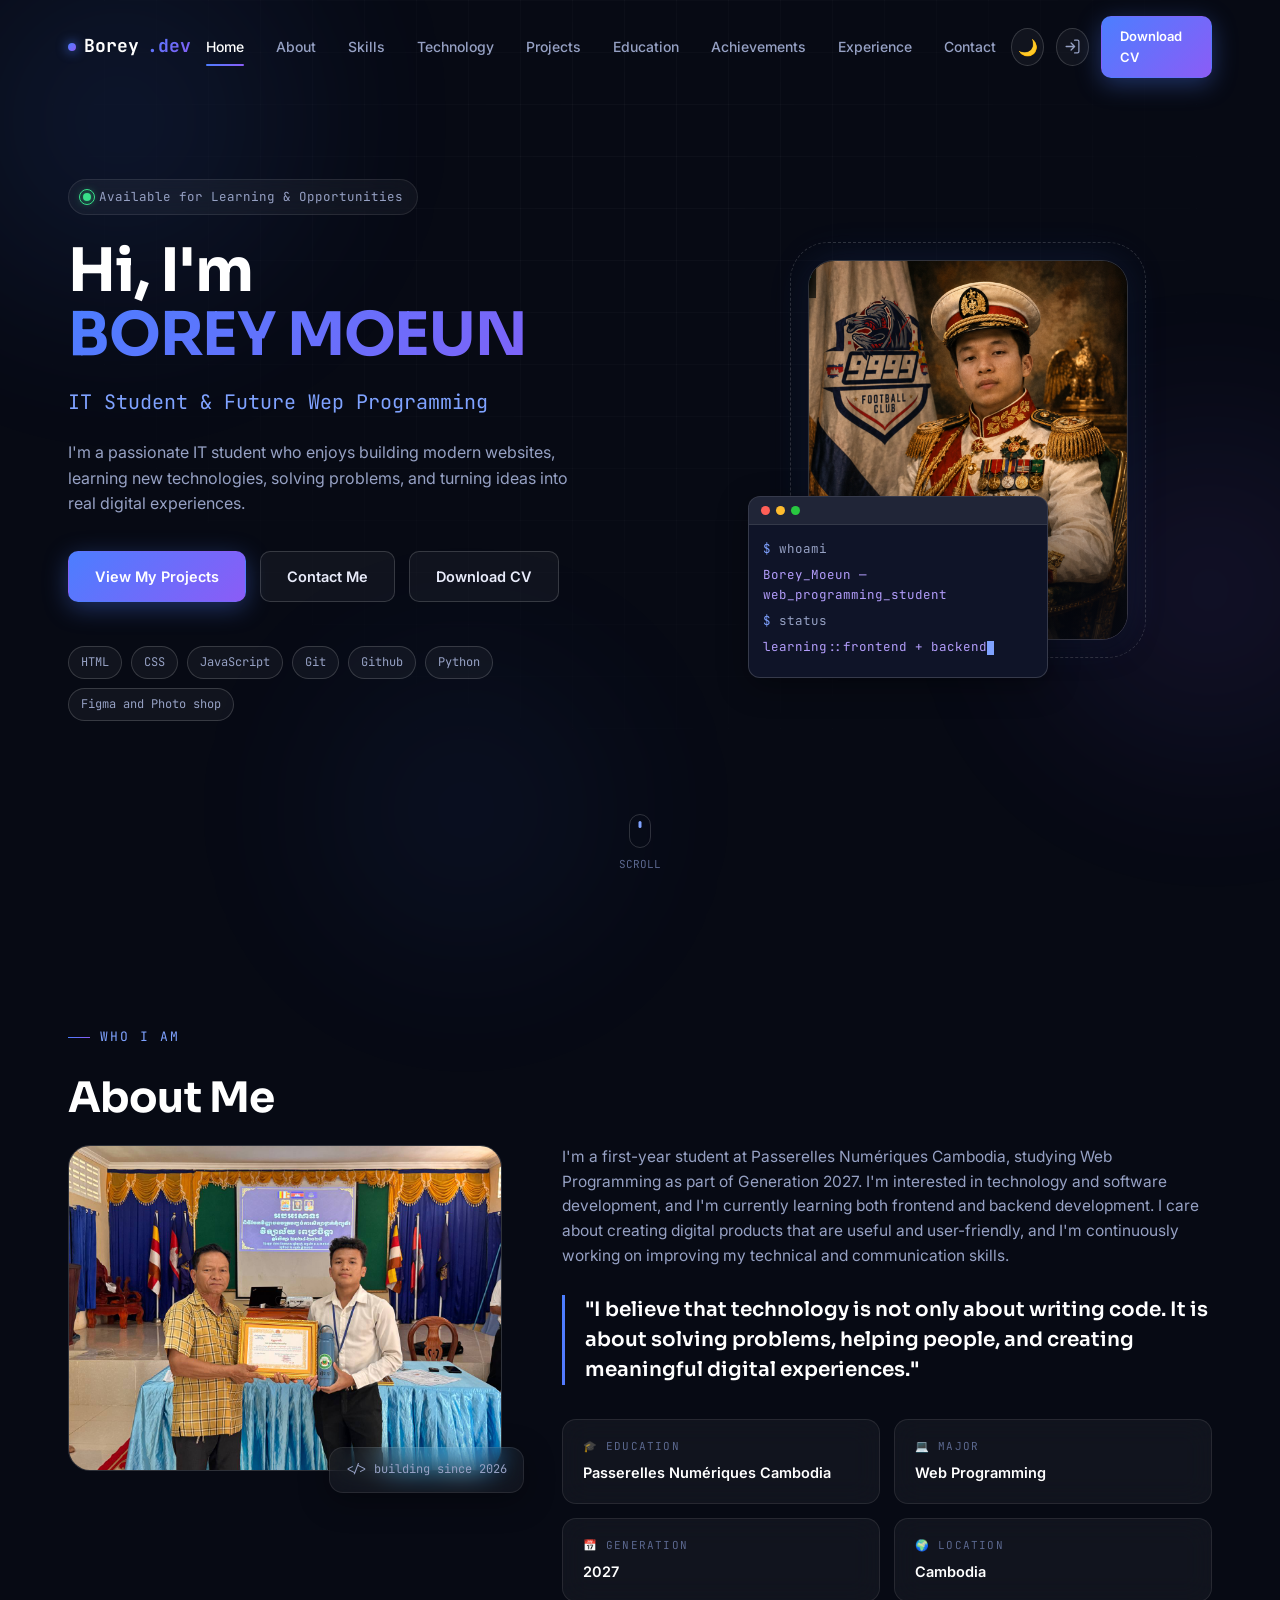
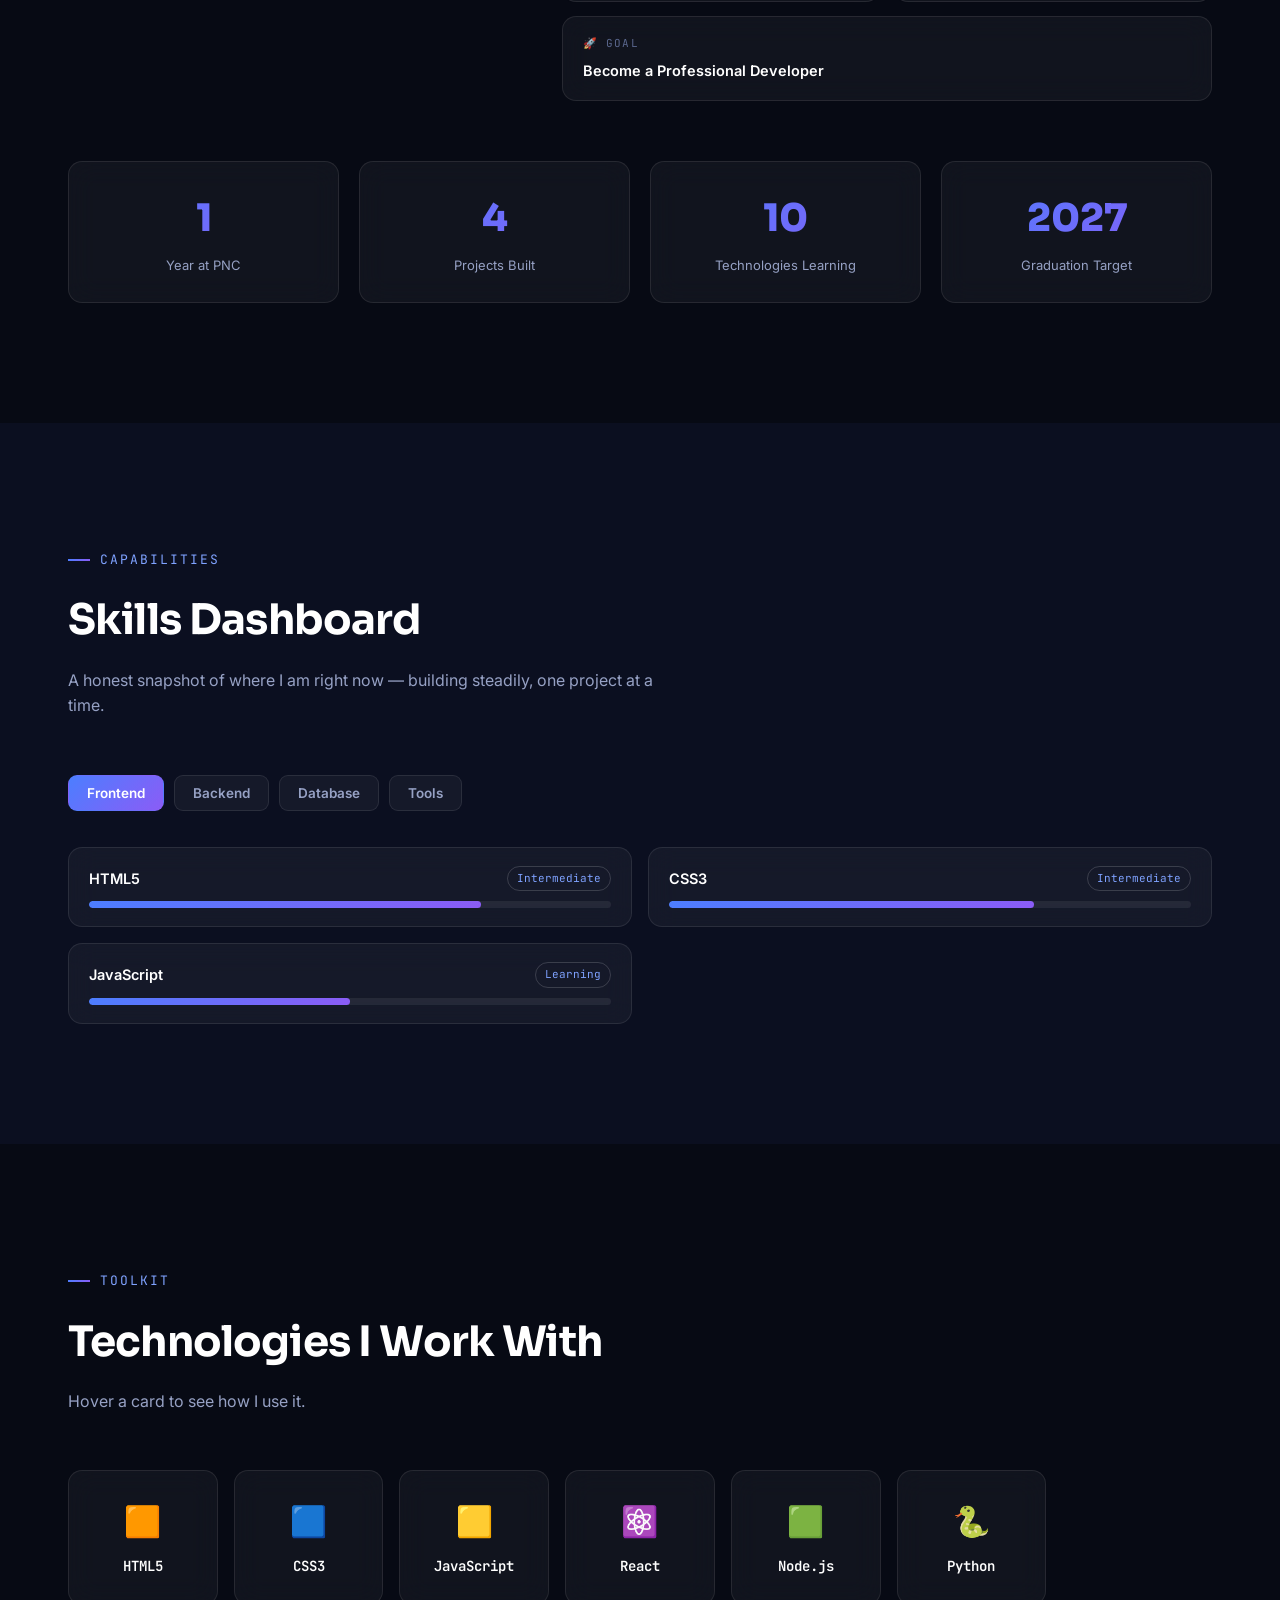
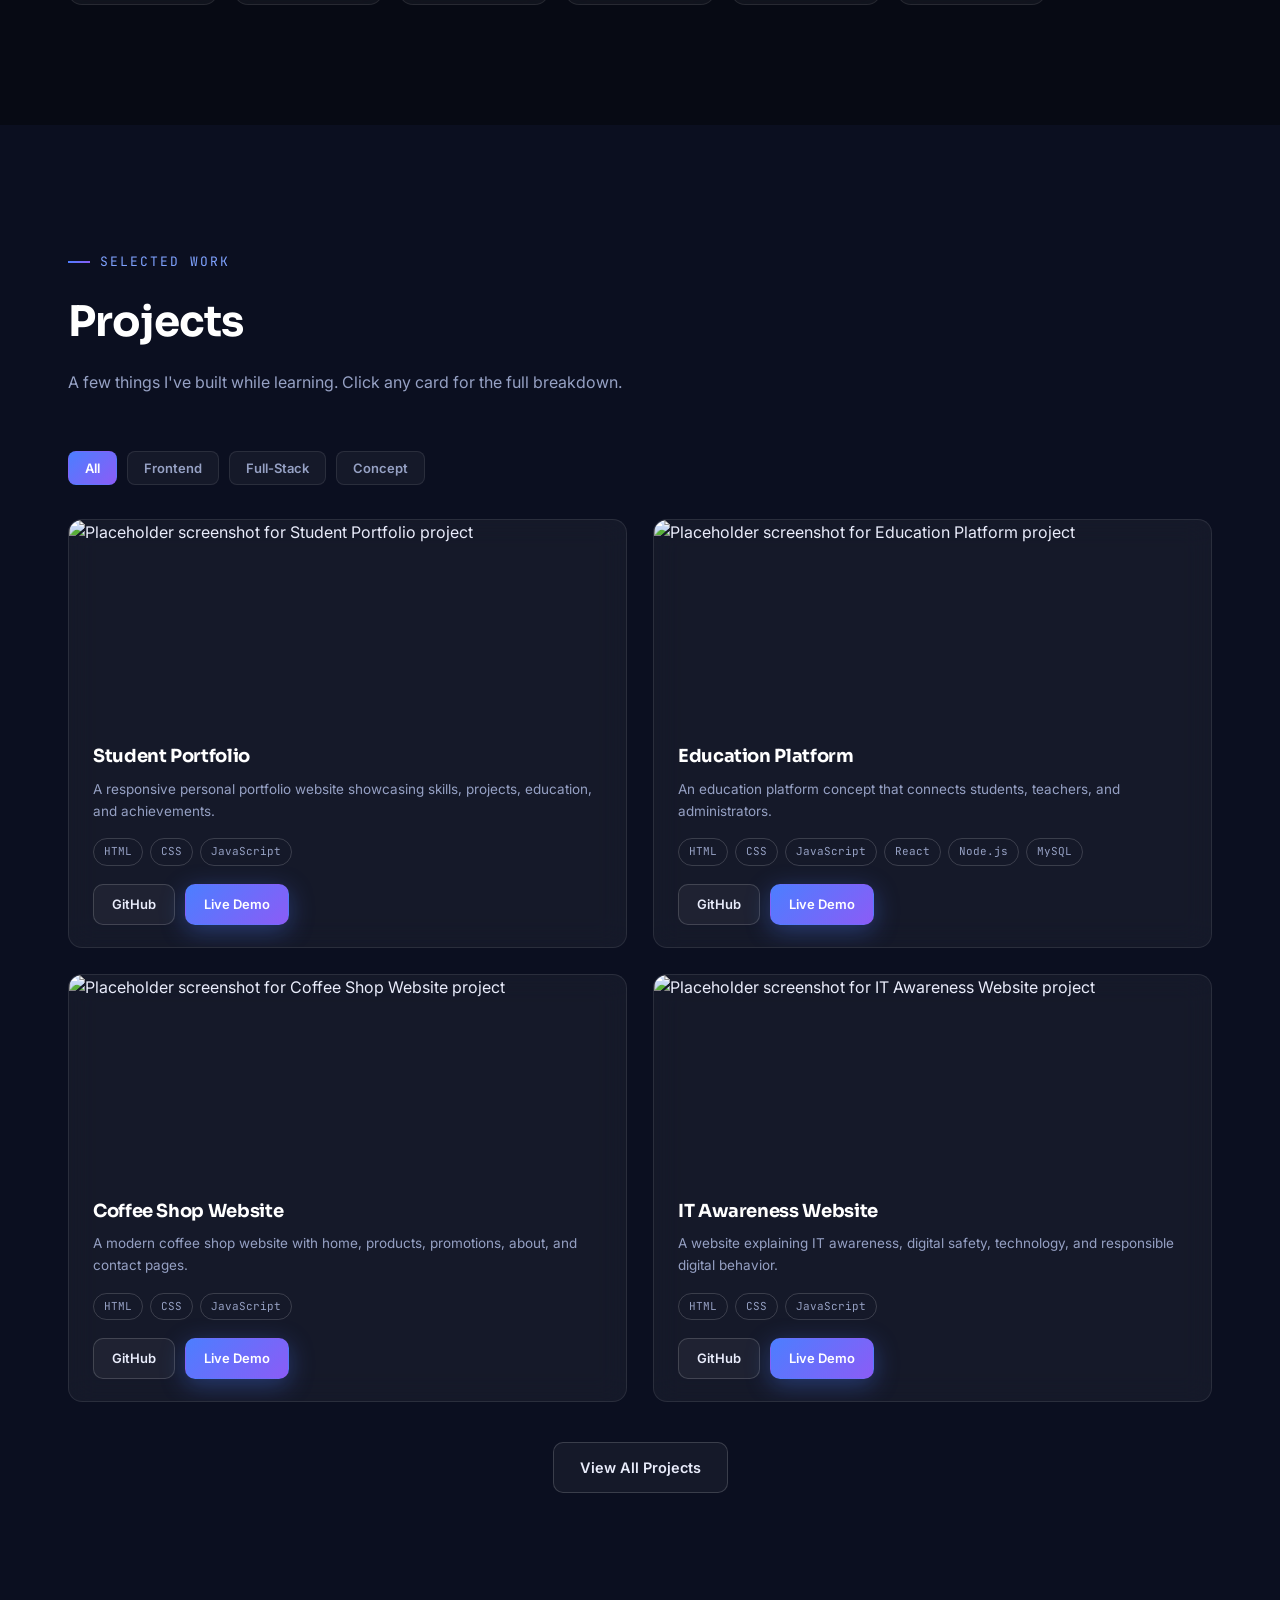
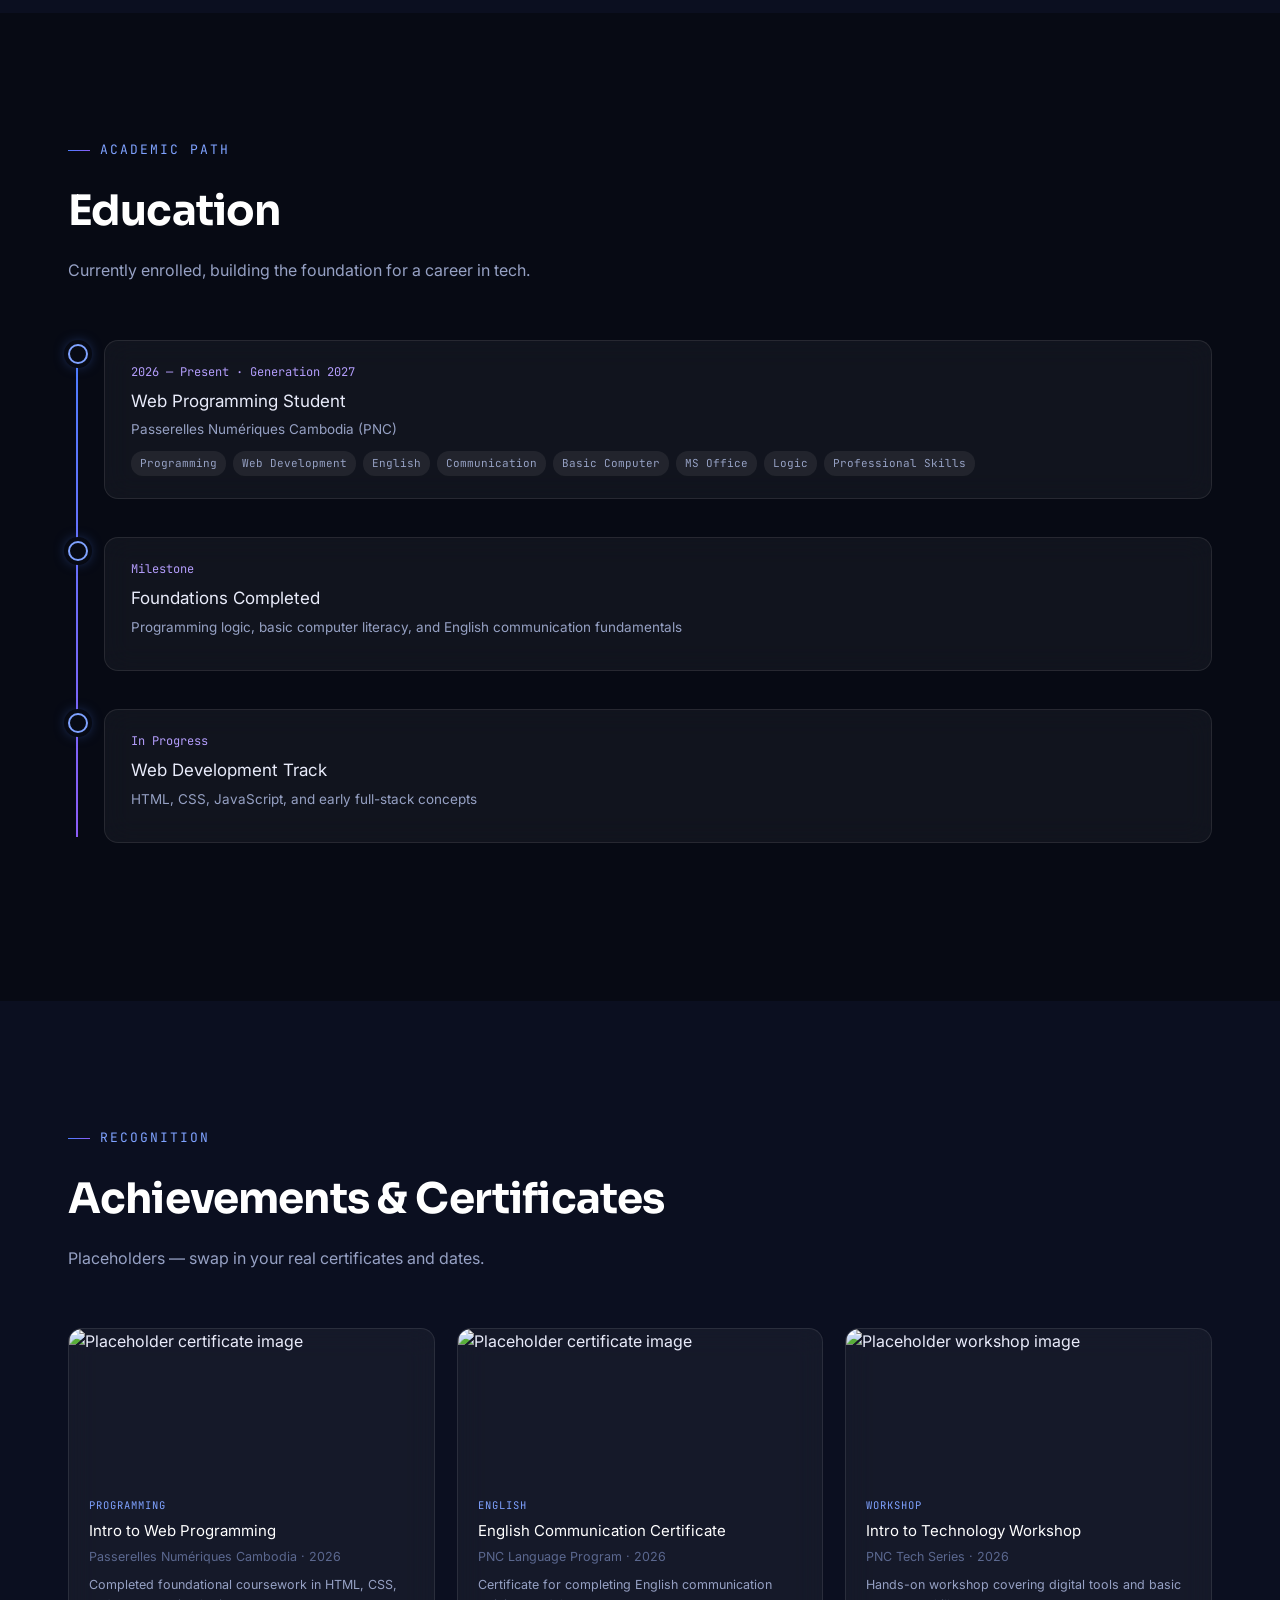
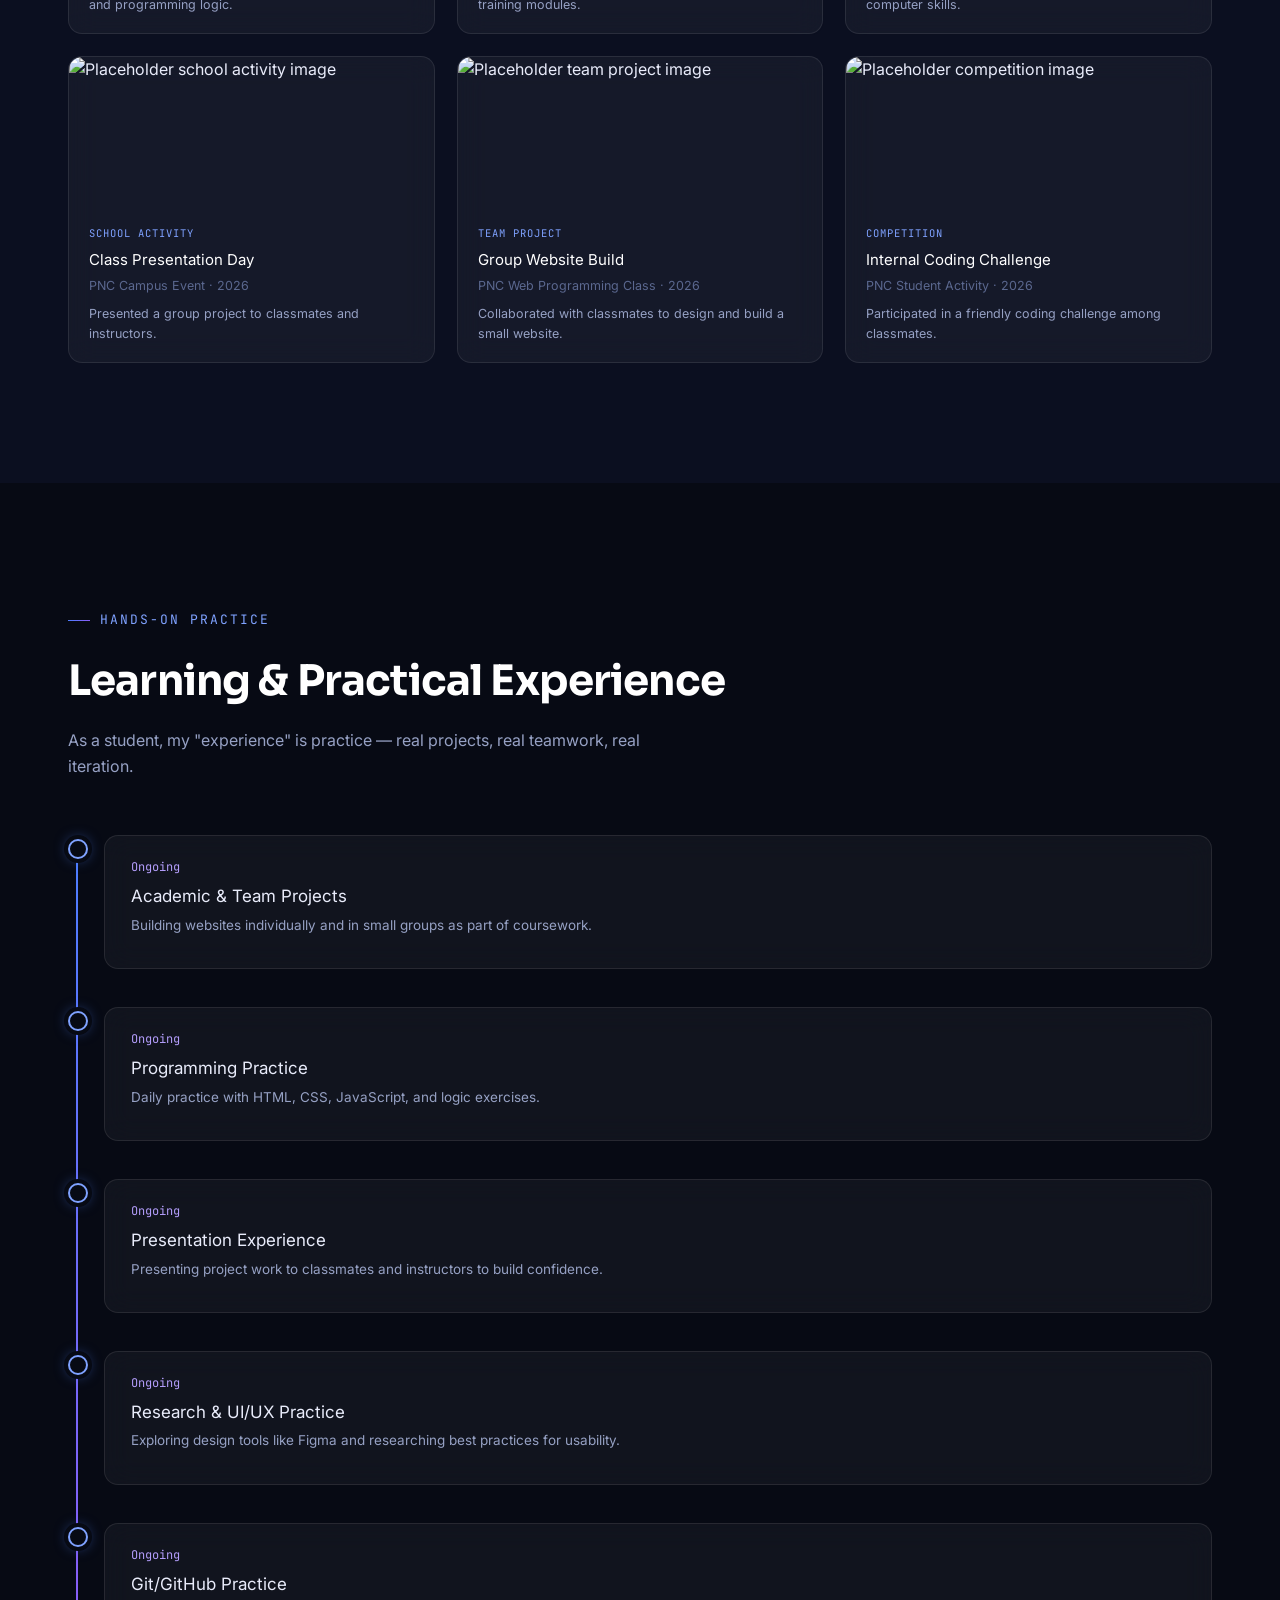
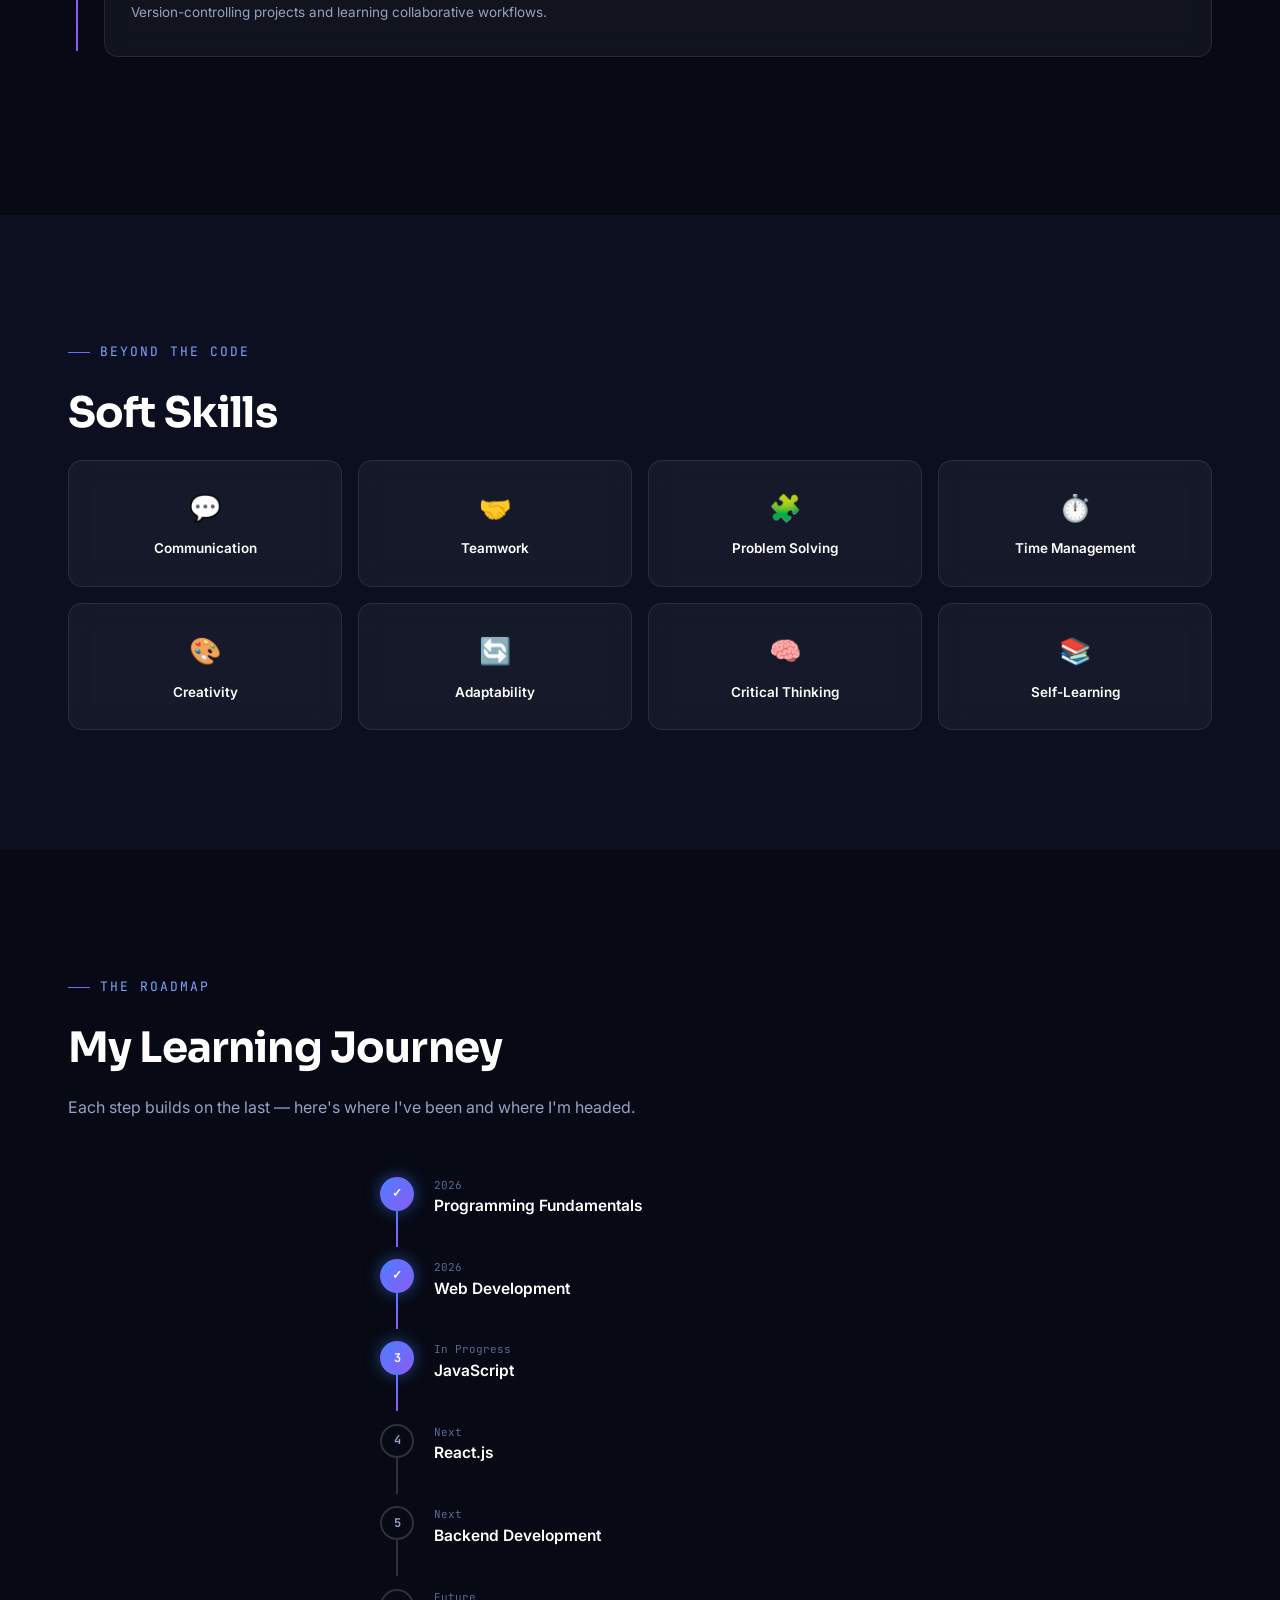
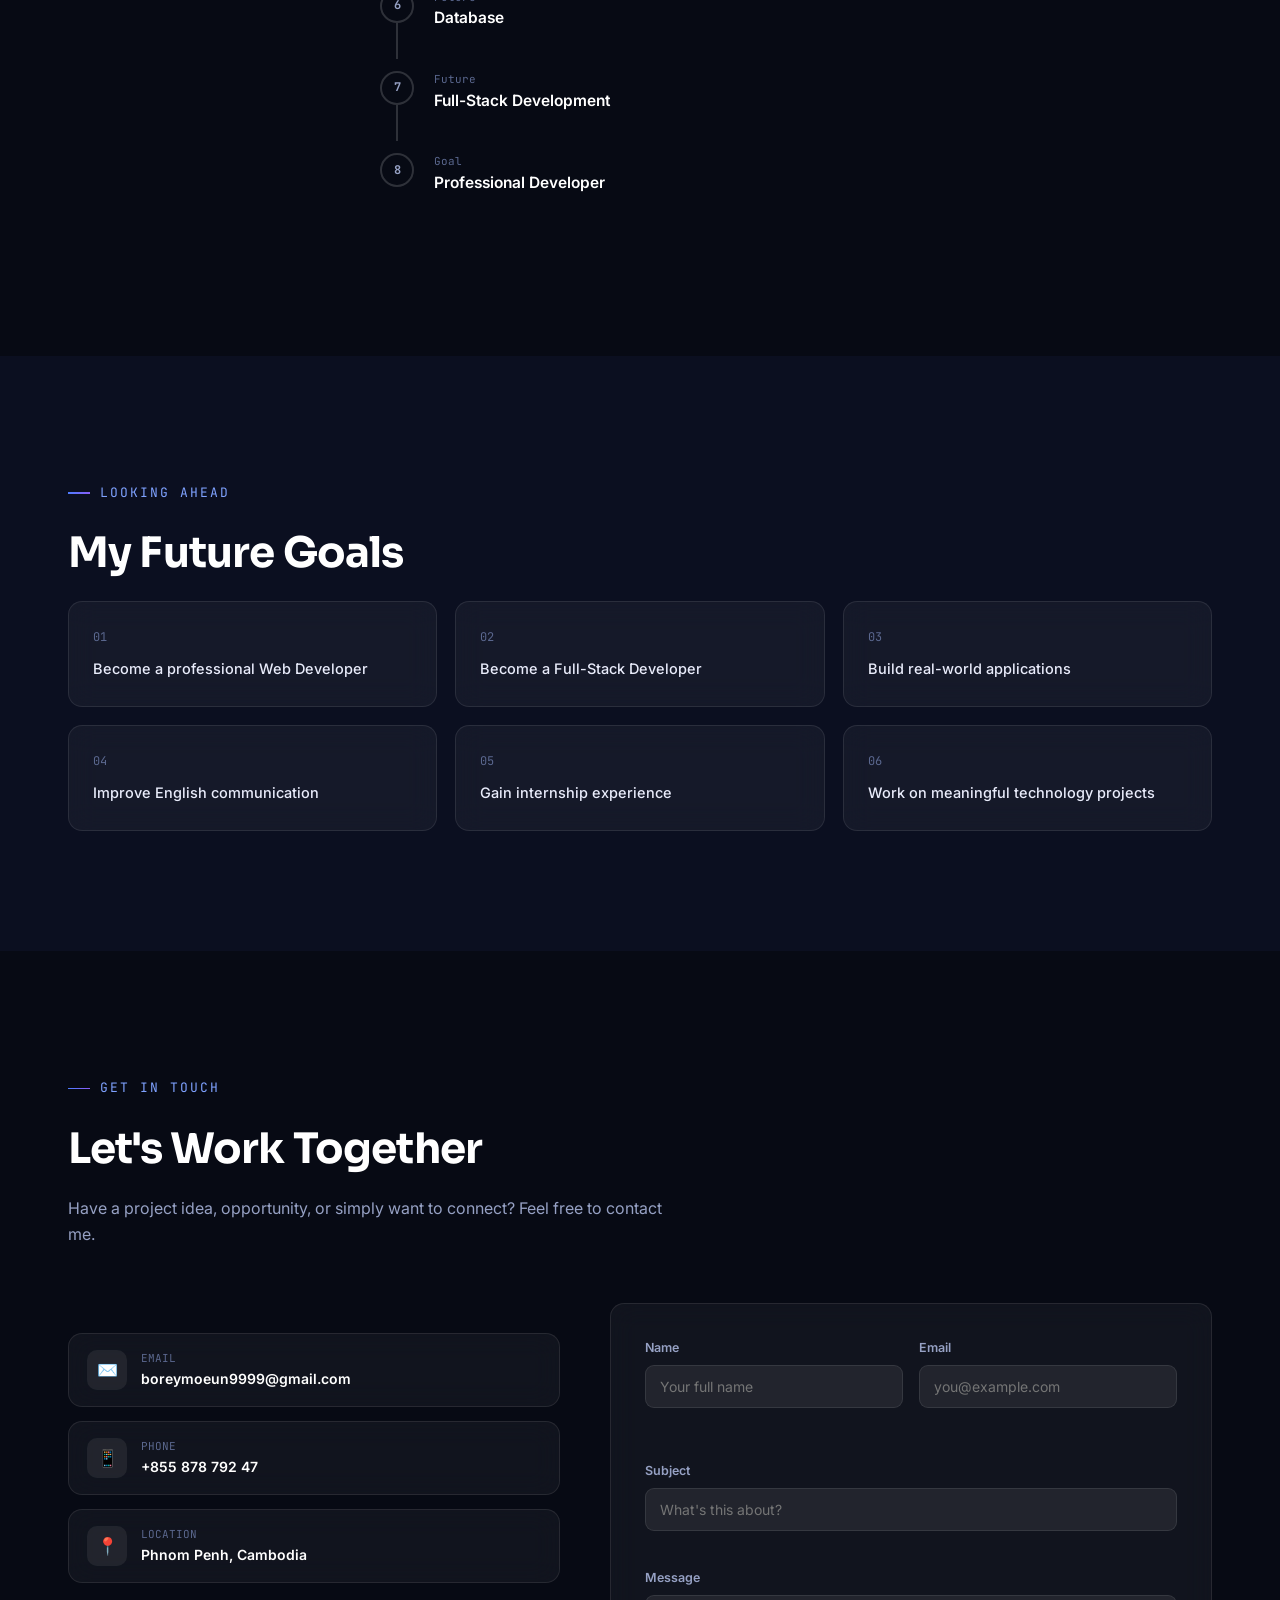
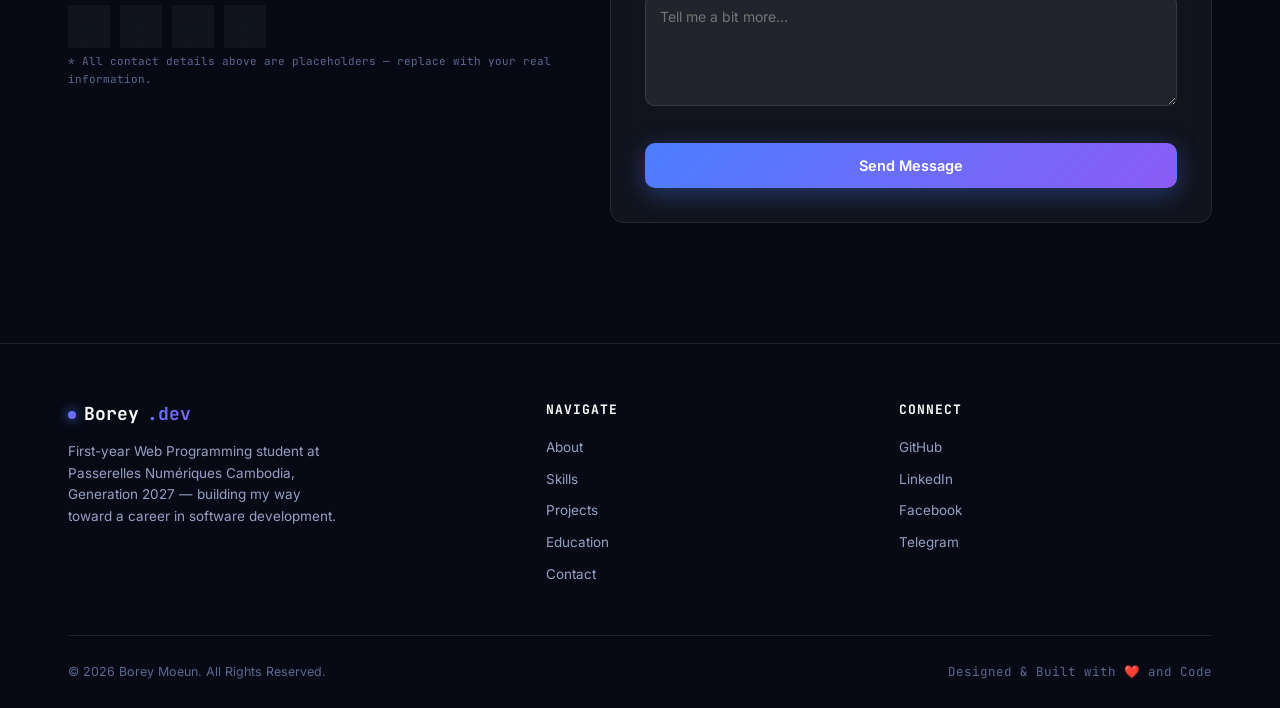
==== index.html @ 9480b225 "Update my portfolio" ====
<!DOCTYPE html>
<html lang="en" data-theme="dark">
<head>
<meta charset="UTF-8">
<meta name="viewport" content="width=device-width, initial-scale=1.0">
<title>Borey Moeun | IT Student, Web Developer and Digital Creator </title>
<meta name="description" content="Portfolio of Sokha Chan, a first-year Web Programming student at Passerelles Numériques Cambodia (Generation 2027), showcasing projects, skills, and learning journey in web development.">
<meta name="keywords" content="IT student portfolio, web developer, Passerelles Numériques Cambodia, PNC, web programming, Cambodia">
<meta property="og:title" content="Sokha Chan — IT Student & Future Web Developer">
<meta property="og:description" content="First-year Web Programming student at Passerelles Numériques Cambodia, Generation 2027. Building modern websites and learning full-stack development.">
<meta property="og:type" content="website">
<link rel="preconnect" href="https://fonts.googleapis.com">
<link rel="preconnect" href="https://fonts.gstatic.com" crossorigin>
<link href="https://fonts.googleapis.com/css2?family=Sora:wght@400;500;600;700;800&family=Inter:wght@400;500;600;700&family=JetBrains+Mono:wght@400;500;600;700&display=swap" rel="stylesheet">
<link rel="stylesheet" href="/css/style.css">
<style>
</style>
</head>
<body>

<div id="loader"><div class="loader-mark">$ initializing_portfolio...</div><div class="loader-bar"></div></div>

<div class="grid-bg" aria-hidden="true"></div>
<div class="glow-orb glow-1" aria-hidden="true"></div>
<div class="glow-orb glow-2" aria-hidden="true"></div>
<div class="glow-orb glow-3" aria-hidden="true"></div>

<!-- ============ HEADER / NAV ============ -->
<header id="siteHeader">
  <div class="container">
    <nav>
      <a href="#home" class="logo"><span class="dot"></span>Borey<span class="grad-text">.dev</span></a>
      <div class="nav-links" id="navLinks">
        <a href="#home">Home</a>
        <a href="#about">About</a>
        <a href="#skills">Skills</a>
        <a href="#technology">Technology</a>
        <a href="#projects">Projects</a>
        <a href="#education">Education</a>
        <a href="#achievements">Achievements</a>
        <a href="#experience">Experience</a>
        <a href="#contact">Contact</a>
      </div>
      <div class="nav-actions">
        <button class="theme-toggle" id="themeToggle" aria-label="Toggle dark and light mode">🌙</button>
        <a href="/admin/" class="login-icon" aria-label="Open admin login" title="Admin login">
          <svg viewBox="0 0 24 24" aria-hidden="true"><path d="M15 3h4a2 2 0 0 1 2 2v14a2 2 0 0 1-2 2h-4M10 17l5-5-5-5M15 12H3" fill="none" stroke="currentColor" stroke-linecap="round" stroke-linejoin="round" stroke-width="1.8"/></svg>
        </a>
        <a href="#" class="btn btn-primary btn-sm" id="downloadCvBtn">Download CV</a>
        <button class="hamburger" id="hamburgerBtn" aria-label="Open menu"><span></span><span></span><span></span></button>
      </div>
    </nav>
  </div>
</header>

<div class="menu-overlay" id="menuOverlay"></div>
<div class="mobile-menu" id="mobileMenu">
  <button class="close-menu" id="closeMenuBtn" aria-label="Close menu">✕</button>
  <a href="#home">Home</a>
  <a href="#about">About</a>
  <a href="#skills">Skills</a>
  <a href="#technology">Technology</a>
  <a href="#projects">Projects</a>
  <a href="#education">Education</a>
  <a href="#achievements">Achievements</a>
  <a href="#experience">Experience</a>
  <a href="#contact">Contact</a>
  <a href="admin/">Admin login</a>
</div>

<!-- ============ HERO ============ -->
<section class="hero" id="home">
  <div class="container">
    <div class="hero-grid">
      <div>
        <div class="status-badge glass"><span class="pulse"></span> <span data-profile="status">Available for Learning &amp; Opportunities</span></div>
        <h1 class="hero-title">Hi, I'm <span class="name grad-text" data-profile="name">BOREY MOEUN</span></h1>
        <div class="hero-role" data-profile="role">IT Student &amp; Future Wep Programming<span class="cursor"></span></div>
        <p class="hero-desc" data-profile="heroDescription">I'm a passionate IT student who enjoys building modern websites, learning new technologies, solving problems, and turning ideas into real digital experiences.</p>
        <div class="hero-btns">
          <a href="#projects" class="btn btn-primary">View My Projects</a>
          <a href="#contact" class="btn btn-outline">Contact Me</a>
          <a href="#" class="btn btn-outline" id="downloadCvBtn2">Download CV</a>
        </div>
        <div class="tech-pills">
          <span class="tech-pill">HTML</span><span class="tech-pill">CSS</span><span class="tech-pill">JavaScript</span>
          <span class="tech-pill">Git</span><span class="tech-pill">Github</span><span class="tech-pill">Python</span><span class="tech-pill">Figma and Photo shop</span>
        </div>
      </div>
      <div class="hero-visual">
        <div style="position:relative;">
          <div class="avatar-ring" aria-hidden="true"></div>
          <div class="avatar-frame">
            <img src="/img/1.png" alt="Professional profile photo" data-profile-image="image">
          </div>
          <div class="terminal glass">
            <div class="terminal-bar"><span></span><span></span><span></span></div>
            <div class="terminal-body">
              <div class="line"><span class="prompt">$</span> whoami</div>
              <div class="line out">Borey_Moeun — web_programming_student</div>
              <div class="line"><span class="prompt">$</span> status</div>
              <div class="line out">learning::frontend + backend<span class="tcursor"></span></div>
            </div>
          </div>
        </div>
      </div>
    </div>
  </div>
  <div class="scroll-cue"><div class="mouse"></div>SCROLL</div>
</section>

<!-- ============ ABOUT ============ -->
<section id="about">
  <div class="container">
    <div class="eyebrow reveal">Who I Am</div>
    <h2 class="section-title reveal">About Me</h2>
    <div class="about-grid">
      <div class="about-img-wrap reveal">
        <img src="/img/2.jpg" alt="Placeholder photo of a programming workspace with laptop and code">
        <div class="code-chip glass">&lt;/&gt; building since 2026</div>
      </div>
      <div class="reveal">
        <p style="color:var(--text-dim); font-size:15.5px;" data-profile="aboutText">I'm a first-year student at Passerelles Numériques Cambodia, studying Web Programming as part of Generation 2027. I'm interested in technology and software development, and I'm currently learning both frontend and backend development. I care about creating digital products that are useful and user-friendly, and I'm continuously working on improving my technical and communication skills.</p>
        <div class="about-statement" data-profile="statement">"I believe that technology is not only about writing code. It is about solving problems, helping people, and creating meaningful digital experiences."</div>
        <div class="info-cards">
          <div class="info-card glass"><div class="ic-label">🎓 Education</div><div class="ic-value" data-profile="education">Passerelles Numériques Cambodia</div></div>
          <div class="info-card glass"><div class="ic-label">💻 Major</div><div class="ic-value" data-profile="major">Web Programming</div></div>
          <div class="info-card glass"><div class="ic-label">📅 Generation</div><div class="ic-value" data-profile="generation">2027</div></div>
          <div class="info-card glass"><div class="ic-label">🌍 Location</div><div class="ic-value" data-profile="location">Cambodia</div></div>
          <div class="info-card glass" style="grid-column:1 / -1;"><div class="ic-label">🚀 Goal</div><div class="ic-value" data-profile="goal">Become a Professional Developer</div></div>
        </div>
      </div>
    </div>

    <div class="counters reveal-stagger">
      <div class="counter-item glass" style="padding:26px 10px;"><div class="counter-num" data-count="1">0</div><div class="counter-label">Year at PNC</div></div>
      <div class="counter-item glass" style="padding:26px 10px;"><div class="counter-num" data-count="4">0</div><div class="counter-label">Projects Built</div></div>
      <div class="counter-item glass" style="padding:26px 10px;"><div class="counter-num" data-count="10">0</div><div class="counter-label">Technologies Learning</div></div>
      <div class="counter-item glass" style="padding:26px 10px;"><div class="counter-num" data-count="2027">0</div><div class="counter-label">Graduation Target</div></div>
    </div>
  </div>
</section>

<!-- ============ SKILLS ============ -->
<section id="skills" style="background:var(--bg-alt);">
  <div class="container">
    <div class="eyebrow reveal">Capabilities</div>
    <h2 class="section-title reveal">Skills Dashboard</h2>
    <p class="section-sub reveal">A honest snapshot of where I am right now — building steadily, one project at a time.</p>

    <div class="skills-tabs reveal">
      <button class="skill-tab active" data-tab="frontend">Frontend</button>
      <button class="skill-tab" data-tab="backend">Backend</button>
      <button class="skill-tab" data-tab="database">Database</button>
      <button class="skill-tab" data-tab="tools">Tools</button>
    </div>

    <div class="skill-panel active" id="panel-frontend" data-skill-category="frontend">
      <div class="skill-row glass"><div class="skill-row-top"><span class="skill-name">HTML5</span><span class="skill-level">Intermediate</span></div><div class="bar-track"><div class="bar-fill" data-w="75"></div></div></div>
      <div class="skill-row glass"><div class="skill-row-top"><span class="skill-name">CSS3</span><span class="skill-level">Intermediate</span></div><div class="bar-track"><div class="bar-fill" data-w="70"></div></div></div>
      <div class="skill-row glass"><div class="skill-row-top"><span class="skill-name">JavaScript</span><span class="skill-level">Learning</span></div><div class="bar-track"><div class="bar-fill" data-w="50"></div></div></div>
      <div class="skill-row glass"><div class="skill-row-top"><span class="skill-name">Responsive Design</span><span class="skill-level">Intermediate</span></div><div class="bar-track"><div class="bar-fill" data-w="65"></div></div></div>
      <div class="skill-row glass"><div class="skill-row-top"><span class="skill-name">React.js</span><span class="skill-level">Beginner</span></div><div class="bar-track"><div class="bar-fill" data-w="30"></div></div></div>
    </div>
    <div class="skill-panel" id="panel-backend" data-skill-category="backend">
      <div class="skill-row glass"><div class="skill-row-top"><span class="skill-name">Node.js</span><span class="skill-level">Beginner</span></div><div class="bar-track"><div class="bar-fill" data-w="30"></div></div></div>
      <div class="skill-row glass"><div class="skill-row-top"><span class="skill-name">Python</span><span class="skill-level">Learning</span></div><div class="bar-track"><div class="bar-fill" data-w="45"></div></div></div>
      <div class="skill-row glass"><div class="skill-row-top"><span class="skill-name">Flask</span><span class="skill-level">Beginner</span></div><div class="bar-track"><div class="bar-fill" data-w="25"></div></div></div>
      <div class="skill-row glass"><div class="skill-row-top"><span class="skill-name">REST API</span><span class="skill-level">Beginner</span></div><div class="bar-track"><div class="bar-fill" data-w="30"></div></div></div>
    </div>
    <div class="skill-panel" id="panel-database" data-skill-category="database">
      <div class="skill-row glass"><div class="skill-row-top"><span class="skill-name">MySQL</span><span class="skill-level">Learning</span></div><div class="bar-track"><div class="bar-fill" data-w="40"></div></div></div>
      <div class="skill-row glass"><div class="skill-row-top"><span class="skill-name">SQLite</span><span class="skill-level">Beginner</span></div><div class="bar-track"><div class="bar-fill" data-w="30"></div></div></div>
      <div class="skill-row glass"><div class="skill-row-top"><span class="skill-name">MongoDB</span><span class="skill-level">Beginner</span></div><div class="bar-track"><div class="bar-fill" data-w="20"></div></div></div>
    </div>
    <div class="skill-panel" id="panel-tools" data-skill-category="tools">
      <div class="skill-row glass"><div class="skill-row-top"><span class="skill-name">Git</span><span class="skill-level">Intermediate</span></div><div class="bar-track"><div class="bar-fill" data-w="60"></div></div></div>
      <div class="skill-row glass"><div class="skill-row-top"><span class="skill-name">GitHub</span><span class="skill-level">Intermediate</span></div><div class="bar-track"><div class="bar-fill" data-w="60"></div></div></div>
      <div class="skill-row glass"><div class="skill-row-top"><span class="skill-name">VS Code</span><span class="skill-level">Intermediate</span></div><div class="bar-track"><div class="bar-fill" data-w="70"></div></div></div>
      <div class="skill-row glass"><div class="skill-row-top"><span class="skill-name">Figma</span><span class="skill-level">Beginner</span></div><div class="bar-track"><div class="bar-fill" data-w="30"></div></div></div>
      <div class="skill-row glass"><div class="skill-row-top"><span class="skill-name">Microsoft Office</span><span class="skill-level">Intermediate</span></div><div class="bar-track"><div class="bar-fill" data-w="75"></div></div></div>
    </div>
  </div>
</section>

<!-- ============ TECHNOLOGY ============ -->
<section id="technology">
  <div class="container">
    <div class="eyebrow reveal">Toolkit</div>
    <h2 class="section-title reveal">Technologies I Work With</h2>
    <p class="section-sub reveal">Hover a card to see how I use it.</p>
    <div class="tech-grid reveal-stagger" id="technologyGrid">
      <div class="tech-card glass" tabindex="0" role="button" aria-pressed="false"><div class="tc-icon">🟧</div><div class="tc-name">HTML5</div><div class="tc-desc glass">Semantic structure for accessible, SEO-friendly pages.</div></div>
      <div class="tech-card glass" tabindex="0" role="button" aria-pressed="false"><div class="tc-icon">🟦</div><div class="tc-name">CSS3</div><div class="tc-desc glass">Layouts, animations, and responsive styling.</div></div>
      <div class="tech-card glass" tabindex="0" role="button" aria-pressed="false"><div class="tc-icon">🟨</div><div class="tc-name">JavaScript</div><div class="tc-desc glass">Interactivity, DOM logic, and dynamic behavior.</div></div>
      <div class="tech-card glass" tabindex="0" role="button" aria-pressed="false"><div class="tc-icon">⚛️</div><div class="tc-name">React</div><div class="tc-desc glass">Building reusable, component-based interfaces.</div></div>
      <div class="tech-card glass" tabindex="0" role="button" aria-pressed="false"><div class="tc-icon">🟩</div><div class="tc-name">Node.js</div><div class="tc-desc glass">Server-side JavaScript for backend logic.</div></div>
      <div class="tech-card glass" tabindex="0" role="button" aria-pressed="false"><div class="tc-icon">🐍</div><div class="tc-name">Python</div><div class="tc-desc glass">Scripting, logic practice, and backend basics.</div></div>
      <div class="tech-card glass" tabindex="0" role="button" aria-pressed="false"><div class="tc-icon">🧪</div><div class="tc-name">Flask</div><div class="tc-desc glass">Lightweight Python framework for small APIs.</div></div>
      <div class="tech-card glass" tabindex="0" role="button" aria-pressed="false"><div class="tc-icon">🐬</div><div class="tc-name">MySQL</div><div class="tc-desc glass">Relational databases and structured queries.</div></div>
      <div class="tech-card glass" tabindex="0" role="button" aria-pressed="false"><div class="tc-icon">🍃</div><div class="tc-name">MongoDB</div><div class="tc-desc glass">Document-based storage for flexible data.</div></div>
      <div class="tech-card glass" tabindex="0" role="button" aria-pressed="false"><div class="tc-icon">🔀</div><div class="tc-name">Git</div><div class="tc-desc glass">Version control for tracking every change.</div></div>
      <div class="tech-card glass" tabindex="0" role="button" aria-pressed="false"><div class="tc-icon">🐙</div><div class="tc-name">GitHub</div><div class="tc-desc glass">Hosting repositories and collaborating on code.</div></div>
      <div class="tech-card glass" tabindex="0" role="button" aria-pressed="false"><div class="tc-icon">🎨</div><div class="tc-name">Figma</div><div class="tc-desc glass">Designing wireframes and UI mockups.</div></div>
    </div>
  </div>
</section>
<!-- ============ PROJECTS ============ -->
<section id="projects" style="background:var(--bg-alt);">
  <div class="container">
    <div class="eyebrow reveal">Selected Work</div>
    <h2 class="section-title reveal">Projects</h2>
    <p class="section-sub reveal">A few things I've built while learning. Click any card for the full breakdown.</p>

    <div class="filter-bar reveal">
      <button class="filter-btn active" data-filter="all">All</button>
      <button class="filter-btn" data-filter="frontend">Frontend</button>
      <button class="filter-btn" data-filter="fullstack">Full-Stack</button>
      <button class="filter-btn" data-filter="concept">Concept</button>
    </div>

    <div class="projects-grid reveal-stagger" id="projectsGrid">
      <!-- injected by JS -->
    </div>

    <div class="center-btn reveal"><a href="#projects" class="btn btn-outline">View All Projects</a></div>
  </div>
</section>

<div class="modal-overlay" id="projectModal">
  <div class="modal-box" style="position:relative;">
    <button class="modal-close" id="modalClose" aria-label="Close project details">✕</button>
    <div id="modalContent"></div>
  </div>
</div>

<!-- ============ EDUCATION ============ -->
<section id="education">
  <div class="container">
    <div class="eyebrow reveal">Academic Path</div>
    <h2 class="section-title reveal">Education</h2>
    <p class="section-sub reveal">Currently enrolled, building the foundation for a career in tech.</p>
    <div class="timeline reveal">
      <div class="tl-item">
        <div class="tl-card glass">
          <div class="tl-date">2026 — Present · Generation 2027</div>
          <div class="tl-title">Web Programming Student</div>
          <div class="tl-org">Passerelles Numériques Cambodia (PNC)</div>
          <div class="tl-tags">
            <span>Programming</span><span>Web Development</span><span>English</span><span>Communication</span>
            <span>Basic Computer</span><span>MS Office</span><span>Logic</span><span>Professional Skills</span>
          </div>
        </div>
      </div>
      <div class="tl-item">
        <div class="tl-card glass">
          <div class="tl-date">Milestone</div>
          <div class="tl-title">Foundations Completed</div>
          <div class="tl-org">Programming logic, basic computer literacy, and English communication fundamentals</div>
        </div>
      </div>
      <div class="tl-item">
        <div class="tl-card glass">
          <div class="tl-date">In Progress</div>
          <div class="tl-title">Web Development Track</div>
          <div class="tl-org">HTML, CSS, JavaScript, and early full-stack concepts</div>
        </div>
      </div>
    </div>
  </div>
</section>

<!-- ============ ACHIEVEMENTS ============ -->
<section id="achievements" style="background:var(--bg-alt);">
  <div class="container">
    <div class="eyebrow reveal">Recognition</div>
    <h2 class="section-title reveal">Achievements &amp; Certificates</h2>
    <p class="section-sub reveal">Placeholders — swap in your real certificates and dates.</p>
    <div class="cert-grid reveal-stagger">
      <div class="cert-card glass">
        <div class="cert-img"><img src="https://images.unsplash.com/photo-1454165804606-c3d57bc86b40?w=400&q=80" alt="Placeholder certificate image"></div>
        <div class="cert-body">
          <div class="cert-cat">Programming</div>
          <div class="cert-title">Intro to Web Programming</div>
          <div class="cert-org">Passerelles Numériques Cambodia · 2026</div>
          <div class="cert-desc">Completed foundational coursework in HTML, CSS, and programming logic.</div>
        </div>
      </div>
      <div class="cert-card glass">
        <div class="cert-img"><img src="https://images.unsplash.com/photo-1523240795612-9a054b0db644?w=400&q=80" alt="Placeholder certificate image"></div>
        <div class="cert-body">
          <div class="cert-cat">English</div>
          <div class="cert-title">English Communication Certificate</div>
          <div class="cert-org">PNC Language Program · 2026</div>
          <div class="cert-desc">Certificate for completing English communication training modules.</div>
        </div>
      </div>
      <div class="cert-card glass">
        <div class="cert-img"><img src="https://images.unsplash.com/photo-1517048676732-d65bc937f952?w=400&q=80" alt="Placeholder workshop image"></div>
        <div class="cert-body">
          <div class="cert-cat">Workshop</div>
          <div class="cert-title">Intro to Technology Workshop</div>
          <div class="cert-org">PNC Tech Series · 2026</div>
          <div class="cert-desc">Hands-on workshop covering digital tools and basic computer skills.</div>
        </div>
      </div>
      <div class="cert-card glass">
        <div class="cert-img"><img src="https://images.unsplash.com/photo-1522202176988-66273c2fd55f?w=400&q=80" alt="Placeholder school activity image"></div>
        <div class="cert-body">
          <div class="cert-cat">School Activity</div>
          <div class="cert-title">Class Presentation Day</div>
          <div class="cert-org">PNC Campus Event · 2026</div>
          <div class="cert-desc">Presented a group project to classmates and instructors.</div>
        </div>
      </div>
      <div class="cert-card glass">
        <div class="cert-img"><img src="https://images.unsplash.com/photo-1522071820081-009f0129c71c?w=400&q=80" alt="Placeholder team project image"></div>
        <div class="cert-body">
          <div class="cert-cat">Team Project</div>
          <div class="cert-title">Group Website Build</div>
          <div class="cert-org">PNC Web Programming Class · 2026</div>
          <div class="cert-desc">Collaborated with classmates to design and build a small website.</div>
        </div>
      </div>
      <div class="cert-card glass">
        <div class="cert-img"><img src="https://images.unsplash.com/photo-1519389950473-47ba0277781c?w=400&q=80" alt="Placeholder competition image"></div>
        <div class="cert-body">
          <div class="cert-cat">Competition</div>
          <div class="cert-title">Internal Coding Challenge</div>
          <div class="cert-org">PNC Student Activity · 2026</div>
          <div class="cert-desc">Participated in a friendly coding challenge among classmates.</div>
        </div>
      </div>
    </div>
  </div>
</section>

<!-- ============ EXPERIENCE ============ -->
<section id="experience">
  <div class="container">
    <div class="eyebrow reveal">Hands-On Practice</div>
    <h2 class="section-title reveal">Learning &amp; Practical Experience</h2>
    <p class="section-sub reveal">As a student, my "experience" is practice — real projects, real teamwork, real iteration.</p>
    <div class="timeline reveal">
      <div class="tl-item"><div class="tl-card glass"><div class="tl-date">Ongoing</div><div class="tl-title">Academic &amp; Team Projects</div><div class="tl-org">Building websites individually and in small groups as part of coursework.</div></div></div>
      <div class="tl-item"><div class="tl-card glass"><div class="tl-date">Ongoing</div><div class="tl-title">Programming Practice</div><div class="tl-org">Daily practice with HTML, CSS, JavaScript, and logic exercises.</div></div></div>
      <div class="tl-item"><div class="tl-card glass"><div class="tl-date">Ongoing</div><div class="tl-title">Presentation Experience</div><div class="tl-org">Presenting project work to classmates and instructors to build confidence.</div></div></div>
      <div class="tl-item"><div class="tl-card glass"><div class="tl-date">Ongoing</div><div class="tl-title">Research &amp; UI/UX Practice</div><div class="tl-org">Exploring design tools like Figma and researching best practices for usability.</div></div></div>
      <div class="tl-item"><div class="tl-card glass"><div class="tl-date">Ongoing</div><div class="tl-title">Git/GitHub Practice</div><div class="tl-org">Version-controlling projects and learning collaborative workflows.</div></div></div>
    </div>
  </div>
</section>

<!-- ============ SOFT SKILLS ============ -->
<section style="background:var(--bg-alt);">
  <div class="container">
    <div class="eyebrow reveal">Beyond the Code</div>
    <h2 class="section-title reveal">Soft Skills</h2>
    <div class="soft-grid reveal-stagger">
      <div class="soft-card glass"><div class="soft-icon">💬</div><div class="soft-name">Communication</div></div>
      <div class="soft-card glass"><div class="soft-icon">🤝</div><div class="soft-name">Teamwork</div></div>
      <div class="soft-card glass"><div class="soft-icon">🧩</div><div class="soft-name">Problem Solving</div></div>
      <div class="soft-card glass"><div class="soft-icon">⏱️</div><div class="soft-name">Time Management</div></div>
      <div class="soft-card glass"><div class="soft-icon">🎨</div><div class="soft-name">Creativity</div></div>
      <div class="soft-card glass"><div class="soft-icon">🔄</div><div class="soft-name">Adaptability</div></div>
      <div class="soft-card glass"><div class="soft-icon">🧠</div><div class="soft-name">Critical Thinking</div></div>
      <div class="soft-card glass"><div class="soft-icon">📚</div><div class="soft-name">Self-Learning</div></div>
    </div>
  </div>
</section>

<!-- ============ LEARNING JOURNEY ============ -->
<section id="journey">
  <div class="container">
    <div class="eyebrow reveal">The Roadmap</div>
    <h2 class="section-title reveal">My Learning Journey</h2>
    <p class="section-sub reveal">Each step builds on the last — here's where I've been and where I'm headed.</p>
    <div class="roadmap reveal">
      <div class="rm-step done"><div class="rm-marker"><div class="rm-dot">✓</div><div class="rm-line"></div></div><div class="rm-content"><div class="rm-year">2026</div><div class="rm-label">Programming Fundamentals</div></div></div>
      <div class="rm-step done"><div class="rm-marker"><div class="rm-dot">✓</div><div class="rm-line"></div></div><div class="rm-content"><div class="rm-year">2026</div><div class="rm-label">Web Development</div></div></div>
      <div class="rm-step done"><div class="rm-marker"><div class="rm-dot">3</div><div class="rm-line"></div></div><div class="rm-content"><div class="rm-year">In Progress</div><div class="rm-label">JavaScript</div></div></div>
      <div class="rm-step"><div class="rm-marker"><div class="rm-dot">4</div><div class="rm-line"></div></div><div class="rm-content"><div class="rm-year">Next</div><div class="rm-label">React.js</div></div></div>
      <div class="rm-step"><div class="rm-marker"><div class="rm-dot">5</div><div class="rm-line"></div></div><div class="rm-content"><div class="rm-year">Next</div><div class="rm-label">Backend Development</div></div></div>
      <div class="rm-step"><div class="rm-marker"><div class="rm-dot">6</div><div class="rm-line"></div></div><div class="rm-content"><div class="rm-year">Future</div><div class="rm-label">Database</div></div></div>
      <div class="rm-step"><div class="rm-marker"><div class="rm-dot">7</div><div class="rm-line"></div></div><div class="rm-content"><div class="rm-year">Future</div><div class="rm-label">Full-Stack Development</div></div></div>
      <div class="rm-step"><div class="rm-marker"><div class="rm-dot">8</div></div><div class="rm-content"><div class="rm-year">Goal</div><div class="rm-label">Professional Developer</div></div></div>
    </div>
  </div>
</section>

<!-- ============ FUTURE GOALS ============ -->
<section style="background:var(--bg-alt);">
  <div class="container">
    <div class="eyebrow reveal">Looking Ahead</div>
    <h2 class="section-title reveal">My Future Goals</h2>
    <div class="goals-grid reveal-stagger">
      <div class="goal-card glass"><div class="goal-num">01</div><div class="goal-text">Become a professional Web Developer</div></div>
      <div class="goal-card glass"><div class="goal-num">02</div><div class="goal-text">Become a Full-Stack Developer</div></div>
      <div class="goal-card glass"><div class="goal-num">03</div><div class="goal-text">Build real-world applications</div></div>
      <div class="goal-card glass"><div class="goal-num">04</div><div class="goal-text">Improve English communication</div></div>
      <div class="goal-card glass"><div class="goal-num">05</div><div class="goal-text">Gain internship experience</div></div>
      <div class="goal-card glass"><div class="goal-num">06</div><div class="goal-text">Work on meaningful technology projects</div></div>
    </div>
  </div>
</section>

<!-- ============ CONTACT ============ -->
<section id="contact">
  <div class="container">
    <div class="eyebrow reveal">Get In Touch</div>
    <h2 class="section-title reveal">Let's Work Together</h2>
    <p class="section-sub reveal">Have a project idea, opportunity, or simply want to connect? Feel free to contact me.</p>
    <div class="contact-grid">
      <div class="reveal">
        <div class="contact-info-list">
          <div class="contact-info-item glass"><div class="cii-icon">✉️</div><div><div class="cii-label">Email</div><div class="cii-value" data-profile="email">boreymoeun9999@gmail.com</div></div></div>
          <div class="contact-info-item glass"><div class="cii-icon">📱</div><div><div class="cii-label">Phone</div><div class="cii-value" data-profile="phone">+855 878 792 47</div></div></div>
          <div class="contact-info-item glass"><div class="cii-icon">📍</div><div><div class="cii-label">Location</div><div class="cii-value" data-profile="contactLocation">Phnom Penh, Cambodia</div></div></div>
        </div>
        <div class="social-row">
          <a href="#" class="social-btn glass" aria-label="GitHub" data-profile-link="github">🐙</a>
          <a href="#" class="social-btn glass" aria-label="LinkedIn" data-profile-link="linkedin">💼</a>
          <a href="#" class="social-btn glass" aria-label="Facebook" data-profile-link="facebook">📘</a>
          <a href="#" class="social-btn glass" aria-label="Telegram" data-profile-link="telegram">✈️</a>
        </div>
        <p class="placeholder-note">* All contact details above are placeholders — replace with your real information.</p>
      </div>
      <div class="reveal">
        <form class="form-box glass" id="contactForm" novalidate>
          <div class="form-row">
            <div class="field" id="field-name"><label for="cf-name">Name</label><input type="text" id="cf-name" name="name" placeholder="Your full name"><span class="err"></span></div>
            <div class="field" id="field-email"><label for="cf-email">Email</label><input type="email" id="cf-email" name="email" placeholder="you@example.com"><span class="err"></span></div>
          </div>
          <div class="field" id="field-subject"><label for="cf-subject">Subject</label><input type="text" id="cf-subject" name="subject" placeholder="What's this about?"><span class="err"></span></div>
          <div class="field" id="field-message"><label for="cf-message">Message</label><textarea id="cf-message" name="message" rows="5" placeholder="Tell me a bit more..."></textarea><span class="err"></span></div>
          <button type="submit" class="btn btn-primary" style="width:100%; justify-content:center;">Send Message</button>
          <div class="form-msg success" id="formMsg">✓ Message sent! (Demo only — connect a backend or form service to receive real messages.)</div>
        </form>
      </div>
    </div>
  </div>
</section>

<!-- ============ FOOTER ============ -->
<footer>
  <div class="container">
    <div class="footer-grid">
      <div>
        <a href="#home" class="logo"><span class="dot"></span>Borey<span class="grad-text">.dev</span></a>
        <p class="footer-desc">First-year Web Programming student at Passerelles Numériques Cambodia, Generation 2027 — building my way toward a career in software development.</p>
      </div>
      <div class="footer-col">
        <h5>Navigate</h5>
        <a href="#about">About</a><a href="#skills">Skills</a><a href="#projects">Projects</a><a href="#education">Education</a><a href="#contact">Contact</a>
      </div>
      <div class="footer-col">
        <h5>Connect</h5>
        <a href="#">GitHub</a><a href="#">LinkedIn</a><a href="#">Facebook</a><a href="#">Telegram</a>
      </div>
    </div>
    <div class="footer-bottom">
      <p>© 2026 Borey Moeun. All Rights Reserved.</p>
      <p class="made-with">Designed &amp; Built with ❤️ and Code</p>
    </div>
  </div>
</footer>

<button class="back-top" id="backTop" aria-label="Back to top">↑</button>

<script>

/* ===== Theme toggle ===== */
const themeToggle = document.getElementById('themeToggle');
const htmlEl = document.documentElement;
function applyTheme(t){ htmlEl.setAttribute('data-theme', t); themeToggle.textContent = t === 'dark' ? '🌙' : '☀️'; }
themeToggle.addEventListener('click', ()=>{
  const next = htmlEl.getAttribute('data-theme') === 'dark' ? 'light' : 'dark';
  applyTheme(next);
});

const defaultProfile = {
  name: 'BOREY MOEUN', role: 'IT Student & Future Wep Programming', status: 'Available for Learning & Opportunities',
  heroDescription: "I'm a passionate IT student who enjoys building modern websites, learning new technologies, solving problems, and turning ideas into real digital experiences.",
  image: '/img/1.png', aboutText: "I'm a first-year student at Passerelles Numériques Cambodia, studying Web Programming as part of Generation 2027. I'm interested in technology and software development, and I'm currently learning both frontend and backend development. I care about creating digital products that are useful and user-friendly, and I'm continuously working on improving my technical and communication skills.",
  statement: '"I believe that technology is not only about writing code. It is about solving problems, helping people, and creating meaningful digital experiences."',
  skillsText: 'frontend | HTML5 | Intermediate | 75\nfrontend | CSS3 | Intermediate | 70\nfrontend | JavaScript | Learning | 50\nbackend | Node.js | Beginner | 30\nbackend | Python | Learning | 45\ndatabase | MySQL | Learning | 40\ntools | Git | Intermediate | 60\ntools | GitHub | Intermediate | 60',
  technologyText: '🟧 | HTML5 | Semantic structure for accessible, SEO-friendly pages.\n🟦 | CSS3 | Layouts, animations, and responsive styling.\n🟨 | JavaScript | Interactivity, DOM logic, and dynamic behavior.\n⚛️ | React | Building reusable, component-based interfaces.\n🟩 | Node.js | Server-side JavaScript for backend logic.\n🐍 | Python | Scripting, logic practice, and backend basics.',
  education: 'Passerelles Numériques Cambodia', major: 'Web Programming', generation: '2027', location: 'Cambodia', goal: 'Become a Professional Developer',
  email: 'boreymoeun9999@gmail.com', phone: '+855 878 792 47', contactLocation: 'Phnom Penh, Cambodia', cvUrl: '',
  github: '', linkedin: '', facebook: '', telegram: ''
};
const profile = {...defaultProfile, ...JSON.parse(localStorage.getItem('portfolioProfile') || '{}')};
const parseLines = (value, expectedParts) => value.split('\n').map(line => line.split('|').map(part => part.trim())).filter(parts => parts.length >= expectedParts && parts.every(Boolean));
document.querySelectorAll('[data-skill-category]').forEach(panel => {
  const skills = parseLines(profile.skillsText, 4).filter(parts => parts[0] === panel.dataset.skillCategory);
  if (skills.length) panel.innerHTML = skills.map(([, name, level, percent]) => `<div class="skill-row glass"><div class="skill-row-top"><span class="skill-name">${name}</span><span class="skill-level">${level}</span></div><div class="bar-track"><div class="bar-fill" data-w="${Math.min(100, Math.max(0, Number(percent) || 0))}"></div></div></div>`).join('');
});
const technologyGrid = document.getElementById('technologyGrid');
const technologies = parseLines(profile.technologyText, 3);
if (technologyGrid && technologies.length) technologyGrid.innerHTML = technologies.map(([icon, name, description]) => `<div class="tech-card glass" tabindex="0" role="button" aria-pressed="false"><div class="tc-icon">${icon}</div><div class="tc-name">${name}</div><div class="tc-desc glass">${description}</div></div>`).join('');
document.querySelectorAll('[data-profile]').forEach(element => {
  element.textContent = profile[element.dataset.profile] || '';
});
document.querySelectorAll('[data-profile-image]').forEach(image => {
  image.src = profile[image.dataset.profileImage] || defaultProfile.image;
});
document.querySelectorAll('[data-profile-link]').forEach(link => {
  const url = profile[link.dataset.profileLink];
  if (url) link.href = url;
  else link.setAttribute('aria-disabled', 'true');
});

/* ===== Download CV (demo placeholder) ===== */
[document.getElementById('downloadCvBtn'), document.getElementById('downloadCvBtn2')].forEach(btn=>{
  btn.addEventListener('click', (e)=>{
    e.preventDefault();
    if(profile.cvUrl){ window.open(profile.cvUrl, '_blank', 'noopener'); return; }
    alert('Add your CV file link or PDF here — this button is a placeholder ready to connect to your résumé.');
  });
});

/* ===== Active nav indicator ===== */
const navAnchors = document.querySelectorAll('.nav-links a');
const sections = ['home','about','skills','technology','projects','education','achievements','experience','contact'].map(id=>document.getElementById(id)).filter(Boolean);
function updateActiveNav(){
  let current = sections[0]?.id;
  const y = window.scrollY + 140;
  sections.forEach(sec=>{ if(sec.offsetTop <= y) current = sec.id; });
  navAnchors.forEach(a=> a.classList.toggle('active', a.getAttribute('href') === '#'+current));
}
updateActiveNav();

/* ===== Scroll reveal ===== */
const revealEls = document.querySelectorAll('.reveal, .reveal-stagger');
const io = new IntersectionObserver((entries)=>{
  entries.forEach(entry=>{
    if(entry.isIntersecting){
      entry.target.classList.add('in');
      if(entry.target.querySelectorAll('.bar-fill').length){
        entry.target.querySelectorAll('.bar-fill').forEach(b=> b.style.width = b.dataset.w + '%');
      }
      io.unobserve(entry.target);
    }
  });
}, {threshold:0.15});
revealEls.forEach(el=> io.observe(el));

/* ===== Loader ===== */
window.addEventListener('load', ()=>{ setTimeout(()=>document.getElementById('loader').classList.add('hide'), 500); });

/* ===== Header scroll state ===== */
const header = document.getElementById('siteHeader');
const backTop = document.getElementById('backTop');
window.addEventListener('scroll', ()=>{
  header.classList.toggle('scrolled', window.scrollY > 40);
  backTop.classList.toggle('show', window.scrollY > 600);
  updateActiveNav();
});
backTop.addEventListener('click', ()=> window.scrollTo({top:0, behavior:'smooth'}));

/* ===== Mobile menu ===== */
const hamburgerBtn = document.getElementById('hamburgerBtn');
const mobileMenu = document.getElementById('mobileMenu');
const menuOverlay = document.getElementById('menuOverlay');
const closeMenuBtn = document.getElementById('closeMenuBtn');
function openMenu(){ mobileMenu.classList.add('open'); menuOverlay.classList.add('open'); }
function closeMenu(){ mobileMenu.classList.remove('open'); menuOverlay.classList.remove('open'); }
hamburgerBtn.addEventListener('click', openMenu);
closeMenuBtn.addEventListener('click', closeMenu);
menuOverlay.addEventListener('click', closeMenu);
document.querySelectorAll('.mobile-menu a').forEach(a=>a.addEventListener('click', closeMenu));
/* trigger initial visible skill bars (active panel on load) */
window.addEventListener('load', ()=>{
  document.querySelectorAll('#panel-frontend .bar-fill').forEach(b=> b.style.width = b.dataset.w + '%');
});

/* ===== Animated counters ===== */
const counters = document.querySelectorAll('.counter-num');
const counterIO = new IntersectionObserver((entries)=>{
  entries.forEach(entry=>{
    if(entry.isIntersecting){
      const el = entry.target; const target = parseInt(el.dataset.count,10); let cur = 0;
      const step = Math.max(1, Math.ceil(target/60));
      const timer = setInterval(()=>{ cur += step; if(cur>=target){cur=target; clearInterval(timer);} el.textContent = cur; }, 25);
      counterIO.unobserve(el);
    }
  });
}, {threshold:0.4});
counters.forEach(c=> counterIO.observe(c));

/* ===== Technology card interactions ===== */
document.querySelectorAll('.tech-card').forEach(card=>{
  const activate = ()=>{
    document.querySelectorAll('.tech-card').forEach(item=>{
      item.classList.remove('active');
      item.setAttribute('aria-pressed', 'false');
    });
    card.classList.add('active');
    card.setAttribute('aria-pressed', 'true');
  };
  card.addEventListener('click', activate);
  card.addEventListener('keydown', event=>{
    if(event.key === 'Enter' || event.key === ' '){
      event.preventDefault();
      activate();
    }
  });
});

/* ===== Skills tabs ===== */
document.querySelectorAll('.skill-tab').forEach(tab=>{
  tab.addEventListener('click', ()=>{
    document.querySelectorAll('.skill-tab').forEach(t=>t.classList.remove('active'));
    document.querySelectorAll('.skill-panel').forEach(p=>p.classList.remove('active'));
    tab.classList.add('active');
    const panel = document.getElementById('panel-'+tab.dataset.tab);
    panel.classList.add('active');
    panel.querySelectorAll('.bar-fill').forEach(b=>{ b.style.width='0%'; requestAnimationFrame(()=> setTimeout(()=> b.style.width = b.dataset.w + '%', 30)); });
  });
});

/* ===== Projects data + render + filter + modal ===== */
const defaultProjects = [
  {
    id:'p1', title:'Student Portfolio', category:'frontend',
    img:'https://images.unsplash.com/photo-1467232004584-a241de8bcf5d?w=600&q=80',
    desc:'A responsive personal portfolio website showcasing skills, projects, education, and achievements.',
    tech:['HTML','CSS','JavaScript'],
    overview:'A single-page personal portfolio built to practice responsive layout and DOM interactivity.',
    problem:'I needed one place to present my skills and projects to teachers and future employers.',
    solution:'Designed and coded a responsive multi-section site with smooth navigation and interactive elements.',
    features:['Responsive layout','Smooth scroll navigation','Project showcase cards','Contact form with validation'],
    challenges:'Getting the layout to work cleanly across mobile, tablet, and desktop without breaking.',
    learned:'Deeper understanding of Flexbox/Grid, media queries, and writing clean, reusable CSS.'
  },
  {
    id:'p2', title:'Education Platform', category:'fullstack',
    img:'https://images.unsplash.com/photo-1503676260728-1c00da094a0b?w=600&q=80',
    desc:'An education platform concept that connects students, teachers, and administrators.',
    tech:['HTML','CSS','JavaScript','React','Node.js','MySQL'],
    overview:'A concept full-stack platform exploring how students, teachers, and admins could interact online.',
    problem:'Small schools often lack an affordable way to manage courses, assignments, and progress digitally.',
    solution:'Sketched and partially built a platform architecture with authentication and course management.',
    features:['Student authentication','Course management','Assignments & quizzes','Progress tracking','Notifications','Certificates'],
    challenges:'Planning a database schema that could handle multiple user roles cleanly.',
    learned:'How to think through full-stack architecture before writing a single line of code.'
  },
  {
    id:'p3', title:'Coffee Shop Website', category:'frontend',
    img:'https://images.unsplash.com/photo-1495474472287-4d71bcdd2085?w=600&q=80',
    desc:'A modern coffee shop website with home, products, promotions, about, and contact pages.',
    tech:['HTML','CSS','JavaScript'],
    overview:'A visual, content-driven site to practice UI design and multi-page structure.',
    problem:'Practice building a business-style website beyond a typical portfolio template.',
    solution:'Built distinct pages for products, promotions, and contact with a warm, cohesive design.',
    features:['Product listing','Promotions section','Responsive image gallery','Contact page'],
    challenges:'Keeping the visual style consistent across every page.',
    learned:'How to plan a small design system (colors, spacing, type) before coding.'
  },
  {
    id:'p4', title:'IT Awareness Website', category:'concept',
    img:'https://images.unsplash.com/photo-1550751827-4bd374c3f58b?w=600&q=80',
    desc:'A website explaining IT awareness, digital safety, technology, and responsible digital behavior.',
    tech:['HTML','CSS','JavaScript'],
    overview:'An informational site built to raise awareness about digital safety among young people.',
    problem:'Many students are online daily but are not always taught safe, responsible digital habits.',
    solution:'Structured clear, simple content sections explaining key digital safety concepts.',
    features:['Digital safety tips','Responsible use guidelines','Simple quiz-style content','Readable, accessible layout'],
    challenges:'Explaining technical ideas in plain language for a general audience.',
    learned:'How to write clearly and structure information for readers who are not tech experts.'
  }
];
const savedProjects = JSON.parse(localStorage.getItem('portfolioProjects') || '[]');
const projects = [...defaultProjects, ...savedProjects];

const grid = document.getElementById('projectsGrid');
function renderProjects(filter){
  grid.innerHTML = '';
  projects.filter(p=> filter==='all' || p.category===filter).forEach(p=>{
    const card = document.createElement('div');
    card.className = 'project-card glass';
    card.innerHTML = `
      <div class="pc-img"><img src="${p.img}" alt="Placeholder screenshot for ${p.title} project"></div>
      <div class="pc-body">
        <h3 class="pc-title">${p.title}</h3>
        <p class="pc-desc">${p.desc}</p>
        <div class="pc-tags">${p.tech.map(t=>`<span class="pc-tag">${t}</span>`).join('')}</div>
        <div class="pc-actions">
          <a href="#" class="btn btn-outline btn-sm" onclick="event.stopPropagation(); alert('Replace with your real GitHub repo link.')">GitHub</a>
          <a href="#" class="btn btn-primary btn-sm" onclick="event.stopPropagation(); alert('Replace with your real live demo link.')">Live Demo</a>
        </div>
      </div>`;
    card.addEventListener('click', ()=> openModal(p.id));
    grid.appendChild(card);
  });
}
renderProjects('all');
document.querySelectorAll('.filter-btn').forEach(btn=>{
  btn.addEventListener('click', ()=>{
    document.querySelectorAll('.filter-btn').forEach(b=>b.classList.remove('active'));
    btn.classList.add('active');
    renderProjects(btn.dataset.filter);
  });
});

const modal = document.getElementById('projectModal');
const modalContent = document.getElementById('modalContent');
function openModal(id){
  const p = projects.find(x=>x.id===id);
  modalContent.innerHTML = `
    <h3>${p.title}</h3>
    <div class="modal-sub">${p.tech.join(' · ')}</div>
    <img src="${p.img}" alt="Placeholder screenshot for ${p.title}" style="width:100%; height:220px; object-fit:cover;">
    <h4>Overview</h4><p>${p.overview}</p>
    <h4>Problem</h4><p>${p.problem}</p>
    <h4>Solution</h4><p>${p.solution}</p>
    <h4>Features</h4><ul>${p.features.map(f=>`<li>${f}</li>`).join('')}</ul>
    <h4>Challenges</h4><p>${p.challenges}</p>
    <h4>What I Learned</h4><p>${p.learned}</p>
    <div class="pc-actions" style="margin-top:20px;">
      <a href="#" class="btn btn-outline btn-sm" onclick="event.preventDefault(); alert('Replace with your real GitHub repo link.')">GitHub</a>
      <a href="#" class="btn btn-primary btn-sm" onclick="event.preventDefault(); alert('Replace with your real live demo link.')">Live Demo</a>
    </div>`;
  modal.classList.add('open');
  document.body.style.overflow = 'hidden';
}
function closeModal(){ modal.classList.remove('open'); document.body.style.overflow=''; }
document.getElementById('modalClose').addEventListener('click', closeModal);
modal.addEventListener('click', (e)=>{ if(e.target === modal) closeModal(); });
document.addEventListener('keydown', (e)=>{ if(e.key==='Escape') closeModal(); });

/* ===== Contact form validation ===== */
const form = document.getElementById('contactForm');
const formMsg = document.getElementById('formMsg');
function setError(fieldId, msg){
  const field = document.getElementById(fieldId);
  field.classList.toggle('invalid', !!msg);
  field.querySelector('.err').textContent = msg || '';
}
form.addEventListener('submit', (e)=>{
  e.preventDefault();
  let valid = true;
  const name = document.getElementById('cf-name').value.trim();
  const email = document.getElementById('cf-email').value.trim();
  const subject = document.getElementById('cf-subject').value.trim();
  const message = document.getElementById('cf-message').value.trim();

  if(!name){ setError('field-name','Please enter your name.'); valid=false; } else setError('field-name','');
  if(!email){ setError('field-email','Please enter your email.'); valid=false; }
  else if(!/^[^\s@]+@[^\s@]+\.[^\s@]+$/.test(email)){ setError('field-email','Please enter a valid email address.'); valid=false; }
  else setError('field-email','');
  if(!subject){ setError('field-subject','Please enter a subject.'); valid=false; } else setError('field-subject','');
  if(!message || message.length < 10){ setError('field-message','Message should be at least 10 characters.'); valid=false; } else setError('field-message','');

  if(valid){
    formMsg.classList.add('show');
    form.reset();
    setTimeout(()=> formMsg.classList.remove('show'), 6000);
  }
});
</script>
</body>
</html>
---- css/style.css ----
/* ============ TOKENS ============ */
:root {
    --bg: #070a14;
    --bg-alt: #0b0f20;
    --bg-elev: #0f1428;
    --surface: rgba(255, 255, 255, 0.045);
    --surface-strong: rgba(255, 255, 255, 0.07);
    --border: rgba(255, 255, 255, 0.09);
    --border-strong: rgba(255, 255, 255, 0.16);
    --blue: #4c7eff;
    --blue-soft: #7fa2ff;
    --purple: #8b5cf6;
    --purple-soft: #b39dfb;
    --text: #e9ecfb;
    --text-dim: #96a1c4;
    --text-faint: #5b688f;
    --white: #ffffff;
    --grad-primary: linear-gradient(135deg, #4c7eff 0%, #8b5cf6 100%);
    --grad-glow: radial-gradient(circle, rgba(76, 126, 255, 0.35), transparent 70%);
    --font-display: 'Sora', sans-serif;
    --font-body: 'Inter', sans-serif;
    --font-mono: 'JetBrains Mono', monospace;
    --radius: 14px;
    --radius-sm: 8px;
    --radius-lg: 22px;
    --shadow-1: 0 8px 30px rgba(0, 0, 0, 0.35);
    --shadow-glow: 0 0 40px rgba(76, 126, 255, 0.15);
    --maxw: 1200px;
}

html[data-theme="light"] {
    --bg: #f6f7fb;
    --bg-alt: #eef0f8;
    --bg-elev: #ffffff;
    --surface: rgba(20, 25, 50, 0.035);
    --surface-strong: rgba(20, 25, 50, 0.06);
    --border: rgba(20, 25, 50, 0.09);
    --border-strong: rgba(20, 25, 50, 0.16);
    --text: #131730;
    --text-dim: #4b5372;
    --text-faint: #8891ac;
    --white: #0b0f20;
    --shadow-1: 0 8px 30px rgba(20, 25, 50, 0.10);
    --shadow-glow: 0 0 40px rgba(76, 126, 255, 0.10);
}

* {
    margin: 0;
    padding: 0;
    box-sizing: border-box;
}

html {
    scroll-behavior: smooth;
}

@media (prefers-reduced-motion: reduce) {
    html {
        scroll-behavior: auto;
    }

    * {
        animation-duration: 0.01ms !important;
        transition-duration: 0.01ms !important;
    }
}

body {
    background: var(--bg);
    color: var(--text);
    font-family: var(--font-body);
    line-height: 1.6;
    overflow-x: hidden;
    transition: background .4s ease, color .4s ease;
}

img {
    max-width: 100%;
    display: block;
}

a {
    color: inherit;
    text-decoration: none;
}

ul {
    list-style: none;
}

button {
    font-family: inherit;
    cursor: pointer;
}

.container {
    max-width: var(--maxw);
    margin: 0 auto;
    padding: 0 28px;
}

section {
    position: relative;
    padding: 120px 0;
}

.eyebrow {
    font-family: var(--font-mono);
    font-size: 13px;
    letter-spacing: 2px;
    text-transform: uppercase;
    color: var(--blue-soft);
    display: inline-flex;
    align-items: center;
    gap: 10px;
    margin-bottom: 16px;
}

.eyebrow::before {
    content: '';
    width: 22px;
    height: 1.5px;
    background: var(--grad-primary);
    display: inline-block;
}

h1,
h2,
h3,
h4 {
    font-family: var(--font-display);
    font-weight: 700;
    letter-spacing: -0.02em;
    color: var(--white);
}

.section-title {
    font-size: clamp(28px, 4vw, 42px);
    margin-bottom: 14px;
}

.section-sub {
    color: var(--text-dim);
    max-width: 620px;
    font-size: 16px;
    margin-bottom: 56px;
}

.grad-text {
    background: var(--grad-primary);
    -webkit-background-clip: text;
    background-clip: text;
    color: transparent;
}

.glass {
    background: var(--surface);
    border: 1px solid var(--border);
    border-radius: var(--radius);
    backdrop-filter: blur(14px);
    -webkit-backdrop-filter: blur(14px);
}

.btn {
    display: inline-flex;
    align-items: center;
    gap: 8px;
    padding: 13px 26px;
    border-radius: 10px;
    font-weight: 600;
    font-size: 14.5px;
    border: 1px solid transparent;
    transition: transform .25s ease, box-shadow .25s ease, background .25s ease, border-color .25s ease;
    font-family: var(--font-body);
}

.btn-primary {
    background: var(--grad-primary);
    color: #fff;
    box-shadow: 0 6px 24px rgba(76, 126, 255, 0.35);
}

.btn-primary:hover {
    transform: translateY(-2px);
    box-shadow: 0 10px 32px rgba(76, 126, 255, 0.5);
}

.btn-outline {
    border-color: var(--border-strong);
    color: var(--text);
    background: var(--surface);
}

.btn-outline:hover {
    border-color: var(--blue-soft);
    transform: translateY(-2px);
    background: var(--surface-strong);
}

.btn-sm {
    padding: 9px 18px;
    font-size: 13px;
}

::selection {
    background: var(--purple);
    color: #fff;
}

/* scrollbar */
::-webkit-scrollbar {
    width: 9px;
}

::-webkit-scrollbar-track {
    background: var(--bg);
}

::-webkit-scrollbar-thumb {
    background: linear-gradient(var(--blue), var(--purple));
    border-radius: 10px;
}

/* ============ BACKGROUND FX ============ */
.grid-bg {
    position: fixed;
    inset: 0;
    z-index: -2;
    pointer-events: none;
    background-image:
        linear-gradient(var(--border) 1px, transparent 1px),
        linear-gradient(90deg, var(--border) 1px, transparent 1px);
    background-size: 52px 52px;
    opacity: .35;
    mask-image: radial-gradient(circle at 50% 20%, black, transparent 75%);
}

.glow-orb {
    position: fixed;
    z-index: -1;
    border-radius: 50%;
    filter: blur(90px);
    pointer-events: none;
    opacity: .45;
}

.glow-1 {
    width: 520px;
    height: 520px;
    background: var(--grad-glow);
    top: -140px;
    left: -140px;
}

.glow-2 {
    width: 460px;
    height: 460px;
    background: radial-gradient(circle, rgba(139, 92, 246, 0.32), transparent 70%);
    top: 40%;
    right: -160px;
}

.glow-3 {
    width: 420px;
    height: 420px;
    background: radial-gradient(circle, rgba(76, 126, 255, 0.22), transparent 70%);
    bottom: -120px;
    left: 20%;
}

/* ============ NAV ============ */
header {
    position: fixed;
    top: 0;
    left: 0;
    right: 0;
    z-index: 1000;
    padding: 16px 0;
    transition: background .35s ease, border-color .35s ease, padding .35s ease;
    border-bottom: 1px solid transparent;
}

header.scrolled {
    background: color-mix(in srgb, var(--bg) 82%, transparent);
    backdrop-filter: blur(16px);
    border-bottom-color: var(--border);
    padding: 12px 0;
}

nav {
    display: flex;
    align-items: center;
    justify-content: space-between;
}

.logo {
    font-family: var(--font-mono);
    font-weight: 700;
    font-size: 18px;
    color: var(--white);
    display: flex;
    align-items: center;
    gap: 8px;
}

.logo .dot {
    width: 8px;
    height: 8px;
    border-radius: 50%;
    background: var(--grad-primary);
    box-shadow: 0 0 12px var(--blue);
}

.nav-links {
    display: flex;
    gap: 2px;
    align-items: center;
}

.nav-links a {
    padding: 9px 15px;
    font-size: 14px;
    color: var(--text-dim);
    font-weight: 500;
    border-radius: 8px;
    position: relative;
    transition: color .25s ease;
}

.nav-links a:hover {
    color: var(--text);
}

.nav-links a.active {
    color: var(--white);
}

.nav-links a.active::after {
    content: '';
    position: absolute;
    bottom: 1px;
    left: 15px;
    right: 15px;
    height: 2px;
    background: var(--grad-primary);
    border-radius: 2px;
}

.nav-actions {
    display: flex;
    align-items: center;
    gap: 12px;
}

.theme-toggle {
    width: 38px;
    height: 38px;
    border-radius: 50%;
    border: 1px solid var(--border-strong);
    background: var(--surface);
    display: flex;
    align-items: center;
    justify-content: center;
    font-size: 16px;
    transition: transform .3s ease, background .3s ease;
}

.theme-toggle:hover {
    transform: rotate(20deg);
    background: var(--surface-strong);
}

.login-icon {
    width: 38px;
    height: 38px;
    display: grid;
    place-items: center;
    border: 1px solid var(--border-strong);
    border-radius: 50%;
    color: var(--text-dim);
    background: var(--surface);
    transition: color .25s ease, border-color .25s ease, transform .25s ease, background .25s ease;
}

.login-icon svg {
    width: 17px;
    height: 17px;
}

.login-icon:hover {
    color: var(--blue-soft);
    border-color: var(--blue-soft);
    background: var(--surface-strong);
    transform: translateY(-2px);
}

.hamburger {
    display: none;
    flex-direction: column;
    gap: 5px;
    width: 26px;
    background: none;
    border: none;
}

.hamburger span {
    height: 2px;
    width: 100%;
    background: var(--text);
    border-radius: 2px;
    transition: .3s;
}

.mobile-menu {
    position: fixed;
    top: 0;
    right: -100%;
    width: 78%;
    max-width: 340px;
    height: 100vh;
    z-index: 1100;
    background: var(--bg-elev);
    border-left: 1px solid var(--border);
    padding: 90px 30px 30px;
    transition: right .4s cubic-bezier(.6, 0, .2, 1);
    display: flex;
    flex-direction: column;
    gap: 6px;
}

.mobile-menu.open {
    right: 0;
}

.mobile-menu a {
    padding: 14px 6px;
    font-size: 17px;
    border-bottom: 1px solid var(--border);
    color: var(--text-dim);
}

.mobile-menu a:hover {
    color: var(--blue-soft);
}

.menu-overlay {
    position: fixed;
    inset: 0;
    background: rgba(0, 0, 0, 0.55);
    z-index: 1050;
    opacity: 0;
    pointer-events: none;
    transition: opacity .35s ease;
}

.menu-overlay.open {
    opacity: 1;
    pointer-events: auto;
}

.close-menu {
    position: absolute;
    top: 26px;
    right: 26px;
    background: none;
    border: none;
    color: var(--text);
    font-size: 26px;
}

/* ============ HERO ============ */
.hero {
    min-height: 100vh;
    display: flex;
    align-items: center;
    padding-top: 120px;
    position: relative;
}

.hero-grid {
    display: grid;
    grid-template-columns: 1.1fr 0.9fr;
    gap: 60px;
    align-items: center;
}

.status-badge {
    display: inline-flex;
    align-items: center;
    gap: 8px;
    padding: 7px 14px;
    border-radius: 30px;
    font-family: var(--font-mono);
    font-size: 12.5px;
    color: var(--text-dim);
    margin-bottom: 24px;
}

.status-badge .pulse {
    width: 8px;
    height: 8px;
    border-radius: 50%;
    background: #38e08a;
    box-shadow: 0 0 10px #38e08a;
    position: relative;
}

.status-badge .pulse::after {
    content: '';
    position: absolute;
    inset: -4px;
    border-radius: 50%;
    border: 1.5px solid #38e08a;
    animation: pulseRing 2s ease-out infinite;
}

@keyframes pulseRing {
    0% {
        transform: scale(.6);
        opacity: 1;
    }

    100% {
        transform: scale(1.8);
        opacity: 0;
    }
}

.hero-title {
    font-size: clamp(36px, 5.4vw, 60px);
    line-height: 1.08;
    margin-bottom: 18px;
}

.hero-title span.name {
    display: block;
}

.hero-role {
    font-family: var(--font-mono);
    color: var(--blue-soft);
    font-size: clamp(16px, 2vw, 20px);
    margin-bottom: 22px;
    min-height: 28px;
}

.hero-role .cursor {
    display: inline-block;
    width: 2px;
    height: 1em;
    background: var(--blue-soft);
    vertical-align: middle;
    margin-left: 2px;
    animation: blink 1s step-end infinite;
}

@keyframes blink {
    50% {
        opacity: 0;
    }
}

.hero-desc {
    color: var(--text-dim);
    max-width: 520px;
    margin-bottom: 34px;
    font-size: 16px;
}

.hero-btns {
    display: flex;
    gap: 14px;
    flex-wrap: wrap;
    margin-bottom: 44px;
}

.tech-pills {
    display: flex;
    flex-wrap: wrap;
    gap: 9px;
}

.tech-pill {
    font-family: var(--font-mono);
    font-size: 12px;
    padding: 6px 12px;
    border-radius: 20px;
    border: 1px solid var(--border-strong);
    color: var(--text-dim);
    background: var(--surface);
    transition: .25s ease;
}

.tech-pill:hover {
    color: var(--blue-soft);
    border-color: var(--blue);
    transform: translateY(-2px);
}

.hero-visual {
    position: relative;
    display: flex;
    justify-content: center;
}

.avatar-frame {
    position: relative;
    width: 320px;
    height: 380px;
    border-radius: 26px;
    overflow: hidden;
    border: 1px solid var(--border-strong);
    box-shadow: var(--shadow-1), var(--shadow-glow);
}

.avatar-frame img {
    width: 100%;
    height: 100%;
    object-fit: cover;
}

.avatar-frame::after {
    content: '';
    position: absolute;
    inset: 0;
    background: linear-gradient(180deg, transparent 55%, rgba(7, 10, 20, 0.75) 100%);
}

.avatar-ring {
    position: absolute;
    inset: -18px;
    border: 1px dashed var(--border-strong);
    border-radius: 38px;
    animation: spin 40s linear infinite;
}

@keyframes spin {
    to {
        transform: rotate(360deg);
    }
}

.terminal {
    position: absolute;
    bottom: -38px;
    left: -60px;
    width: 300px;
    z-index: 5;
    border-radius: 12px;
    overflow: hidden;
    box-shadow: var(--shadow-1);
    font-family: var(--font-mono);
    font-size: 12.5px;
    background: var(--bg-elev);
    border: 1px solid var(--border-strong);
}

.terminal-bar {
    display: flex;
    gap: 6px;
    padding: 9px 12px;
    background: var(--surface-strong);
    border-bottom: 1px solid var(--border);
}

.terminal-bar span {
    width: 9px;
    height: 9px;
    border-radius: 50%;
}

.terminal-bar span:nth-child(1) {
    background: #ff5f57;
}

.terminal-bar span:nth-child(2) {
    background: #febc2e;
}

.terminal-bar span:nth-child(3) {
    background: #28c840;
}

.terminal-body {
    padding: 14px;
    color: var(--text-dim);
    min-height: 100px;
}

.terminal-body .line {
    margin-bottom: 6px;
}

.terminal-body .prompt {
    color: var(--blue-soft);
}

.terminal-body .out {
    color: var(--purple-soft);
}

.terminal-body .tcursor {
    display: inline-block;
    width: 7px;
    height: 14px;
    background: var(--blue-soft);
    vertical-align: middle;
    animation: blink 1s step-end infinite;
}

.scroll-cue {
    position: absolute;
    bottom: 26px;
    left: 50%;
    transform: translateX(-50%);
    display: flex;
    flex-direction: column;
    align-items: center;
    gap: 8px;
    color: var(--text-faint);
    font-family: var(--font-mono);
    font-size: 11px;
}

.scroll-cue .mouse {
    width: 22px;
    height: 34px;
    border: 1.5px solid var(--border-strong);
    border-radius: 12px;
    position: relative;
}

.scroll-cue .mouse::after {
    content: '';
    position: absolute;
    top: 6px;
    left: 50%;
    transform: translateX(-50%);
    width: 3px;
    height: 7px;
    background: var(--blue-soft);
    border-radius: 2px;
    animation: scrollDown 1.6s ease infinite;
}

@keyframes scrollDown {
    0% {
        opacity: 1;
        top: 6px;
    }

    80% {
        opacity: 0;
        top: 18px;
    }

    100% {
        opacity: 0;
        top: 6px;
    }
}

/* ============ REVEAL ============ */
.reveal {
    opacity: 0;
    transform: translateY(28px);
    transition: opacity .7s ease, transform .7s ease;
}

.reveal.in {
    opacity: 1;
    transform: translateY(0);
}

.reveal-stagger>* {
    opacity: 0;
    transform: translateY(24px);
    transition: opacity .6s ease, transform .6s ease;
}

.reveal-stagger.in>* {
    opacity: 1;
    transform: translateY(0);
}

.reveal-stagger.in>*:nth-child(1) {
    transition-delay: .05s;
}

.reveal-stagger.in>*:nth-child(2) {
    transition-delay: .12s;
}

.reveal-stagger.in>*:nth-child(3) {
    transition-delay: .19s;
}

.reveal-stagger.in>*:nth-child(4) {
    transition-delay: .26s;
}

.reveal-stagger.in>*:nth-child(5) {
    transition-delay: .33s;
}

.reveal-stagger.in>*:nth-child(6) {
    transition-delay: .40s;
}

/* ============ ABOUT ============ */
.about-grid {
    display: grid;
    grid-template-columns: 0.8fr 1.2fr;
    gap: 60px;
    align-items: start;
}

.about-img-wrap {
    position: relative;
}

.about-img-wrap img {
    border-radius: var(--radius-lg);
    border: 1px solid var(--border-strong);
}

.code-chip {
    position: absolute;
    bottom: -22px;
    right: -22px;
    padding: 12px 16px;
    font-family: var(--font-mono);
    font-size: 12px;
    color: var(--text-dim);
    box-shadow: var(--shadow-1);
}

.about-statement {
    font-family: var(--font-display);
    font-size: 20px;
    color: var(--white);
    font-weight: 600;
    line-height: 1.5;
    border-left: 3px solid;
    border-image: var(--grad-primary) 1;
    padding-left: 20px;
    margin: 26px 0 34px;
}

.info-cards {
    display: grid;
    grid-template-columns: 1fr 1fr;
    gap: 14px;
}

.info-card {
    padding: 18px 20px;
}

.info-card .ic-label {
    font-size: 11px;
    text-transform: uppercase;
    letter-spacing: 1.2px;
    color: var(--text-faint);
    font-family: var(--font-mono);
    margin-bottom: 6px;
}

.info-card .ic-value {
    font-weight: 600;
    color: var(--white);
    font-size: 14.5px;
}

/* ============ SKILLS ============ */
.dashboard-grid {
    display: grid;
    grid-template-columns: 1fr 1.15fr;
    gap: 18px;
    margin-bottom: 34px;
}

.dashboard-panel {
    min-height: 230px;
    padding: 26px;
}

.dashboard-panel-head {
    display: flex;
    align-items: flex-start;
    justify-content: space-between;
    gap: 18px;
}

.dashboard-kicker {
    color: var(--blue-soft);
    font-family: var(--font-mono);
    font-size: 11px;
    letter-spacing: 1.4px;
    text-transform: uppercase;
    margin-bottom: 8px;
}

.dashboard-panel h3 {
    font-size: 20px;
}

.live-status {
    display: inline-flex;
    align-items: center;
    gap: 7px;
    color: #56e39a;
    font-family: var(--font-mono);
    font-size: 11px;
    white-space: nowrap;
}

.live-status span {
    width: 7px;
    height: 7px;
    border-radius: 50%;
    background: #56e39a;
    box-shadow: 0 0 12px #56e39a;
    animation: pulseRing 2s ease-out infinite;
}

.dashboard-copy {
    color: var(--text-dim);
    font-size: 13.5px;
    max-width: 400px;
    margin: 20px 0 24px;
}

.dashboard-stats {
    display: grid;
    grid-template-columns: repeat(3, 1fr);
    gap: 10px;
}

.dashboard-stat {
    border-left: 2px solid var(--blue);
    padding-left: 12px;
}

.dashboard-stat strong {
    display: block;
    color: var(--white);
    font-family: var(--font-display);
    font-size: 23px;
}

.dashboard-stat span {
    color: var(--text-faint);
    font-family: var(--font-mono);
    font-size: 10px;
}

.dashboard-percent {
    color: var(--purple-soft);
    font-family: var(--font-mono);
    font-size: 18px;
    font-weight: 700;
}

.progress-item {
    margin-top: 20px;
}

.progress-item > div:first-child {
    display: flex;
    justify-content: space-between;
    gap: 16px;
    color: var(--text-dim);
    font-size: 12px;
    margin-bottom: 8px;
}

.progress-item strong {
    color: var(--white);
    font-family: var(--font-mono);
    font-size: 11px;
}

.dashboard-bar {
    height: 7px;
    background: var(--surface-strong);
    border-radius: 10px;
    overflow: hidden;
}

.dashboard-bar span {
    display: block;
    height: 100%;
    border-radius: inherit;
    background: var(--grad-primary);
    transform-origin: left;
    animation: dashboardFill 1.2s cubic-bezier(.2, .7, .2, 1) both;
}

@keyframes dashboardFill {
    from { transform: scaleX(0); }
    to { transform: scaleX(1); }
}

.admin-heading {
    display: flex;
    align-items: flex-start;
    justify-content: space-between;
    gap: 24px;
}

.admin-login {
    max-width: 460px;
    margin: 0 auto;
    padding: 34px;
    text-align: center;
}

.admin-login-mark {
    display: grid;
    place-items: center;
    width: 52px;
    height: 52px;
    margin: 0 auto 18px;
    border: 1px solid var(--border-strong);
    border-radius: 15px;
    background: var(--surface-strong);
    color: var(--blue-soft);
    font-family: var(--font-mono);
    font-size: 24px;
}

.admin-login h2 {
    font-size: 25px;
    margin-bottom: 8px;
}

.admin-login p {
    color: var(--text-dim);
    font-size: 13px;
    margin-bottom: 24px;
}

.admin-login form {
    display: grid;
    gap: 9px;
    text-align: left;
}

.admin-login label {
    color: var(--text-dim);
    font-family: var(--font-mono);
    font-size: 11px;
    margin-top: 5px;
}

.admin-login input {
    width: 100%;
    padding: 12px 13px;
    border: 1px solid var(--border-strong);
    border-radius: 9px;
    background: var(--surface-strong);
    color: var(--text);
    font: inherit;
    outline: none;
}

.admin-login input:focus {
    border-color: var(--blue-soft);
    box-shadow: 0 0 0 3px rgba(127, 162, 255, .12);
}

.admin-login button {
    justify-content: center;
    margin-top: 10px;
}

.admin-login-message {
    min-height: 18px;
    color: #f17b7b;
    font-size: 12px;
    text-align: center;
}

.admin-demo-note {
    display: block;
    color: var(--text-faint);
    font-family: var(--font-mono);
    font-size: 10px;
    margin-top: 12px;
}

.admin-content[hidden] {
    display: none;
}

.admin-heading .section-sub {
    margin-bottom: 34px;
}

.admin-mode {
    display: inline-flex;
    align-items: center;
    gap: 8px;
    border: 1px solid var(--border-strong);
    border-radius: 20px;
    color: var(--text-dim);
    font-family: var(--font-mono);
    font-size: 11px;
    padding: 7px 12px;
    white-space: nowrap;
}

.admin-mode span,
.admin-live-dot {
    width: 7px;
    height: 7px;
    border-radius: 50%;
    background: #56e39a;
    box-shadow: 0 0 11px #56e39a;
}

.admin-stats {
    display: grid;
    grid-template-columns: repeat(4, 1fr);
    gap: 14px;
    margin-bottom: 18px;
}

.admin-stat-card {
    display: grid;
    grid-template-columns: auto 1fr;
    align-items: center;
    column-gap: 12px;
    row-gap: 8px;
    padding: 18px;
}

.admin-stat-icon {
    grid-row: span 2;
    display: grid;
    place-items: center;
    width: 38px;
    height: 38px;
    border-radius: 10px;
    background: var(--surface-strong);
    color: var(--blue-soft);
    font-size: 19px;
}

.admin-stat-card strong,
.admin-stat-card div span {
    display: block;
}

.admin-stat-card strong {
    color: var(--white);
    font-family: var(--font-display);
    font-size: 25px;
    line-height: 1;
}

.admin-stat-card div span,
.admin-stat-card em {
    color: var(--text-faint);
    font-size: 11px;
    font-style: normal;
}

.admin-stat-card em {
    grid-column: 2;
    color: #56e39a;
    font-family: var(--font-mono);
}

.admin-stat-card em.warning {
    color: #f5b95b;
}

.admin-layout {
    display: grid;
    grid-template-columns: 1.05fr .95fr;
    gap: 18px;
}

.admin-panel {
    padding: 24px;
}

.admin-panel-head {
    display: flex;
    align-items: flex-start;
    justify-content: space-between;
    gap: 16px;
    margin-bottom: 22px;
}

.admin-panel h3 {
    font-size: 18px;
}

.admin-updated,
.admin-live-dot {
    color: var(--text-faint);
    font-family: var(--font-mono);
    font-size: 10px;
    white-space: nowrap;
}

.admin-list,
.activity-list {
    display: grid;
    gap: 10px;
}

.admin-list-row,
.activity-item {
    display: flex;
    align-items: center;
    gap: 11px;
    padding: 11px 0;
    border-top: 1px solid var(--border);
}

.admin-list-row > div,
.activity-item > div {
    min-width: 0;
    flex: 1;
}

.admin-list-mark {
    display: grid;
    place-items: center;
    width: 25px;
    height: 25px;
    border-radius: 7px;
    font-family: var(--font-mono);
    font-size: 12px;
    flex-shrink: 0;
}

.admin-list-mark.complete {
    color: #56e39a;
    background: rgba(86, 227, 154, .12);
}

.admin-list-mark.pending {
    color: #f5b95b;
    background: rgba(245, 185, 91, .12);
}

.admin-list-row strong,
.activity-item strong {
    display: block;
    color: var(--text);
    font-size: 12px;
}

.admin-list-row small,
.activity-item small {
    display: block;
    color: var(--text-faint);
    font-size: 10.5px;
    margin-top: 2px;
    overflow: hidden;
    text-overflow: ellipsis;
    white-space: nowrap;
}

.admin-list-status {
    color: #56e39a;
    font-family: var(--font-mono);
    font-size: 10px;
    white-space: nowrap;
}

.admin-list-status.pending-text {
    color: #f5b95b;
}

.activity-icon {
    display: grid;
    place-items: center;
    width: 30px;
    height: 30px;
    border-radius: 8px;
    font-size: 13px;
    flex-shrink: 0;
}

.activity-icon.blue { color: var(--blue-soft); background: rgba(76, 126, 255, .13); }
.activity-icon.purple { color: var(--purple-soft); background: rgba(139, 92, 246, .13); }
.activity-icon.green { color: #56e39a; background: rgba(86, 227, 154, .13); }

.admin-actions {
    display: flex;
    gap: 10px;
    flex-wrap: wrap;
    margin-top: 20px;
}

.skills-tabs {
    display: flex;
    gap: 10px;
    margin-bottom: 36px;
    flex-wrap: wrap;
}

.skill-tab {
    padding: 9px 18px;
    border-radius: 9px;
    border: 1px solid var(--border);
    background: var(--surface);
    font-size: 13.5px;
    color: var(--text-dim);
    font-weight: 600;
    transition: .25s;
}

.skill-tab.active {
    background: var(--grad-primary);
    color: #fff;
    border-color: transparent;
}

.skill-panel {
    display: none;
}

.skill-panel.active {
    display: grid;
    grid-template-columns: 1fr 1fr;
    gap: 16px;
}

.skill-row {
    padding: 18px 20px;
}

.skill-row-top {
    display: flex;
    justify-content: space-between;
    align-items: center;
    margin-bottom: 10px;
}

.skill-name {
    font-weight: 600;
    color: var(--white);
    font-size: 14.5px;
}

.skill-level {
    font-family: var(--font-mono);
    font-size: 11px;
    color: var(--blue-soft);
    padding: 3px 9px;
    border: 1px solid var(--border-strong);
    border-radius: 20px;
}

.bar-track {
    height: 7px;
    border-radius: 6px;
    background: var(--surface-strong);
    overflow: hidden;
}

.bar-fill {
    height: 100%;
    border-radius: 6px;
    background: var(--grad-primary);
    width: 0;
    transition: width 1.4s cubic-bezier(.2, .7, .2, 1);
}

/* ============ TECHNOLOGY ============ */
.tech-grid {
    display: grid;
    grid-template-columns: repeat(auto-fill, minmax(140px, 1fr));
    gap: 16px;
}

.tech-card {
    padding: 26px 16px;
    text-align: center;
    position: relative;
    overflow: hidden;
    transition: transform .3s ease, border-color .3s ease, box-shadow .3s ease, background .3s ease;
}

.tech-card:hover {
    transform: translateY(-6px);
    border-color: var(--blue);
}

.tech-card:focus-visible {
    outline: 2px solid var(--blue-soft);
    outline-offset: 4px;
}

.tech-card.active {
    transform: translateY(-6px) scale(1.03);
    border-color: var(--blue-soft);
    background: var(--surface-strong);
    box-shadow: 0 12px 34px rgba(76, 126, 255, .22), inset 0 0 0 1px rgba(127, 162, 255, .18);
}

.tech-card .tc-icon {
    font-size: 30px;
    margin-bottom: 10px;
}

.tech-card .tc-name {
    font-weight: 600;
    font-size: 14px;
    color: var(--white);
    font-family: var(--font-mono);
}

.tech-card .tc-desc {
    position: absolute;
    inset: 0;
    background: var(--bg-elev);
    display: flex;
    align-items: center;
    justify-content: center;
    padding: 14px;
    font-size: 12px;
    color: var(--text-dim);
    opacity: 0;
    transform: translateY(8px);
    transition: .3s ease;
    text-align: center;
}

.tech-card:hover .tc-desc {
    opacity: 1;
    transform: translateY(0);
}

.tech-card.active .tc-desc {
    opacity: 1;
    transform: translateY(0);
}

/* ============ PROJECTS ============ */
.filter-bar {
    display: flex;
    gap: 10px;
    margin-bottom: 34px;
    flex-wrap: wrap;
}

.filter-btn {
    padding: 8px 16px;
    border-radius: 8px;
    border: 1px solid var(--border);
    background: var(--surface);
    font-size: 13px;
    color: var(--text-dim);
    font-weight: 600;
}

.filter-btn.active {
    background: var(--grad-primary);
    color: #fff;
    border-color: transparent;
}

.projects-grid {
    display: grid;
    grid-template-columns: repeat(2, 1fr);
    gap: 26px;
}

.project-card {
    overflow: hidden;
    cursor: pointer;
    transition: transform .35s ease, border-color .35s ease;
}

.project-card:hover {
    transform: translateY(-6px);
    border-color: var(--blue-soft);
}

.project-card .pc-img {
    height: 200px;
    overflow: hidden;
    position: relative;
}

.project-card .pc-img img {
    width: 100%;
    height: 100%;
    object-fit: cover;
    transition: transform .5s ease;
}

.project-card:hover .pc-img img {
    transform: scale(1.08);
}

.pc-body {
    padding: 22px 24px;
}

.pc-title {
    font-size: 18px;
    margin-bottom: 8px;
    color: var(--white);
}

.pc-desc {
    font-size: 13.5px;
    color: var(--text-dim);
    margin-bottom: 16px;
}

.pc-tags {
    display: flex;
    flex-wrap: wrap;
    gap: 7px;
    margin-bottom: 18px;
}

.pc-tag {
    font-family: var(--font-mono);
    font-size: 11px;
    padding: 4px 10px;
    border-radius: 14px;
    border: 1px solid var(--border-strong);
    color: var(--text-dim);
}

.pc-actions {
    display: flex;
    gap: 10px;
}

.center-btn {
    display: flex;
    justify-content: center;
    margin-top: 40px;
}

/* Modal */
.modal-overlay {
    position: fixed;
    inset: 0;
    background: rgba(4, 6, 14, 0.75);
    backdrop-filter: blur(6px);
    z-index: 2000;
    display: flex;
    align-items: center;
    justify-content: center;
    opacity: 0;
    pointer-events: none;
    transition: opacity .3s ease;
    padding: 24px;
}

.modal-overlay.open {
    opacity: 1;
    pointer-events: auto;
}

.modal-box {
    width: 100%;
    max-width: 680px;
    max-height: 86vh;
    overflow-y: auto;
    background: var(--bg-elev);
    border: 1px solid var(--border-strong);
    border-radius: var(--radius-lg);
    padding: 36px;
    transform: translateY(30px) scale(.97);
    transition: transform .35s ease;
}

.modal-overlay.open .modal-box {
    transform: translateY(0) scale(1);
}

.modal-close {
    position: absolute;
    top: 20px;
    right: 24px;
    background: none;
    border: none;
    color: var(--text-dim);
    font-size: 22px;
}

.modal-box h3 {
    font-size: 24px;
    margin-bottom: 4px;
}

.modal-sub {
    color: var(--text-faint);
    font-family: var(--font-mono);
    font-size: 12px;
    margin-bottom: 22px;
}

.modal-box h4 {
    font-size: 14px;
    color: var(--blue-soft);
    margin: 22px 0 8px;
    font-family: var(--font-mono);
    text-transform: uppercase;
    letter-spacing: 1px;
}

.modal-box p,
.modal-box li {
    color: var(--text-dim);
    font-size: 14.5px;
}

.modal-box ul {
    padding-left: 18px;
    list-style: disc;
}

.modal-box img {
    border-radius: 10px;
    margin: 14px 0;
    border: 1px solid var(--border);
}

/* ============ TIMELINE (education/experience) ============ */
.timeline {
    position: relative;
    padding-left: 36px;
}

.timeline::before {
    content: '';
    position: absolute;
    left: 8px;
    top: 6px;
    bottom: 6px;
    width: 2px;
    background: linear-gradient(var(--blue), var(--purple));
}

.tl-item {
    position: relative;
    margin-bottom: 38px;
}

.tl-item::before {
    content: '';
    position: absolute;
    left: -36px;
    top: 4px;
    width: 16px;
    height: 16px;
    border-radius: 50%;
    background: var(--bg);
    border: 2px solid var(--blue-soft);
    box-shadow: 0 0 0 4px var(--bg), 0 0 14px rgba(76, 126, 255, 0.6);
}

.tl-card {
    padding: 22px 26px;
}

.tl-date {
    font-family: var(--font-mono);
    font-size: 12px;
    color: var(--purple-soft);
    margin-bottom: 6px;
}

.tl-title {
    font-size: 17px;
    margin-bottom: 4px;
}

.tl-org {
    color: var(--text-dim);
    font-size: 13.5px;
    margin-bottom: 10px;
}

.tl-tags {
    display: flex;
    flex-wrap: wrap;
    gap: 7px;
}

.tl-tags span {
    font-family: var(--font-mono);
    font-size: 11px;
    padding: 4px 9px;
    border-radius: 12px;
    background: var(--surface-strong);
    color: var(--text-dim);
}

/* ============ ACHIEVEMENTS ============ */
.cert-grid {
    display: grid;
    grid-template-columns: repeat(3, 1fr);
    gap: 22px;
}

.cert-card {
    overflow: hidden;
}

.cert-img {
    height: 150px;
    overflow: hidden;
}

.cert-img img {
    width: 100%;
    height: 100%;
    object-fit: cover;
}

.cert-body {
    padding: 18px 20px;
}

.cert-cat {
    font-family: var(--font-mono);
    font-size: 10.5px;
    color: var(--blue-soft);
    text-transform: uppercase;
    letter-spacing: 1px;
    margin-bottom: 6px;
}

.cert-title {
    font-size: 15px;
    margin-bottom: 4px;
    color: var(--white);
}

.cert-org {
    font-size: 12.5px;
    color: var(--text-faint);
    margin-bottom: 8px;
}

.cert-desc {
    font-size: 12.5px;
    color: var(--text-dim);
}

/* ============ SOFT SKILLS ============ */
.soft-grid {
    display: grid;
    grid-template-columns: repeat(4, 1fr);
    gap: 16px;
}

.soft-card {
    padding: 26px 18px;
    text-align: center;
    transition: transform .3s ease;
}

.soft-card:hover {
    transform: translateY(-5px);
}

.soft-icon {
    font-size: 26px;
    margin-bottom: 10px;
}

.soft-name {
    font-size: 13.5px;
    font-weight: 600;
    color: var(--white);
}

/* ============ JOURNEY / ROADMAP ============ */
.roadmap {
    display: flex;
    flex-direction: column;
    gap: 0;
    max-width: 520px;
    margin: 0 auto;
}

.rm-step {
    display: flex;
    gap: 20px;
    align-items: flex-start;
    padding-bottom: 6px;
}

.rm-marker {
    display: flex;
    flex-direction: column;
    align-items: center;
}

.rm-dot {
    width: 34px;
    height: 34px;
    border-radius: 50%;
    display: flex;
    align-items: center;
    justify-content: center;
    font-family: var(--font-mono);
    font-size: 12px;
    font-weight: 700;
    border: 2px solid var(--border-strong);
    color: var(--text-dim);
    flex-shrink: 0;
    transition: .3s;
}

.rm-step.done .rm-dot {
    background: var(--grad-primary);
    border-color: transparent;
    color: #fff;
    box-shadow: 0 0 16px rgba(76, 126, 255, 0.5);
}

.rm-line {
    width: 2px;
    flex: 1;
    min-height: 36px;
    background: var(--border-strong);
}

.rm-step.done .rm-line {
    background: linear-gradient(var(--blue), var(--purple));
}

.rm-content {
    padding-bottom: 34px;
}

.rm-year {
    font-family: var(--font-mono);
    font-size: 11px;
    color: var(--text-faint);
}

.rm-label {
    font-size: 15.5px;
    font-weight: 600;
    color: var(--white);
}

/* ============ GOALS ============ */
.goals-grid {
    display: grid;
    grid-template-columns: repeat(3, 1fr);
    gap: 18px;
}

.goal-card {
    padding: 26px 24px;
    position: relative;
}

.goal-num {
    font-family: var(--font-mono);
    font-size: 12px;
    color: var(--text-faint);
    margin-bottom: 10px;
}

.goal-text {
    font-size: 14.5px;
    color: var(--text);
    font-weight: 500;
}

/* ============ COUNTERS ============ */
.counters {
    display: grid;
    grid-template-columns: repeat(4, 1fr);
    gap: 20px;
    margin-top: 60px;
}

.counter-item {
    text-align: center;
}

.counter-num {
    font-family: var(--font-display);
    font-size: 38px;
    font-weight: 800;
    background: var(--grad-primary);
    -webkit-background-clip: text;
    background-clip: text;
    color: transparent;
}

.counter-label {
    color: var(--text-dim);
    font-size: 13px;
    margin-top: 6px;
}

/* ============ CONTACT ============ */
.contact-grid {
    display: grid;
    grid-template-columns: 0.9fr 1.1fr;
    gap: 50px;
}

.contact-info-list {
    display: flex;
    flex-direction: column;
    gap: 14px;
    margin-top: 30px;
}

.contact-info-item {
    display: flex;
    align-items: center;
    gap: 14px;
    padding: 16px 18px;
}

.cii-icon {
    width: 40px;
    height: 40px;
    border-radius: 10px;
    background: var(--surface-strong);
    display: flex;
    align-items: center;
    justify-content: center;
    font-size: 17px;
    flex-shrink: 0;
}

.cii-label {
    font-size: 11px;
    color: var(--text-faint);
    font-family: var(--font-mono);
    text-transform: uppercase;
}

.cii-value {
    font-size: 14px;
    color: var(--white);
    font-weight: 600;
}

.social-row {
    display: flex;
    gap: 10px;
    margin-top: 22px;
}

.social-btn {
    width: 42px;
    height: 42px;
    border-radius: 10px;
    border: 1px solid var(--border-strong);
    display: flex;
    align-items: center;
    justify-content: center;
    font-size: 16px;
    transition: .25s;
}

.social-btn:hover {
    border-color: var(--blue);
    transform: translateY(-3px);
    color: var(--blue-soft);
}

.form-box {
    padding: 34px;
}

.form-row {
    display: grid;
    grid-template-columns: 1fr 1fr;
    gap: 16px;
    margin-bottom: 16px;
}

.field {
    display: flex;
    flex-direction: column;
    gap: 7px;
    margin-bottom: 16px;
}

.field label {
    font-size: 12.5px;
    color: var(--text-dim);
    font-weight: 600;
}

.field input,
.field textarea {
    background: var(--surface-strong);
    border: 1px solid var(--border);
    border-radius: 9px;
    padding: 12px 14px;
    color: var(--text);
    font-family: var(--font-body);
    font-size: 14px;
    transition: border-color .25s ease;
}

.field input:focus,
.field textarea:focus {
    outline: none;
    border-color: var(--blue);
}

.field .err {
    color: #ff7a86;
    font-size: 11.5px;
    min-height: 14px;
}

.field.invalid input,
.field.invalid textarea {
    border-color: #ff5f6d;
}

.form-msg {
    margin-top: 14px;
    font-size: 13.5px;
    padding: 12px 14px;
    border-radius: 9px;
    display: none;
}

.form-msg.show {
    display: block;
}

.form-msg.success {
    background: rgba(56, 224, 138, 0.12);
    color: #5fe3a3;
    border: 1px solid rgba(56, 224, 138, 0.3);
}

/* ============ FOOTER ============ */
footer {
    border-top: 1px solid var(--border);
    padding: 56px 0 26px;
}

.footer-grid {
    display: grid;
    grid-template-columns: 1.4fr 1fr 1fr;
    gap: 40px;
    margin-bottom: 40px;
}

.footer-desc {
    color: var(--text-dim);
    font-size: 13.5px;
    margin-top: 12px;
    max-width: 280px;
}

.footer-col h5 {
    font-size: 13px;
    color: var(--white);
    margin-bottom: 16px;
    font-family: var(--font-mono);
    text-transform: uppercase;
    letter-spacing: 1px;
}

.footer-col a {
    display: block;
    color: var(--text-dim);
    font-size: 13.5px;
    margin-bottom: 10px;
    transition: color .2s;
}

.footer-col a:hover {
    color: var(--blue-soft);
}

.footer-bottom {
    display: flex;
    justify-content: space-between;
    align-items: center;
    padding-top: 26px;
    border-top: 1px solid var(--border);
    flex-wrap: wrap;
    gap: 10px;
}

.footer-bottom p {
    font-size: 12.5px;
    color: var(--text-faint);
}

.made-with {
    font-family: var(--font-mono);
    font-size: 12px;
    color: var(--text-faint);
}

/* Back to top */
.back-top {
    position: fixed;
    bottom: 26px;
    right: 26px;
    width: 46px;
    height: 46px;
    border-radius: 50%;
    z-index: 900;
    background: var(--grad-primary);
    color: #fff;
    display: flex;
    align-items: center;
    justify-content: center;
    box-shadow: 0 8px 24px rgba(76, 126, 255, 0.4);
    opacity: 0;
    pointer-events: none;
    transform: translateY(10px);
    transition: opacity .3s ease, transform .3s ease;
    border: none;
    font-size: 18px;
}

.back-top.show {
    opacity: 1;
    pointer-events: auto;
    transform: translateY(0);
}

/* loading */
#loader {
    position: fixed;
    inset: 0;
    background: var(--bg);
    z-index: 5000;
    display: flex;
    align-items: center;
    justify-content: center;
    flex-direction: column;
    gap: 16px;
    transition: opacity .5s ease, visibility .5s ease;
}

#loader.hide {
    opacity: 0;
    visibility: hidden;
}

.loader-mark {
    font-family: var(--font-mono);
    font-size: 14px;
    color: var(--blue-soft);
}

.loader-bar {
    width: 180px;
    height: 3px;
    background: var(--surface-strong);
    border-radius: 3px;
    overflow: hidden;
}

.loader-bar::after {
    content: '';
    display: block;
    width: 40%;
    height: 100%;
    background: var(--grad-primary);
    animation: loadmove 1s ease-in-out infinite;
}

@keyframes loadmove {
    0% {
        transform: translateX(-100%);
    }

    100% {
        transform: translateX(350%);
    }
}

/* Focus visibility for accessibility */
a:focus-visible,
button:focus-visible,
input:focus-visible,
textarea:focus-visible {
    outline: 2px solid var(--blue-soft);
    outline-offset: 2px;
}

/* placeholder note */
.placeholder-note {
    font-size: 11px;
    color: var(--text-faint);
    font-family: var(--font-mono);
    margin-top: 6px;
}

/* ============ RESPONSIVE ============ */
@media (max-width:1000px) {

    .hero-grid,
    .about-grid,
    .contact-grid {
        grid-template-columns: 1fr;
    }

    .projects-grid {
        grid-template-columns: 1fr;
    }

    .cert-grid {
        grid-template-columns: repeat(2, 1fr);
    }

    .soft-grid {
        grid-template-columns: repeat(2, 1fr);
    }

    .goals-grid {
        grid-template-columns: 1fr 1fr;
    }

    .counters {
        grid-template-columns: 1fr 1fr;
    }

    .dashboard-grid {
        grid-template-columns: 1fr;
    }

    .admin-stats,
    .admin-layout {
        grid-template-columns: 1fr 1fr;
    }

    .nav-links {
        display: none;
    }

    .hamburger {
        display: flex;
    }

    .terminal {
        position: relative;
        left: 0;
        bottom: 0;
        margin-top: 24px;
        width: 100%;
    }

    .hero-visual {
        flex-direction: column;
    }

    .footer-grid {
        grid-template-columns: 1fr;
    }
}

@media (max-width:640px) {
    section {
        padding: 80px 0;
    }

    .info-cards {
        grid-template-columns: 1fr;
    }

    .skill-panel.active {
        grid-template-columns: 1fr;
    }

    .cert-grid,
    .goals-grid,
    .counters,
    .form-row {
        grid-template-columns: 1fr;
    }

    .dashboard-stats {
        gap: 8px;
    }

    .dashboard-panel {
        padding: 22px 18px;
    }

    .admin-heading {
        display: block;
    }

    .admin-mode {
        margin-top: -18px;
        margin-bottom: 28px;
    }

    .admin-stats,
    .admin-layout {
        grid-template-columns: 1fr;
    }

    .admin-panel {
        padding: 20px 18px;
    }

    .admin-login {
        padding: 26px 18px;
    }

    .tech-grid {
        grid-template-columns: repeat(2, 1fr);
    }

    .container {
        padding: 0 20px;
    }
}

.role-divider {
    color: var(--text-faint);
    margin: 0 7px;
}

.ai-signal {
    position: absolute;
    right: -54px;
    top: 46px;
    width: 214px;
    padding: 15px;
    z-index: 6;
    background: color-mix(in srgb, var(--bg-elev) 88%, transparent);
    box-shadow: var(--shadow-1), 0 0 28px rgba(56, 224, 138, .08);
    animation: signalFloat 5s ease-in-out infinite;
}

.ai-signal-top {
    display: flex;
    align-items: center;
    gap: 6px;
    color: var(--text-faint);
    font: 10px var(--font-mono);
    letter-spacing: .5px;
    white-space: nowrap;
}

.signal-dot {
    width: 6px;
    height: 6px;
    border-radius: 50%;
    background: #38e08a;
    box-shadow: 0 0 8px #38e08a;
}

.signal-live {
    margin-left: auto;
    color: #38e08a;
}

.signal-title {
    margin: 14px 0 13px;
    color: var(--text);
    font: 600 14px/1.35 var(--font-display);
}

.signal-bars {
    display: flex;
    align-items: end;
    gap: 3px;
    height: 22px;
}

.signal-bars i {
    width: 7px;
    height: 35%;
    border-radius: 2px;
    background: var(--blue-soft);
    animation: signalPulse 1.4s ease-in-out infinite alternate;
}

.signal-bars i:nth-child(2) { height: 70%; animation-delay: .1s; }
.signal-bars i:nth-child(3) { height: 48%; animation-delay: .2s; }
.signal-bars i:nth-child(4) { height: 90%; animation-delay: .3s; }
.signal-bars i:nth-child(5) { height: 58%; animation-delay: .4s; }
.signal-bars i:nth-child(6) { height: 76%; animation-delay: .5s; }
.signal-bars i:nth-child(7) { height: 43%; animation-delay: .6s; }
.signal-bars i:nth-child(8) { height: 65%; animation-delay: .7s; }

@keyframes signalFloat {
    0%, 100% { transform: translateY(0); }
    50% { transform: translateY(-8px); }
}

@keyframes signalPulse {
    to { opacity: .45; transform: scaleY(.6); }
}
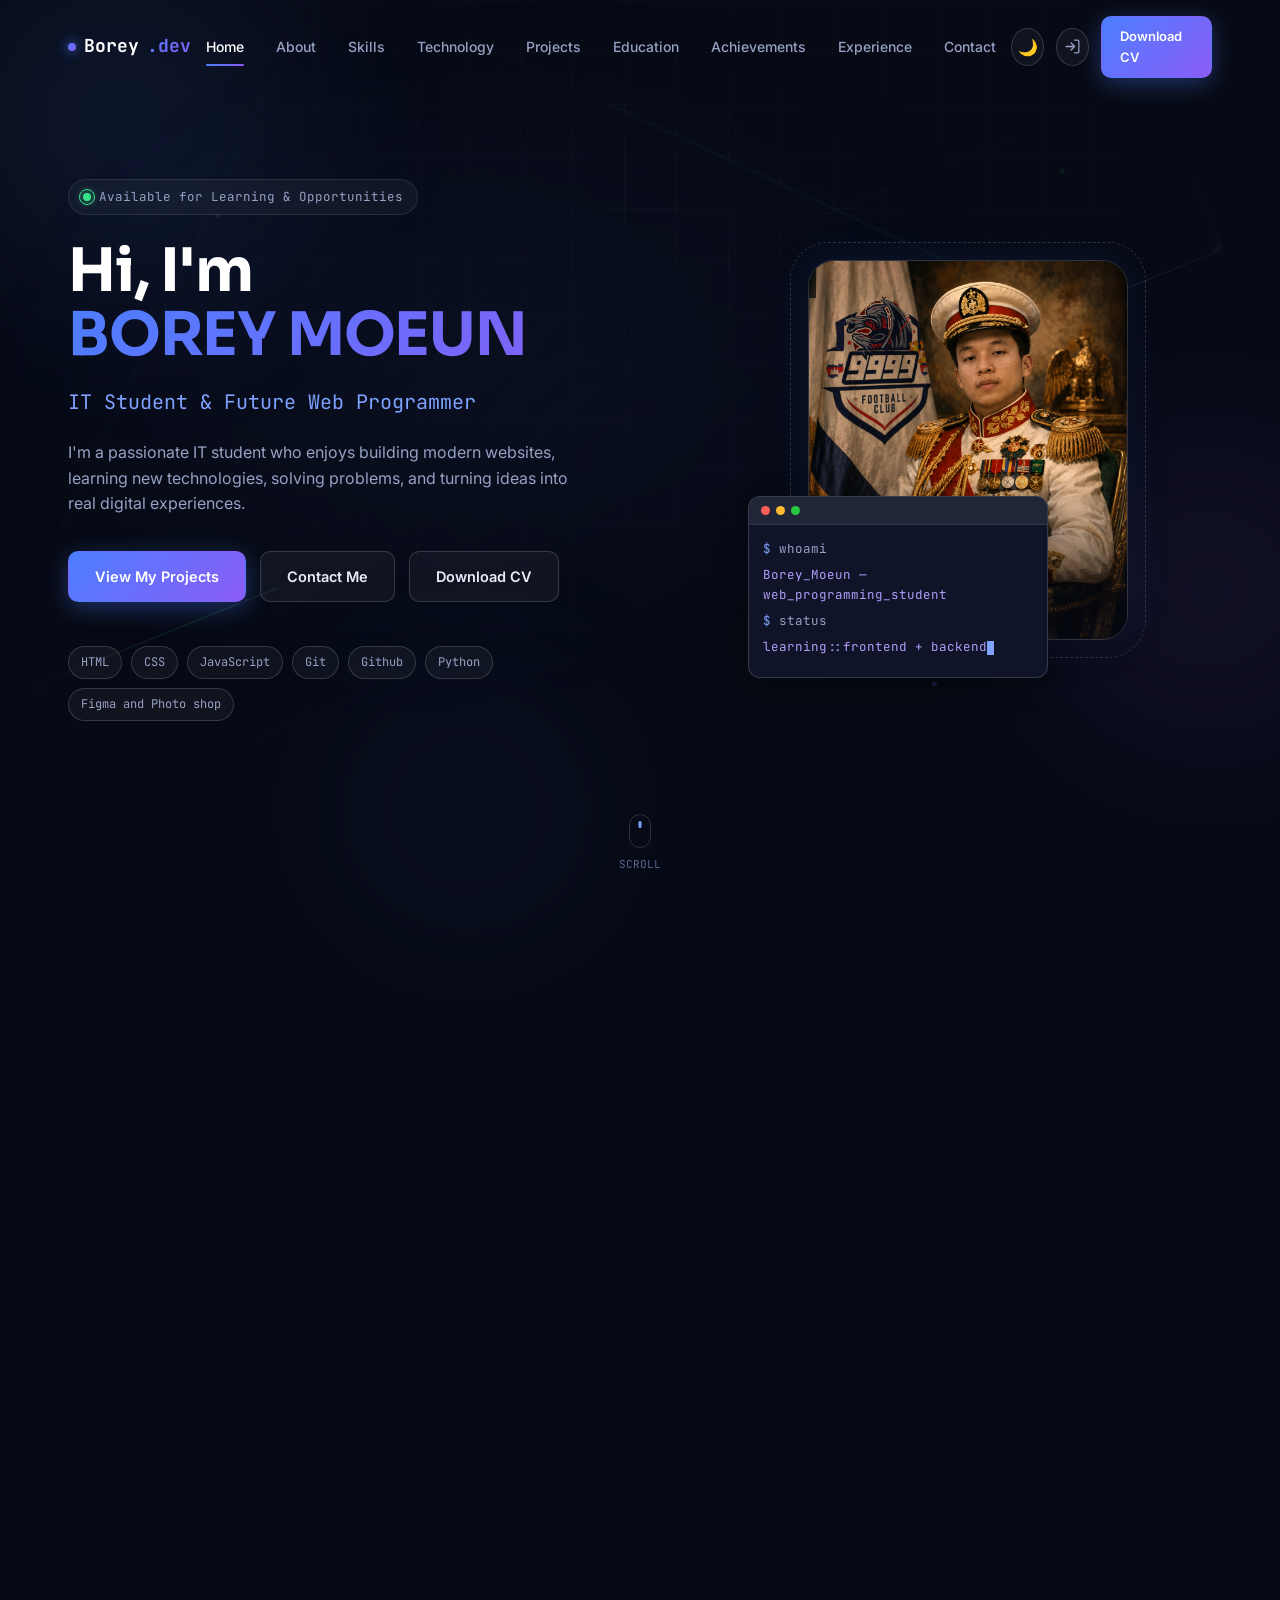
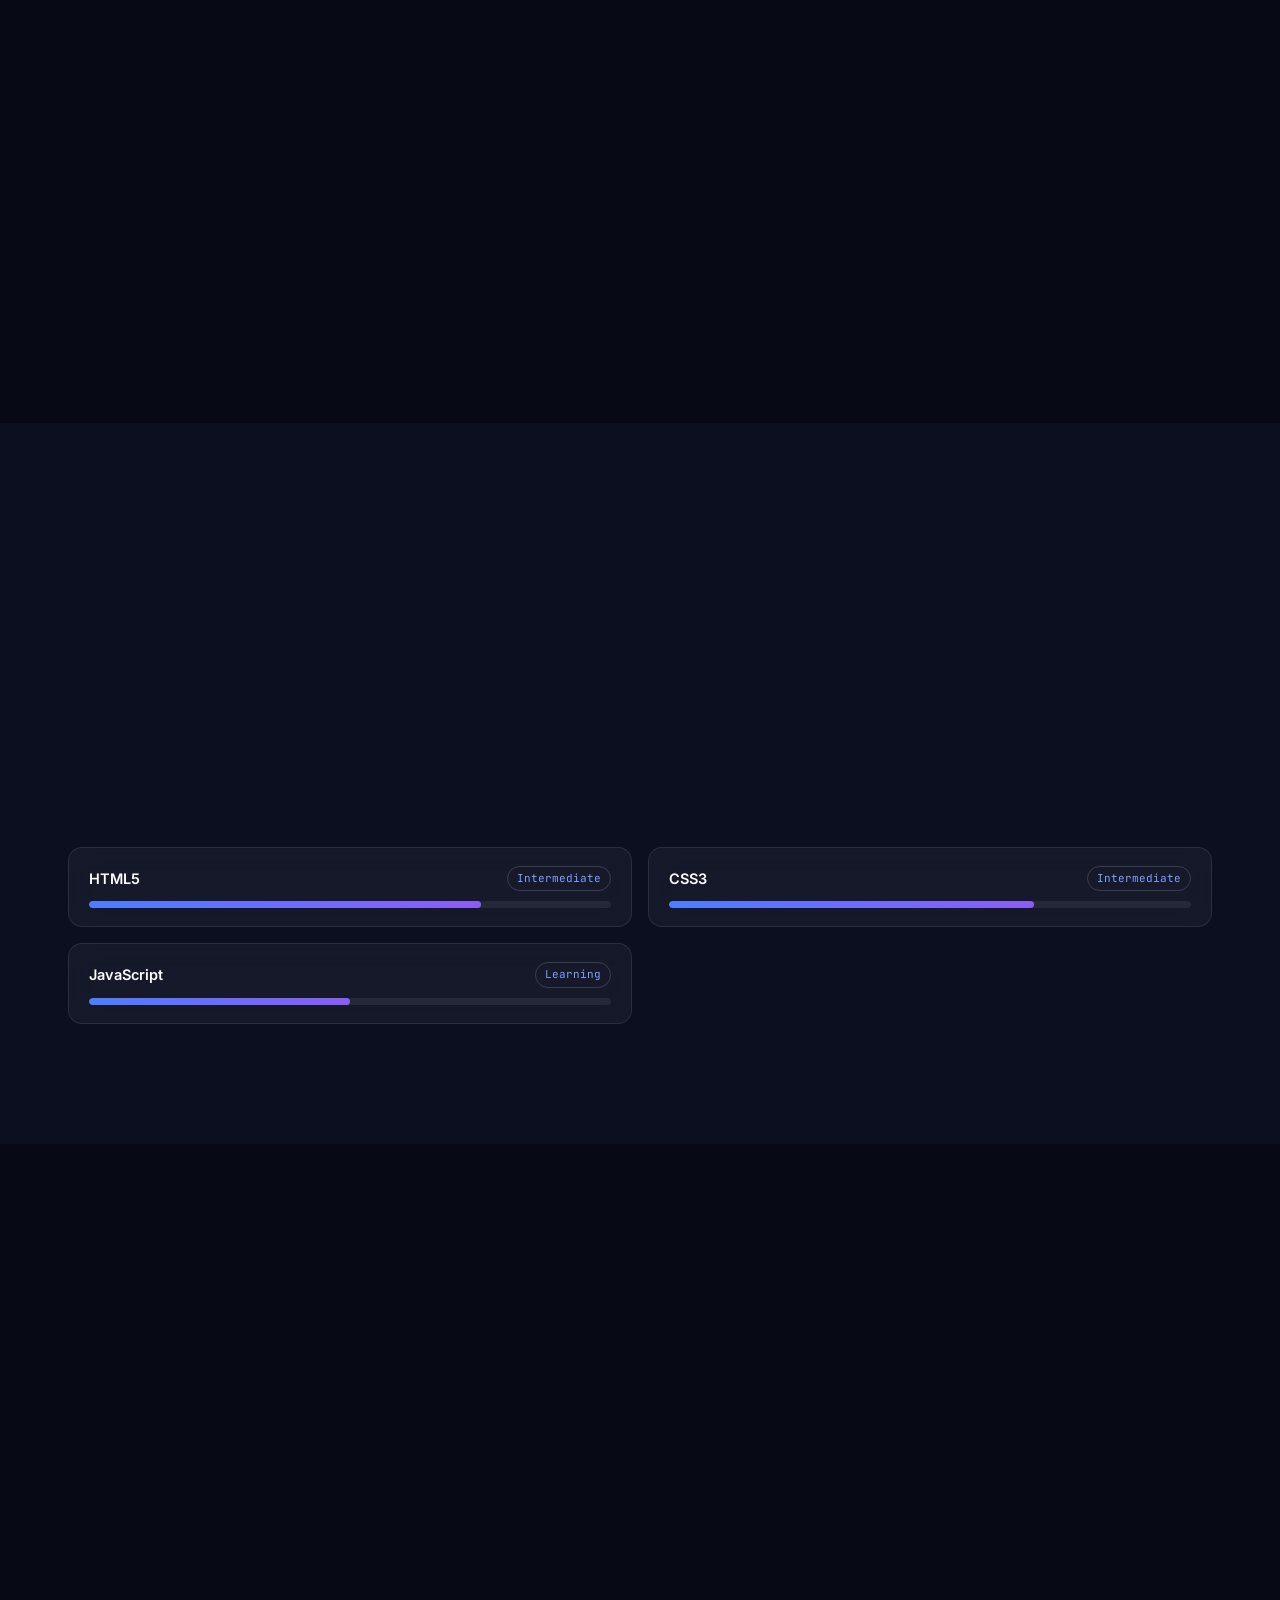
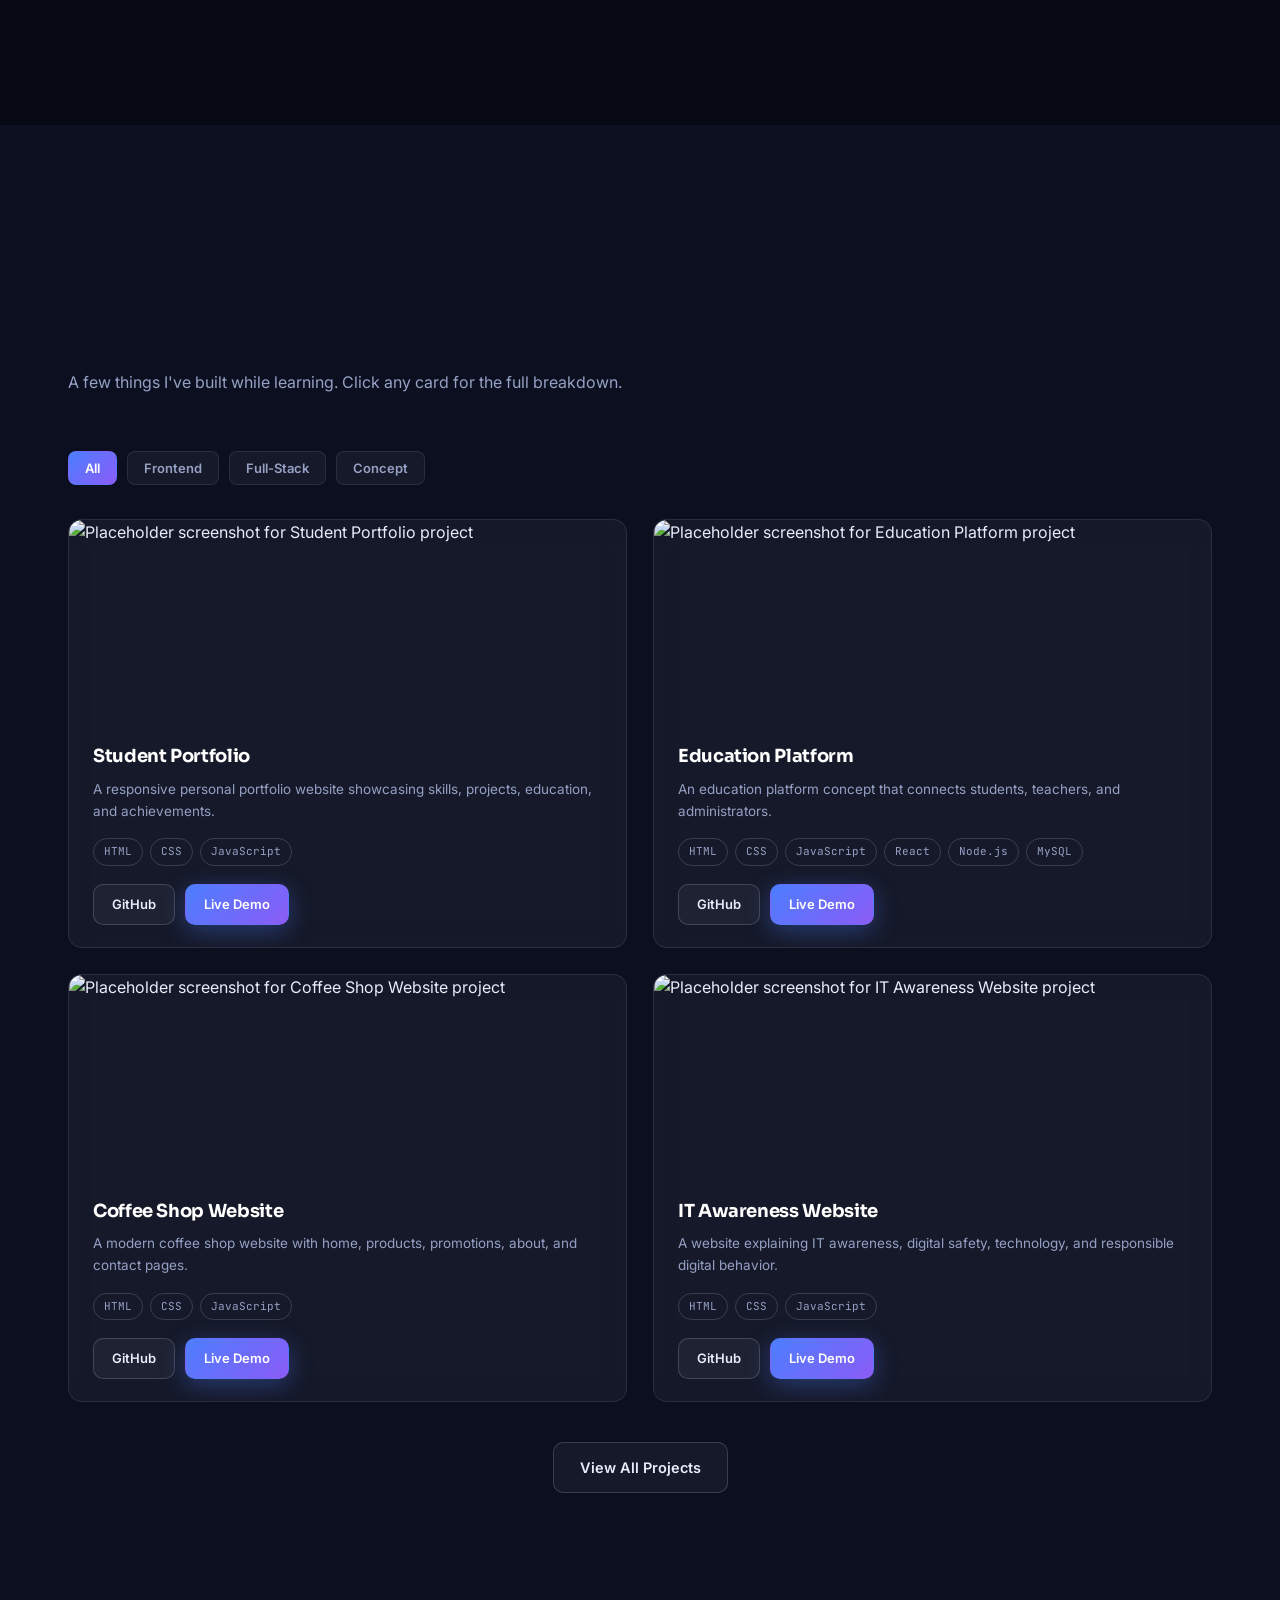
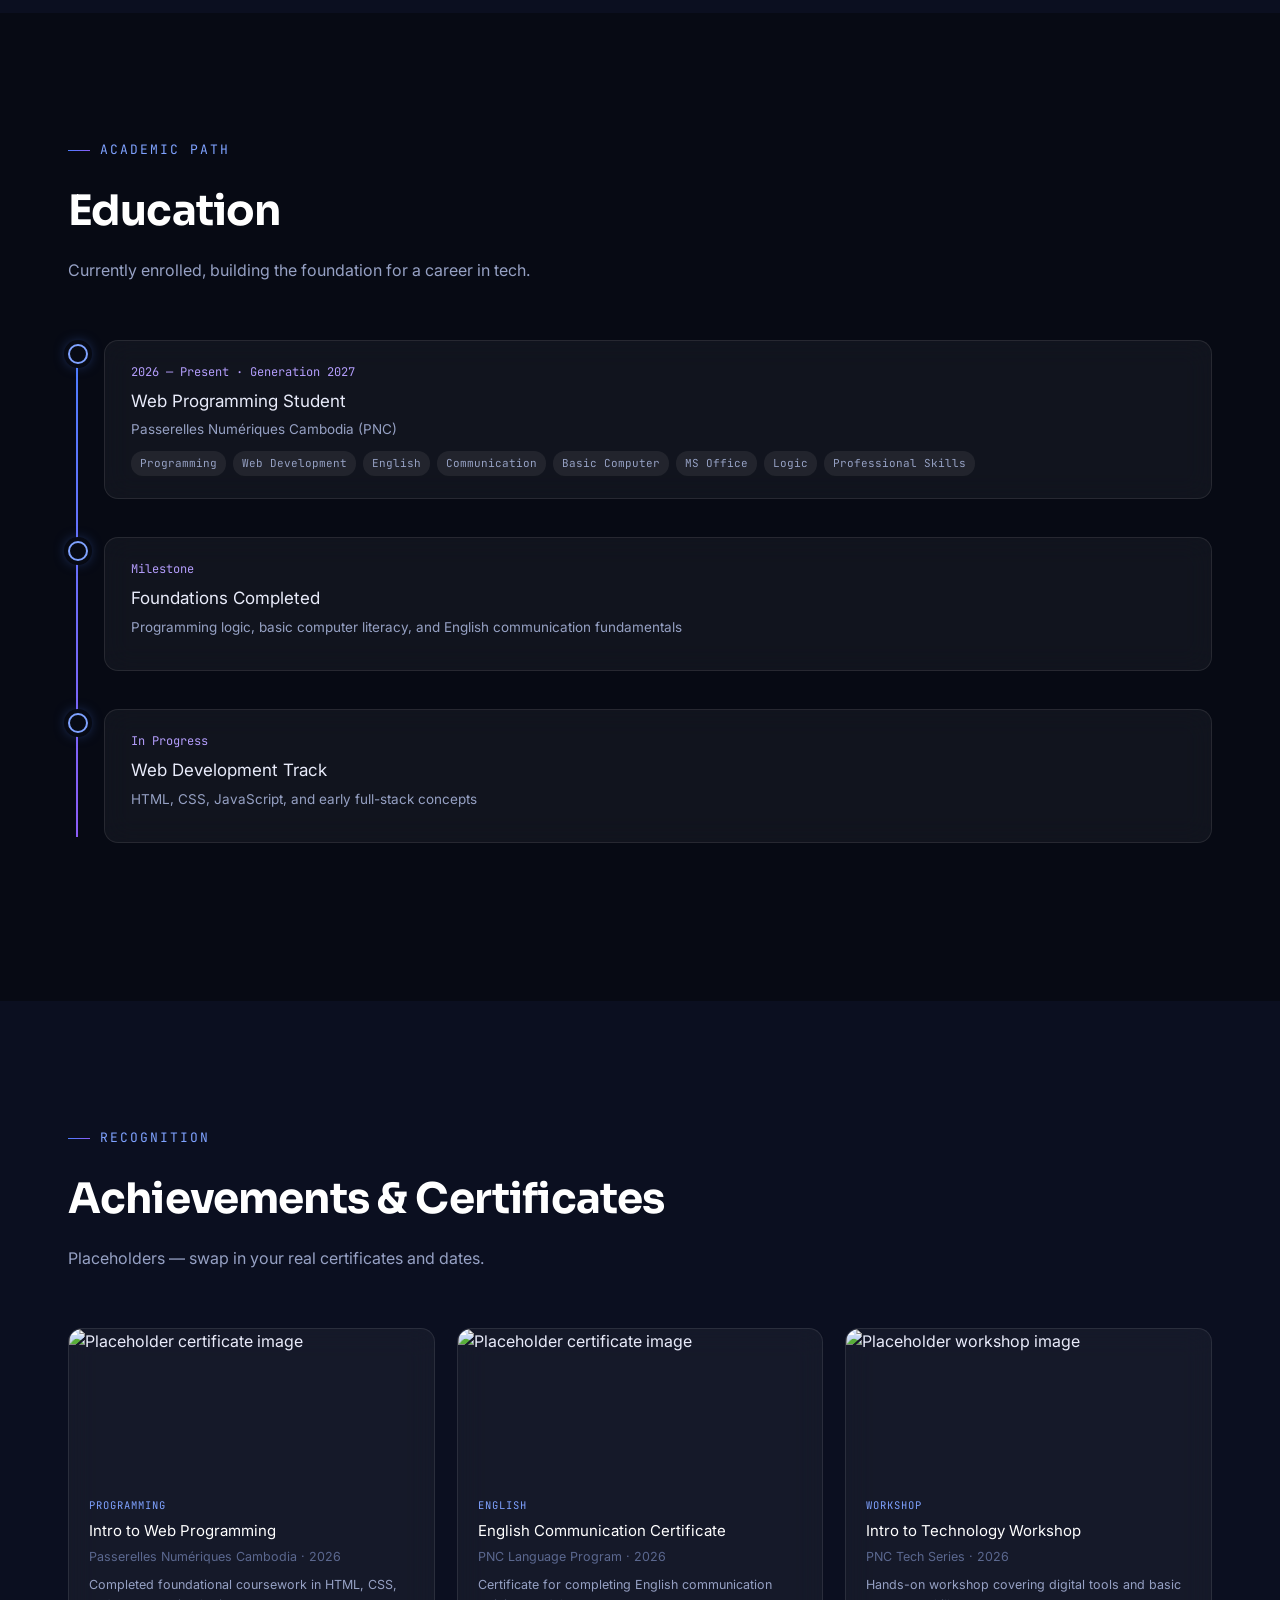
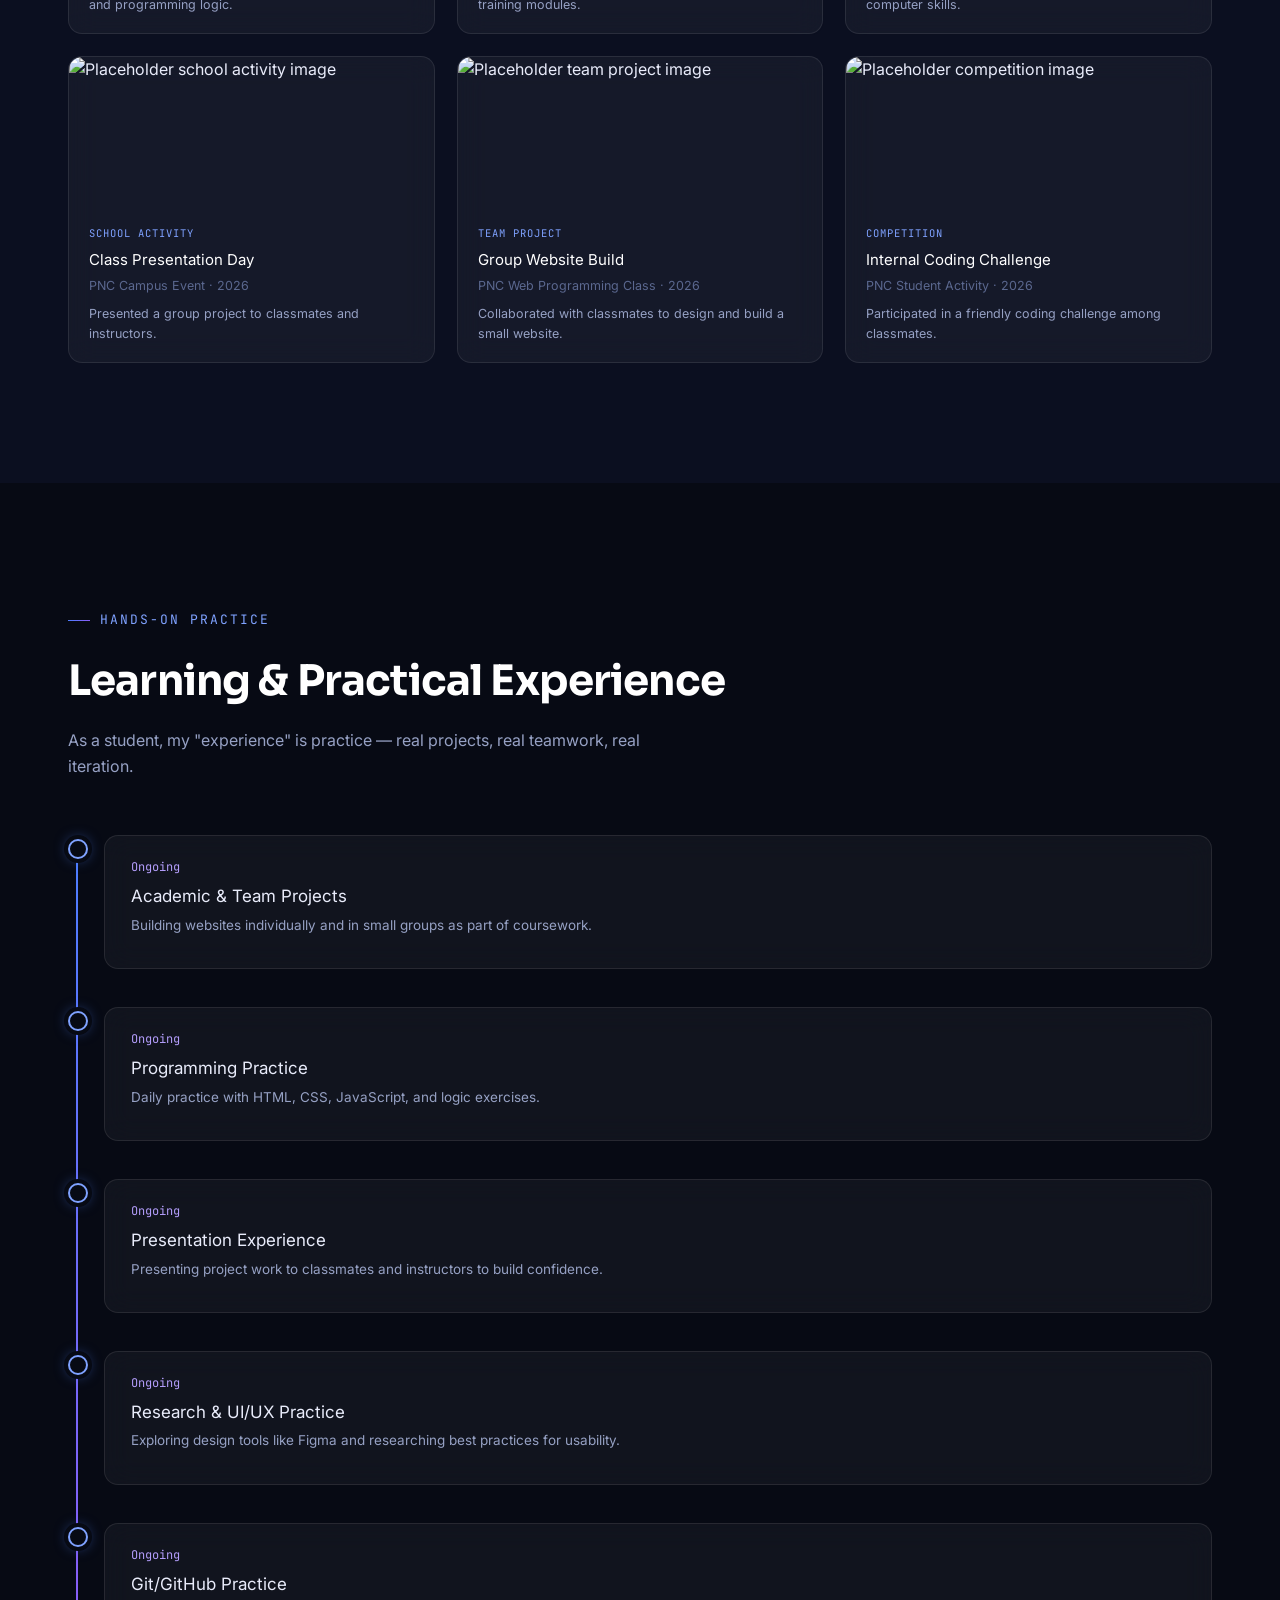
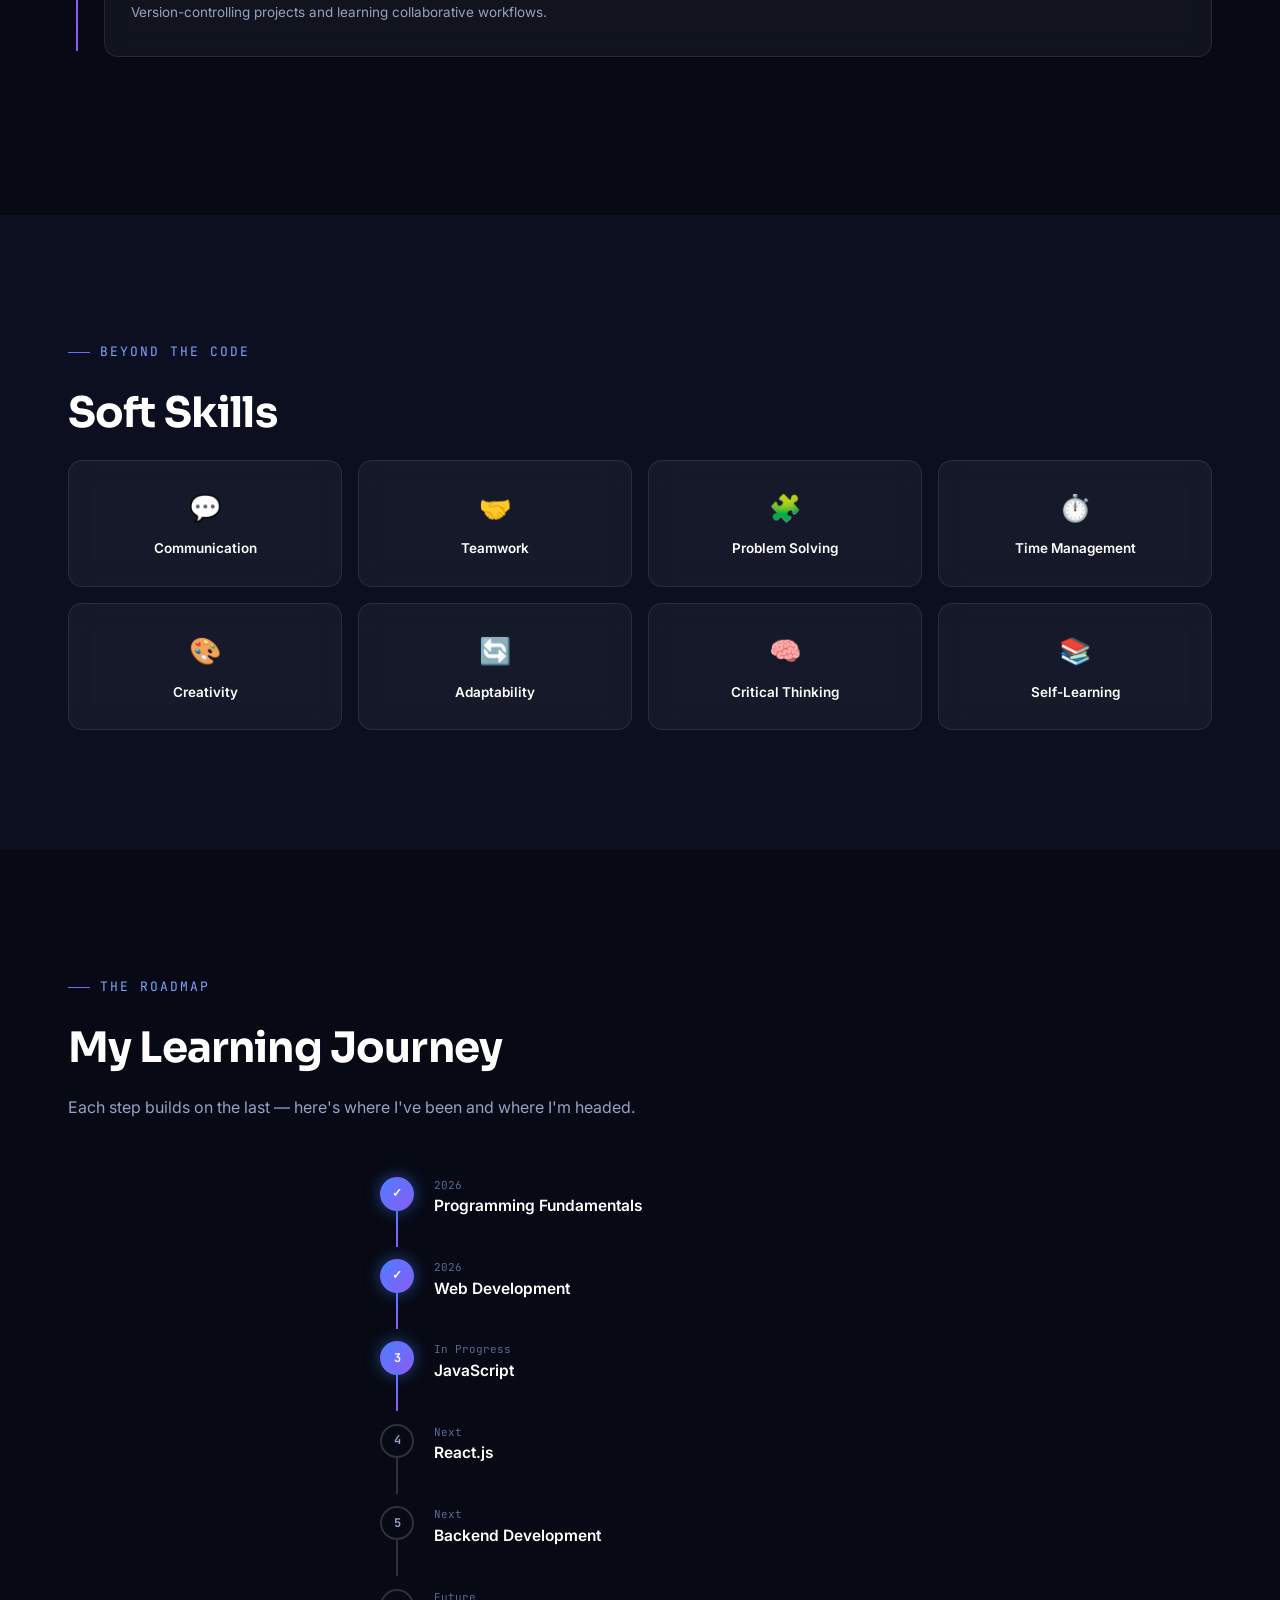
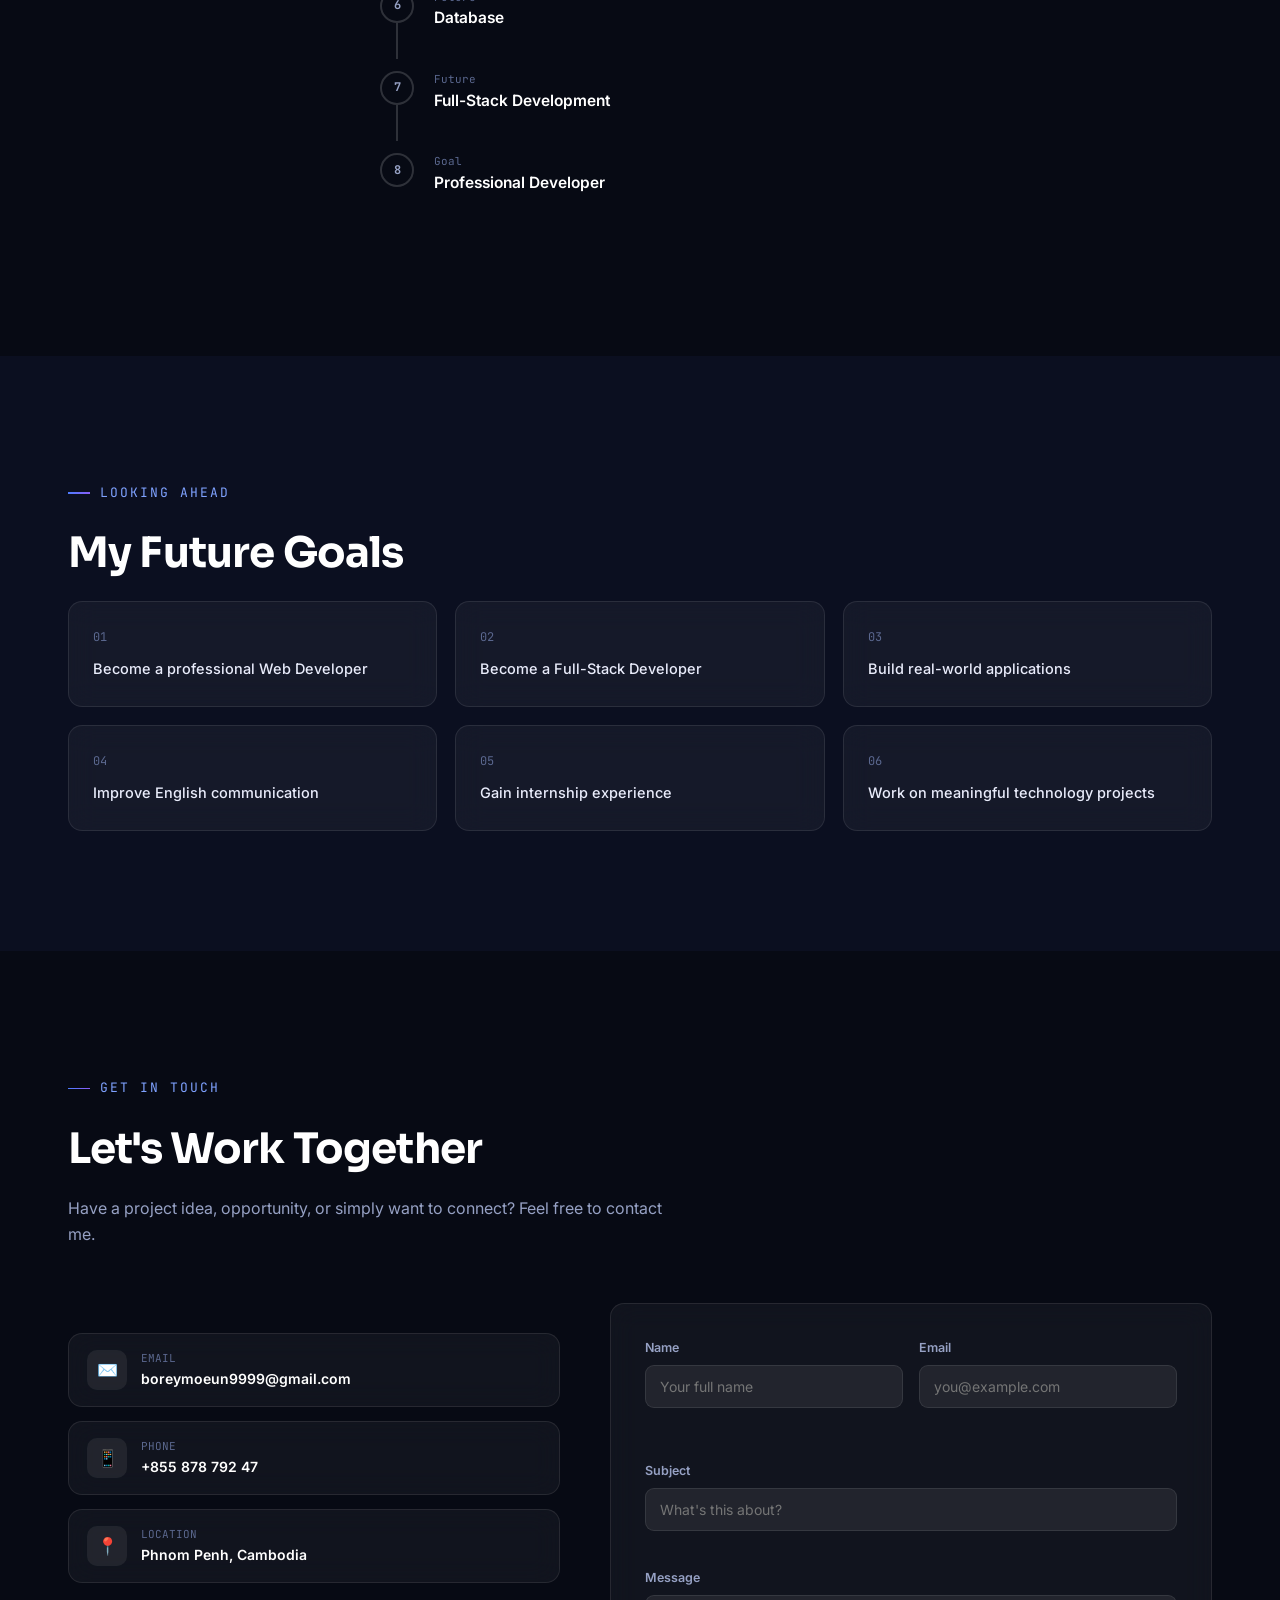
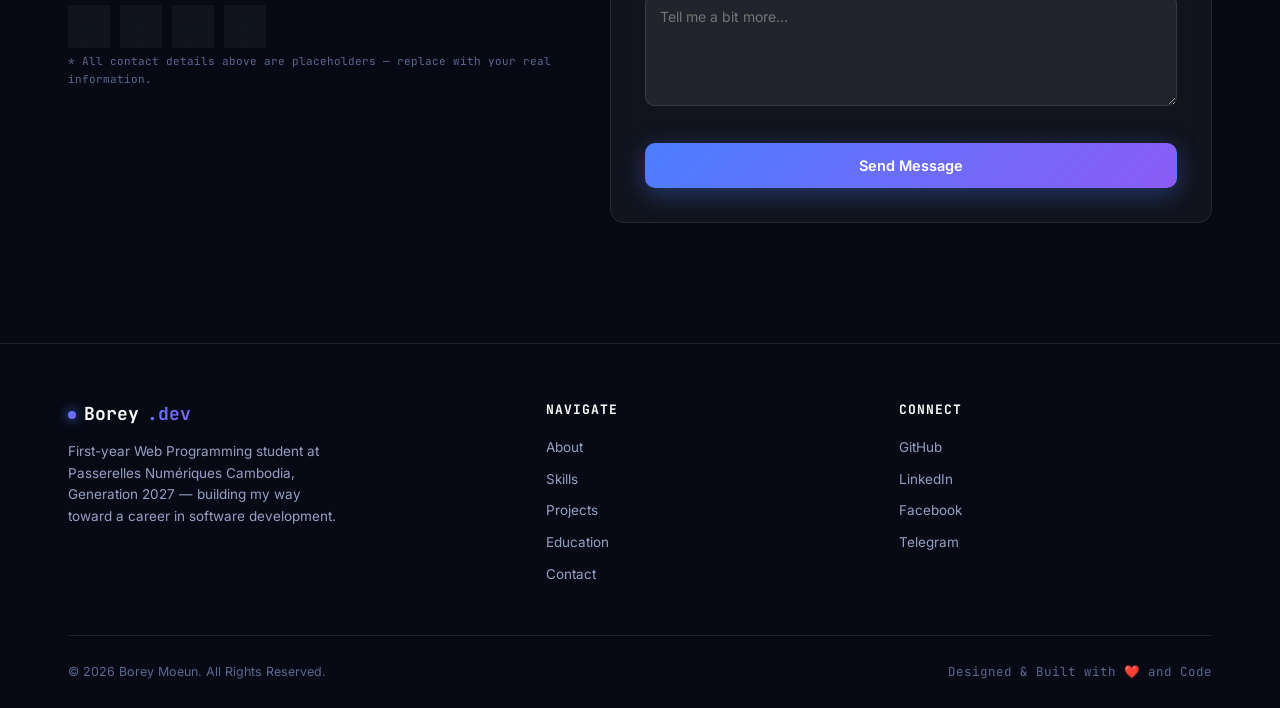
==== commit 57486e59: "Update admin page" ====
--- a/index.html
+++ b/index.html
@@ -4,10 +4,10 @@
 <meta charset="UTF-8">
 <meta name="viewport" content="width=device-width, initial-scale=1.0">
 <title>Borey Moeun | IT Student, Web Developer and Digital Creator </title>
-<meta name="description" content="Portfolio of Sokha Chan, a first-year Web Programming student at Passerelles Numériques Cambodia (Generation 2027), showcasing projects, skills, and learning journey in web development.">
+<meta name="description" content="Portfolio of Borey Moeun, an IT student and future web programmer building thoughtful digital experiences with modern technology.">
 <meta name="keywords" content="IT student portfolio, web developer, Passerelles Numériques Cambodia, PNC, web programming, Cambodia">
-<meta property="og:title" content="Sokha Chan — IT Student & Future Web Developer">
-<meta property="og:description" content="First-year Web Programming student at Passerelles Numériques Cambodia, Generation 2027. Building modern websites and learning full-stack development.">
+<meta property="og:title" content="Borey Moeun — IT Student & Future Web Developer">
+<meta property="og:description" content="IT student and future web programmer building modern websites and learning full-stack development.">
 <meta property="og:type" content="website">
 <link rel="preconnect" href="https://fonts.googleapis.com">
 <link rel="preconnect" href="https://fonts.gstatic.com" crossorigin>
@@ -21,6 +21,7 @@
 <div id="loader"><div class="loader-mark">$ initializing_portfolio...</div><div class="loader-bar"></div></div>
 
 <div class="grid-bg" aria-hidden="true"></div>
+<div class="digital-network" aria-hidden="true"></div>
 <div class="glow-orb glow-1" aria-hidden="true"></div>
 <div class="glow-orb glow-2" aria-hidden="true"></div>
 <div class="glow-orb glow-3" aria-hidden="true"></div>
@@ -75,7 +76,7 @@
       <div>
         <div class="status-badge glass"><span class="pulse"></span> <span data-profile="status">Available for Learning &amp; Opportunities</span></div>
         <h1 class="hero-title">Hi, I'm <span class="name grad-text" data-profile="name">BOREY MOEUN</span></h1>
-        <div class="hero-role" data-profile="role">IT Student &amp; Future Wep Programming<span class="cursor"></span></div>
+        <div class="hero-role" data-profile="role">IT Student &amp; Future Web Programmer<span class="cursor"></span></div>
         <p class="hero-desc" data-profile="heroDescription">I'm a passionate IT student who enjoys building modern websites, learning new technologies, solving problems, and turning ideas into real digital experiences.</p>
         <div class="hero-btns">
           <a href="#projects" class="btn btn-primary">View My Projects</a>
@@ -479,7 +480,7 @@
 });
 
 const defaultProfile = {
-  name: 'BOREY MOEUN', role: 'IT Student & Future Wep Programming', status: 'Available for Learning & Opportunities',
+  name: 'BOREY MOEUN', role: 'IT Student & Future Web Programmer', status: 'Available for Learning & Opportunities',
   heroDescription: "I'm a passionate IT student who enjoys building modern websites, learning new technologies, solving problems, and turning ideas into real digital experiences.",
   image: '/img/1.png', aboutText: "I'm a first-year student at Passerelles Numériques Cambodia, studying Web Programming as part of Generation 2027. I'm interested in technology and software development, and I'm currently learning both frontend and backend development. I care about creating digital products that are useful and user-friendly, and I'm continuously working on improving my technical and communication skills.",
   statement: '"I believe that technology is not only about writing code. It is about solving problems, helping people, and creating meaningful digital experiences."',
--- a/css/style.css
+++ b/css/style.css
@@ -231,8 +231,78 @@
         linear-gradient(var(--border) 1px, transparent 1px),
         linear-gradient(90deg, var(--border) 1px, transparent 1px);
     background-size: 52px 52px;
-    opacity: .35;
+    opacity: .28;
     mask-image: radial-gradient(circle at 50% 20%, black, transparent 75%);
+    animation: gridDrift 24s linear infinite;
+}
+
+.digital-network {
+    position: fixed;
+    inset: 0;
+    z-index: -1;
+    pointer-events: none;
+    opacity: .7;
+    background:
+        radial-gradient(ellipse at 12% 18%, rgba(76, 126, 255, .16), transparent 38%),
+        radial-gradient(ellipse at 88% 82%, rgba(56, 224, 138, .1), transparent 34%),
+        radial-gradient(circle at 17% 24%, rgba(127, 162, 255, .7) 0 2px, transparent 3px),
+        radial-gradient(circle at 83% 19%, rgba(56, 224, 138, .65) 0 2px, transparent 3px),
+        radial-gradient(circle at 73% 76%, rgba(139, 92, 246, .7) 0 2px, transparent 3px),
+        linear-gradient(115deg, transparent 0 18%, rgba(76, 126, 255, .13) 18.1% 18.2%, transparent 18.3% 100%),
+        linear-gradient(25deg, transparent 0 72%, rgba(56, 224, 138, .1) 72.1% 72.2%, transparent 72.3% 100%);
+    background-size: 140% 140%, 140% 140%, 100% 100%, 100% 100%, 100% 100%, 100% 100%, 100% 100%;
+    mask-image: radial-gradient(ellipse at center, black 0%, transparent 78%);
+    animation: networkFlow 16s ease-in-out infinite alternate;
+}
+
+.digital-network::before,
+.digital-network::after {
+    content: '';
+    position: absolute;
+    border: 1px solid rgba(127, 162, 255, .16);
+    transform: rotate(-22deg);
+}
+
+.digital-network::before {
+    width: 420px;
+    height: 180px;
+    top: 17%;
+    right: 6%;
+    border-left-color: transparent;
+    border-radius: 16px;
+    box-shadow: 26px 26px 0 -25px rgba(127, 162, 255, .55), 52px 52px 0 -51px rgba(127, 162, 255, .55);
+    animation: circuitPulse 5s ease-in-out infinite;
+}
+
+.digital-network::after {
+    width: 300px;
+    height: 130px;
+    bottom: 16%;
+    left: 4%;
+    border-right-color: transparent;
+    border-radius: 12px;
+    box-shadow: -22px -22px 0 -21px rgba(56, 224, 138, .45), -44px -44px 0 -43px rgba(56, 224, 138, .45);
+    animation: circuitPulse 7s ease-in-out infinite reverse;
+}
+
+@keyframes networkFlow {
+    0% {
+        background-position: 0% 0%, 100% 100%, 0 0, 0 0, 0 0, 0 0, 0 0;
+    }
+
+    100% {
+        background-position: 18% 12%, 82% 88%, 0 0, 0 0, 0 0, 52px 52px, -34px 34px;
+    }
+}
+
+@keyframes circuitPulse {
+    0%, 100% { opacity: .35; }
+    50% { opacity: 1; }
+}
+
+@keyframes gridDrift {
+    from { background-position: 0 0, 0 0; }
+    to { background-position: 52px 52px, 52px 52px; }
 }
 
 .glow-orb {
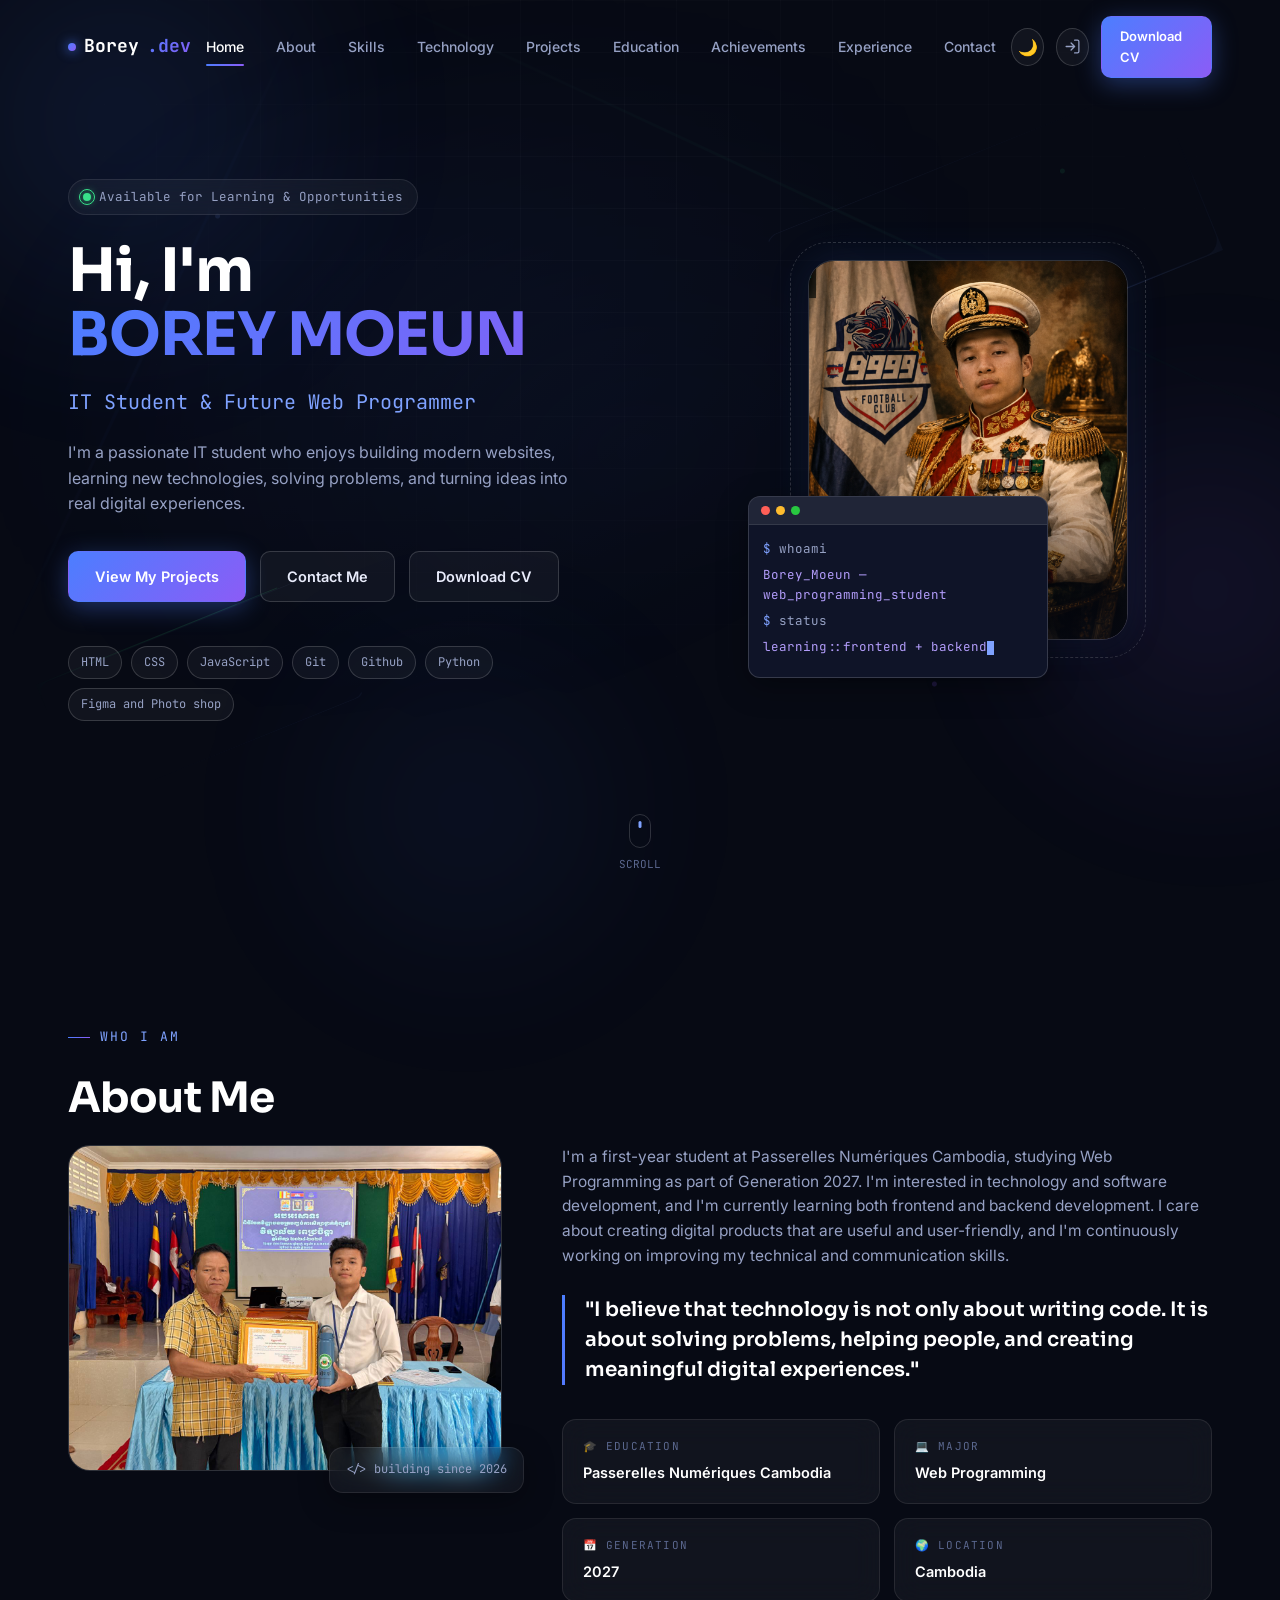
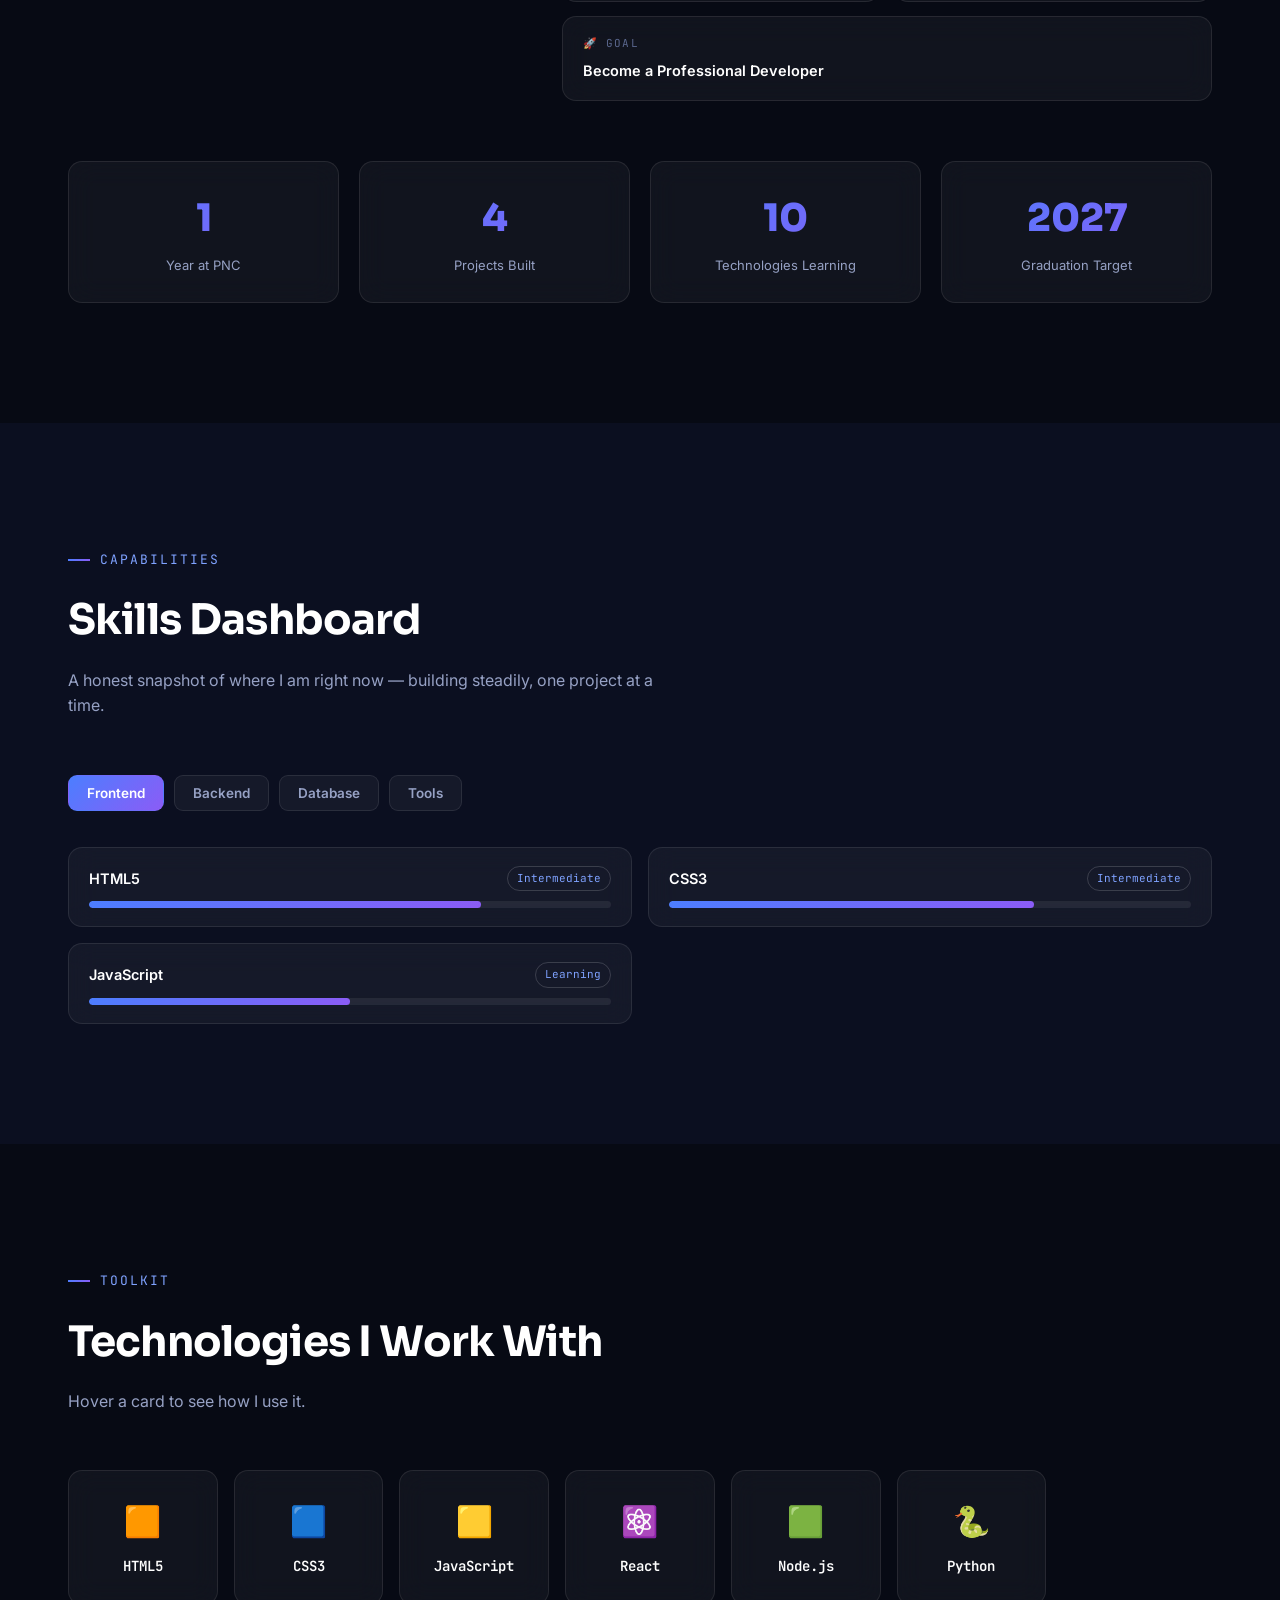
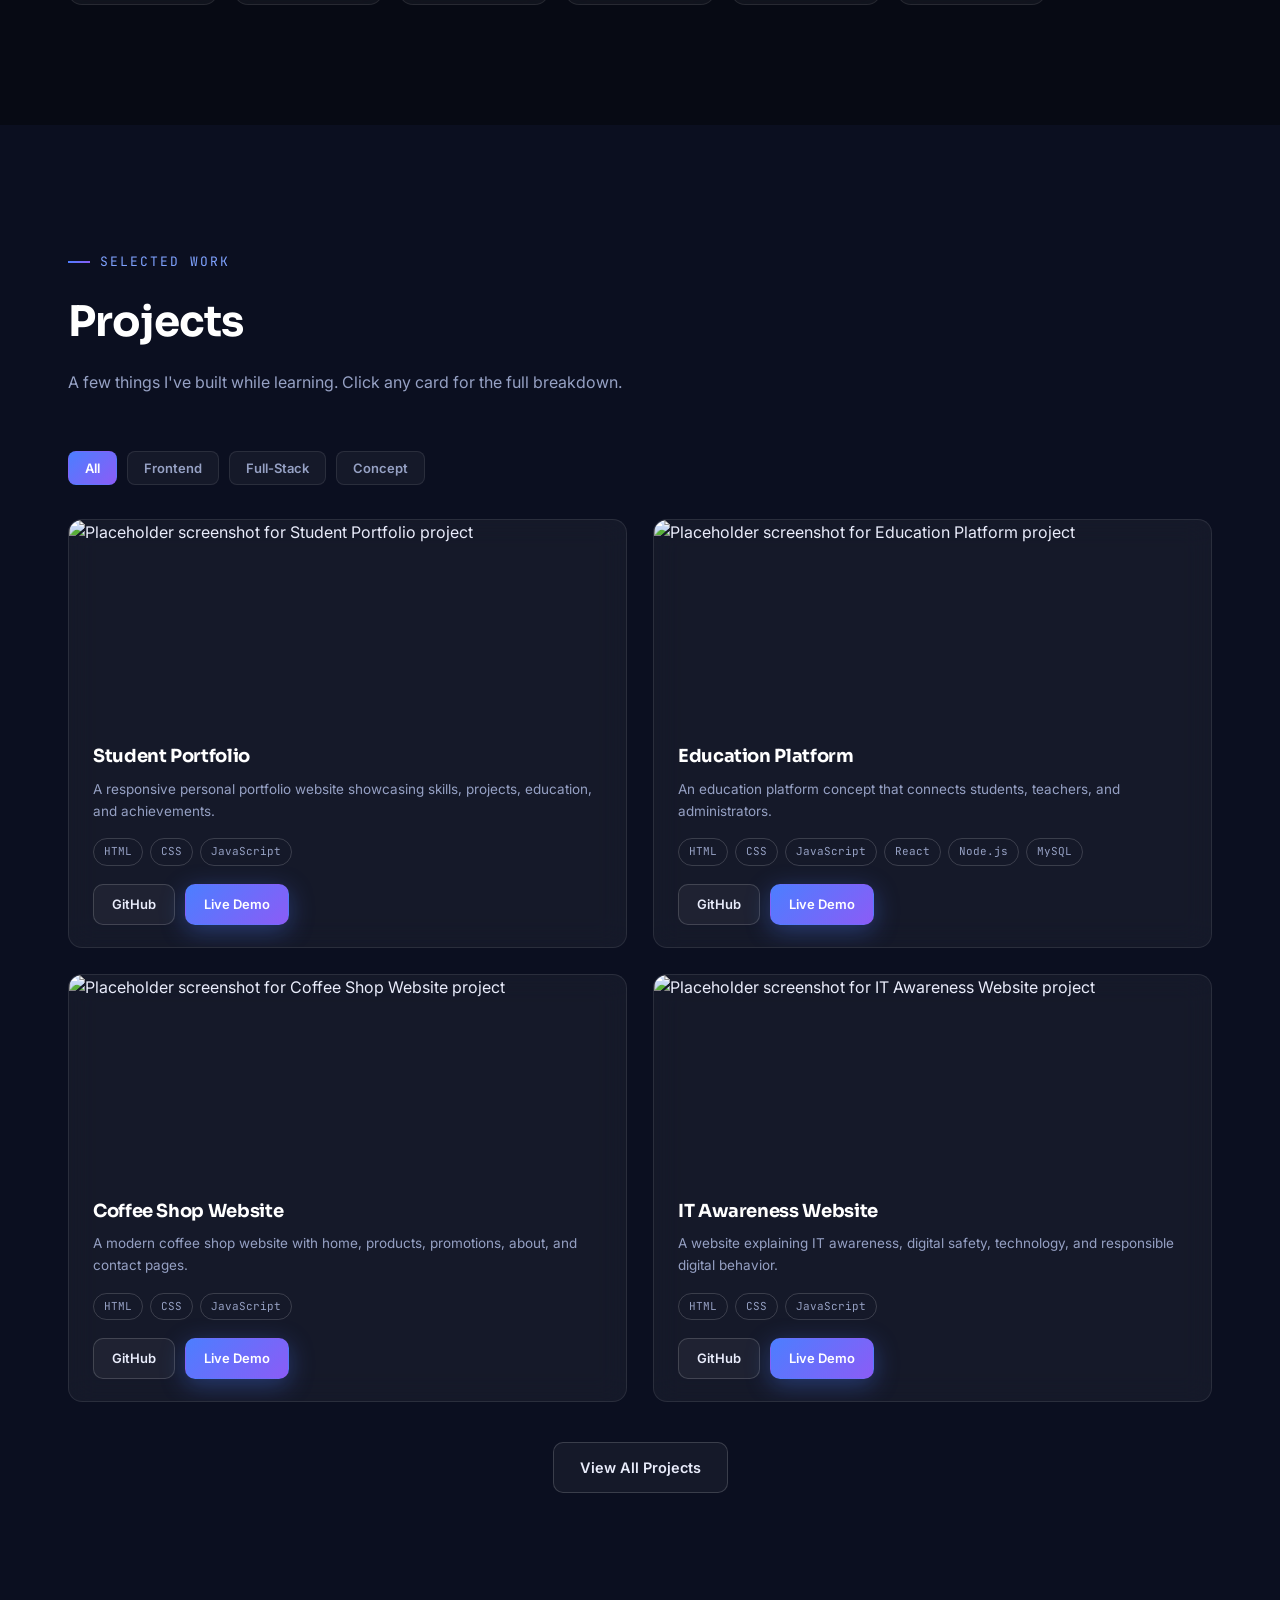
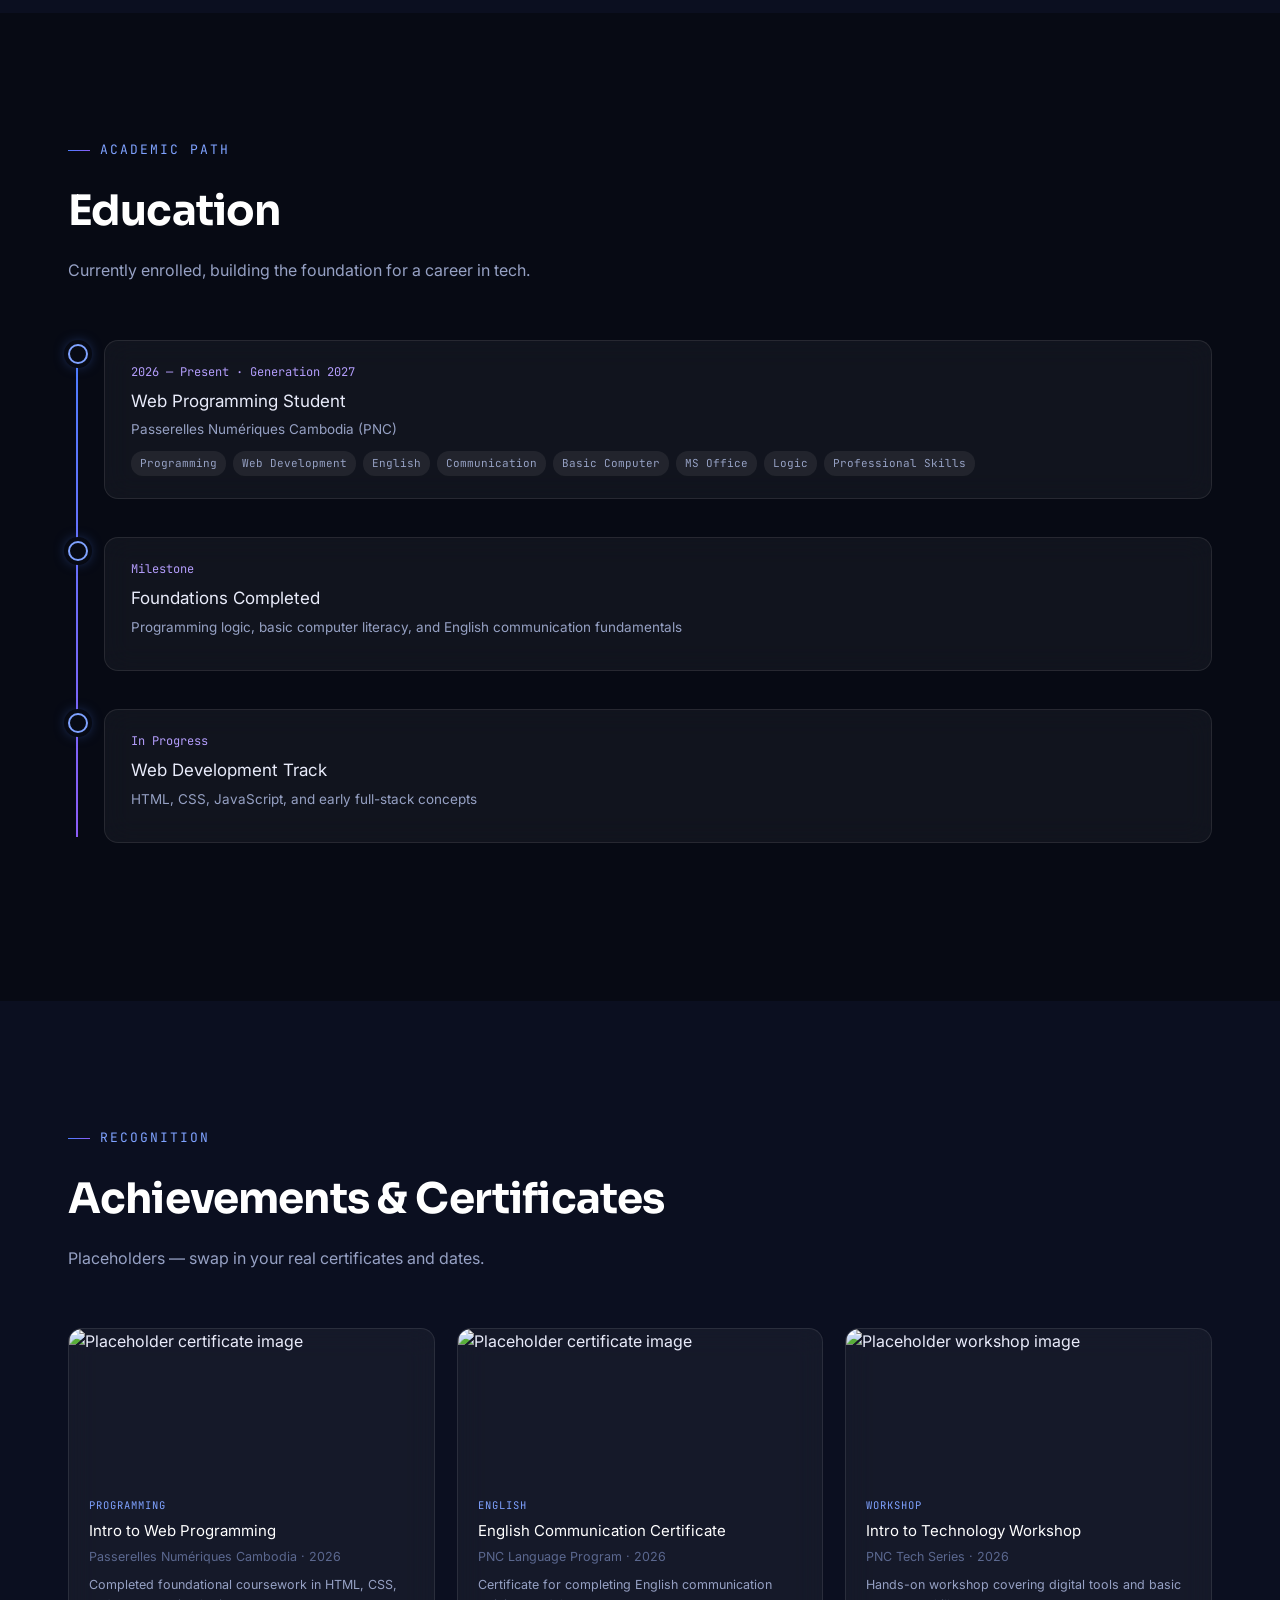
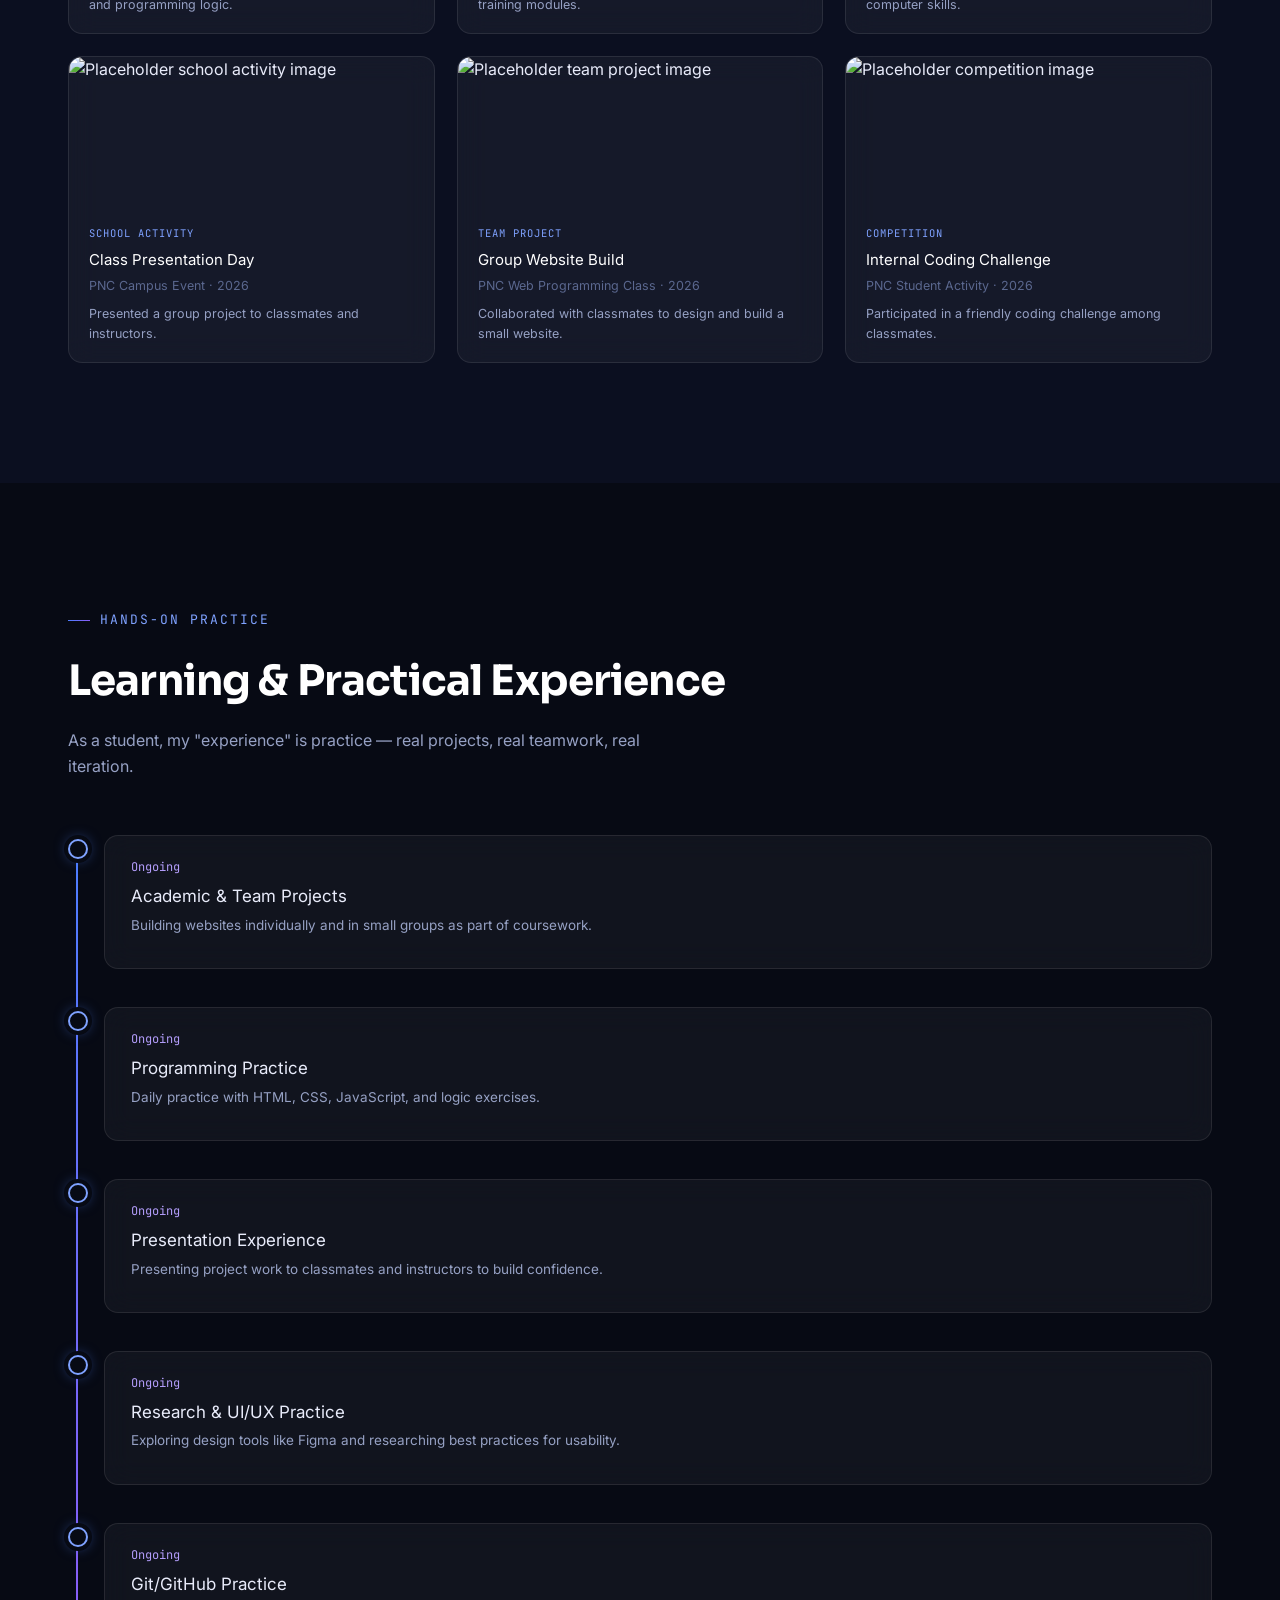
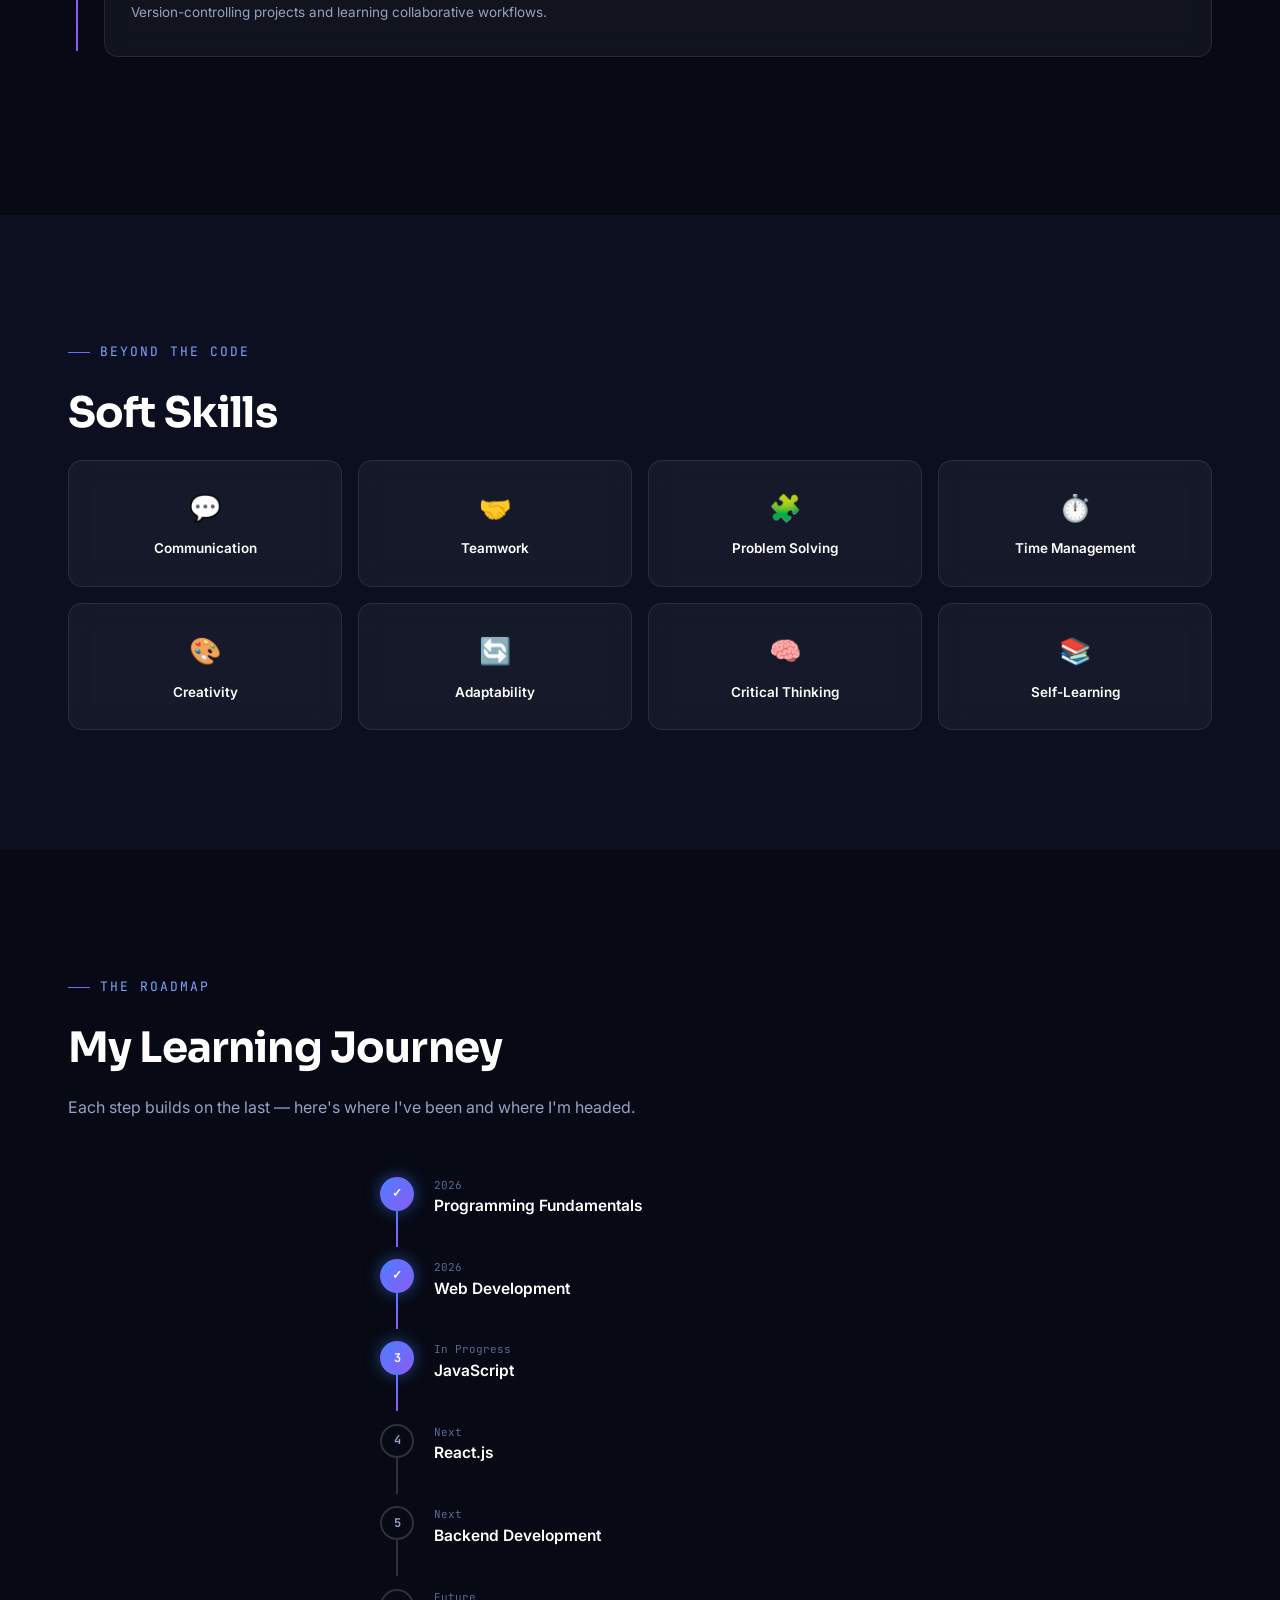
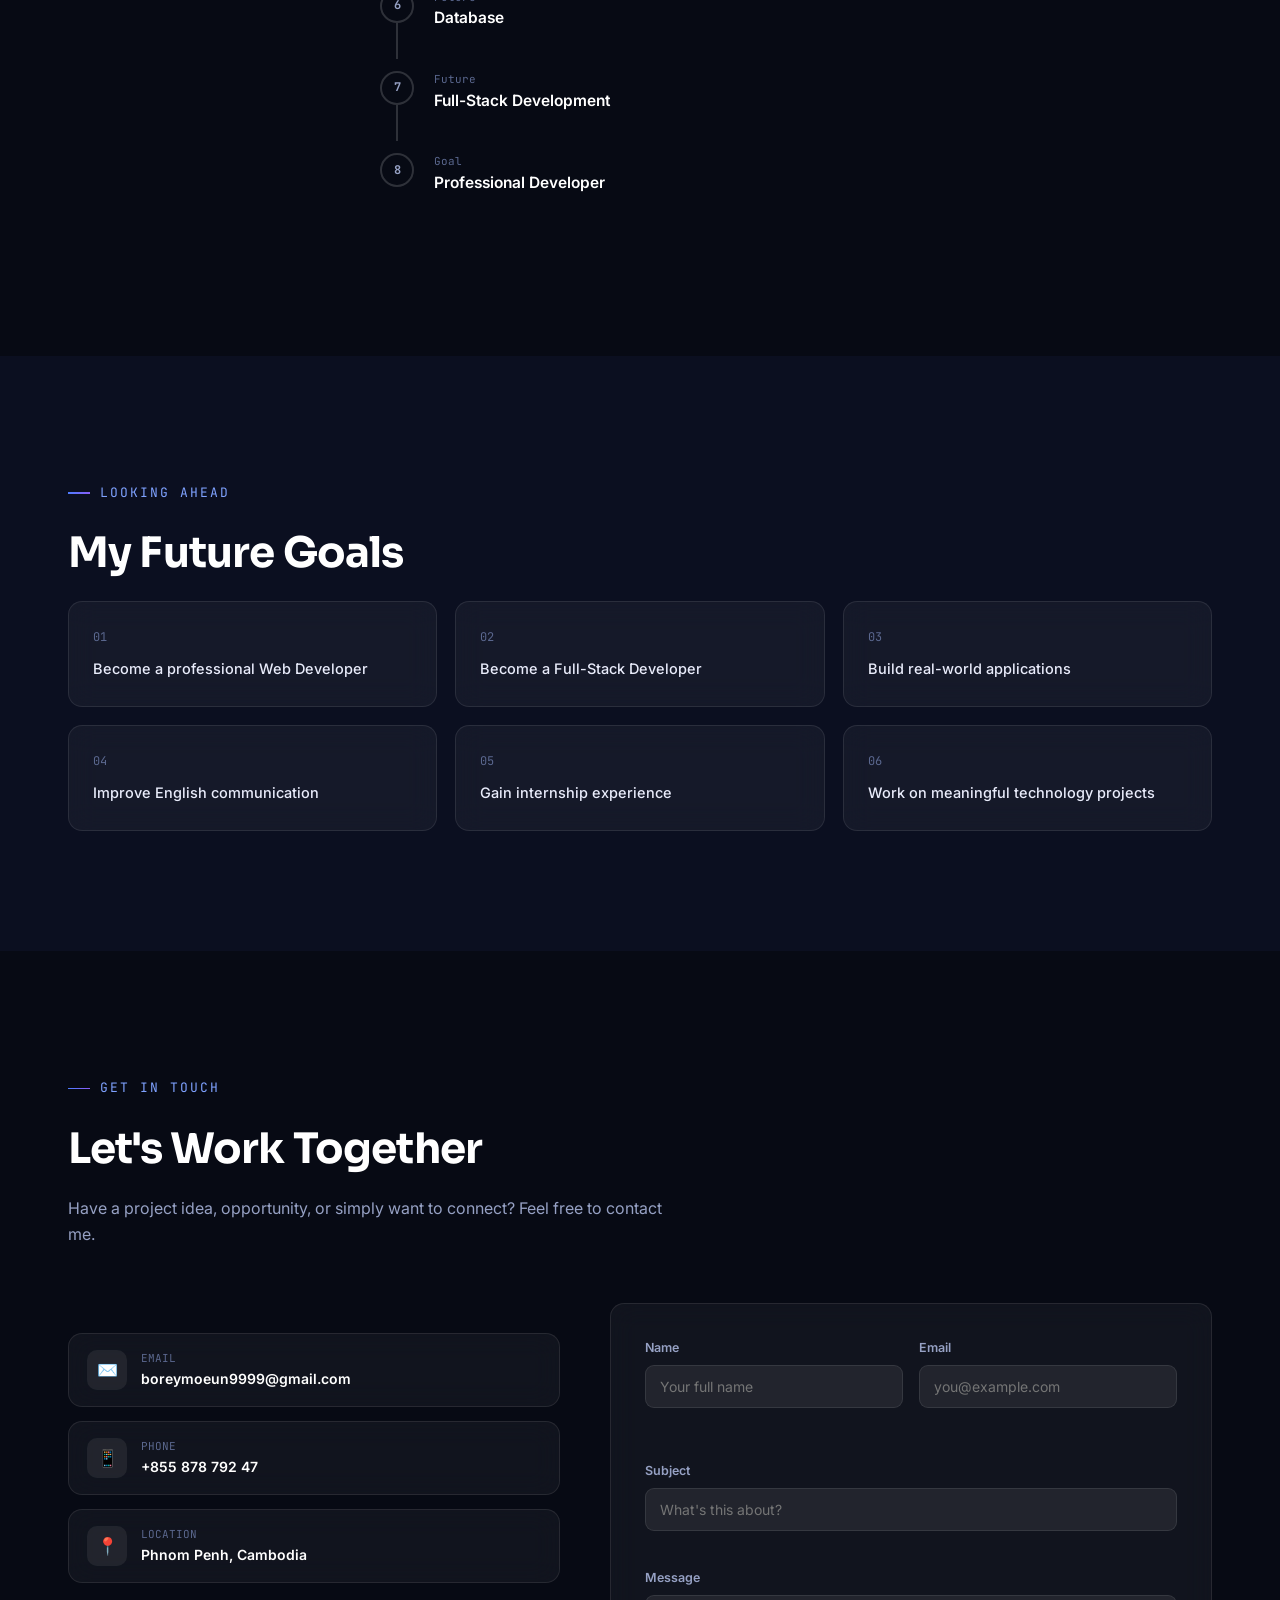
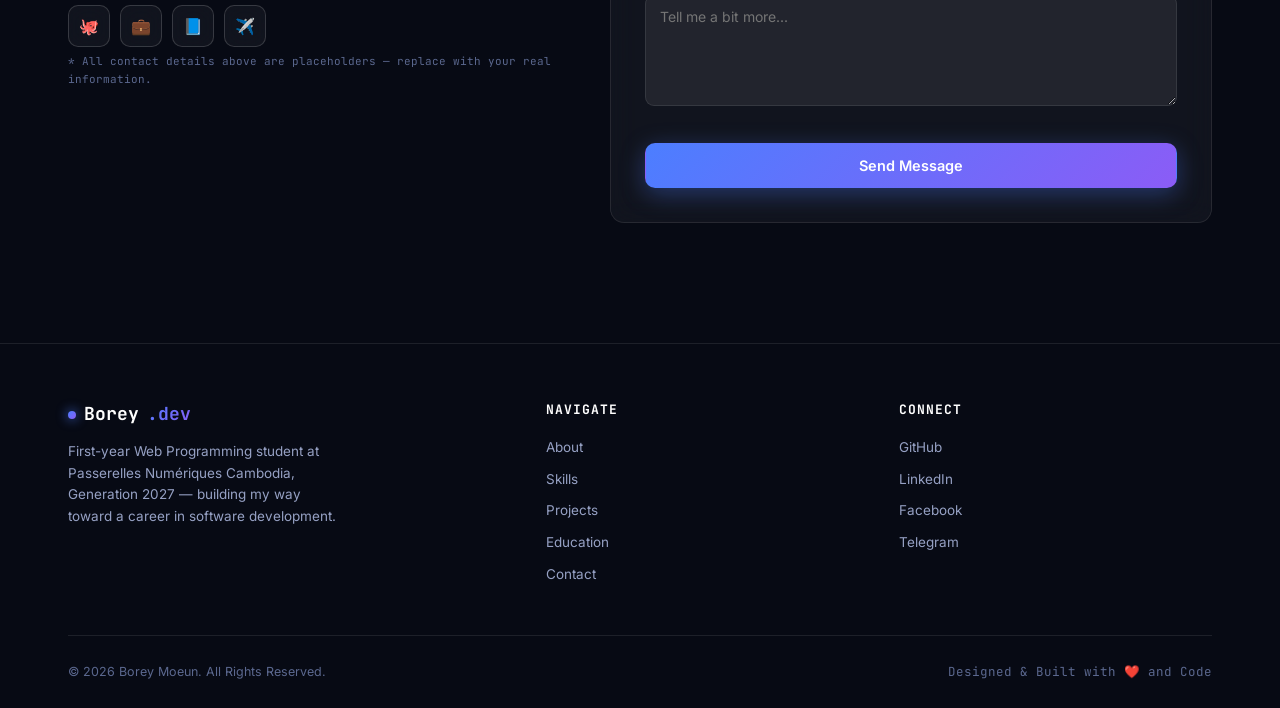
==== commit 4032fc8a: "Update html" ====
--- a/index.html
+++ b/index.html
@@ -13,11 +13,9 @@
 <link rel="preconnect" href="https://fonts.gstatic.com" crossorigin>
 <link href="https://fonts.googleapis.com/css2?family=Sora:wght@400;500;600;700;800&family=Inter:wght@400;500;600;700&family=JetBrains+Mono:wght@400;500;600;700&display=swap" rel="stylesheet">
 <link rel="stylesheet" href="/css/style.css">
-<style>
-</style>
+<meta name="google-site-verification" content="លេខកូដសម្ងាត់របស់ខ្លូនឯង" />
 </head>
 <body>
-
 <div id="loader"><div class="loader-mark">$ initializing_portfolio...</div><div class="loader-bar"></div></div>
 
 <div class="grid-bg" aria-hidden="true"></div>
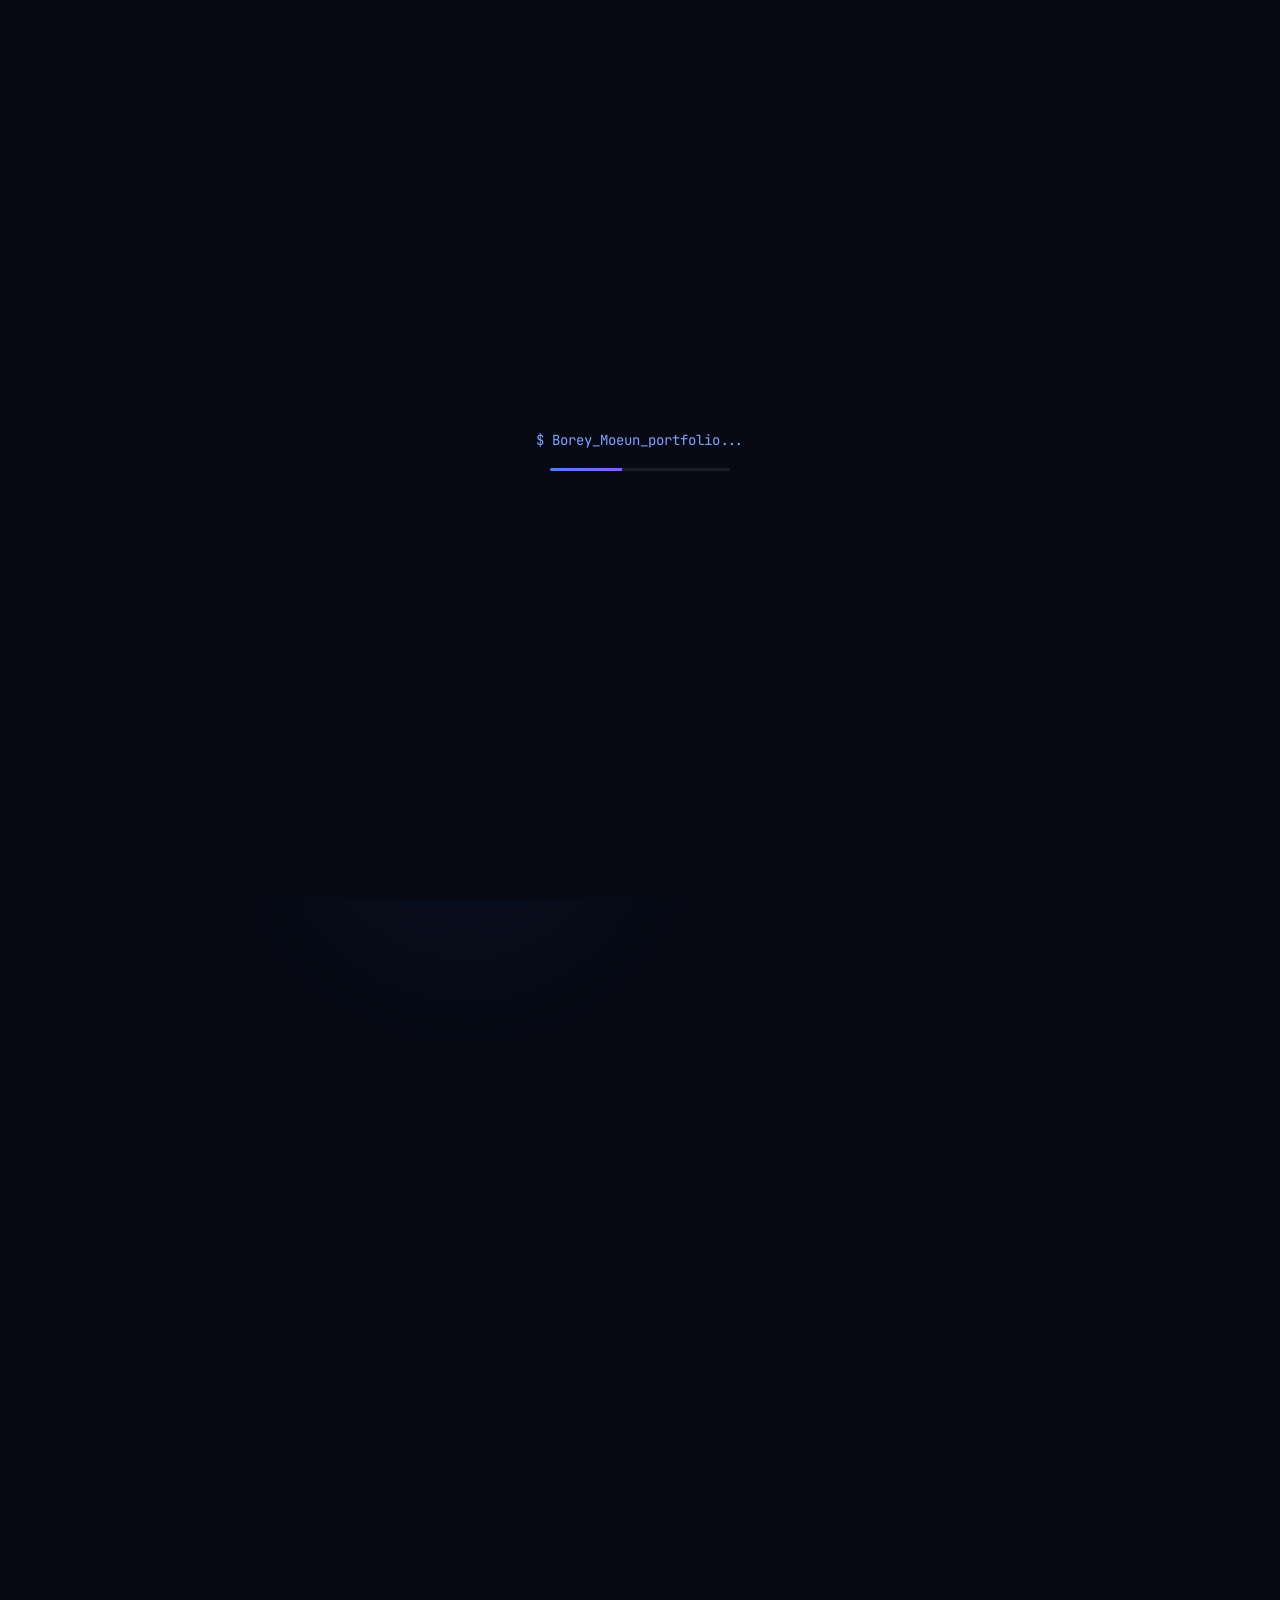
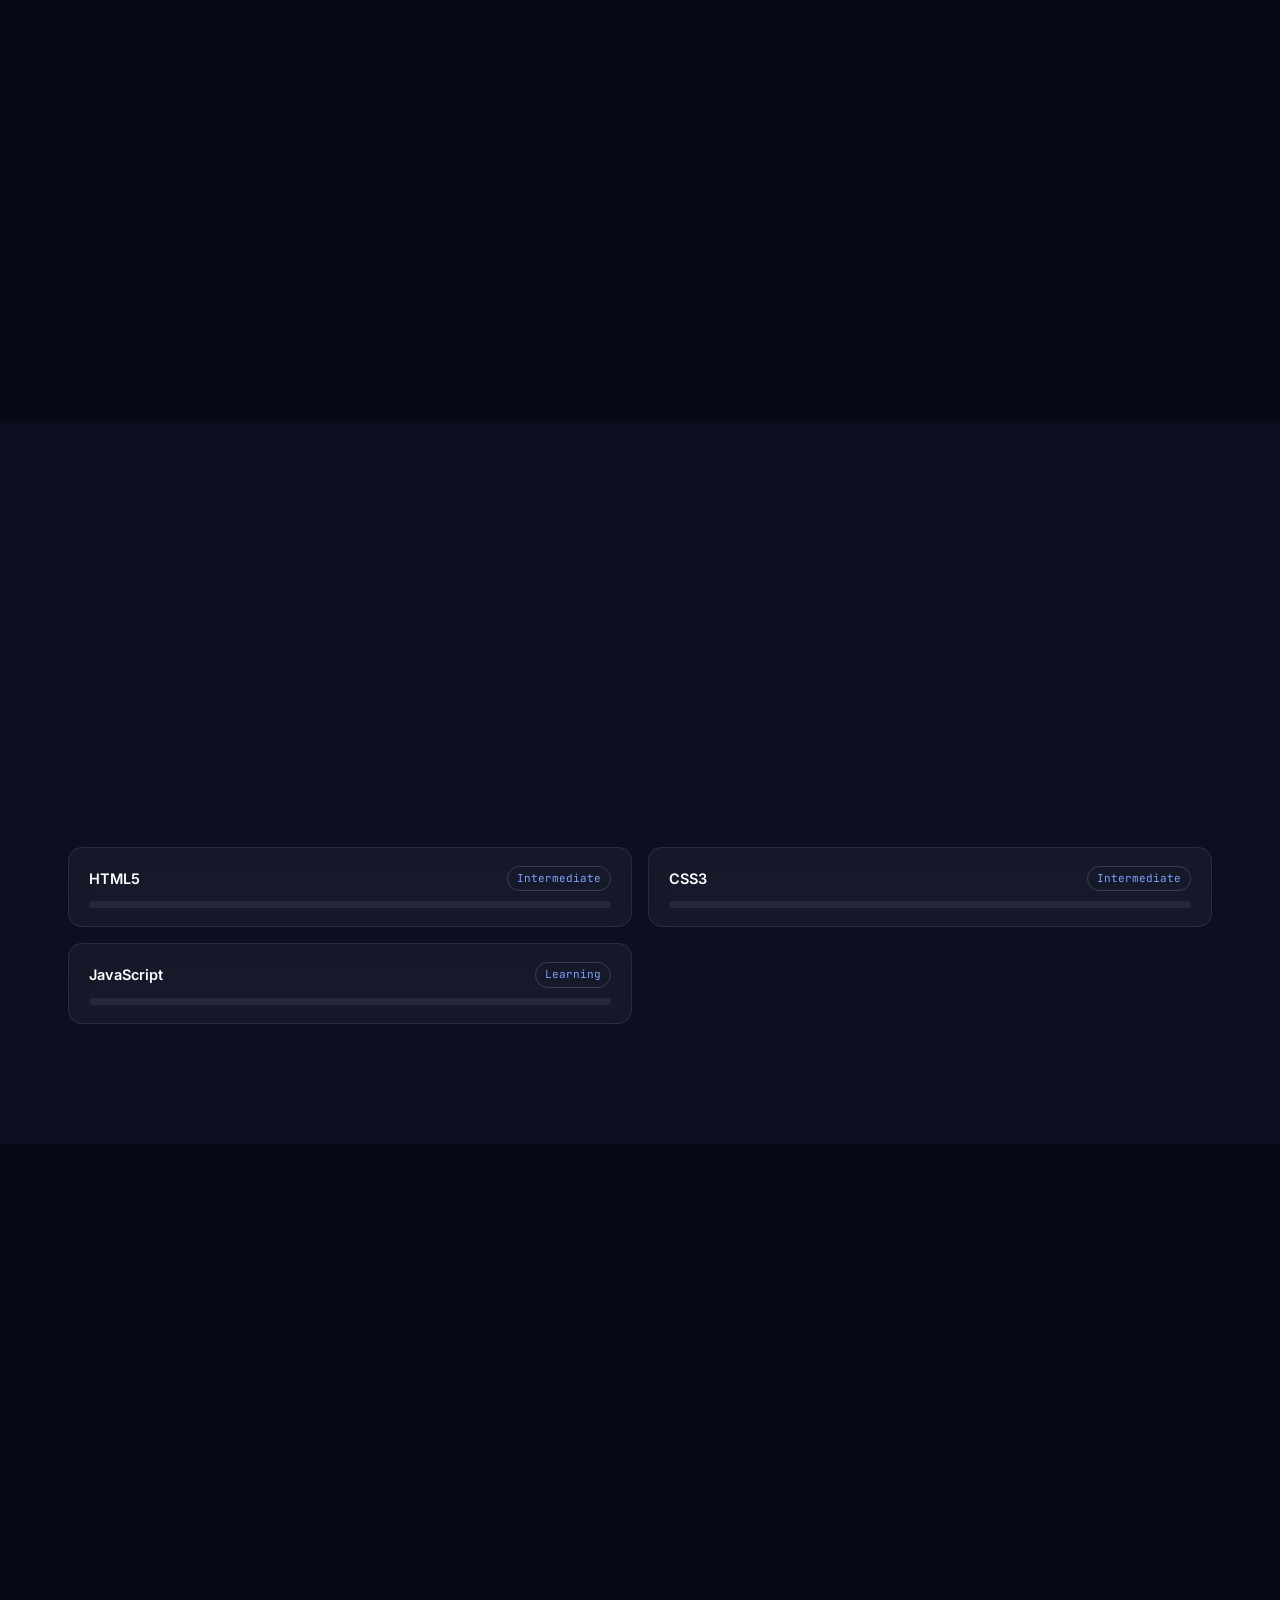
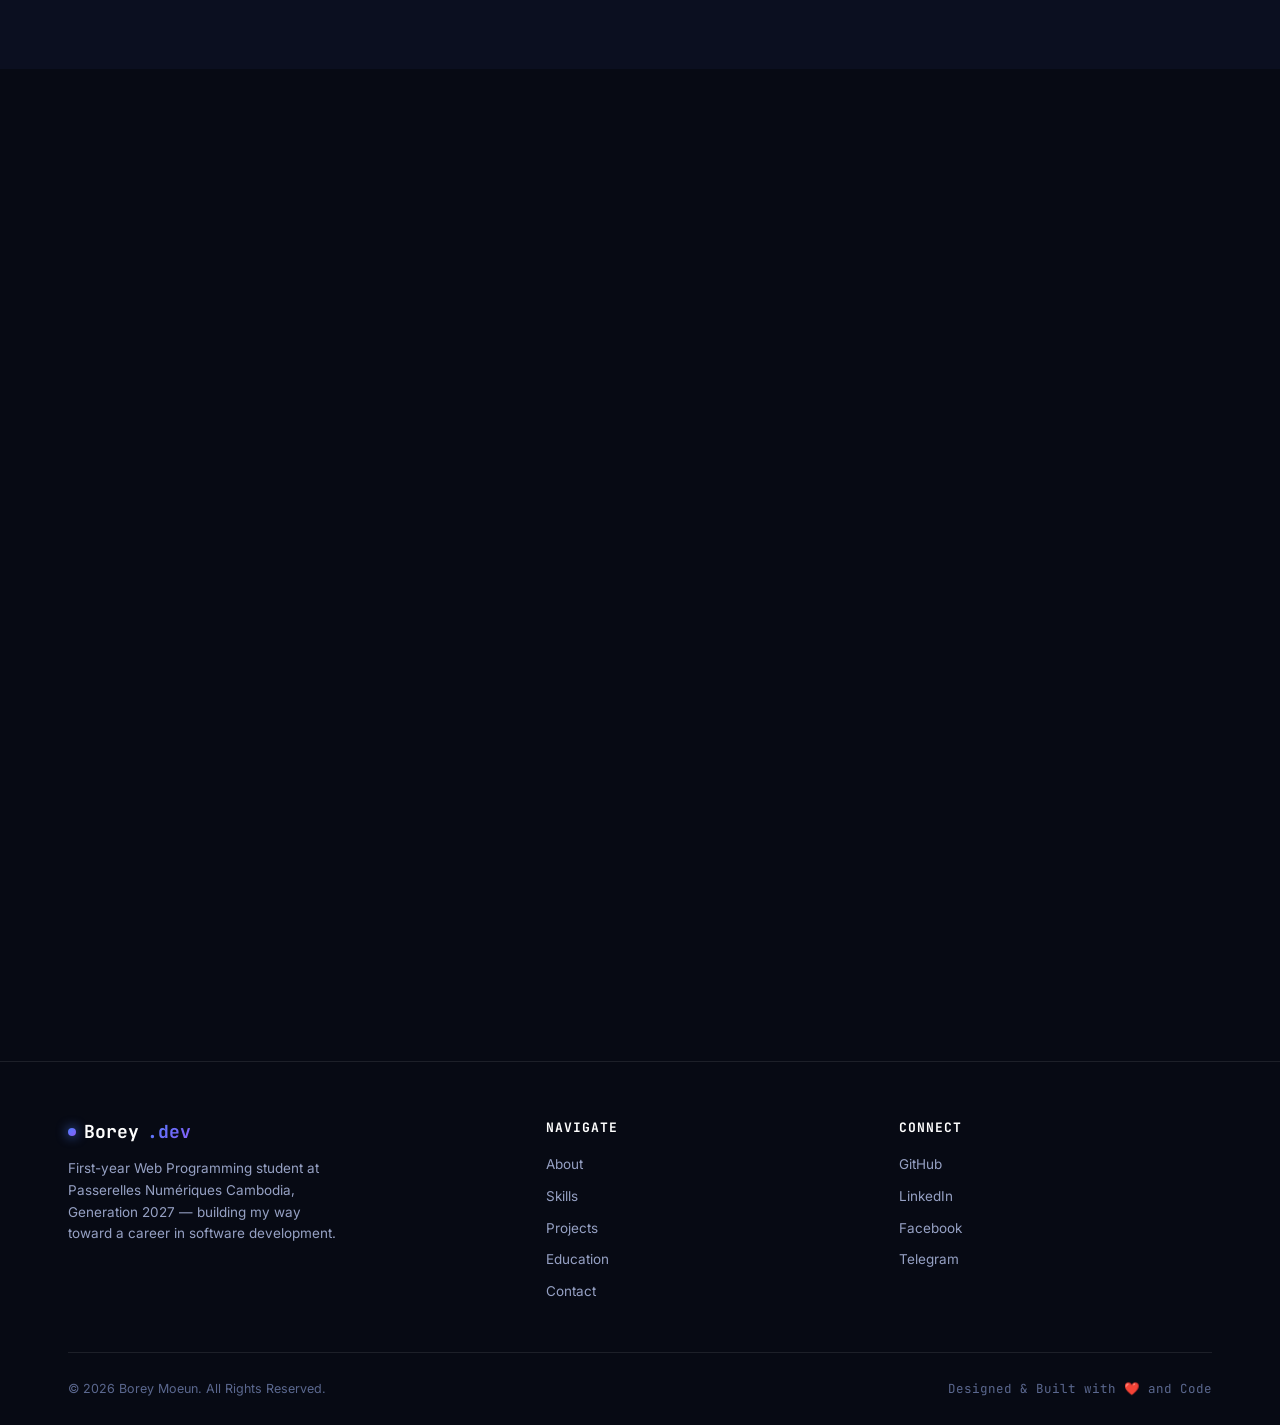
==== commit a108a7c4: "add logo" ====
--- a/index.html
+++ b/index.html
@@ -1,762 +1,1162 @@
 <!DOCTYPE html>
 <html lang="en" data-theme="dark">
+
 <head>
-<meta charset="UTF-8">
-<meta name="viewport" content="width=device-width, initial-scale=1.0">
-<title>Borey Moeun | IT Student, Web Developer and Digital Creator </title>
-<meta name="description" content="Portfolio of Borey Moeun, an IT student and future web programmer building thoughtful digital experiences with modern technology.">
-<meta name="keywords" content="IT student portfolio, web developer, Passerelles Numériques Cambodia, PNC, web programming, Cambodia">
-<meta property="og:title" content="Borey Moeun — IT Student & Future Web Developer">
-<meta property="og:description" content="IT student and future web programmer building modern websites and learning full-stack development.">
-<meta property="og:type" content="website">
-<link rel="preconnect" href="https://fonts.googleapis.com">
-<link rel="preconnect" href="https://fonts.gstatic.com" crossorigin>
-<link href="https://fonts.googleapis.com/css2?family=Sora:wght@400;500;600;700;800&family=Inter:wght@400;500;600;700&family=JetBrains+Mono:wght@400;500;600;700&display=swap" rel="stylesheet">
-<link rel="stylesheet" href="/css/style.css">
-<meta name="google-site-verification" content="លេខកូដសម្ងាត់របស់ខ្លូនឯង" />
+  <meta charset="UTF-8">
+  <meta name="viewport" content="width=device-width, initial-scale=1.0">
+  <title>Borey Moeun | IT Student, Web Developer and Digital Creator </title>
+  <meta name="description"
+    content="Portfolio of Borey Moeun, an IT student and future web programmer building thoughtful digital experiences with modern technology.">
+  <meta name="keywords"
+    content="IT student portfolio, web developer, Passerelles Numériques Cambodia, PNC, web programming, Cambodia">
+  <meta property="og:title" content="Borey Moeun — IT Student & Future Web Developer">
+  <meta property="og:description"
+    content="IT student and future web programmer building modern websites and learning full-stack development.">
+  <meta property="og:type" content="website">
+  <link rel="preconnect" href="https://fonts.googleapis.com">
+  <link rel="preconnect" href="https://fonts.gstatic.com" crossorigin>
+  <link
+    href="https://fonts.googleapis.com/css2?family=Sora:wght@400;500;600;700;800&family=Inter:wght@400;500;600;700&family=JetBrains+Mono:wght@400;500;600;700&display=swap"
+    rel="stylesheet">
+  <link rel="stylesheet" href="/css/style.css">
+  <meta name="google-site-verification" content="លេខកូដសម្ងាត់របស់ខ្លូនឯង" />
+  <link rel="icon" type="image/png" href="./img/borey dev.png">
+  <link rel="icon" type="image/png" sizes="32x32" href="./img/borey dev.png">
+  <link rel="icon" type="image/png" sizes="192x192" href="./img/borey dev.png">
+  <link rel="apple-touch-icon" href="./img/borey dev.png">
 </head>
+
 <body>
-<div id="loader"><div class="loader-mark">$ initializing_portfolio...</div><div class="loader-bar"></div></div>
-
-<div class="grid-bg" aria-hidden="true"></div>
-<div class="digital-network" aria-hidden="true"></div>
-<div class="glow-orb glow-1" aria-hidden="true"></div>
-<div class="glow-orb glow-2" aria-hidden="true"></div>
-<div class="glow-orb glow-3" aria-hidden="true"></div>
-
-<!-- ============ HEADER / NAV ============ -->
-<header id="siteHeader">
-  <div class="container">
-    <nav>
-      <a href="#home" class="logo"><span class="dot"></span>Borey<span class="grad-text">.dev</span></a>
-      <div class="nav-links" id="navLinks">
-        <a href="#home">Home</a>
-        <a href="#about">About</a>
-        <a href="#skills">Skills</a>
-        <a href="#technology">Technology</a>
-        <a href="#projects">Projects</a>
-        <a href="#education">Education</a>
-        <a href="#achievements">Achievements</a>
-        <a href="#experience">Experience</a>
-        <a href="#contact">Contact</a>
-      </div>
-      <div class="nav-actions">
-        <button class="theme-toggle" id="themeToggle" aria-label="Toggle dark and light mode">🌙</button>
-        <a href="/admin/" class="login-icon" aria-label="Open admin login" title="Admin login">
-          <svg viewBox="0 0 24 24" aria-hidden="true"><path d="M15 3h4a2 2 0 0 1 2 2v14a2 2 0 0 1-2 2h-4M10 17l5-5-5-5M15 12H3" fill="none" stroke="currentColor" stroke-linecap="round" stroke-linejoin="round" stroke-width="1.8"/></svg>
-        </a>
-        <a href="#" class="btn btn-primary btn-sm" id="downloadCvBtn">Download CV</a>
-        <button class="hamburger" id="hamburgerBtn" aria-label="Open menu"><span></span><span></span><span></span></button>
-      </div>
-    </nav>
+  <div id="loader">
+    <div class="loader-mark">$ Borey_Moeun_portfolio...</div>
+    <div class="loader-bar"></div>
   </div>
-</header>
-
-<div class="menu-overlay" id="menuOverlay"></div>
-<div class="mobile-menu" id="mobileMenu">
-  <button class="close-menu" id="closeMenuBtn" aria-label="Close menu">✕</button>
-  <a href="#home">Home</a>
-  <a href="#about">About</a>
-  <a href="#skills">Skills</a>
-  <a href="#technology">Technology</a>
-  <a href="#projects">Projects</a>
-  <a href="#education">Education</a>
-  <a href="#achievements">Achievements</a>
-  <a href="#experience">Experience</a>
-  <a href="#contact">Contact</a>
-  <a href="admin/">Admin login</a>
-</div>
-
-<!-- ============ HERO ============ -->
-<section class="hero" id="home">
-  <div class="container">
-    <div class="hero-grid">
-      <div>
-        <div class="status-badge glass"><span class="pulse"></span> <span data-profile="status">Available for Learning &amp; Opportunities</span></div>
-        <h1 class="hero-title">Hi, I'm <span class="name grad-text" data-profile="name">BOREY MOEUN</span></h1>
-        <div class="hero-role" data-profile="role">IT Student &amp; Future Web Programmer<span class="cursor"></span></div>
-        <p class="hero-desc" data-profile="heroDescription">I'm a passionate IT student who enjoys building modern websites, learning new technologies, solving problems, and turning ideas into real digital experiences.</p>
-        <div class="hero-btns">
-          <a href="#projects" class="btn btn-primary">View My Projects</a>
-          <a href="#contact" class="btn btn-outline">Contact Me</a>
-          <a href="#" class="btn btn-outline" id="downloadCvBtn2">Download CV</a>
-        </div>
-        <div class="tech-pills">
-          <span class="tech-pill">HTML</span><span class="tech-pill">CSS</span><span class="tech-pill">JavaScript</span>
-          <span class="tech-pill">Git</span><span class="tech-pill">Github</span><span class="tech-pill">Python</span><span class="tech-pill">Figma and Photo shop</span>
-        </div>
-      </div>
-      <div class="hero-visual">
-        <div style="position:relative;">
-          <div class="avatar-ring" aria-hidden="true"></div>
-          <div class="avatar-frame">
-            <img src="/img/1.png" alt="Professional profile photo" data-profile-image="image">
-          </div>
-          <div class="terminal glass">
-            <div class="terminal-bar"><span></span><span></span><span></span></div>
-            <div class="terminal-body">
-              <div class="line"><span class="prompt">$</span> whoami</div>
-              <div class="line out">Borey_Moeun — web_programming_student</div>
-              <div class="line"><span class="prompt">$</span> status</div>
-              <div class="line out">learning::frontend + backend<span class="tcursor"></span></div>
+
+  <div class="grid-bg" aria-hidden="true"></div>
+  <div class="digital-network" aria-hidden="true"></div>
+  <div class="glow-orb glow-1" aria-hidden="true"></div>
+  <div class="glow-orb glow-2" aria-hidden="true"></div>
+  <div class="glow-orb glow-3" aria-hidden="true"></div>
+
+  <!-- ============ HEADER / NAV ============ -->
+  <header id="siteHeader">
+    <div class="container">
+      <nav>
+        <a href="#home" class="logo"><span class="dot"></span>Borey<span class="grad-text">.dev</span></a>
+          <a href="#home">Home</a>
+          <a href="#about">About</a>
+          <a href="#skills">Skills</a>
+          <a href="#technology">Technology</a>
+          <a href="#projects">Projects</a>
+          <a href="#education">Education</a>
+          <a href="#achievements">Achievements</a>
+          <a href="#experience">Experience</a>
+          <a href="#contact">Contact</a>
+        </div>
+        <div class="nav-actions">
+          <button class="theme-toggle" id="themeToggle" aria-label="Toggle dark and light mode">🌙</button>
+          <a href="/admin/" class="login-icon" aria-label="Open admin login" title="Admin login">
+            <svg viewBox="0 0 24 24" aria-hidden="true">
+              <path d="M15 3h4a2 2 0 0 1 2 2v14a2 2 0 0 1-2 2h-4M10 17l5-5-5-5M15 12H3" fill="none"
+                stroke="currentColor" stroke-linecap="round" stroke-linejoin="round" stroke-width="1.8" />
+            </svg>
+          </a>
+          <!-- <a href="#" class="btn btn-primary btn-sm" id="downloadCvBtn">Download CV</a> -->
+          <button class="hamburger" id="hamburgerBtn"
+            aria-label="Open menu"><span></span><span></span><span></span></button>
+        </div>
+      </nav>
+    </div>
+  </header>
+
+  <div class="menu-overlay" id="menuOverlay"></div>
+  <div class="mobile-menu" id="mobileMenu">
+    <button class="close-menu" id="closeMenuBtn" aria-label="Close menu">✕</button>
+    <a href="#home">Home</a>
+    <a href="#about">About</a>
+    <a href="#skills">Skills</a>
+    <a href="#technology">Technology</a>
+    <a href="#projects">Projects</a>
+    <a href="#education">Education</a>
+    <a href="#achievements">Achievements</a>
+    <a href="#experience">Experience</a>
+    <a href="#contact">Contact</a>
+    <a href="admin/">Admin login</a>
+  </div>
+
+  <!-- ============ HERO ============ -->
+  <section class="hero" id="home">
+    <div class="container">
+      <div class="hero-grid">
+        <div>
+          <div class="status-badge glass"><span class="pulse"></span> <span data-profile="status">Available for Learning
+              &amp; Opportunities</span></div>
+          <h1 class="hero-title">Hi, I'm <span class="name grad-text" data-profile="name">BOREY MOEUN</span></h1>
+          <div class="hero-role" data-profile="role">IT Student &amp; Future Web Programmer<span class="cursor"></span>
+          </div>
+          <p class="hero-desc" data-profile="heroDescription">I'm a passionate IT student who enjoys building modern
+            websites, learning new technologies, solving problems, and turning ideas into real digital experiences.</p>
+          <div class="hero-btns">
+            <a href="#projects" class="btn btn-primary">View My Projects</a>
+            <a href="#contact" class="btn btn-outline">Contact Me</a>
+            <a href="#" class="btn btn-outline" id="downloadCvBtn2">Download CV</a>
+          </div>
+          <div class="tech-pills">
+            <span class="tech-pill">HTML</span><span class="tech-pill">CSS</span><span
+              class="tech-pill">JavaScript</span>
+            <span class="tech-pill">Git</span><span class="tech-pill">Github</span><span
+              class="tech-pill">Python</span><span class="tech-pill">Figma and Photo shop</span>
+          </div>
+        </div>
+        <div class="hero-visual">
+          <div style="position:relative;">
+            <div class="avatar-ring" aria-hidden="true"></div>
+            <div class="avatar-frame">
+              <img src="/img/1.png" alt="Professional profile photo" data-profile-image="image">
             </div>
-          </div>
-        </div>
-      </div>
+            <div class="terminal glass">
+              <div class="terminal-bar"><span></span><span></span><span></span></div>
+              <div class="terminal-body">
+                <div class="line"><span class="prompt">$</span> whoami</div>
+                <div class="line out">Borey_Moeun — web_programming_student</div>
+                <div class="line"><span class="prompt">$</span> status</div>
+                <div class="line out">learning::frontend + backend<span class="tcursor"></span></div>
+              </div>
+            </div>
+          </div>
+        </div>
+      </div>
+    </div>
+    <div class="scroll-cue">
+      <div class="mouse"></div>SCROLL
+    </div>
+  </section>
+
+  <!-- ============ ABOUT ============ -->
+  <section id="about">
+    <div class="container">
+      <div class="eyebrow reveal">Who I Am</div>
+      <h2 class="section-title reveal">About Me</h2>
+      <div class="about-grid">
+        <div class="about-img-wrap reveal">
+          <img src="/img/2.jpg" alt="Placeholder photo of a programming workspace with laptop and code">
+          <div class="code-chip glass">&lt;/&gt; building since 2026</div>
+        </div>
+        <div class="reveal">
+          <p style="color:var(--text-dim); font-size:15.5px;" data-profile="aboutText">I'm a first-year student at
+            Passerelles Numériques Cambodia, studying Web Programming as part of Generation 2027. I'm interested in
+            technology and software development, and I'm currently learning both frontend and backend development. I
+            care about creating digital products that are useful and user-friendly, and I'm continuously working on
+            improving my technical and communication skills.</p>
+          <div class="about-statement" data-profile="statement">"I believe that technology is not only about writing
+            code. It is about solving problems, helping people, and creating meaningful digital experiences."</div>
+          <div class="info-cards">
+            <div class="info-card glass">
+              <div class="ic-label">🎓 Education</div>
+              <div class="ic-value" data-profile="education">Passerelles Numériques Cambodia</div>
+            </div>
+            <div class="info-card glass">
+              <div class="ic-label">💻 Major</div>
+              <div class="ic-value" data-profile="major">Web Programming</div>
+            </div>
+            <div class="info-card glass">
+              <div class="ic-label">📅 Generation</div>
+              <div class="ic-value" data-profile="generation">2027</div>
+            </div>
+            <div class="info-card glass">
+              <div class="ic-label">🌍 Location</div>
+              <div class="ic-value" data-profile="location">Cambodia</div>
+            </div>
+            <div class="info-card glass" style="grid-column:1 / -1;">
+              <div class="ic-label">🚀 Goal</div>
+              <div class="ic-value" data-profile="goal">Become a Professional Developer</div>
+            </div>
+          </div>
+        </div>
+      </div>
+
+      <div class="counters reveal-stagger">
+        <div class="counter-item glass" style="padding:26px 10px;">
+          <div class="counter-num" data-count="1">0</div>
+          <div class="counter-label">Year at PNC</div>
+        </div>
+        <div class="counter-item glass" style="padding:26px 10px;">
+          <div class="counter-num" data-count="4">0</div>
+          <div class="counter-label">Projects Built</div>
+        </div>
+        <div class="counter-item glass" style="padding:26px 10px;">
+          <div class="counter-num" data-count="10">0</div>
+          <div class="counter-label">Technologies Learning</div>
+        </div>
+        <div class="counter-item glass" style="padding:26px 10px;">
+          <div class="counter-num" data-count="2027">0</div>
+          <div class="counter-label">Graduation Target</div>
+        </div>
+      </div>
+    </div>
+  </section>
+
+  <!-- ============ SKILLS ============ -->
+  <section id="skills" style="background:var(--bg-alt);">
+    <div class="container">
+      <div class="eyebrow reveal">Capabilities</div>
+      <h2 class="section-title reveal">Skills Dashboard</h2>
+      <p class="section-sub reveal">A honest snapshot of where I am right now — building steadily, one project at a
+        time.</p>
+
+      <div class="skills-tabs reveal">
+        <button class="skill-tab active" data-tab="frontend">Frontend</button>
+        <button class="skill-tab" data-tab="backend">Backend</button>
+        <button class="skill-tab" data-tab="database">Database</button>
+        <button class="skill-tab" data-tab="tools">Tools</button>
+      </div>
+
+      <div class="skill-panel active" id="panel-frontend" data-skill-category="frontend">
+        <div class="skill-row glass">
+          <div class="skill-row-top"><span class="skill-name">HTML5</span><span class="skill-level">Intermediate</span>
+          </div>
+          <div class="bar-track">
+            <div class="bar-fill" data-w="75"></div>
+          </div>
+        </div>
+        <div class="skill-row glass">
+          <div class="skill-row-top"><span class="skill-name">CSS3</span><span class="skill-level">Intermediate</span>
+          </div>
+          <div class="bar-track">
+            <div class="bar-fill" data-w="70"></div>
+          </div>
+        </div>
+        <div class="skill-row glass">
+          <div class="skill-row-top"><span class="skill-name">JavaScript</span><span class="skill-level">Learning</span>
+          </div>
+          <div class="bar-track">
+            <div class="bar-fill" data-w="50"></div>
+          </div>
+        </div>
+        <div class="skill-row glass">
+          <div class="skill-row-top"><span class="skill-name">Responsive Design</span><span
+              class="skill-level">Intermediate</span></div>
+          <div class="bar-track">
+            <div class="bar-fill" data-w="65"></div>
+          </div>
+        </div>
+        <div class="skill-row glass">
+          <div class="skill-row-top"><span class="skill-name">React.js</span><span class="skill-level">Beginner</span>
+          </div>
+          <div class="bar-track">
+            <div class="bar-fill" data-w="30"></div>
+          </div>
+        </div>
+      </div>
+      <div class="skill-panel" id="panel-backend" data-skill-category="backend">
+        <div class="skill-row glass">
+          <div class="skill-row-top"><span class="skill-name">Node.js</span><span class="skill-level">Beginner</span>
+          </div>
+          <div class="bar-track">
+            <div class="bar-fill" data-w="30"></div>
+          </div>
+        </div>
+        <div class="skill-row glass">
+          <div class="skill-row-top"><span class="skill-name">Python</span><span class="skill-level">Learning</span>
+          </div>
+          <div class="bar-track">
+            <div class="bar-fill" data-w="45"></div>
+          </div>
+        </div>
+        <div class="skill-row glass">
+          <div class="skill-row-top"><span class="skill-name">Flask</span><span class="skill-level">Beginner</span>
+          </div>
+          <div class="bar-track">
+            <div class="bar-fill" data-w="25"></div>
+          </div>
+        </div>
+        <div class="skill-row glass">
+          <div class="skill-row-top"><span class="skill-name">REST API</span><span class="skill-level">Beginner</span>
+          </div>
+          <div class="bar-track">
+            <div class="bar-fill" data-w="30"></div>
+          </div>
+        </div>
+      </div>
+      <div class="skill-panel" id="panel-database" data-skill-category="database">
+        <div class="skill-row glass">
+          <div class="skill-row-top"><span class="skill-name">MySQL</span><span class="skill-level">Learning</span>
+          </div>
+          <div class="bar-track">
+            <div class="bar-fill" data-w="40"></div>
+          </div>
+        </div>
+        <div class="skill-row glass">
+          <div class="skill-row-top"><span class="skill-name">SQLite</span><span class="skill-level">Beginner</span>
+          </div>
+          <div class="bar-track">
+            <div class="bar-fill" data-w="30"></div>
+          </div>
+        </div>
+        <div class="skill-row glass">
+          <div class="skill-row-top"><span class="skill-name">MongoDB</span><span class="skill-level">Beginner</span>
+          </div>
+          <div class="bar-track">
+            <div class="bar-fill" data-w="20"></div>
+          </div>
+        </div>
+      </div>
+      <div class="skill-panel" id="panel-tools" data-skill-category="tools">
+        <div class="skill-row glass">
+          <div class="skill-row-top"><span class="skill-name">Git</span><span class="skill-level">Intermediate</span>
+          </div>
+          <div class="bar-track">
+            <div class="bar-fill" data-w="60"></div>
+          </div>
+        </div>
+        <div class="skill-row glass">
+          <div class="skill-row-top"><span class="skill-name">GitHub</span><span class="skill-level">Intermediate</span>
+          </div>
+          <div class="bar-track">
+            <div class="bar-fill" data-w="60"></div>
+          </div>
+        </div>
+        <div class="skill-row glass">
+          <div class="skill-row-top"><span class="skill-name">VS Code</span><span
+              class="skill-level">Intermediate</span></div>
+          <div class="bar-track">
+            <div class="bar-fill" data-w="70"></div>
+          </div>
+        </div>
+        <div class="skill-row glass">
+          <div class="skill-row-top"><span class="skill-name">Figma</span><span class="skill-level">Beginner</span>
+          </div>
+          <div class="bar-track">
+            <div class="bar-fill" data-w="30"></div>
+          </div>
+        </div>
+        <div class="skill-row glass">
+          <div class="skill-row-top"><span class="skill-name">Microsoft Office</span><span
+              class="skill-level">Intermediate</span></div>
+          <div class="bar-track">
+            <div class="bar-fill" data-w="75"></div>
+          </div>
+        </div>
+      </div>
+    </div>
+  </section>
+
+  <!-- ============ TECHNOLOGY ============ -->
+  <section id="technology">
+    <div class="container">
+      <div class="eyebrow reveal">Toolkit</div>
+      <h2 class="section-title reveal">Technologies I Work With</h2>
+      <p class="section-sub reveal">Hover a card to see how I use it.</p>
+      <div class="tech-grid reveal-stagger" id="technologyGrid">
+        <div class="tech-card glass" tabindex="0" role="button" aria-pressed="false">
+          <div class="tc-icon">🟧</div>
+          <div class="tc-name">HTML5</div>
+          <div class="tc-desc glass">Semantic structure for accessible, SEO-friendly pages.</div>
+        </div>
+        <div class="tech-card glass" tabindex="0" role="button" aria-pressed="false">
+          <div class="tc-icon">🟦</div>
+          <div class="tc-name">CSS3</div>
+          <div class="tc-desc glass">Layouts, animations, and responsive styling.</div>
+        </div>
+        <div class="tech-card glass" tabindex="0" role="button" aria-pressed="false">
+          <div class="tc-icon">🟨</div>
+          <div class="tc-name">JavaScript</div>
+          <div class="tc-desc glass">Interactivity, DOM logic, and dynamic behavior.</div>
+        </div>
+        <div class="tech-card glass" tabindex="0" role="button" aria-pressed="false">
+          <div class="tc-icon">⚛️</div>
+          <div class="tc-name">React</div>
+          <div class="tc-desc glass">Building reusable, component-based interfaces.</div>
+        </div>
+        <div class="tech-card glass" tabindex="0" role="button" aria-pressed="false">
+          <div class="tc-icon">🟩</div>
+          <div class="tc-name">Node.js</div>
+          <div class="tc-desc glass">Server-side JavaScript for backend logic.</div>
+        </div>
+        <div class="tech-card glass" tabindex="0" role="button" aria-pressed="false">
+          <div class="tc-icon">🐍</div>
+          <div class="tc-name">Python</div>
+          <div class="tc-desc glass">Scripting, logic practice, and backend basics.</div>
+        </div>
+        <div class="tech-card glass" tabindex="0" role="button" aria-pressed="false">
+          <div class="tc-icon">🧪</div>
+          <div class="tc-name">Flask</div>
+          <div class="tc-desc glass">Lightweight Python framework for small APIs.</div>
+        </div>
+        <div class="tech-card glass" tabindex="0" role="button" aria-pressed="false">
+          <div class="tc-icon">🐬</div>
+          <div class="tc-name">MySQL</div>
+          <div class="tc-desc glass">Relational databases and structured queries.</div>
+        </div>
+        <div class="tech-card glass" tabindex="0" role="button" aria-pressed="false">
+          <div class="tc-icon">🍃</div>
+          <div class="tc-name">MongoDB</div>
+          <div class="tc-desc glass">Document-based storage for flexible data.</div>
+        </div>
+        <div class="tech-card glass" tabindex="0" role="button" aria-pressed="false">
+          <div class="tc-icon">🔀</div>
+          <div class="tc-name">Git</div>
+          <div class="tc-desc glass">Version control for tracking every change.</div>
+        </div>
+        <div class="tech-card glass" tabindex="0" role="button" aria-pressed="false">
+          <div class="tc-icon">🐙</div>
+          <div class="tc-name">GitHub</div>
+          <div class="tc-desc glass">Hosting repositories and collaborating on code.</div>
+        </div>
+        <div class="tech-card glass" tabindex="0" role="button" aria-pressed="false">
+          <div class="tc-icon">🎨</div>
+          <div class="tc-name">Figma</div>
+          <div class="tc-desc glass">Designing wireframes and UI mockups.</div>
+        </div>
+      </div>
+    </div>
+  </section>
+  <!-- ============ PROJECTS ============ -->
+  <section id="projects" style="background:var(--bg-alt);">
+    <div class="container">
+      <div class="eyebrow reveal">Selected Work</div>
+      <h2 class="section-title reveal">Projects</h2>
+      <p class="section-sub reveal">A few things I've built while learning. Click any card for the full breakdown.</p>
+
+      <div class="filter-bar reveal">
+        <button class="filter-btn active" data-filter="all">All</button>
+        <button class="filter-btn" data-filter="frontend">Frontend</button>
+        <button class="filter-btn" data-filter="fullstack">Full-Stack</button>
+        <button class="filter-btn" data-filter="concept">Concept</button>
+      </div>
+
+      <div class="projects-grid reveal-stagger" id="projectsGrid">
+        <!-- injected by JS -->
+      </div>
+
+      <div class="center-btn reveal"><a href="#projects" class="btn btn-outline">View All Projects</a></div>
+    </div>
+  </section>
+
+  <div class="modal-overlay" id="projectModal">
+    <div class="modal-box" style="position:relative;">
+      <button class="modal-close" id="modalClose" aria-label="Close project details">✕</button>
+      <div id="modalContent"></div>
     </div>
   </div>
-  <div class="scroll-cue"><div class="mouse"></div>SCROLL</div>
-</section>
-
-<!-- ============ ABOUT ============ -->
-<section id="about">
-  <div class="container">
-    <div class="eyebrow reveal">Who I Am</div>
-    <h2 class="section-title reveal">About Me</h2>
-    <div class="about-grid">
-      <div class="about-img-wrap reveal">
-        <img src="/img/2.jpg" alt="Placeholder photo of a programming workspace with laptop and code">
-        <div class="code-chip glass">&lt;/&gt; building since 2026</div>
-      </div>
-      <div class="reveal">
-        <p style="color:var(--text-dim); font-size:15.5px;" data-profile="aboutText">I'm a first-year student at Passerelles Numériques Cambodia, studying Web Programming as part of Generation 2027. I'm interested in technology and software development, and I'm currently learning both frontend and backend development. I care about creating digital products that are useful and user-friendly, and I'm continuously working on improving my technical and communication skills.</p>
-        <div class="about-statement" data-profile="statement">"I believe that technology is not only about writing code. It is about solving problems, helping people, and creating meaningful digital experiences."</div>
-        <div class="info-cards">
-          <div class="info-card glass"><div class="ic-label">🎓 Education</div><div class="ic-value" data-profile="education">Passerelles Numériques Cambodia</div></div>
-          <div class="info-card glass"><div class="ic-label">💻 Major</div><div class="ic-value" data-profile="major">Web Programming</div></div>
-          <div class="info-card glass"><div class="ic-label">📅 Generation</div><div class="ic-value" data-profile="generation">2027</div></div>
-          <div class="info-card glass"><div class="ic-label">🌍 Location</div><div class="ic-value" data-profile="location">Cambodia</div></div>
-          <div class="info-card glass" style="grid-column:1 / -1;"><div class="ic-label">🚀 Goal</div><div class="ic-value" data-profile="goal">Become a Professional Developer</div></div>
-        </div>
-      </div>
-    </div>
-
-    <div class="counters reveal-stagger">
-      <div class="counter-item glass" style="padding:26px 10px;"><div class="counter-num" data-count="1">0</div><div class="counter-label">Year at PNC</div></div>
-      <div class="counter-item glass" style="padding:26px 10px;"><div class="counter-num" data-count="4">0</div><div class="counter-label">Projects Built</div></div>
-      <div class="counter-item glass" style="padding:26px 10px;"><div class="counter-num" data-count="10">0</div><div class="counter-label">Technologies Learning</div></div>
-      <div class="counter-item glass" style="padding:26px 10px;"><div class="counter-num" data-count="2027">0</div><div class="counter-label">Graduation Target</div></div>
-    </div>
-  </div>
-</section>
-
-<!-- ============ SKILLS ============ -->
-<section id="skills" style="background:var(--bg-alt);">
-  <div class="container">
-    <div class="eyebrow reveal">Capabilities</div>
-    <h2 class="section-title reveal">Skills Dashboard</h2>
-    <p class="section-sub reveal">A honest snapshot of where I am right now — building steadily, one project at a time.</p>
-
-    <div class="skills-tabs reveal">
-      <button class="skill-tab active" data-tab="frontend">Frontend</button>
-      <button class="skill-tab" data-tab="backend">Backend</button>
-      <button class="skill-tab" data-tab="database">Database</button>
-      <button class="skill-tab" data-tab="tools">Tools</button>
-    </div>
-
-    <div class="skill-panel active" id="panel-frontend" data-skill-category="frontend">
-      <div class="skill-row glass"><div class="skill-row-top"><span class="skill-name">HTML5</span><span class="skill-level">Intermediate</span></div><div class="bar-track"><div class="bar-fill" data-w="75"></div></div></div>
-      <div class="skill-row glass"><div class="skill-row-top"><span class="skill-name">CSS3</span><span class="skill-level">Intermediate</span></div><div class="bar-track"><div class="bar-fill" data-w="70"></div></div></div>
-      <div class="skill-row glass"><div class="skill-row-top"><span class="skill-name">JavaScript</span><span class="skill-level">Learning</span></div><div class="bar-track"><div class="bar-fill" data-w="50"></div></div></div>
-      <div class="skill-row glass"><div class="skill-row-top"><span class="skill-name">Responsive Design</span><span class="skill-level">Intermediate</span></div><div class="bar-track"><div class="bar-fill" data-w="65"></div></div></div>
-      <div class="skill-row glass"><div class="skill-row-top"><span class="skill-name">React.js</span><span class="skill-level">Beginner</span></div><div class="bar-track"><div class="bar-fill" data-w="30"></div></div></div>
-    </div>
-    <div class="skill-panel" id="panel-backend" data-skill-category="backend">
-      <div class="skill-row glass"><div class="skill-row-top"><span class="skill-name">Node.js</span><span class="skill-level">Beginner</span></div><div class="bar-track"><div class="bar-fill" data-w="30"></div></div></div>
-      <div class="skill-row glass"><div class="skill-row-top"><span class="skill-name">Python</span><span class="skill-level">Learning</span></div><div class="bar-track"><div class="bar-fill" data-w="45"></div></div></div>
-      <div class="skill-row glass"><div class="skill-row-top"><span class="skill-name">Flask</span><span class="skill-level">Beginner</span></div><div class="bar-track"><div class="bar-fill" data-w="25"></div></div></div>
-      <div class="skill-row glass"><div class="skill-row-top"><span class="skill-name">REST API</span><span class="skill-level">Beginner</span></div><div class="bar-track"><div class="bar-fill" data-w="30"></div></div></div>
-    </div>
-    <div class="skill-panel" id="panel-database" data-skill-category="database">
-      <div class="skill-row glass"><div class="skill-row-top"><span class="skill-name">MySQL</span><span class="skill-level">Learning</span></div><div class="bar-track"><div class="bar-fill" data-w="40"></div></div></div>
-      <div class="skill-row glass"><div class="skill-row-top"><span class="skill-name">SQLite</span><span class="skill-level">Beginner</span></div><div class="bar-track"><div class="bar-fill" data-w="30"></div></div></div>
-      <div class="skill-row glass"><div class="skill-row-top"><span class="skill-name">MongoDB</span><span class="skill-level">Beginner</span></div><div class="bar-track"><div class="bar-fill" data-w="20"></div></div></div>
-    </div>
-    <div class="skill-panel" id="panel-tools" data-skill-category="tools">
-      <div class="skill-row glass"><div class="skill-row-top"><span class="skill-name">Git</span><span class="skill-level">Intermediate</span></div><div class="bar-track"><div class="bar-fill" data-w="60"></div></div></div>
-      <div class="skill-row glass"><div class="skill-row-top"><span class="skill-name">GitHub</span><span class="skill-level">Intermediate</span></div><div class="bar-track"><div class="bar-fill" data-w="60"></div></div></div>
-      <div class="skill-row glass"><div class="skill-row-top"><span class="skill-name">VS Code</span><span class="skill-level">Intermediate</span></div><div class="bar-track"><div class="bar-fill" data-w="70"></div></div></div>
-      <div class="skill-row glass"><div class="skill-row-top"><span class="skill-name">Figma</span><span class="skill-level">Beginner</span></div><div class="bar-track"><div class="bar-fill" data-w="30"></div></div></div>
-      <div class="skill-row glass"><div class="skill-row-top"><span class="skill-name">Microsoft Office</span><span class="skill-level">Intermediate</span></div><div class="bar-track"><div class="bar-fill" data-w="75"></div></div></div>
-    </div>
-  </div>
-</section>
-
-<!-- ============ TECHNOLOGY ============ -->
-<section id="technology">
-  <div class="container">
-    <div class="eyebrow reveal">Toolkit</div>
-    <h2 class="section-title reveal">Technologies I Work With</h2>
-    <p class="section-sub reveal">Hover a card to see how I use it.</p>
-    <div class="tech-grid reveal-stagger" id="technologyGrid">
-      <div class="tech-card glass" tabindex="0" role="button" aria-pressed="false"><div class="tc-icon">🟧</div><div class="tc-name">HTML5</div><div class="tc-desc glass">Semantic structure for accessible, SEO-friendly pages.</div></div>
-      <div class="tech-card glass" tabindex="0" role="button" aria-pressed="false"><div class="tc-icon">🟦</div><div class="tc-name">CSS3</div><div class="tc-desc glass">Layouts, animations, and responsive styling.</div></div>
-      <div class="tech-card glass" tabindex="0" role="button" aria-pressed="false"><div class="tc-icon">🟨</div><div class="tc-name">JavaScript</div><div class="tc-desc glass">Interactivity, DOM logic, and dynamic behavior.</div></div>
-      <div class="tech-card glass" tabindex="0" role="button" aria-pressed="false"><div class="tc-icon">⚛️</div><div class="tc-name">React</div><div class="tc-desc glass">Building reusable, component-based interfaces.</div></div>
-      <div class="tech-card glass" tabindex="0" role="button" aria-pressed="false"><div class="tc-icon">🟩</div><div class="tc-name">Node.js</div><div class="tc-desc glass">Server-side JavaScript for backend logic.</div></div>
-      <div class="tech-card glass" tabindex="0" role="button" aria-pressed="false"><div class="tc-icon">🐍</div><div class="tc-name">Python</div><div class="tc-desc glass">Scripting, logic practice, and backend basics.</div></div>
-      <div class="tech-card glass" tabindex="0" role="button" aria-pressed="false"><div class="tc-icon">🧪</div><div class="tc-name">Flask</div><div class="tc-desc glass">Lightweight Python framework for small APIs.</div></div>
-      <div class="tech-card glass" tabindex="0" role="button" aria-pressed="false"><div class="tc-icon">🐬</div><div class="tc-name">MySQL</div><div class="tc-desc glass">Relational databases and structured queries.</div></div>
-      <div class="tech-card glass" tabindex="0" role="button" aria-pressed="false"><div class="tc-icon">🍃</div><div class="tc-name">MongoDB</div><div class="tc-desc glass">Document-based storage for flexible data.</div></div>
-      <div class="tech-card glass" tabindex="0" role="button" aria-pressed="false"><div class="tc-icon">🔀</div><div class="tc-name">Git</div><div class="tc-desc glass">Version control for tracking every change.</div></div>
-      <div class="tech-card glass" tabindex="0" role="button" aria-pressed="false"><div class="tc-icon">🐙</div><div class="tc-name">GitHub</div><div class="tc-desc glass">Hosting repositories and collaborating on code.</div></div>
-      <div class="tech-card glass" tabindex="0" role="button" aria-pressed="false"><div class="tc-icon">🎨</div><div class="tc-name">Figma</div><div class="tc-desc glass">Designing wireframes and UI mockups.</div></div>
-    </div>
-  </div>
-</section>
-<!-- ============ PROJECTS ============ -->
-<section id="projects" style="background:var(--bg-alt);">
-  <div class="container">
-    <div class="eyebrow reveal">Selected Work</div>
-    <h2 class="section-title reveal">Projects</h2>
-    <p class="section-sub reveal">A few things I've built while learning. Click any card for the full breakdown.</p>
-
-    <div class="filter-bar reveal">
-      <button class="filter-btn active" data-filter="all">All</button>
-      <button class="filter-btn" data-filter="frontend">Frontend</button>
-      <button class="filter-btn" data-filter="fullstack">Full-Stack</button>
-      <button class="filter-btn" data-filter="concept">Concept</button>
-    </div>
-
-    <div class="projects-grid reveal-stagger" id="projectsGrid">
-      <!-- injected by JS -->
-    </div>
-
-    <div class="center-btn reveal"><a href="#projects" class="btn btn-outline">View All Projects</a></div>
-  </div>
-</section>
-
-<div class="modal-overlay" id="projectModal">
-  <div class="modal-box" style="position:relative;">
-    <button class="modal-close" id="modalClose" aria-label="Close project details">✕</button>
-    <div id="modalContent"></div>
-  </div>
-</div>
-
-<!-- ============ EDUCATION ============ -->
-<section id="education">
-  <div class="container">
-    <div class="eyebrow reveal">Academic Path</div>
-    <h2 class="section-title reveal">Education</h2>
-    <p class="section-sub reveal">Currently enrolled, building the foundation for a career in tech.</p>
-    <div class="timeline reveal">
-      <div class="tl-item">
-        <div class="tl-card glass">
-          <div class="tl-date">2026 — Present · Generation 2027</div>
-          <div class="tl-title">Web Programming Student</div>
-          <div class="tl-org">Passerelles Numériques Cambodia (PNC)</div>
-          <div class="tl-tags">
-            <span>Programming</span><span>Web Development</span><span>English</span><span>Communication</span>
-            <span>Basic Computer</span><span>MS Office</span><span>Logic</span><span>Professional Skills</span>
-          </div>
-        </div>
-      </div>
-      <div class="tl-item">
-        <div class="tl-card glass">
-          <div class="tl-date">Milestone</div>
-          <div class="tl-title">Foundations Completed</div>
-          <div class="tl-org">Programming logic, basic computer literacy, and English communication fundamentals</div>
-        </div>
-      </div>
-      <div class="tl-item">
-        <div class="tl-card glass">
-          <div class="tl-date">In Progress</div>
-          <div class="tl-title">Web Development Track</div>
-          <div class="tl-org">HTML, CSS, JavaScript, and early full-stack concepts</div>
-        </div>
-      </div>
-    </div>
-  </div>
-</section>
-
-<!-- ============ ACHIEVEMENTS ============ -->
-<section id="achievements" style="background:var(--bg-alt);">
-  <div class="container">
-    <div class="eyebrow reveal">Recognition</div>
-    <h2 class="section-title reveal">Achievements &amp; Certificates</h2>
-    <p class="section-sub reveal">Placeholders — swap in your real certificates and dates.</p>
-    <div class="cert-grid reveal-stagger">
-      <div class="cert-card glass">
-        <div class="cert-img"><img src="https://images.unsplash.com/photo-1454165804606-c3d57bc86b40?w=400&q=80" alt="Placeholder certificate image"></div>
-        <div class="cert-body">
-          <div class="cert-cat">Programming</div>
-          <div class="cert-title">Intro to Web Programming</div>
-          <div class="cert-org">Passerelles Numériques Cambodia · 2026</div>
-          <div class="cert-desc">Completed foundational coursework in HTML, CSS, and programming logic.</div>
-        </div>
-      </div>
-      <div class="cert-card glass">
-        <div class="cert-img"><img src="https://images.unsplash.com/photo-1523240795612-9a054b0db644?w=400&q=80" alt="Placeholder certificate image"></div>
-        <div class="cert-body">
-          <div class="cert-cat">English</div>
-          <div class="cert-title">English Communication Certificate</div>
-          <div class="cert-org">PNC Language Program · 2026</div>
-          <div class="cert-desc">Certificate for completing English communication training modules.</div>
-        </div>
-      </div>
-      <div class="cert-card glass">
-        <div class="cert-img"><img src="https://images.unsplash.com/photo-1517048676732-d65bc937f952?w=400&q=80" alt="Placeholder workshop image"></div>
-        <div class="cert-body">
-          <div class="cert-cat">Workshop</div>
-          <div class="cert-title">Intro to Technology Workshop</div>
-          <div class="cert-org">PNC Tech Series · 2026</div>
-          <div class="cert-desc">Hands-on workshop covering digital tools and basic computer skills.</div>
-        </div>
-      </div>
-      <div class="cert-card glass">
-        <div class="cert-img"><img src="https://images.unsplash.com/photo-1522202176988-66273c2fd55f?w=400&q=80" alt="Placeholder school activity image"></div>
-        <div class="cert-body">
-          <div class="cert-cat">School Activity</div>
-          <div class="cert-title">Class Presentation Day</div>
-          <div class="cert-org">PNC Campus Event · 2026</div>
-          <div class="cert-desc">Presented a group project to classmates and instructors.</div>
-        </div>
-      </div>
-      <div class="cert-card glass">
-        <div class="cert-img"><img src="https://images.unsplash.com/photo-1522071820081-009f0129c71c?w=400&q=80" alt="Placeholder team project image"></div>
-        <div class="cert-body">
-          <div class="cert-cat">Team Project</div>
-          <div class="cert-title">Group Website Build</div>
-          <div class="cert-org">PNC Web Programming Class · 2026</div>
-          <div class="cert-desc">Collaborated with classmates to design and build a small website.</div>
-        </div>
-      </div>
-      <div class="cert-card glass">
-        <div class="cert-img"><img src="https://images.unsplash.com/photo-1519389950473-47ba0277781c?w=400&q=80" alt="Placeholder competition image"></div>
-        <div class="cert-body">
-          <div class="cert-cat">Competition</div>
-          <div class="cert-title">Internal Coding Challenge</div>
-          <div class="cert-org">PNC Student Activity · 2026</div>
-          <div class="cert-desc">Participated in a friendly coding challenge among classmates.</div>
-        </div>
-      </div>
-    </div>
-  </div>
-</section>
-
-<!-- ============ EXPERIENCE ============ -->
-<section id="experience">
-  <div class="container">
-    <div class="eyebrow reveal">Hands-On Practice</div>
-    <h2 class="section-title reveal">Learning &amp; Practical Experience</h2>
-    <p class="section-sub reveal">As a student, my "experience" is practice — real projects, real teamwork, real iteration.</p>
-    <div class="timeline reveal">
-      <div class="tl-item"><div class="tl-card glass"><div class="tl-date">Ongoing</div><div class="tl-title">Academic &amp; Team Projects</div><div class="tl-org">Building websites individually and in small groups as part of coursework.</div></div></div>
-      <div class="tl-item"><div class="tl-card glass"><div class="tl-date">Ongoing</div><div class="tl-title">Programming Practice</div><div class="tl-org">Daily practice with HTML, CSS, JavaScript, and logic exercises.</div></div></div>
-      <div class="tl-item"><div class="tl-card glass"><div class="tl-date">Ongoing</div><div class="tl-title">Presentation Experience</div><div class="tl-org">Presenting project work to classmates and instructors to build confidence.</div></div></div>
-      <div class="tl-item"><div class="tl-card glass"><div class="tl-date">Ongoing</div><div class="tl-title">Research &amp; UI/UX Practice</div><div class="tl-org">Exploring design tools like Figma and researching best practices for usability.</div></div></div>
-      <div class="tl-item"><div class="tl-card glass"><div class="tl-date">Ongoing</div><div class="tl-title">Git/GitHub Practice</div><div class="tl-org">Version-controlling projects and learning collaborative workflows.</div></div></div>
-    </div>
-  </div>
-</section>
-
-<!-- ============ SOFT SKILLS ============ -->
-<section style="background:var(--bg-alt);">
-  <div class="container">
-    <div class="eyebrow reveal">Beyond the Code</div>
-    <h2 class="section-title reveal">Soft Skills</h2>
-    <div class="soft-grid reveal-stagger">
-      <div class="soft-card glass"><div class="soft-icon">💬</div><div class="soft-name">Communication</div></div>
-      <div class="soft-card glass"><div class="soft-icon">🤝</div><div class="soft-name">Teamwork</div></div>
-      <div class="soft-card glass"><div class="soft-icon">🧩</div><div class="soft-name">Problem Solving</div></div>
-      <div class="soft-card glass"><div class="soft-icon">⏱️</div><div class="soft-name">Time Management</div></div>
-      <div class="soft-card glass"><div class="soft-icon">🎨</div><div class="soft-name">Creativity</div></div>
-      <div class="soft-card glass"><div class="soft-icon">🔄</div><div class="soft-name">Adaptability</div></div>
-      <div class="soft-card glass"><div class="soft-icon">🧠</div><div class="soft-name">Critical Thinking</div></div>
-      <div class="soft-card glass"><div class="soft-icon">📚</div><div class="soft-name">Self-Learning</div></div>
-    </div>
-  </div>
-</section>
-
-<!-- ============ LEARNING JOURNEY ============ -->
-<section id="journey">
-  <div class="container">
-    <div class="eyebrow reveal">The Roadmap</div>
-    <h2 class="section-title reveal">My Learning Journey</h2>
-    <p class="section-sub reveal">Each step builds on the last — here's where I've been and where I'm headed.</p>
-    <div class="roadmap reveal">
-      <div class="rm-step done"><div class="rm-marker"><div class="rm-dot">✓</div><div class="rm-line"></div></div><div class="rm-content"><div class="rm-year">2026</div><div class="rm-label">Programming Fundamentals</div></div></div>
-      <div class="rm-step done"><div class="rm-marker"><div class="rm-dot">✓</div><div class="rm-line"></div></div><div class="rm-content"><div class="rm-year">2026</div><div class="rm-label">Web Development</div></div></div>
-      <div class="rm-step done"><div class="rm-marker"><div class="rm-dot">3</div><div class="rm-line"></div></div><div class="rm-content"><div class="rm-year">In Progress</div><div class="rm-label">JavaScript</div></div></div>
-      <div class="rm-step"><div class="rm-marker"><div class="rm-dot">4</div><div class="rm-line"></div></div><div class="rm-content"><div class="rm-year">Next</div><div class="rm-label">React.js</div></div></div>
-      <div class="rm-step"><div class="rm-marker"><div class="rm-dot">5</div><div class="rm-line"></div></div><div class="rm-content"><div class="rm-year">Next</div><div class="rm-label">Backend Development</div></div></div>
-      <div class="rm-step"><div class="rm-marker"><div class="rm-dot">6</div><div class="rm-line"></div></div><div class="rm-content"><div class="rm-year">Future</div><div class="rm-label">Database</div></div></div>
-      <div class="rm-step"><div class="rm-marker"><div class="rm-dot">7</div><div class="rm-line"></div></div><div class="rm-content"><div class="rm-year">Future</div><div class="rm-label">Full-Stack Development</div></div></div>
-      <div class="rm-step"><div class="rm-marker"><div class="rm-dot">8</div></div><div class="rm-content"><div class="rm-year">Goal</div><div class="rm-label">Professional Developer</div></div></div>
-    </div>
-  </div>
-</section>
-
-<!-- ============ FUTURE GOALS ============ -->
-<section style="background:var(--bg-alt);">
-  <div class="container">
-    <div class="eyebrow reveal">Looking Ahead</div>
-    <h2 class="section-title reveal">My Future Goals</h2>
-    <div class="goals-grid reveal-stagger">
-      <div class="goal-card glass"><div class="goal-num">01</div><div class="goal-text">Become a professional Web Developer</div></div>
-      <div class="goal-card glass"><div class="goal-num">02</div><div class="goal-text">Become a Full-Stack Developer</div></div>
-      <div class="goal-card glass"><div class="goal-num">03</div><div class="goal-text">Build real-world applications</div></div>
-      <div class="goal-card glass"><div class="goal-num">04</div><div class="goal-text">Improve English communication</div></div>
-      <div class="goal-card glass"><div class="goal-num">05</div><div class="goal-text">Gain internship experience</div></div>
-      <div class="goal-card glass"><div class="goal-num">06</div><div class="goal-text">Work on meaningful technology projects</div></div>
-    </div>
-  </div>
-</section>
-
-<!-- ============ CONTACT ============ -->
-<section id="contact">
-  <div class="container">
-    <div class="eyebrow reveal">Get In Touch</div>
-    <h2 class="section-title reveal">Let's Work Together</h2>
-    <p class="section-sub reveal">Have a project idea, opportunity, or simply want to connect? Feel free to contact me.</p>
-    <div class="contact-grid">
-      <div class="reveal">
-        <div class="contact-info-list">
-          <div class="contact-info-item glass"><div class="cii-icon">✉️</div><div><div class="cii-label">Email</div><div class="cii-value" data-profile="email">boreymoeun9999@gmail.com</div></div></div>
-          <div class="contact-info-item glass"><div class="cii-icon">📱</div><div><div class="cii-label">Phone</div><div class="cii-value" data-profile="phone">+855 878 792 47</div></div></div>
-          <div class="contact-info-item glass"><div class="cii-icon">📍</div><div><div class="cii-label">Location</div><div class="cii-value" data-profile="contactLocation">Phnom Penh, Cambodia</div></div></div>
-        </div>
-        <div class="social-row">
-          <a href="#" class="social-btn glass" aria-label="GitHub" data-profile-link="github">🐙</a>
-          <a href="#" class="social-btn glass" aria-label="LinkedIn" data-profile-link="linkedin">💼</a>
-          <a href="#" class="social-btn glass" aria-label="Facebook" data-profile-link="facebook">📘</a>
-          <a href="#" class="social-btn glass" aria-label="Telegram" data-profile-link="telegram">✈️</a>
-        </div>
-        <p class="placeholder-note">* All contact details above are placeholders — replace with your real information.</p>
-      </div>
-      <div class="reveal">
-        <form class="form-box glass" id="contactForm" novalidate>
-          <div class="form-row">
-            <div class="field" id="field-name"><label for="cf-name">Name</label><input type="text" id="cf-name" name="name" placeholder="Your full name"><span class="err"></span></div>
-            <div class="field" id="field-email"><label for="cf-email">Email</label><input type="email" id="cf-email" name="email" placeholder="you@example.com"><span class="err"></span></div>
-          </div>
-          <div class="field" id="field-subject"><label for="cf-subject">Subject</label><input type="text" id="cf-subject" name="subject" placeholder="What's this about?"><span class="err"></span></div>
-          <div class="field" id="field-message"><label for="cf-message">Message</label><textarea id="cf-message" name="message" rows="5" placeholder="Tell me a bit more..."></textarea><span class="err"></span></div>
-          <button type="submit" class="btn btn-primary" style="width:100%; justify-content:center;">Send Message</button>
-          <div class="form-msg success" id="formMsg">✓ Message sent! (Demo only — connect a backend or form service to receive real messages.)</div>
-        </form>
-      </div>
-    </div>
-  </div>
-</section>
-
-<!-- ============ FOOTER ============ -->
-<footer>
-  <div class="container">
-    <div class="footer-grid">
-      <div>
-        <a href="#home" class="logo"><span class="dot"></span>Borey<span class="grad-text">.dev</span></a>
-        <p class="footer-desc">First-year Web Programming student at Passerelles Numériques Cambodia, Generation 2027 — building my way toward a career in software development.</p>
-      </div>
-      <div class="footer-col">
-        <h5>Navigate</h5>
-        <a href="#about">About</a><a href="#skills">Skills</a><a href="#projects">Projects</a><a href="#education">Education</a><a href="#contact">Contact</a>
-      </div>
-      <div class="footer-col">
-        <h5>Connect</h5>
-        <a href="#">GitHub</a><a href="#">LinkedIn</a><a href="#">Facebook</a><a href="#">Telegram</a>
-      </div>
-    </div>
-    <div class="footer-bottom">
-      <p>© 2026 Borey Moeun. All Rights Reserved.</p>
-      <p class="made-with">Designed &amp; Built with ❤️ and Code</p>
-    </div>
-  </div>
-</footer>
-
-<button class="back-top" id="backTop" aria-label="Back to top">↑</button>
-
-<script>
-
-/* ===== Theme toggle ===== */
-const themeToggle = document.getElementById('themeToggle');
-const htmlEl = document.documentElement;
-function applyTheme(t){ htmlEl.setAttribute('data-theme', t); themeToggle.textContent = t === 'dark' ? '🌙' : '☀️'; }
-themeToggle.addEventListener('click', ()=>{
-  const next = htmlEl.getAttribute('data-theme') === 'dark' ? 'light' : 'dark';
-  applyTheme(next);
-});
-
-const defaultProfile = {
-  name: 'BOREY MOEUN', role: 'IT Student & Future Web Programmer', status: 'Available for Learning & Opportunities',
-  heroDescription: "I'm a passionate IT student who enjoys building modern websites, learning new technologies, solving problems, and turning ideas into real digital experiences.",
-  image: '/img/1.png', aboutText: "I'm a first-year student at Passerelles Numériques Cambodia, studying Web Programming as part of Generation 2027. I'm interested in technology and software development, and I'm currently learning both frontend and backend development. I care about creating digital products that are useful and user-friendly, and I'm continuously working on improving my technical and communication skills.",
-  statement: '"I believe that technology is not only about writing code. It is about solving problems, helping people, and creating meaningful digital experiences."',
-  skillsText: 'frontend | HTML5 | Intermediate | 75\nfrontend | CSS3 | Intermediate | 70\nfrontend | JavaScript | Learning | 50\nbackend | Node.js | Beginner | 30\nbackend | Python | Learning | 45\ndatabase | MySQL | Learning | 40\ntools | Git | Intermediate | 60\ntools | GitHub | Intermediate | 60',
-  technologyText: '🟧 | HTML5 | Semantic structure for accessible, SEO-friendly pages.\n🟦 | CSS3 | Layouts, animations, and responsive styling.\n🟨 | JavaScript | Interactivity, DOM logic, and dynamic behavior.\n⚛️ | React | Building reusable, component-based interfaces.\n🟩 | Node.js | Server-side JavaScript for backend logic.\n🐍 | Python | Scripting, logic practice, and backend basics.',
-  education: 'Passerelles Numériques Cambodia', major: 'Web Programming', generation: '2027', location: 'Cambodia', goal: 'Become a Professional Developer',
-  email: 'boreymoeun9999@gmail.com', phone: '+855 878 792 47', contactLocation: 'Phnom Penh, Cambodia', cvUrl: '',
-  github: '', linkedin: '', facebook: '', telegram: ''
-};
-const profile = {...defaultProfile, ...JSON.parse(localStorage.getItem('portfolioProfile') || '{}')};
-const parseLines = (value, expectedParts) => value.split('\n').map(line => line.split('|').map(part => part.trim())).filter(parts => parts.length >= expectedParts && parts.every(Boolean));
-document.querySelectorAll('[data-skill-category]').forEach(panel => {
-  const skills = parseLines(profile.skillsText, 4).filter(parts => parts[0] === panel.dataset.skillCategory);
-  if (skills.length) panel.innerHTML = skills.map(([, name, level, percent]) => `<div class="skill-row glass"><div class="skill-row-top"><span class="skill-name">${name}</span><span class="skill-level">${level}</span></div><div class="bar-track"><div class="bar-fill" data-w="${Math.min(100, Math.max(0, Number(percent) || 0))}"></div></div></div>`).join('');
-});
-const technologyGrid = document.getElementById('technologyGrid');
-const technologies = parseLines(profile.technologyText, 3);
-if (technologyGrid && technologies.length) technologyGrid.innerHTML = technologies.map(([icon, name, description]) => `<div class="tech-card glass" tabindex="0" role="button" aria-pressed="false"><div class="tc-icon">${icon}</div><div class="tc-name">${name}</div><div class="tc-desc glass">${description}</div></div>`).join('');
-document.querySelectorAll('[data-profile]').forEach(element => {
-  element.textContent = profile[element.dataset.profile] || '';
-});
-document.querySelectorAll('[data-profile-image]').forEach(image => {
-  image.src = profile[image.dataset.profileImage] || defaultProfile.image;
-});
-document.querySelectorAll('[data-profile-link]').forEach(link => {
-  const url = profile[link.dataset.profileLink];
-  if (url) link.href = url;
-  else link.setAttribute('aria-disabled', 'true');
-});
-
-/* ===== Download CV (demo placeholder) ===== */
-[document.getElementById('downloadCvBtn'), document.getElementById('downloadCvBtn2')].forEach(btn=>{
-  btn.addEventListener('click', (e)=>{
-    e.preventDefault();
-    if(profile.cvUrl){ window.open(profile.cvUrl, '_blank', 'noopener'); return; }
-    alert('Add your CV file link or PDF here — this button is a placeholder ready to connect to your résumé.');
-  });
-});
-
-/* ===== Active nav indicator ===== */
-const navAnchors = document.querySelectorAll('.nav-links a');
-const sections = ['home','about','skills','technology','projects','education','achievements','experience','contact'].map(id=>document.getElementById(id)).filter(Boolean);
-function updateActiveNav(){
-  let current = sections[0]?.id;
-  const y = window.scrollY + 140;
-  sections.forEach(sec=>{ if(sec.offsetTop <= y) current = sec.id; });
-  navAnchors.forEach(a=> a.classList.toggle('active', a.getAttribute('href') === '#'+current));
-}
-updateActiveNav();
-
-/* ===== Scroll reveal ===== */
-const revealEls = document.querySelectorAll('.reveal, .reveal-stagger');
-const io = new IntersectionObserver((entries)=>{
-  entries.forEach(entry=>{
-    if(entry.isIntersecting){
-      entry.target.classList.add('in');
-      if(entry.target.querySelectorAll('.bar-fill').length){
-        entry.target.querySelectorAll('.bar-fill').forEach(b=> b.style.width = b.dataset.w + '%');
+
+  <!-- ============ EDUCATION ============ -->
+  <section id="education">
+    <div class="container">
+      <div class="eyebrow reveal">Academic Path</div>
+      <h2 class="section-title reveal">Education</h2>
+      <p class="section-sub reveal">Currently enrolled, building the foundation for a career in tech.</p>
+      <div class="timeline reveal">
+        <div class="tl-item">
+          <div class="tl-card glass">
+            <div class="tl-date">2026 — Present · Generation 2027</div>
+            <div class="tl-title">Web Programming Student</div>
+            <div class="tl-org">Passerelles Numériques Cambodia (PNC)</div>
+            <div class="tl-tags">
+              <span>Programming</span><span>Web Development</span><span>English</span><span>Communication</span>
+              <span>Basic Computer</span><span>MS Office</span><span>Logic</span><span>Professional Skills</span>
+            </div>
+          </div>
+        </div>
+        <div class="tl-item">
+          <div class="tl-card glass">
+            <div class="tl-date">Milestone</div>
+            <div class="tl-title">Foundations Completed</div>
+            <div class="tl-org">Programming logic, basic computer literacy, and English communication fundamentals</div>
+          </div>
+        </div>
+        <div class="tl-item">
+          <div class="tl-card glass">
+            <div class="tl-date">In Progress</div>
+            <div class="tl-title">Web Development Track</div>
+            <div class="tl-org">HTML, CSS, JavaScript, and early full-stack concepts</div>
+          </div>
+        </div>
+      </div>
+    </div>
+  </section>
+
+  <!-- ============ ACHIEVEMENTS ============ -->
+  <section id="achievements" style="background:var(--bg-alt);">
+    <div class="container">
+      <div class="eyebrow reveal">Recognition</div>
+      <h2 class="section-title reveal">Achievements &amp; Certificates</h2>
+      <p class="section-sub reveal">Placeholders — swap in your real certificates and dates.</p>
+      <div class="cert-grid reveal-stagger">
+        <div class="cert-card glass">
+          <div class="cert-img"><img src="https://images.unsplash.com/photo-1454165804606-c3d57bc86b40?w=400&q=80"
+              alt="Placeholder certificate image"></div>
+          <div class="cert-body">
+            <div class="cert-cat">Programming</div>
+            <div class="cert-title">Intro to Web Programming</div>
+            <div class="cert-org">Passerelles Numériques Cambodia · 2026</div>
+            <div class="cert-desc">Completed foundational coursework in HTML, CSS, and programming logic.</div>
+          </div>
+        </div>
+        <div class="cert-card glass">
+          <div class="cert-img"><img src="https://images.unsplash.com/photo-1523240795612-9a054b0db644?w=400&q=80"
+              alt="Placeholder certificate image"></div>
+          <div class="cert-body">
+            <div class="cert-cat">English</div>
+            <div class="cert-title">English Communication Certificate</div>
+            <div class="cert-org">PNC Language Program · 2026</div>
+            <div class="cert-desc">Certificate for completing English communication training modules.</div>
+          </div>
+        </div>
+        <div class="cert-card glass">
+          <div class="cert-img"><img src="https://images.unsplash.com/photo-1517048676732-d65bc937f952?w=400&q=80"
+              alt="Placeholder workshop image"></div>
+          <div class="cert-body">
+            <div class="cert-cat">Workshop</div>
+            <div class="cert-title">Intro to Technology Workshop</div>
+            <div class="cert-org">PNC Tech Series · 2026</div>
+            <div class="cert-desc">Hands-on workshop covering digital tools and basic computer skills.</div>
+          </div>
+        </div>
+        <div class="cert-card glass">
+          <div class="cert-img"><img src="https://images.unsplash.com/photo-1522202176988-66273c2fd55f?w=400&q=80"
+              alt="Placeholder school activity image"></div>
+          <div class="cert-body">
+            <div class="cert-cat">School Activity</div>
+            <div class="cert-title">Class Presentation Day</div>
+            <div class="cert-org">PNC Campus Event · 2026</div>
+            <div class="cert-desc">Presented a group project to classmates and instructors.</div>
+          </div>
+        </div>
+        <div class="cert-card glass">
+          <div class="cert-img"><img src="https://images.unsplash.com/photo-1522071820081-009f0129c71c?w=400&q=80"
+              alt="Placeholder team project image"></div>
+          <div class="cert-body">
+            <div class="cert-cat">Team Project</div>
+            <div class="cert-title">Group Website Build</div>
+            <div class="cert-org">PNC Web Programming Class · 2026</div>
+            <div class="cert-desc">Collaborated with classmates to design and build a small website.</div>
+          </div>
+        </div>
+        <div class="cert-card glass">
+          <div class="cert-img"><img src="https://images.unsplash.com/photo-1519389950473-47ba0277781c?w=400&q=80"
+              alt="Placeholder competition image"></div>
+          <div class="cert-body">
+            <div class="cert-cat">Competition</div>
+            <div class="cert-title">Internal Coding Challenge</div>
+            <div class="cert-org">PNC Student Activity · 2026</div>
+            <div class="cert-desc">Participated in a friendly coding challenge among classmates.</div>
+          </div>
+        </div>
+      </div>
+    </div>
+  </section>
+
+  <!-- ============ EXPERIENCE ============ -->
+  <section id="experience">
+    <div class="container">
+      <div class="eyebrow reveal">Hands-On Practice</div>
+      <h2 class="section-title reveal">Learning &amp; Practical Experience</h2>
+      <p class="section-sub reveal">As a student, my "experience" is practice — real projects, real teamwork, real
+        iteration.</p>
+      <div class="timeline reveal">
+        <div class="tl-item">
+          <div class="tl-card glass">
+            <div class="tl-date">Ongoing</div>
+            <div class="tl-title">Academic &amp; Team Projects</div>
+            <div class="tl-org">Building websites individually and in small groups as part of coursework.</div>
+          </div>
+        </div>
+        <div class="tl-item">
+          <div class="tl-card glass">
+            <div class="tl-date">Ongoing</div>
+            <div class="tl-title">Programming Practice</div>
+            <div class="tl-org">Daily practice with HTML, CSS, JavaScript, and logic exercises.</div>
+          </div>
+        </div>
+        <div class="tl-item">
+          <div class="tl-card glass">
+            <div class="tl-date">Ongoing</div>
+            <div class="tl-title">Presentation Experience</div>
+            <div class="tl-org">Presenting project work to classmates and instructors to build confidence.</div>
+          </div>
+        </div>
+        <div class="tl-item">
+          <div class="tl-card glass">
+            <div class="tl-date">Ongoing</div>
+            <div class="tl-title">Research &amp; UI/UX Practice</div>
+            <div class="tl-org">Exploring design tools like Figma and researching best practices for usability.</div>
+          </div>
+        </div>
+        <div class="tl-item">
+          <div class="tl-card glass">
+            <div class="tl-date">Ongoing</div>
+            <div class="tl-title">Git/GitHub Practice</div>
+            <div class="tl-org">Version-controlling projects and learning collaborative workflows.</div>
+          </div>
+        </div>
+      </div>
+    </div>
+  </section>
+
+  <!-- ============ SOFT SKILLS ============ -->
+  <section style="background:var(--bg-alt);">
+    <div class="container">
+      <div class="eyebrow reveal">Beyond the Code</div>
+      <h2 class="section-title reveal">Soft Skills</h2>
+      <div class="soft-grid reveal-stagger">
+        <div class="soft-card glass">
+          <div class="soft-icon">💬</div>
+          <div class="soft-name">Communication</div>
+        </div>
+        <div class="soft-card glass">
+          <div class="soft-icon">🤝</div>
+          <div class="soft-name">Teamwork</div>
+        </div>
+        <div class="soft-card glass">
+          <div class="soft-icon">🧩</div>
+          <div class="soft-name">Problem Solving</div>
+        </div>
+        <div class="soft-card glass">
+          <div class="soft-icon">⏱️</div>
+          <div class="soft-name">Time Management</div>
+        </div>
+        <div class="soft-card glass">
+          <div class="soft-icon">🎨</div>
+          <div class="soft-name">Creativity</div>
+        </div>
+        <div class="soft-card glass">
+          <div class="soft-icon">🔄</div>
+          <div class="soft-name">Adaptability</div>
+        </div>
+        <div class="soft-card glass">
+          <div class="soft-icon">🧠</div>
+          <div class="soft-name">Critical Thinking</div>
+        </div>
+        <div class="soft-card glass">
+          <div class="soft-icon">📚</div>
+          <div class="soft-name">Self-Learning</div>
+        </div>
+      </div>
+    </div>
+  </section>
+
+  <!-- ============ LEARNING JOURNEY ============ -->
+  <section id="journey">
+    <div class="container">
+      <div class="eyebrow reveal">The Roadmap</div>
+      <h2 class="section-title reveal">My Learning Journey</h2>
+      <p class="section-sub reveal">Each step builds on the last — here's where I've been and where I'm headed.</p>
+      <div class="roadmap reveal">
+        <div class="rm-step done">
+          <div class="rm-marker">
+            <div class="rm-dot">✓</div>
+            <div class="rm-line"></div>
+          </div>
+          <div class="rm-content">
+            <div class="rm-year">2026</div>
+            <div class="rm-label">Programming Fundamentals</div>
+          </div>
+        </div>
+        <div class="rm-step done">
+          <div class="rm-marker">
+            <div class="rm-dot">✓</div>
+            <div class="rm-line"></div>
+          </div>
+          <div class="rm-content">
+            <div class="rm-year">2026</div>
+            <div class="rm-label">Web Development</div>
+          </div>
+        </div>
+        <div class="rm-step done">
+          <div class="rm-marker">
+            <div class="rm-dot">3</div>
+            <div class="rm-line"></div>
+          </div>
+          <div class="rm-content">
+            <div class="rm-year">In Progress</div>
+            <div class="rm-label">JavaScript</div>
+          </div>
+        </div>
+        <div class="rm-step">
+          <div class="rm-marker">
+            <div class="rm-dot">4</div>
+            <div class="rm-line"></div>
+          </div>
+          <div class="rm-content">
+            <div class="rm-year">Next</div>
+            <div class="rm-label">React.js</div>
+          </div>
+        </div>
+        <div class="rm-step">
+          <div class="rm-marker">
+            <div class="rm-dot">5</div>
+            <div class="rm-line"></div>
+          </div>
+          <div class="rm-content">
+            <div class="rm-year">Next</div>
+            <div class="rm-label">Backend Development</div>
+          </div>
+        </div>
+        <div class="rm-step">
+          <div class="rm-marker">
+            <div class="rm-dot">6</div>
+            <div class="rm-line"></div>
+          </div>
+          <div class="rm-content">
+            <div class="rm-year">Future</div>
+            <div class="rm-label">Database</div>
+          </div>
+        </div>
+        <div class="rm-step">
+          <div class="rm-marker">
+            <div class="rm-dot">7</div>
+            <div class="rm-line"></div>
+          </div>
+          <div class="rm-content">
+            <div class="rm-year">Future</div>
+            <div class="rm-label">Full-Stack Development</div>
+          </div>
+        </div>
+        <div class="rm-step">
+          <div class="rm-marker">
+            <div class="rm-dot">8</div>
+          </div>
+          <div class="rm-content">
+            <div class="rm-year">Goal</div>
+            <div class="rm-label">Professional Developer</div>
+          </div>
+        </div>
+      </div>
+    </div>
+  </section>
+
+  <!-- ============ FUTURE GOALS ============ -->
+  <section style="background:var(--bg-alt);">
+    <div class="container">
+      <div class="eyebrow reveal">Looking Ahead</div>
+      <h2 class="section-title reveal">My Future Goals</h2>
+      <div class="goals-grid reveal-stagger">
+        <div class="goal-card glass">
+          <div class="goal-num">01</div>
+          <div class="goal-text">Become a professional Web Developer</div>
+        </div>
+        <div class="goal-card glass">
+          <div class="goal-num">02</div>
+          <div class="goal-text">Become a Full-Stack Developer</div>
+        </div>
+        <div class="goal-card glass">
+          <div class="goal-num">03</div>
+          <div class="goal-text">Build real-world applications</div>
+        </div>
+        <div class="goal-card glass">
+          <div class="goal-num">04</div>
+          <div class="goal-text">Improve English communication</div>
+        </div>
+        <div class="goal-card glass">
+          <div class="goal-num">05</div>
+          <div class="goal-text">Gain internship experience</div>
+        </div>
+        <div class="goal-card glass">
+          <div class="goal-num">06</div>
+          <div class="goal-text">Work on meaningful technology projects</div>
+        </div>
+      </div>
+    </div>
+  </section>
+
+  <!-- ============ CONTACT ============ -->
+  <section id="contact">
+    <div class="container">
+      <div class="eyebrow reveal">Get In Touch</div>
+      <h2 class="section-title reveal">Let's Work Together</h2>
+      <p class="section-sub reveal">Have a project idea, opportunity, or simply want to connect? Feel free to contact
+        me.</p>
+      <div class="contact-grid">
+        <div class="reveal">
+          <div class="contact-info-list">
+            <div class="contact-info-item glass">
+              <div class="cii-icon">✉️</div>
+              <div>
+                <div class="cii-label">Email</div>
+                <div class="cii-value" data-profile="email">boreymoeun9999@gmail.com</div>
+              </div>
+            </div>
+            <div class="contact-info-item glass">
+              <div class="cii-icon">📱</div>
+              <div>
+                <div class="cii-label">Phone</div>
+                <div class="cii-value" data-profile="phone">+855 878 792 47</div>
+              </div>
+            </div>
+            <div class="contact-info-item glass">
+              <div class="cii-icon">📍</div>
+              <div>
+                <div class="cii-label">Location</div>
+                <div class="cii-value" data-profile="contactLocation">Phnom Penh, Cambodia</div>
+              </div>
+            </div>
+          </div>
+          <div class="social-row">
+            <a href="#" class="social-btn glass" aria-label="GitHub" data-profile-link="github">🐙</a>
+            <a href="#" class="social-btn glass" aria-label="LinkedIn" data-profile-link="linkedin">💼</a>
+            <a href="#" class="social-btn glass" aria-label="Facebook" data-profile-link="facebook">📘</a>
+            <a href="#" class="social-btn glass" aria-label="Telegram" data-profile-link="telegram">✈️</a>
+          </div>
+          <p class="placeholder-note">* All contact details above are placeholders — replace with your real information.
+          </p>
+        </div>
+        <div class="reveal">
+          <form class="form-box glass" id="contactForm" novalidate>
+            <div class="form-row">
+              <div class="field" id="field-name"><label for="cf-name">Name</label><input type="text" id="cf-name"
+                  name="name" placeholder="Your full name"><span class="err"></span></div>
+              <div class="field" id="field-email"><label for="cf-email">Email</label><input type="email" id="cf-email"
+                  name="email" placeholder="you@example.com"><span class="err"></span></div>
+            </div>
+            <div class="field" id="field-subject"><label for="cf-subject">Subject</label><input type="text"
+                id="cf-subject" name="subject" placeholder="What's this about?"><span class="err"></span></div>
+            <div class="field" id="field-message"><label for="cf-message">Message</label><textarea id="cf-message"
+                name="message" rows="5" placeholder="Tell me a bit more..."></textarea><span class="err"></span></div>
+            <button type="submit" class="btn btn-primary" style="width:100%; justify-content:center;">Send
+              Message</button>
+            <div class="form-msg success" id="formMsg">✓ Message sent! (Demo only — connect a backend or form service to
+              receive real messages.)</div>
+          </form>
+        </div>
+      </div>
+    </div>
+  </section>
+
+  <!-- ============ FOOTER ============ -->
+  <footer>
+    <div class="container">
+      <div class="footer-grid">
+        <div>
+          <a href="#home" class="logo"><span class="dot"></span>Borey<span class="grad-text">.dev</span></a>
+          <p class="footer-desc">First-year Web Programming student at Passerelles Numériques Cambodia, Generation 2027
+            — building my way toward a career in software development.</p>
+        </div>
+        <div class="footer-col">
+          <h5>Navigate</h5>
+          <a href="#about">About</a><a href="#skills">Skills</a><a href="#projects">Projects</a><a
+            href="#education">Education</a><a href="#contact">Contact</a>
+        </div>
+        <div class="footer-col">
+          <h5>Connect</h5>
+          <a href="https://github.com/boreymoeun9999-dev">GitHub</a>
+          <a href="https://www.linkedin.com/in/borey-moeun-36b092407/">LinkedIn</a>
+          <a href="https://www.facebook.com/borey.pk.75">Facebook</a>
+          <a href="https://t.me/reyqualitybattambong">Telegram</a>
+        </div>
+      </div>
+      <div class="footer-bottom">
+        <p>© 2026 Borey Moeun. All Rights Reserved.</p>
+        <p class="made-with">Designed &amp; Built with ❤️ and Code</p>
+      </div>
+    </div>
+  </footer>
+
+  <button class="back-top" id="backTop" aria-label="Back to top">↑</button>
+
+  <script>
+
+    /* ===== Theme toggle ===== */
+    const themeToggle = document.getElementById('themeToggle');
+    const htmlEl = document.documentElement;
+    function applyTheme(t) { htmlEl.setAttribute('data-theme', t); themeToggle.textContent = t === 'dark' ? '🌙' : '☀️'; }
+    themeToggle.addEventListener('click', () => {
+      const next = htmlEl.getAttribute('data-theme') === 'dark' ? 'light' : 'dark';
+      applyTheme(next);
+    });
+
+    const defaultProfile = {
+      name: 'BOREY MOEUN', role: 'IT Student & Future Web Programmer', status: 'Available for Learning & Opportunities',
+      heroDescription: "I'm a passionate IT student who enjoys building modern websites, learning new technologies, solving problems, and turning ideas into real digital experiences.",
+      image: '/img/1.png', aboutText: "I'm a first-year student at Passerelles Numériques Cambodia, studying Web Programming as part of Generation 2027. I'm interested in technology and software development, and I'm currently learning both frontend and backend development. I care about creating digital products that are useful and user-friendly, and I'm continuously working on improving my technical and communication skills.",
+      statement: '"I believe that technology is not only about writing code. It is about solving problems, helping people, and creating meaningful digital experiences."',
+      skillsText: 'frontend | HTML5 | Intermediate | 75\nfrontend | CSS3 | Intermediate | 70\nfrontend | JavaScript | Learning | 50\nbackend | Node.js | Beginner | 30\nbackend | Python | Learning | 45\ndatabase | MySQL | Learning | 40\ntools | Git | Intermediate | 60\ntools | GitHub | Intermediate | 60',
+      technologyText: '🟧 | HTML5 | Semantic structure for accessible, SEO-friendly pages.\n🟦 | CSS3 | Layouts, animations, and responsive styling.\n🟨 | JavaScript | Interactivity, DOM logic, and dynamic behavior.\n⚛️ | React | Building reusable, component-based interfaces.\n🟩 | Node.js | Server-side JavaScript for backend logic.\n🐍 | Python | Scripting, logic practice, and backend basics.',
+      education: 'Passerelles Numériques Cambodia', major: 'Web Programming', generation: '2027', location: 'Cambodia', goal: 'Become a Professional Developer',
+      email: 'boreymoeun9999@gmail.com', phone: '+855 878 792 47', contactLocation: 'Phnom Penh, Cambodia', cvUrl: '',
+      github: '', linkedin: '', facebook: '', telegram: ''
+    };
+    const profile = { ...defaultProfile, ...JSON.parse(localStorage.getItem('portfolioProfile') || '{}') };
+    const parseLines = (value, expectedParts) => value.split('\n').map(line => line.split('|').map(part => part.trim())).filter(parts => parts.length >= expectedParts && parts.every(Boolean));
+    document.querySelectorAll('[data-skill-category]').forEach(panel => {
+      const skills = parseLines(profile.skillsText, 4).filter(parts => parts[0] === panel.dataset.skillCategory);
+      if (skills.length) panel.innerHTML = skills.map(([, name, level, percent]) => `<div class="skill-row glass"><div class="skill-row-top"><span class="skill-name">${name}</span><span class="skill-level">${level}</span></div><div class="bar-track"><div class="bar-fill" data-w="${Math.min(100, Math.max(0, Number(percent) || 0))}"></div></div></div>`).join('');
+    });
+    const technologyGrid = document.getElementById('technologyGrid');
+    const technologies = parseLines(profile.technologyText, 3);
+    if (technologyGrid && technologies.length) technologyGrid.innerHTML = technologies.map(([icon, name, description]) => `<div class="tech-card glass" tabindex="0" role="button" aria-pressed="false"><div class="tc-icon">${icon}</div><div class="tc-name">${name}</div><div class="tc-desc glass">${description}</div></div>`).join('');
+    document.querySelectorAll('[data-profile]').forEach(element => {
+      element.textContent = profile[element.dataset.profile] || '';
+    });
+    document.querySelectorAll('[data-profile-image]').forEach(image => {
+      image.src = profile[image.dataset.profileImage] || defaultProfile.image;
+    });
+    document.querySelectorAll('[data-profile-link]').forEach(link => {
+      const url = profile[link.dataset.profileLink];
+      if (url) link.href = url;
+      else link.setAttribute('aria-disabled', 'true');
+    });
+
+    /* ===== Download CV (demo placeholder) ===== */
+    [document.getElementById('downloadCvBtn'), document.getElementById('downloadCvBtn2')].forEach(btn => {
+      btn.addEventListener('click', (e) => {
+        e.preventDefault();
+        if (profile.cvUrl) { window.open(profile.cvUrl, '_blank', 'noopener'); return; }
+        alert('Add your CV file link or PDF here — this button is a placeholder ready to connect to your résumé.');
+      });
+    });
+
+    /* ===== Active nav indicator ===== */
+    const navAnchors = document.querySelectorAll('.nav-links a');
+    const sections = ['home', 'about', 'skills', 'technology', 'projects', 'education', 'achievements', 'experience', 'contact'].map(id => document.getElementById(id)).filter(Boolean);
+    function updateActiveNav() {
+      let current = sections[0]?.id;
+      const y = window.scrollY + 140;
+      sections.forEach(sec => { if (sec.offsetTop <= y) current = sec.id; });
+      navAnchors.forEach(a => a.classList.toggle('active', a.getAttribute('href') === '#' + current));
+    }
+    updateActiveNav();
+
+    /* ===== Scroll reveal ===== */
+    const revealEls = document.querySelectorAll('.reveal, .reveal-stagger');
+    const io = new IntersectionObserver((entries) => {
+      entries.forEach(entry => {
+        if (entry.isIntersecting) {
+          entry.target.classList.add('in');
+          if (entry.target.querySelectorAll('.bar-fill').length) {
+            entry.target.querySelectorAll('.bar-fill').forEach(b => b.style.width = b.dataset.w + '%');
+          }
+          io.unobserve(entry.target);
+        }
+      });
+    }, { threshold: 0.15 });
+    revealEls.forEach(el => io.observe(el));
+
+    /* ===== Loader ===== */
+    window.addEventListener('load', () => { setTimeout(() => document.getElementById('loader').classList.add('hide'), 500); });
+
+    /* ===== Header scroll state ===== */
+    const header = document.getElementById('siteHeader');
+    const backTop = document.getElementById('backTop');
+    window.addEventListener('scroll', () => {
+      header.classList.toggle('scrolled', window.scrollY > 40);
+      backTop.classList.toggle('show', window.scrollY > 600);
+      updateActiveNav();
+    });
+    backTop.addEventListener('click', () => window.scrollTo({ top: 0, behavior: 'smooth' }));
+
+    /* ===== Mobile menu ===== */
+    const hamburgerBtn = document.getElementById('hamburgerBtn');
+    const mobileMenu = document.getElementById('mobileMenu');
+    const menuOverlay = document.getElementById('menuOverlay');
+    const closeMenuBtn = document.getElementById('closeMenuBtn');
+    function openMenu() { mobileMenu.classList.add('open'); menuOverlay.classList.add('open'); }
+    function closeMenu() { mobileMenu.classList.remove('open'); menuOverlay.classList.remove('open'); }
+    hamburgerBtn.addEventListener('click', openMenu);
+    closeMenuBtn.addEventListener('click', closeMenu);
+    menuOverlay.addEventListener('click', closeMenu);
+    document.querySelectorAll('.mobile-menu a').forEach(a => a.addEventListener('click', closeMenu));
+    /* trigger initial visible skill bars (active panel on load) */
+    window.addEventListener('load', () => {
+      document.querySelectorAll('#panel-frontend .bar-fill').forEach(b => b.style.width = b.dataset.w + '%');
+    });
+
+    /* ===== Animated counters ===== */
+    const counters = document.querySelectorAll('.counter-num');
+    const counterIO = new IntersectionObserver((entries) => {
+      entries.forEach(entry => {
+        if (entry.isIntersecting) {
+          const el = entry.target; const target = parseInt(el.dataset.count, 10); let cur = 0;
+          const step = Math.max(1, Math.ceil(target / 60));
+          const timer = setInterval(() => { cur += step; if (cur >= target) { cur = target; clearInterval(timer); } el.textContent = cur; }, 25);
+          counterIO.unobserve(el);
+        }
+      });
+    }, { threshold: 0.4 });
+    counters.forEach(c => counterIO.observe(c));
+
+    /* ===== Technology card interactions ===== */
+    document.querySelectorAll('.tech-card').forEach(card => {
+      const activate = () => {
+        document.querySelectorAll('.tech-card').forEach(item => {
+          item.classList.remove('active');
+          item.setAttribute('aria-pressed', 'false');
+        });
+        card.classList.add('active');
+        card.setAttribute('aria-pressed', 'true');
+      };
+      card.addEventListener('click', activate);
+      card.addEventListener('keydown', event => {
+        if (event.key === 'Enter' || event.key === ' ') {
+          event.preventDefault();
+          activate();
+        }
+      });
+    });
+
+    /* ===== Skills tabs ===== */
+    document.querySelectorAll('.skill-tab').forEach(tab => {
+      tab.addEventListener('click', () => {
+        document.querySelectorAll('.skill-tab').forEach(t => t.classList.remove('active'));
+        document.querySelectorAll('.skill-panel').forEach(p => p.classList.remove('active'));
+        tab.classList.add('active');
+        const panel = document.getElementById('panel-' + tab.dataset.tab);
+        panel.classList.add('active');
+        panel.querySelectorAll('.bar-fill').forEach(b => { b.style.width = '0%'; requestAnimationFrame(() => setTimeout(() => b.style.width = b.dataset.w + '%', 30)); });
+      });
+    });
+
+    /* ===== Projects data + render + filter + modal ===== */
+    const defaultProjects = [
+      {
+        id: 'p1', title: 'Student Portfolio', category: 'frontend',
+        img: 'https://images.unsplash.com/photo-1467232004584-a241de8bcf5d?w=600&q=80',
+        desc: 'A responsive personal portfolio website showcasing skills, projects, education, and achievements.',
+        tech: ['HTML', 'CSS', 'JavaScript'],
+        overview: 'A single-page personal portfolio built to practice responsive layout and DOM interactivity.',
+        problem: 'I needed one place to present my skills and projects to teachers and future employers.',
+        solution: 'Designed and coded a responsive multi-section site with smooth navigation and interactive elements.',
+        features: ['Responsive layout', 'Smooth scroll navigation', 'Project showcase cards', 'Contact form with validation'],
+        challenges: 'Getting the layout to work cleanly across mobile, tablet, and desktop without breaking.',
+        learned: 'Deeper understanding of Flexbox/Grid, media queries, and writing clean, reusable CSS.'
+      },
+      {
+        id: 'p2', title: 'Education Platform', category: 'fullstack',
+        img: 'https://images.unsplash.com/photo-1503676260728-1c00da094a0b?w=600&q=80',
+        desc: 'An education platform concept that connects students, teachers, and administrators.',
+        tech: ['HTML', 'CSS', 'JavaScript', 'React', 'Node.js', 'MySQL'],
+        overview: 'A concept full-stack platform exploring how students, teachers, and admins could interact online.',
+        problem: 'Small schools often lack an affordable way to manage courses, assignments, and progress digitally.',
+        solution: 'Sketched and partially built a platform architecture with authentication and course management.',
+        features: ['Student authentication', 'Course management', 'Assignments & quizzes', 'Progress tracking', 'Notifications', 'Certificates'],
+        challenges: 'Planning a database schema that could handle multiple user roles cleanly.',
+        learned: 'How to think through full-stack architecture before writing a single line of code.'
+      },
+      {
+        id: 'p3', title: 'Coffee Shop Website', category: 'frontend',
+        img: 'https://images.unsplash.com/photo-1495474472287-4d71bcdd2085?w=600&q=80',
+        desc: 'A modern coffee shop website with home, products, promotions, about, and contact pages.',
+        tech: ['HTML', 'CSS', 'JavaScript'],
+        overview: 'A visual, content-driven site to practice UI design and multi-page structure.',
+        problem: 'Practice building a business-style website beyond a typical portfolio template.',
+        solution: 'Built distinct pages for products, promotions, and contact with a warm, cohesive design.',
+        features: ['Product listing', 'Promotions section', 'Responsive image gallery', 'Contact page'],
+        challenges: 'Keeping the visual style consistent across every page.',
+        learned: 'How to plan a small design system (colors, spacing, type) before coding.'
+      },
+      {
+        id: 'p4', title: 'IT Awareness Website', category: 'concept',
+        img: 'https://images.unsplash.com/photo-1550751827-4bd374c3f58b?w=600&q=80',
+        desc: 'A website explaining IT awareness, digital safety, technology, and responsible digital behavior.',
+        tech: ['HTML', 'CSS', 'JavaScript'],
+        overview: 'An informational site built to raise awareness about digital safety among young people.',
+        problem: 'Many students are online daily but are not always taught safe, responsible digital habits.',
+        solution: 'Structured clear, simple content sections explaining key digital safety concepts.',
+        features: ['Digital safety tips', 'Responsible use guidelines', 'Simple quiz-style content', 'Readable, accessible layout'],
+        challenges: 'Explaining technical ideas in plain language for a general audience.',
+        learned: 'How to write clearly and structure information for readers who are not tech experts.'
       }
-      io.unobserve(entry.target);
-    }
-  });
-}, {threshold:0.15});
-revealEls.forEach(el=> io.observe(el));
-
-/* ===== Loader ===== */
-window.addEventListener('load', ()=>{ setTimeout(()=>document.getElementById('loader').classList.add('hide'), 500); });
-
-/* ===== Header scroll state ===== */
-const header = document.getElementById('siteHeader');
-const backTop = document.getElementById('backTop');
-window.addEventListener('scroll', ()=>{
-  header.classList.toggle('scrolled', window.scrollY > 40);
-  backTop.classList.toggle('show', window.scrollY > 600);
-  updateActiveNav();
-});
-backTop.addEventListener('click', ()=> window.scrollTo({top:0, behavior:'smooth'}));
-
-/* ===== Mobile menu ===== */
-const hamburgerBtn = document.getElementById('hamburgerBtn');
-const mobileMenu = document.getElementById('mobileMenu');
-const menuOverlay = document.getElementById('menuOverlay');
-const closeMenuBtn = document.getElementById('closeMenuBtn');
-function openMenu(){ mobileMenu.classList.add('open'); menuOverlay.classList.add('open'); }
-function closeMenu(){ mobileMenu.classList.remove('open'); menuOverlay.classList.remove('open'); }
-hamburgerBtn.addEventListener('click', openMenu);
-closeMenuBtn.addEventListener('click', closeMenu);
-menuOverlay.addEventListener('click', closeMenu);
-document.querySelectorAll('.mobile-menu a').forEach(a=>a.addEventListener('click', closeMenu));
-/* trigger initial visible skill bars (active panel on load) */
-window.addEventListener('load', ()=>{
-  document.querySelectorAll('#panel-frontend .bar-fill').forEach(b=> b.style.width = b.dataset.w + '%');
-});
-
-/* ===== Animated counters ===== */
-const counters = document.querySelectorAll('.counter-num');
-const counterIO = new IntersectionObserver((entries)=>{
-  entries.forEach(entry=>{
-    if(entry.isIntersecting){
-      const el = entry.target; const target = parseInt(el.dataset.count,10); let cur = 0;
-      const step = Math.max(1, Math.ceil(target/60));
-      const timer = setInterval(()=>{ cur += step; if(cur>=target){cur=target; clearInterval(timer);} el.textContent = cur; }, 25);
-      counterIO.unobserve(el);
-    }
-  });
-}, {threshold:0.4});
-counters.forEach(c=> counterIO.observe(c));
-
-/* ===== Technology card interactions ===== */
-document.querySelectorAll('.tech-card').forEach(card=>{
-  const activate = ()=>{
-    document.querySelectorAll('.tech-card').forEach(item=>{
-      item.classList.remove('active');
-      item.setAttribute('aria-pressed', 'false');
-    });
-    card.classList.add('active');
-    card.setAttribute('aria-pressed', 'true');
-  };
-  card.addEventListener('click', activate);
-  card.addEventListener('keydown', event=>{
-    if(event.key === 'Enter' || event.key === ' '){
-      event.preventDefault();
-      activate();
-    }
-  });
-});
-
-/* ===== Skills tabs ===== */
-document.querySelectorAll('.skill-tab').forEach(tab=>{
-  tab.addEventListener('click', ()=>{
-    document.querySelectorAll('.skill-tab').forEach(t=>t.classList.remove('active'));
-    document.querySelectorAll('.skill-panel').forEach(p=>p.classList.remove('active'));
-    tab.classList.add('active');
-    const panel = document.getElementById('panel-'+tab.dataset.tab);
-    panel.classList.add('active');
-    panel.querySelectorAll('.bar-fill').forEach(b=>{ b.style.width='0%'; requestAnimationFrame(()=> setTimeout(()=> b.style.width = b.dataset.w + '%', 30)); });
-  });
-});
-
-/* ===== Projects data + render + filter + modal ===== */
-const defaultProjects = [
-  {
-    id:'p1', title:'Student Portfolio', category:'frontend',
-    img:'https://images.unsplash.com/photo-1467232004584-a241de8bcf5d?w=600&q=80',
-    desc:'A responsive personal portfolio website showcasing skills, projects, education, and achievements.',
-    tech:['HTML','CSS','JavaScript'],
-    overview:'A single-page personal portfolio built to practice responsive layout and DOM interactivity.',
-    problem:'I needed one place to present my skills and projects to teachers and future employers.',
-    solution:'Designed and coded a responsive multi-section site with smooth navigation and interactive elements.',
-    features:['Responsive layout','Smooth scroll navigation','Project showcase cards','Contact form with validation'],
-    challenges:'Getting the layout to work cleanly across mobile, tablet, and desktop without breaking.',
-    learned:'Deeper understanding of Flexbox/Grid, media queries, and writing clean, reusable CSS.'
-  },
-  {
-    id:'p2', title:'Education Platform', category:'fullstack',
-    img:'https://images.unsplash.com/photo-1503676260728-1c00da094a0b?w=600&q=80',
-    desc:'An education platform concept that connects students, teachers, and administrators.',
-    tech:['HTML','CSS','JavaScript','React','Node.js','MySQL'],
-    overview:'A concept full-stack platform exploring how students, teachers, and admins could interact online.',
-    problem:'Small schools often lack an affordable way to manage courses, assignments, and progress digitally.',
-    solution:'Sketched and partially built a platform architecture with authentication and course management.',
-    features:['Student authentication','Course management','Assignments & quizzes','Progress tracking','Notifications','Certificates'],
-    challenges:'Planning a database schema that could handle multiple user roles cleanly.',
-    learned:'How to think through full-stack architecture before writing a single line of code.'
-  },
-  {
-    id:'p3', title:'Coffee Shop Website', category:'frontend',
-    img:'https://images.unsplash.com/photo-1495474472287-4d71bcdd2085?w=600&q=80',
-    desc:'A modern coffee shop website with home, products, promotions, about, and contact pages.',
-    tech:['HTML','CSS','JavaScript'],
-    overview:'A visual, content-driven site to practice UI design and multi-page structure.',
-    problem:'Practice building a business-style website beyond a typical portfolio template.',
-    solution:'Built distinct pages for products, promotions, and contact with a warm, cohesive design.',
-    features:['Product listing','Promotions section','Responsive image gallery','Contact page'],
-    challenges:'Keeping the visual style consistent across every page.',
-    learned:'How to plan a small design system (colors, spacing, type) before coding.'
-  },
-  {
-    id:'p4', title:'IT Awareness Website', category:'concept',
-    img:'https://images.unsplash.com/photo-1550751827-4bd374c3f58b?w=600&q=80',
-    desc:'A website explaining IT awareness, digital safety, technology, and responsible digital behavior.',
-    tech:['HTML','CSS','JavaScript'],
-    overview:'An informational site built to raise awareness about digital safety among young people.',
-    problem:'Many students are online daily but are not always taught safe, responsible digital habits.',
-    solution:'Structured clear, simple content sections explaining key digital safety concepts.',
-    features:['Digital safety tips','Responsible use guidelines','Simple quiz-style content','Readable, accessible layout'],
-    challenges:'Explaining technical ideas in plain language for a general audience.',
-    learned:'How to write clearly and structure information for readers who are not tech experts.'
-  }
-];
-const savedProjects = JSON.parse(localStorage.getItem('portfolioProjects') || '[]');
-const projects = [...defaultProjects, ...savedProjects];
-
-const grid = document.getElementById('projectsGrid');
-function renderProjects(filter){
-  grid.innerHTML = '';
-  projects.filter(p=> filter==='all' || p.category===filter).forEach(p=>{
-    const card = document.createElement('div');
-    card.className = 'project-card glass';
-    card.innerHTML = `
+    ];
+    const savedProjects = JSON.parse(localStorage.getItem('portfolioProjects') || '[]');
+    const projects = [...defaultProjects, ...savedProjects];
+
+    const grid = document.getElementById('projectsGrid');
+    function renderProjects(filter) {
+      grid.innerHTML = '';
+      projects.filter(p => filter === 'all' || p.category === filter).forEach(p => {
+        const card = document.createElement('div');
+        card.className = 'project-card glass';
+        card.innerHTML = `
       <div class="pc-img"><img src="${p.img}" alt="Placeholder screenshot for ${p.title} project"></div>
       <div class="pc-body">
         <h3 class="pc-title">${p.title}</h3>
         <p class="pc-desc">${p.desc}</p>
-        <div class="pc-tags">${p.tech.map(t=>`<span class="pc-tag">${t}</span>`).join('')}</div>
+        <div class="pc-tags">${p.tech.map(t => `<span class="pc-tag">${t}</span>`).join('')}</div>
         <div class="pc-actions">
           <a href="#" class="btn btn-outline btn-sm" onclick="event.stopPropagation(); alert('Replace with your real GitHub repo link.')">GitHub</a>
           <a href="#" class="btn btn-primary btn-sm" onclick="event.stopPropagation(); alert('Replace with your real live demo link.')">Live Demo</a>
         </div>
       </div>`;
-    card.addEventListener('click', ()=> openModal(p.id));
-    grid.appendChild(card);
-  });
-}
-renderProjects('all');
-document.querySelectorAll('.filter-btn').forEach(btn=>{
-  btn.addEventListener('click', ()=>{
-    document.querySelectorAll('.filter-btn').forEach(b=>b.classList.remove('active'));
-    btn.classList.add('active');
-    renderProjects(btn.dataset.filter);
-  });
-});
-
-const modal = document.getElementById('projectModal');
-const modalContent = document.getElementById('modalContent');
-function openModal(id){
-  const p = projects.find(x=>x.id===id);
-  modalContent.innerHTML = `
+        card.addEventListener('click', () => openModal(p.id));
+        grid.appendChild(card);
+      });
+    }
+    renderProjects('all');
+    document.querySelectorAll('.filter-btn').forEach(btn => {
+      btn.addEventListener('click', () => {
+        document.querySelectorAll('.filter-btn').forEach(b => b.classList.remove('active'));
+        btn.classList.add('active');
+        renderProjects(btn.dataset.filter);
+      });
+    });
+
+    const modal = document.getElementById('projectModal');
+    const modalContent = document.getElementById('modalContent');
+    function openModal(id) {
+      const p = projects.find(x => x.id === id);
+      modalContent.innerHTML = `
     <h3>${p.title}</h3>
     <div class="modal-sub">${p.tech.join(' · ')}</div>
     <img src="${p.img}" alt="Placeholder screenshot for ${p.title}" style="width:100%; height:220px; object-fit:cover;">
     <h4>Overview</h4><p>${p.overview}</p>
     <h4>Problem</h4><p>${p.problem}</p>
     <h4>Solution</h4><p>${p.solution}</p>
-    <h4>Features</h4><ul>${p.features.map(f=>`<li>${f}</li>`).join('')}</ul>
+    <h4>Features</h4><ul>${p.features.map(f => `<li>${f}</li>`).join('')}</ul>
     <h4>Challenges</h4><p>${p.challenges}</p>
     <h4>What I Learned</h4><p>${p.learned}</p>
     <div class="pc-actions" style="margin-top:20px;">
       <a href="#" class="btn btn-outline btn-sm" onclick="event.preventDefault(); alert('Replace with your real GitHub repo link.')">GitHub</a>
       <a href="#" class="btn btn-primary btn-sm" onclick="event.preventDefault(); alert('Replace with your real live demo link.')">Live Demo</a>
     </div>`;
-  modal.classList.add('open');
-  document.body.style.overflow = 'hidden';
-}
-function closeModal(){ modal.classList.remove('open'); document.body.style.overflow=''; }
-document.getElementById('modalClose').addEventListener('click', closeModal);
-modal.addEventListener('click', (e)=>{ if(e.target === modal) closeModal(); });
-document.addEventListener('keydown', (e)=>{ if(e.key==='Escape') closeModal(); });
-
-/* ===== Contact form validation ===== */
-const form = document.getElementById('contactForm');
-const formMsg = document.getElementById('formMsg');
-function setError(fieldId, msg){
-  const field = document.getElementById(fieldId);
-  field.classList.toggle('invalid', !!msg);
-  field.querySelector('.err').textContent = msg || '';
-}
-form.addEventListener('submit', (e)=>{
-  e.preventDefault();
-  let valid = true;
-  const name = document.getElementById('cf-name').value.trim();
-  const email = document.getElementById('cf-email').value.trim();
-  const subject = document.getElementById('cf-subject').value.trim();
-  const message = document.getElementById('cf-message').value.trim();
-
-  if(!name){ setError('field-name','Please enter your name.'); valid=false; } else setError('field-name','');
-  if(!email){ setError('field-email','Please enter your email.'); valid=false; }
-  else if(!/^[^\s@]+@[^\s@]+\.[^\s@]+$/.test(email)){ setError('field-email','Please enter a valid email address.'); valid=false; }
-  else setError('field-email','');
-  if(!subject){ setError('field-subject','Please enter a subject.'); valid=false; } else setError('field-subject','');
-  if(!message || message.length < 10){ setError('field-message','Message should be at least 10 characters.'); valid=false; } else setError('field-message','');
-
-  if(valid){
-    formMsg.classList.add('show');
-    form.reset();
-    setTimeout(()=> formMsg.classList.remove('show'), 6000);
-  }
-});
-</script>
+      modal.classList.add('open');
+      document.body.style.overflow = 'hidden';
+    }
+    function closeModal() { modal.classList.remove('open'); document.body.style.overflow = ''; }
+    document.getElementById('modalClose').addEventListener('click', closeModal);
+    modal.addEventListener('click', (e) => { if (e.target === modal) closeModal(); });
+    document.addEventListener('keydown', (e) => { if (e.key === 'Escape') closeModal(); });
+
+    /* ===== Contact form validation ===== */
+    const form = document.getElementById('contactForm');
+    const formMsg = document.getElementById('formMsg');
+    function setError(fieldId, msg) {
+      const field = document.getElementById(fieldId);
+      field.classList.toggle('invalid', !!msg);
+      field.querySelector('.err').textContent = msg || '';
+    }
+    form.addEventListener('submit', (e) => {
+      e.preventDefault();
+      let valid = true;
+      const name = document.getElementById('cf-name').value.trim();
+      const email = document.getElementById('cf-email').value.trim();
+      const subject = document.getElementById('cf-subject').value.trim();
+      const message = document.getElementById('cf-message').value.trim();
+
+      if (!name) { setError('field-name', 'Please enter your name.'); valid = false; } else setError('field-name', '');
+      if (!email) { setError('field-email', 'Please enter your email.'); valid = false; }
+      else if (!/^[^\s@]+@[^\s@]+\.[^\s@]+$/.test(email)) { setError('field-email', 'Please enter a valid email address.'); valid = false; }
+      else setError('field-email', '');
+      if (!subject) { setError('field-subject', 'Please enter a subject.'); valid = false; } else setError('field-subject', '');
+      if (!message || message.length < 10) { setError('field-message', 'Message should be at least 10 characters.'); valid = false; } else setError('field-message', '');
+
+      if (valid) {
+        const messages = JSON.parse(localStorage.getItem('portfolioMessages') || '[]');
+        messages.unshift({
+          id: `message-${Date.now()}`,
+          name,
+          email,
+          subject,
+          message,
+          createdAt: new Date().toISOString(),
+          read: false
+        });
+        localStorage.setItem('portfolioMessages', JSON.stringify(messages));
+        formMsg.classList.add('show');
+        form.reset();
+        setTimeout(() => formMsg.classList.remove('show'), 6000);
+      }
+    });
+  </script>
 </body>
-</html>
+
+</html>
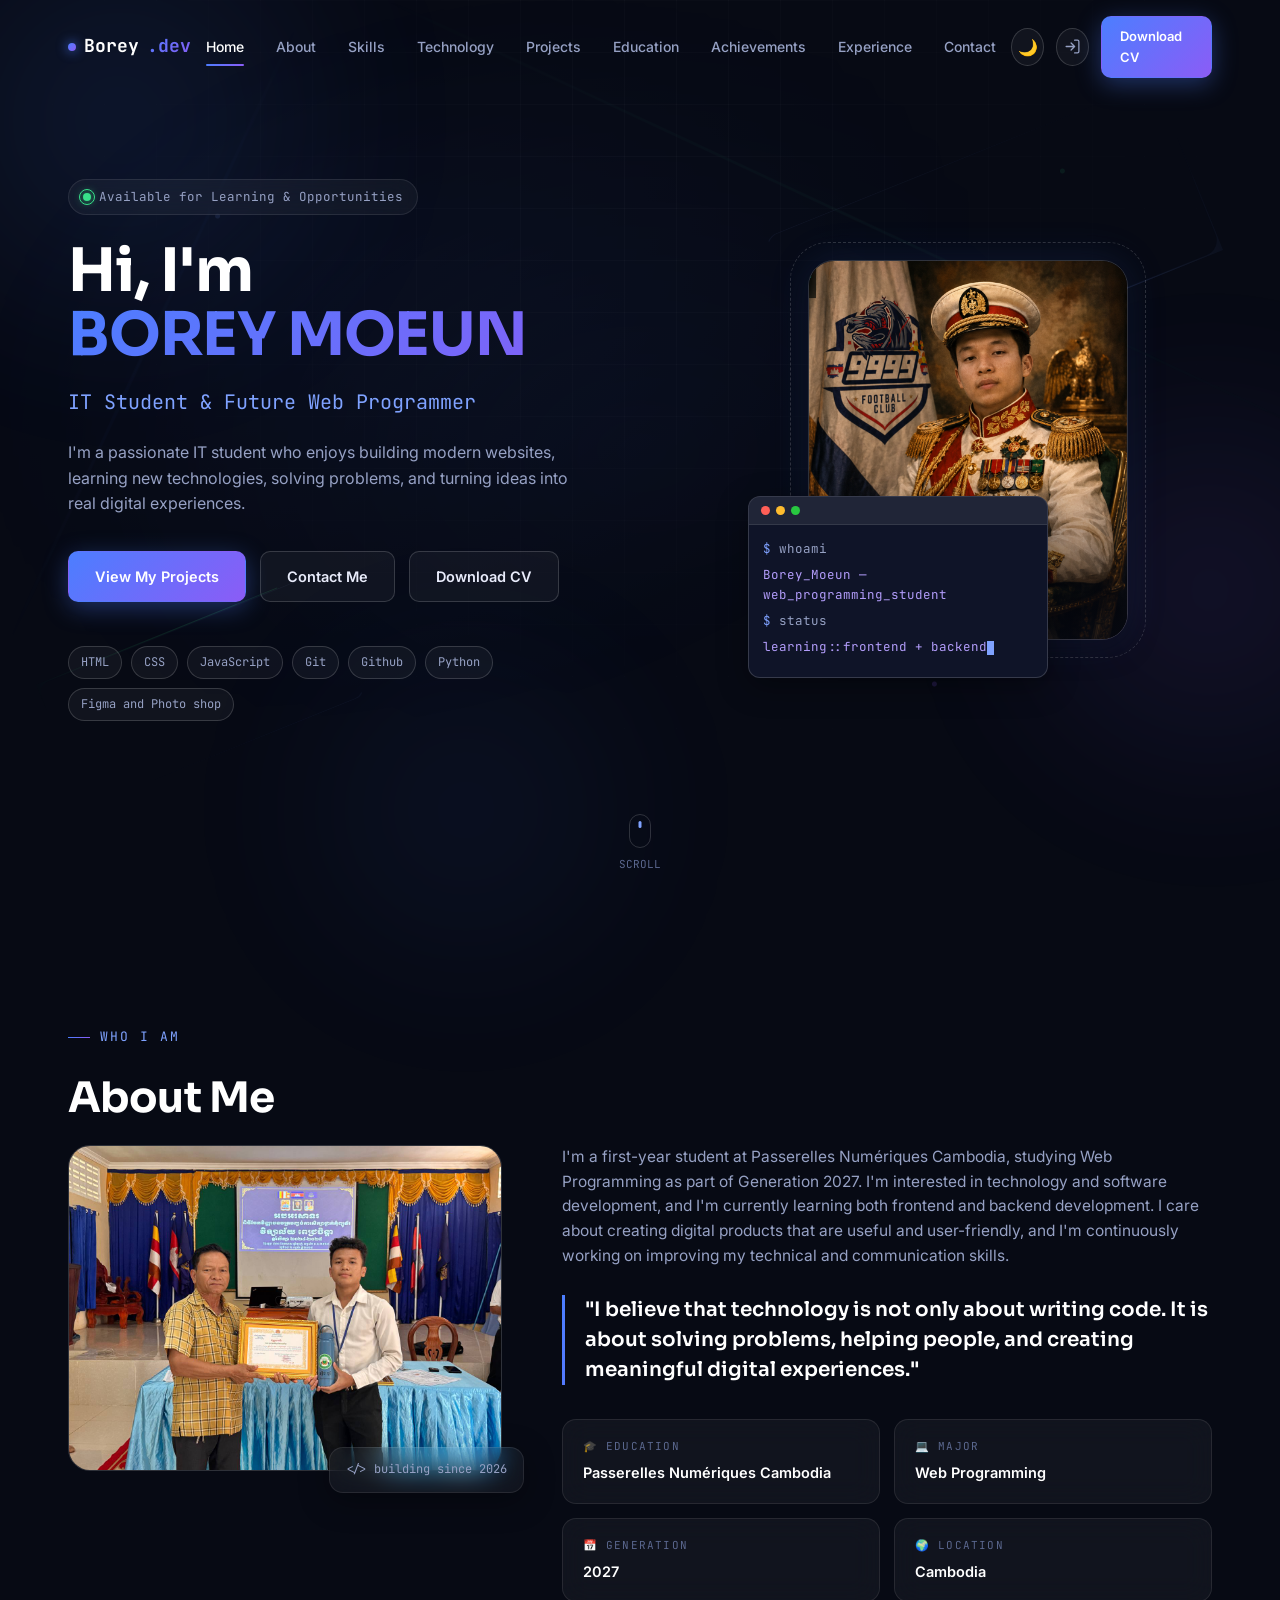
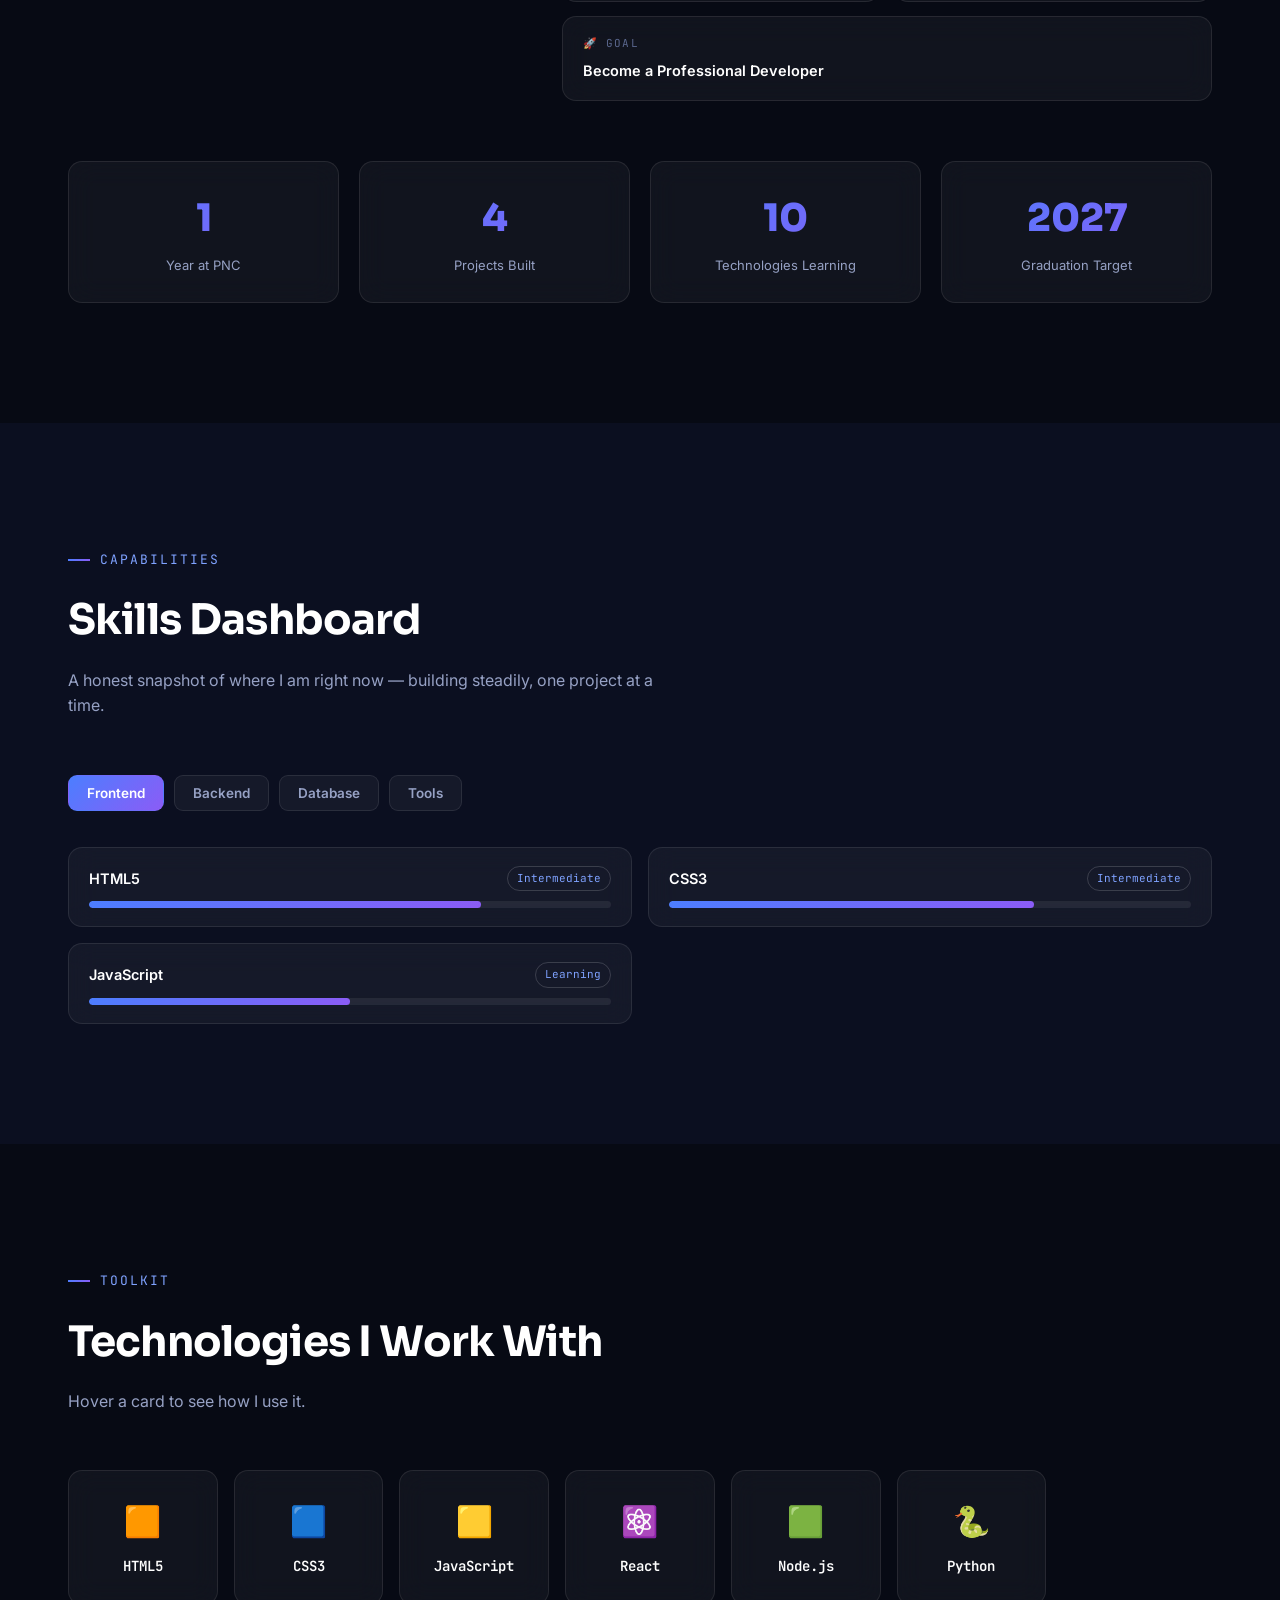
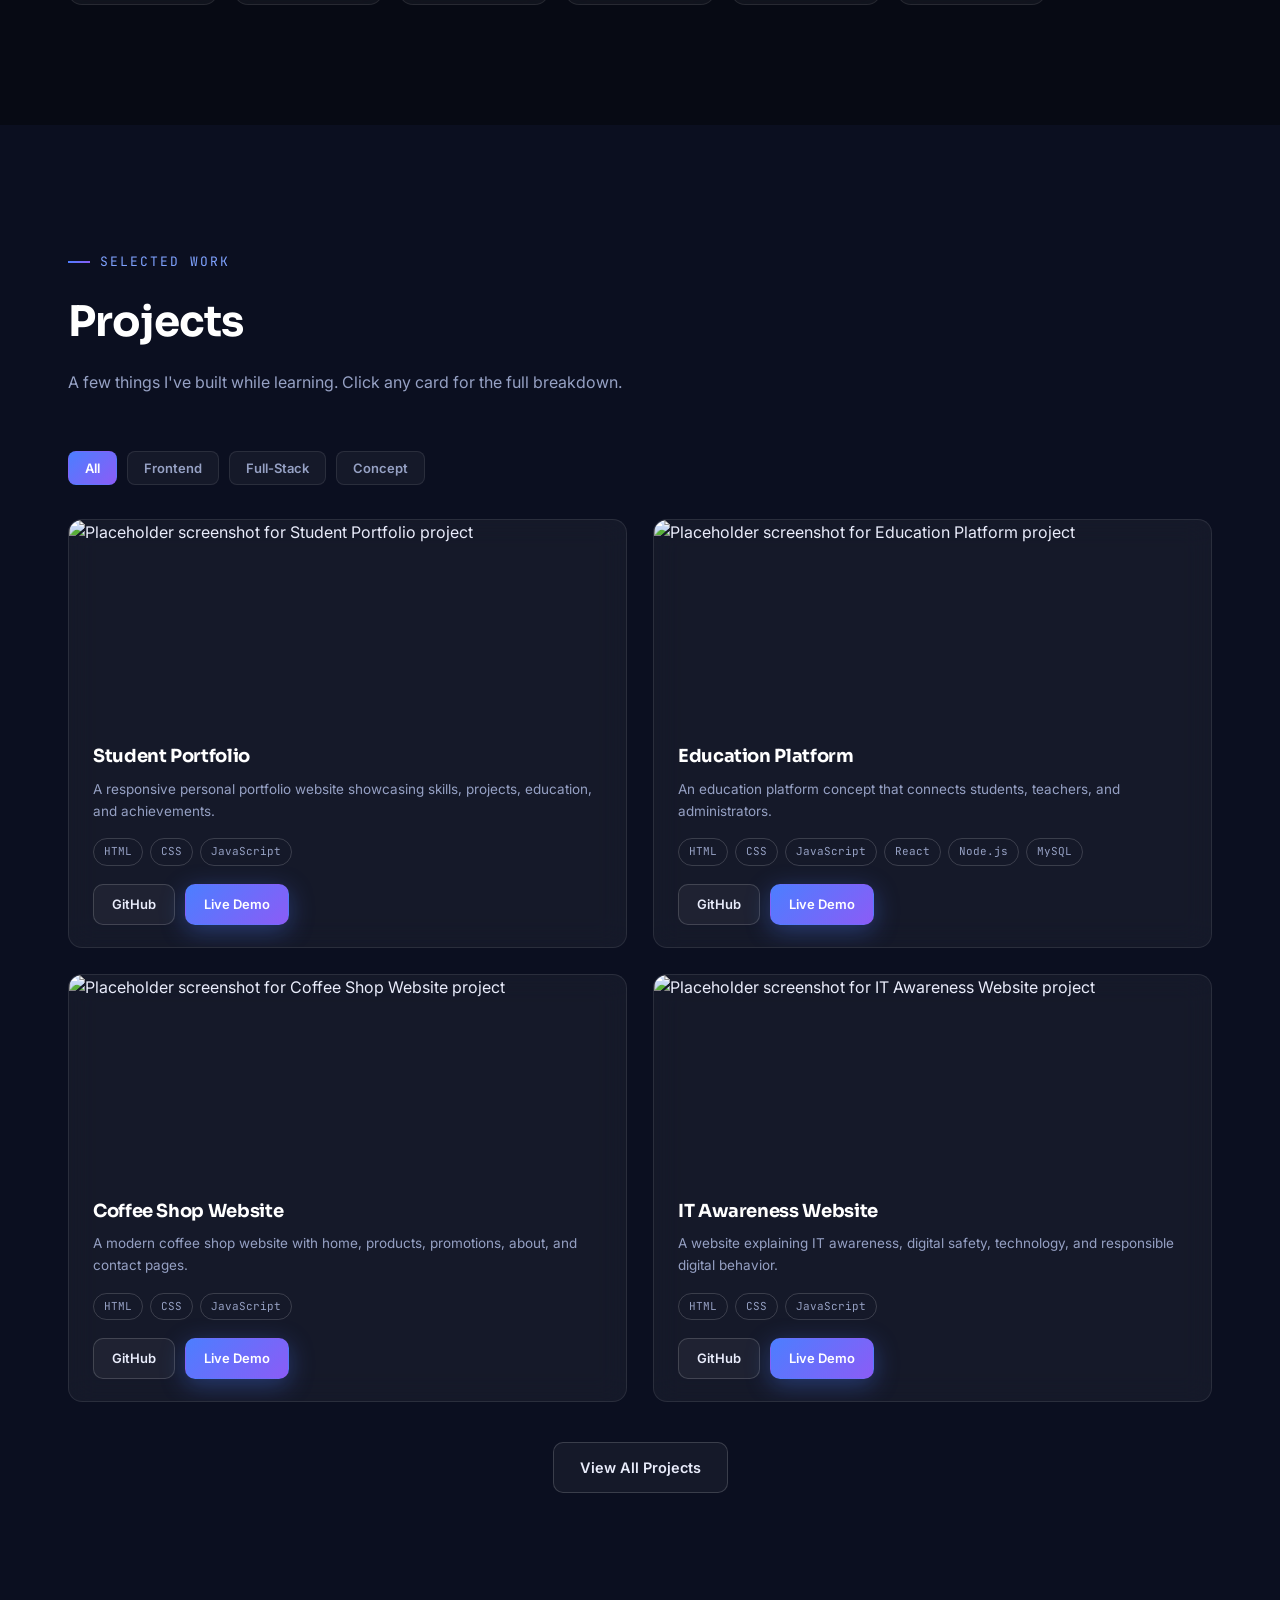
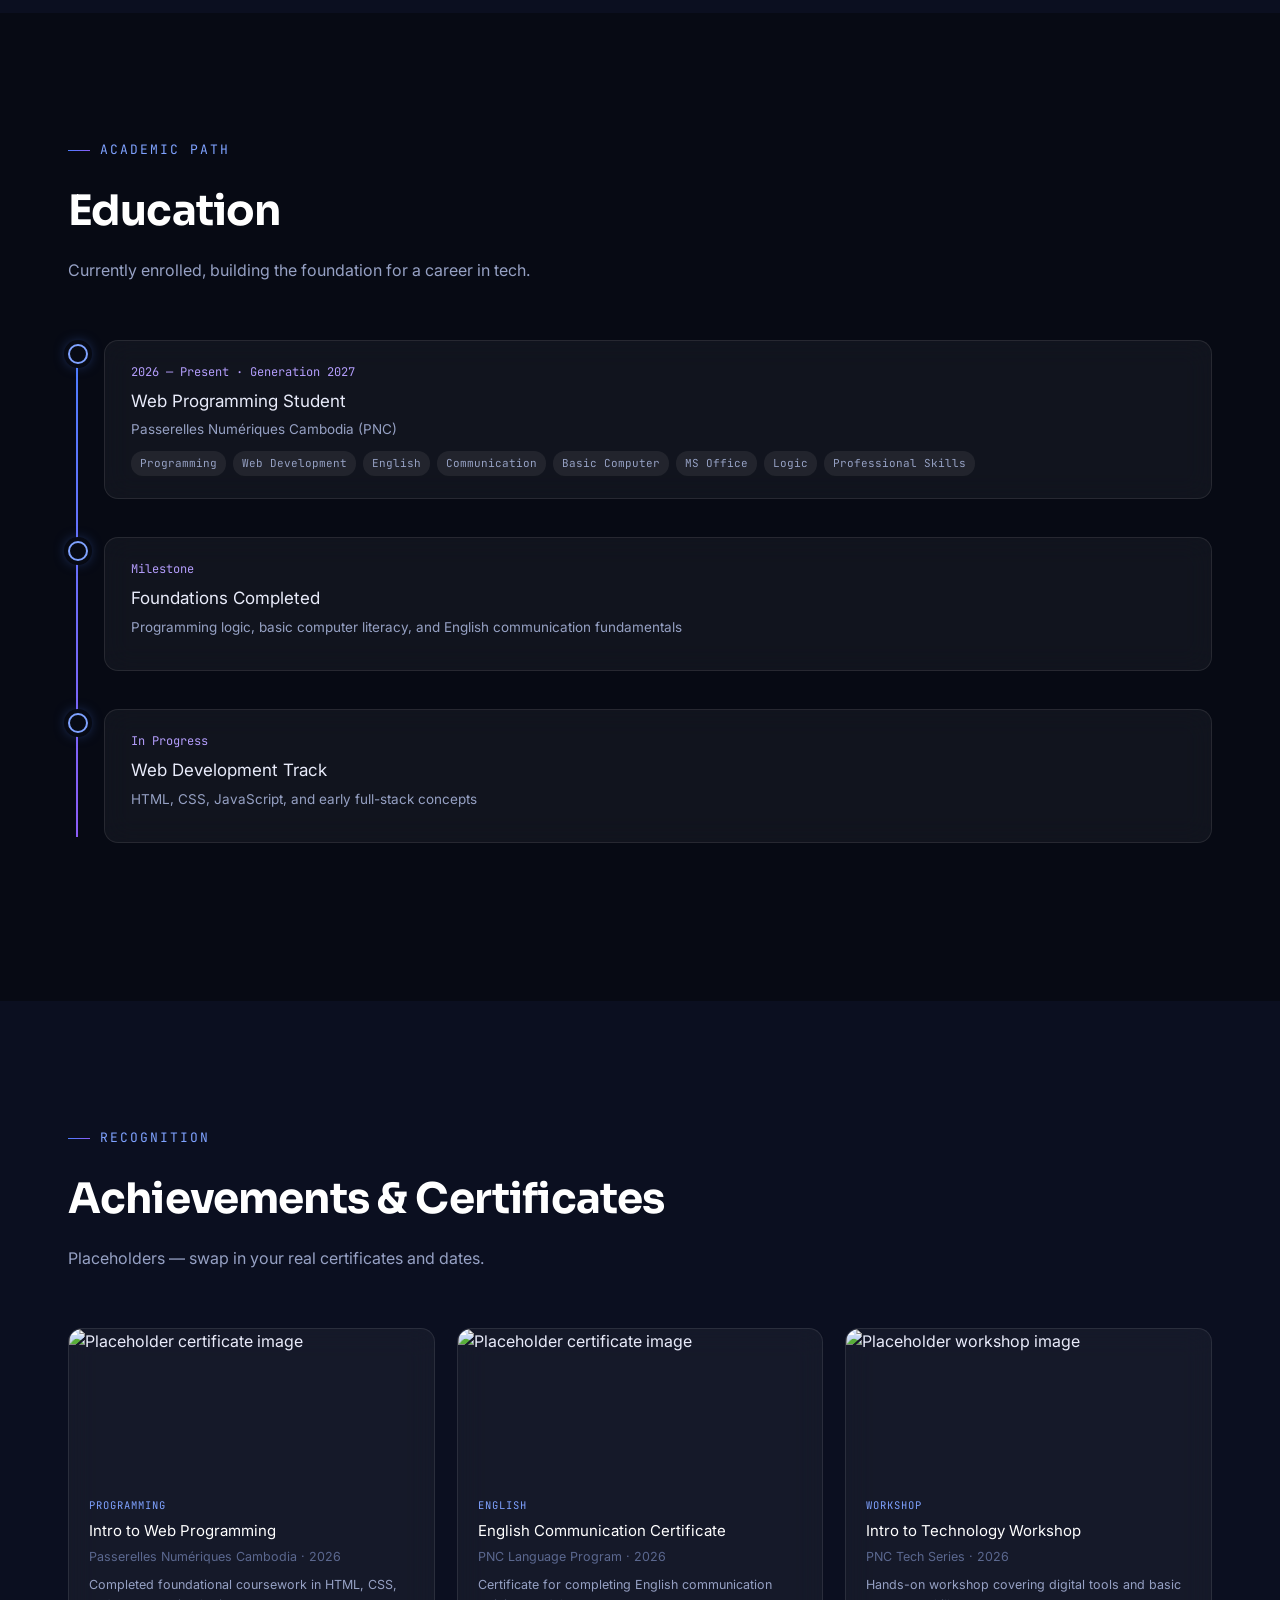
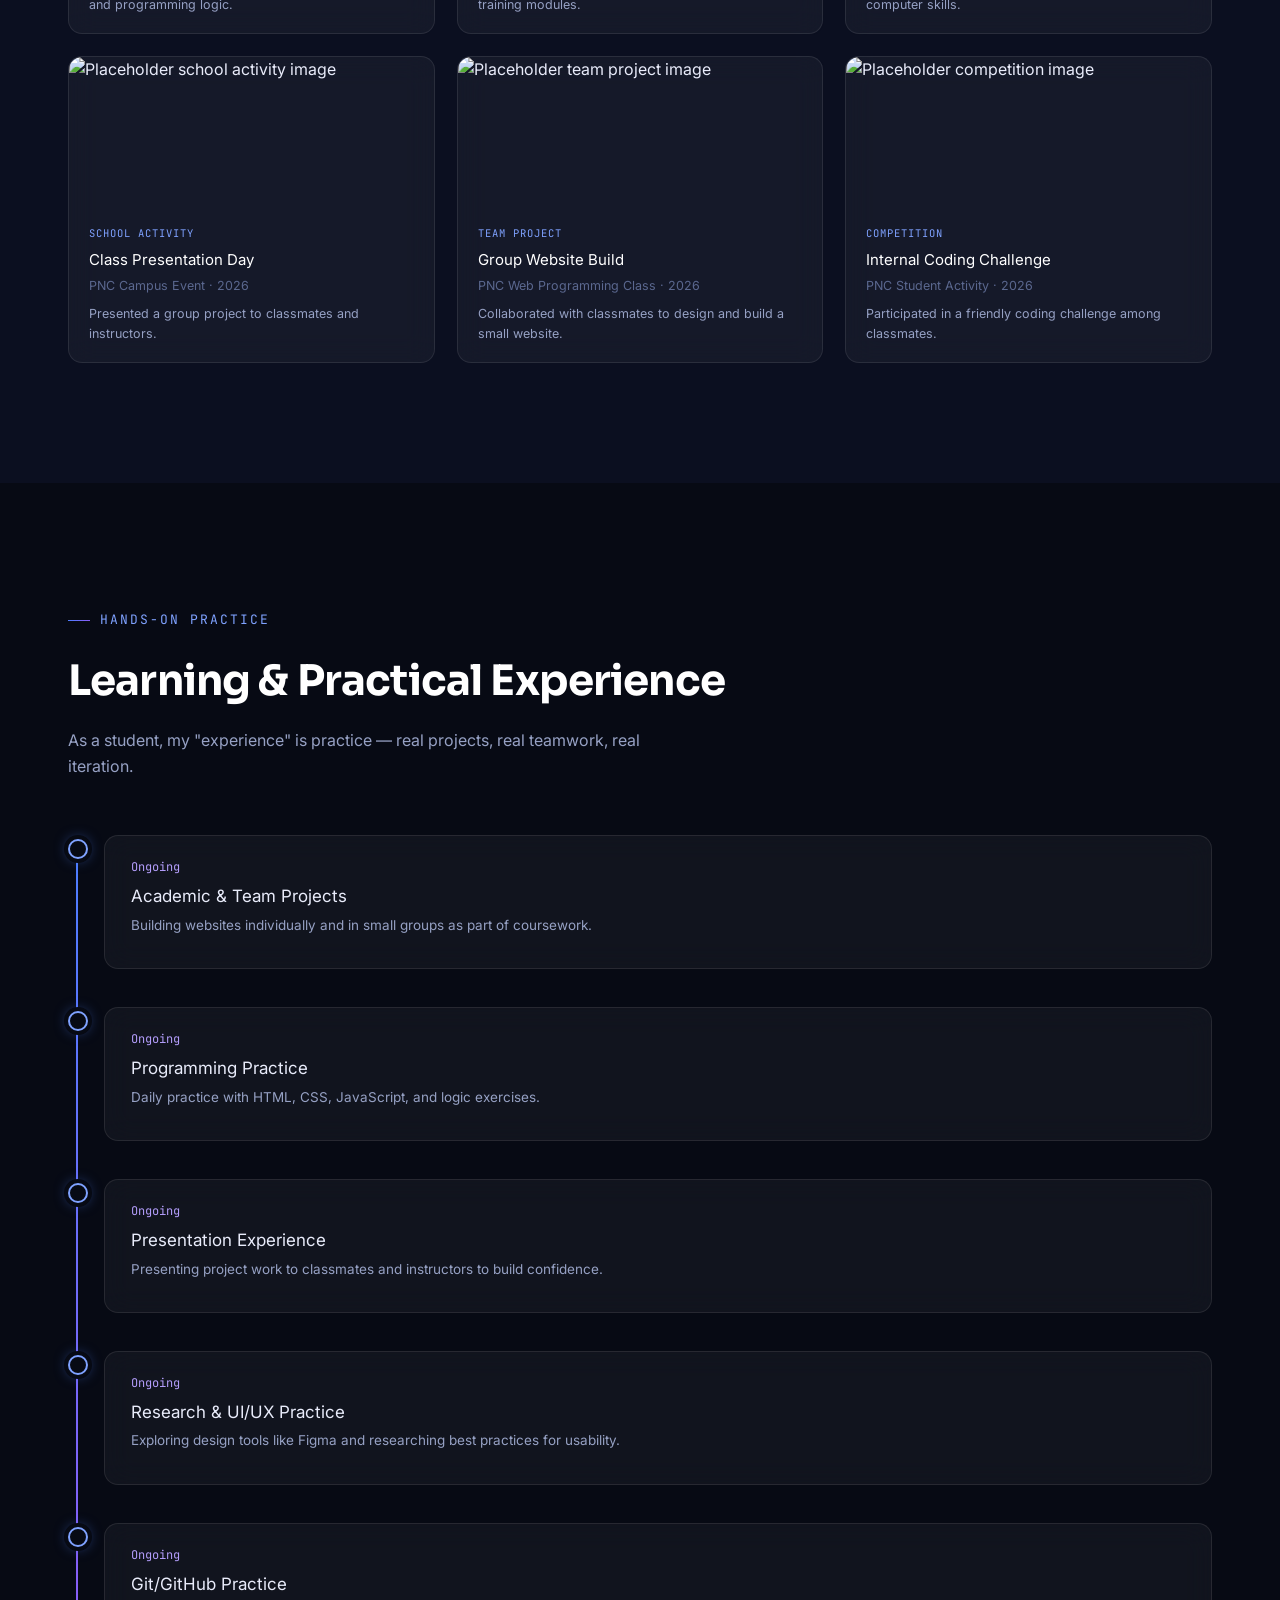
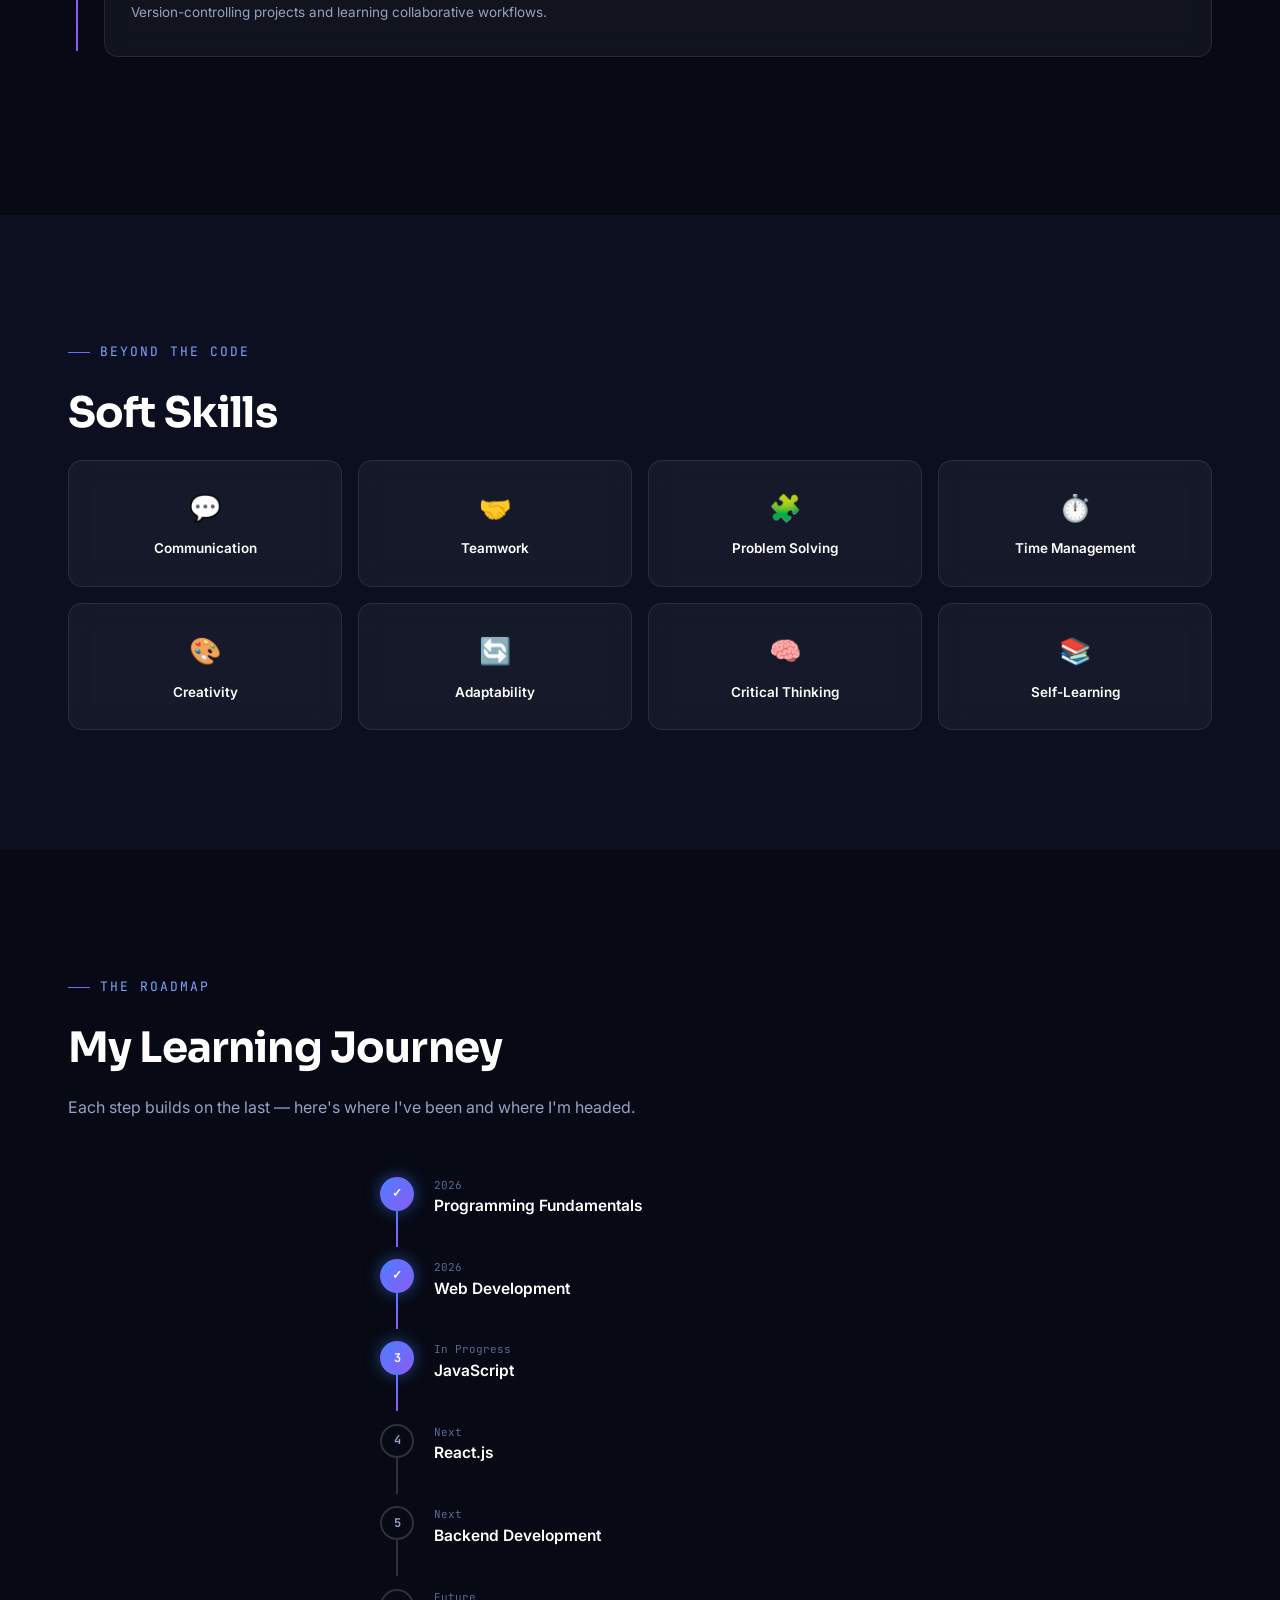
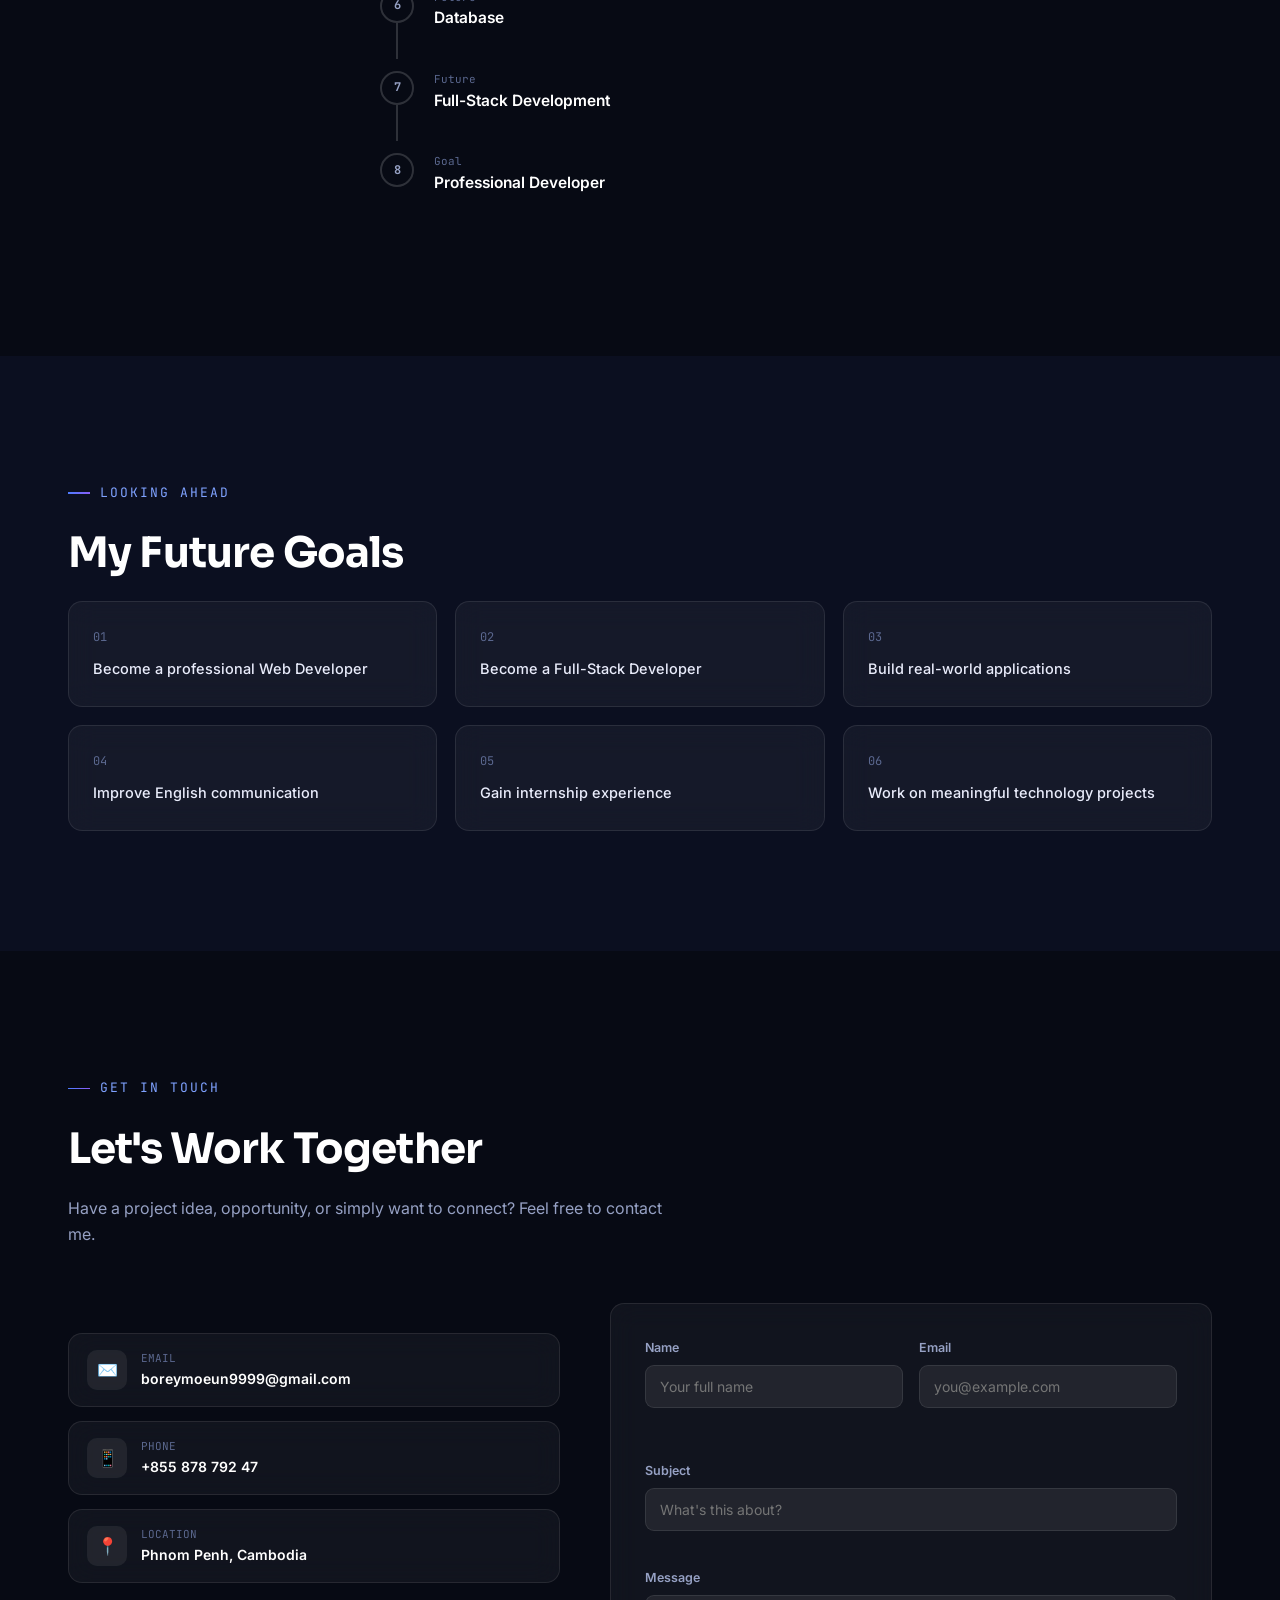
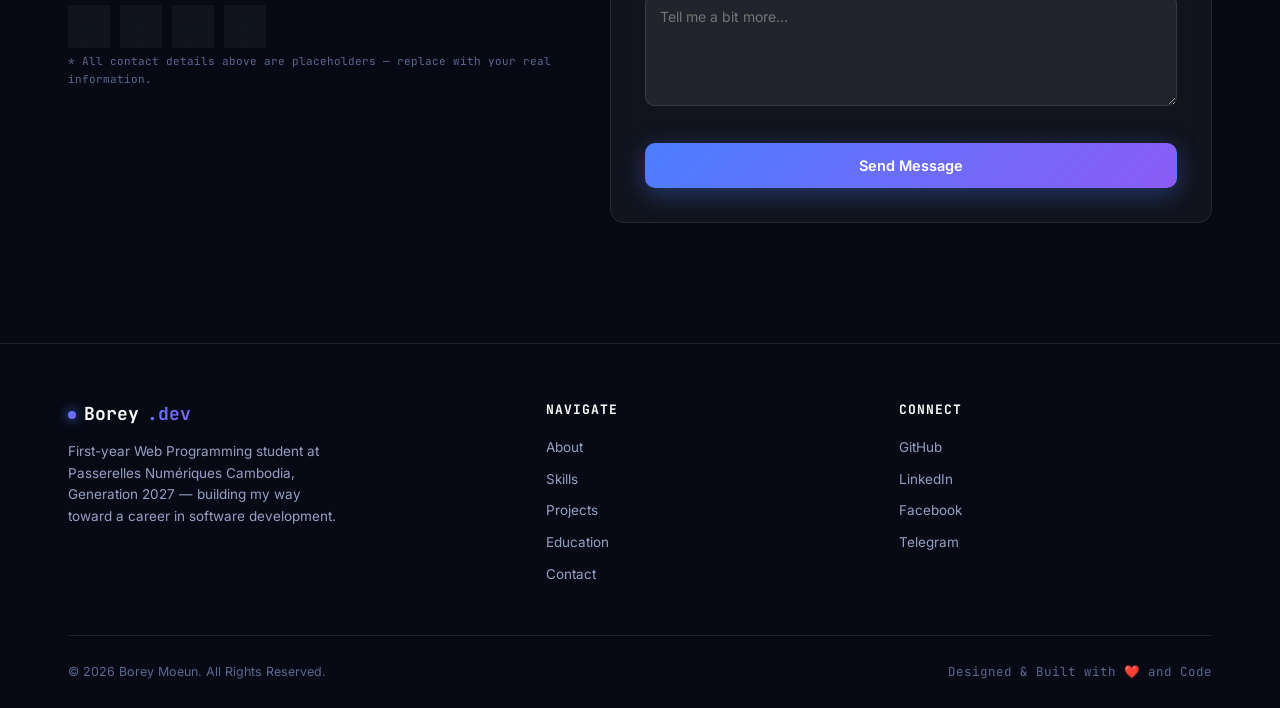
==== commit 4272d0f1: "Update logo" ====
--- a/index.html
+++ b/index.html
@@ -9,7 +9,7 @@
     content="Portfolio of Borey Moeun, an IT student and future web programmer building thoughtful digital experiences with modern technology.">
   <meta name="keywords"
     content="IT student portfolio, web developer, Passerelles Numériques Cambodia, PNC, web programming, Cambodia">
-  <meta property="og:title" content="Borey Moeun — IT Student & Future Web Developer">
+  <meta property="og:title" content="Borey Moeun — IT Student & Future Wep Programming">
   <meta property="og:description"
     content="IT student and future web programmer building modern websites and learning full-stack development.">
   <meta property="og:type" content="website">
@@ -43,6 +43,7 @@
     <div class="container">
       <nav>
         <a href="#home" class="logo"><span class="dot"></span>Borey<span class="grad-text">.dev</span></a>
+        <div class="nav-links">
           <a href="#home">Home</a>
           <a href="#about">About</a>
           <a href="#skills">Skills</a>
@@ -53,18 +54,18 @@
           <a href="#experience">Experience</a>
           <a href="#contact">Contact</a>
         </div>
-        <div class="nav-actions">
-          <button class="theme-toggle" id="themeToggle" aria-label="Toggle dark and light mode">🌙</button>
-          <a href="/admin/" class="login-icon" aria-label="Open admin login" title="Admin login">
-            <svg viewBox="0 0 24 24" aria-hidden="true">
-              <path d="M15 3h4a2 2 0 0 1 2 2v14a2 2 0 0 1-2 2h-4M10 17l5-5-5-5M15 12H3" fill="none"
-                stroke="currentColor" stroke-linecap="round" stroke-linejoin="round" stroke-width="1.8" />
-            </svg>
-          </a>
-          <!-- <a href="#" class="btn btn-primary btn-sm" id="downloadCvBtn">Download CV</a> -->
-          <button class="hamburger" id="hamburgerBtn"
-            aria-label="Open menu"><span></span><span></span><span></span></button>
-        </div>
+      <div class="nav-actions">
+        <button class="theme-toggle" id="themeToggle" aria-label="Toggle dark and light mode">🌙</button>
+        <a href="/admin/" class="login-icon" aria-label="Open admin login" title="Admin login">
+          <svg viewBox="0 0 24 24" aria-hidden="true">
+            <path d="M15 3h4a2 2 0 0 1 2 2v14a2 2 0 0 1-2 2h-4M10 17l5-5-5-5M15 12H3" fill="none" stroke="currentColor"
+              stroke-linecap="round" stroke-linejoin="round" stroke-width="1.8" />
+          </svg>
+        </a>
+        <a href="#" class="btn btn-primary btn-sm" id="downloadCvBtn">Download CV</a>
+        <button class="hamburger" id="hamburgerBtn"
+          aria-label="Open menu"><span></span><span></span><span></span></button>
+      </div>
       </nav>
     </div>
   </header>
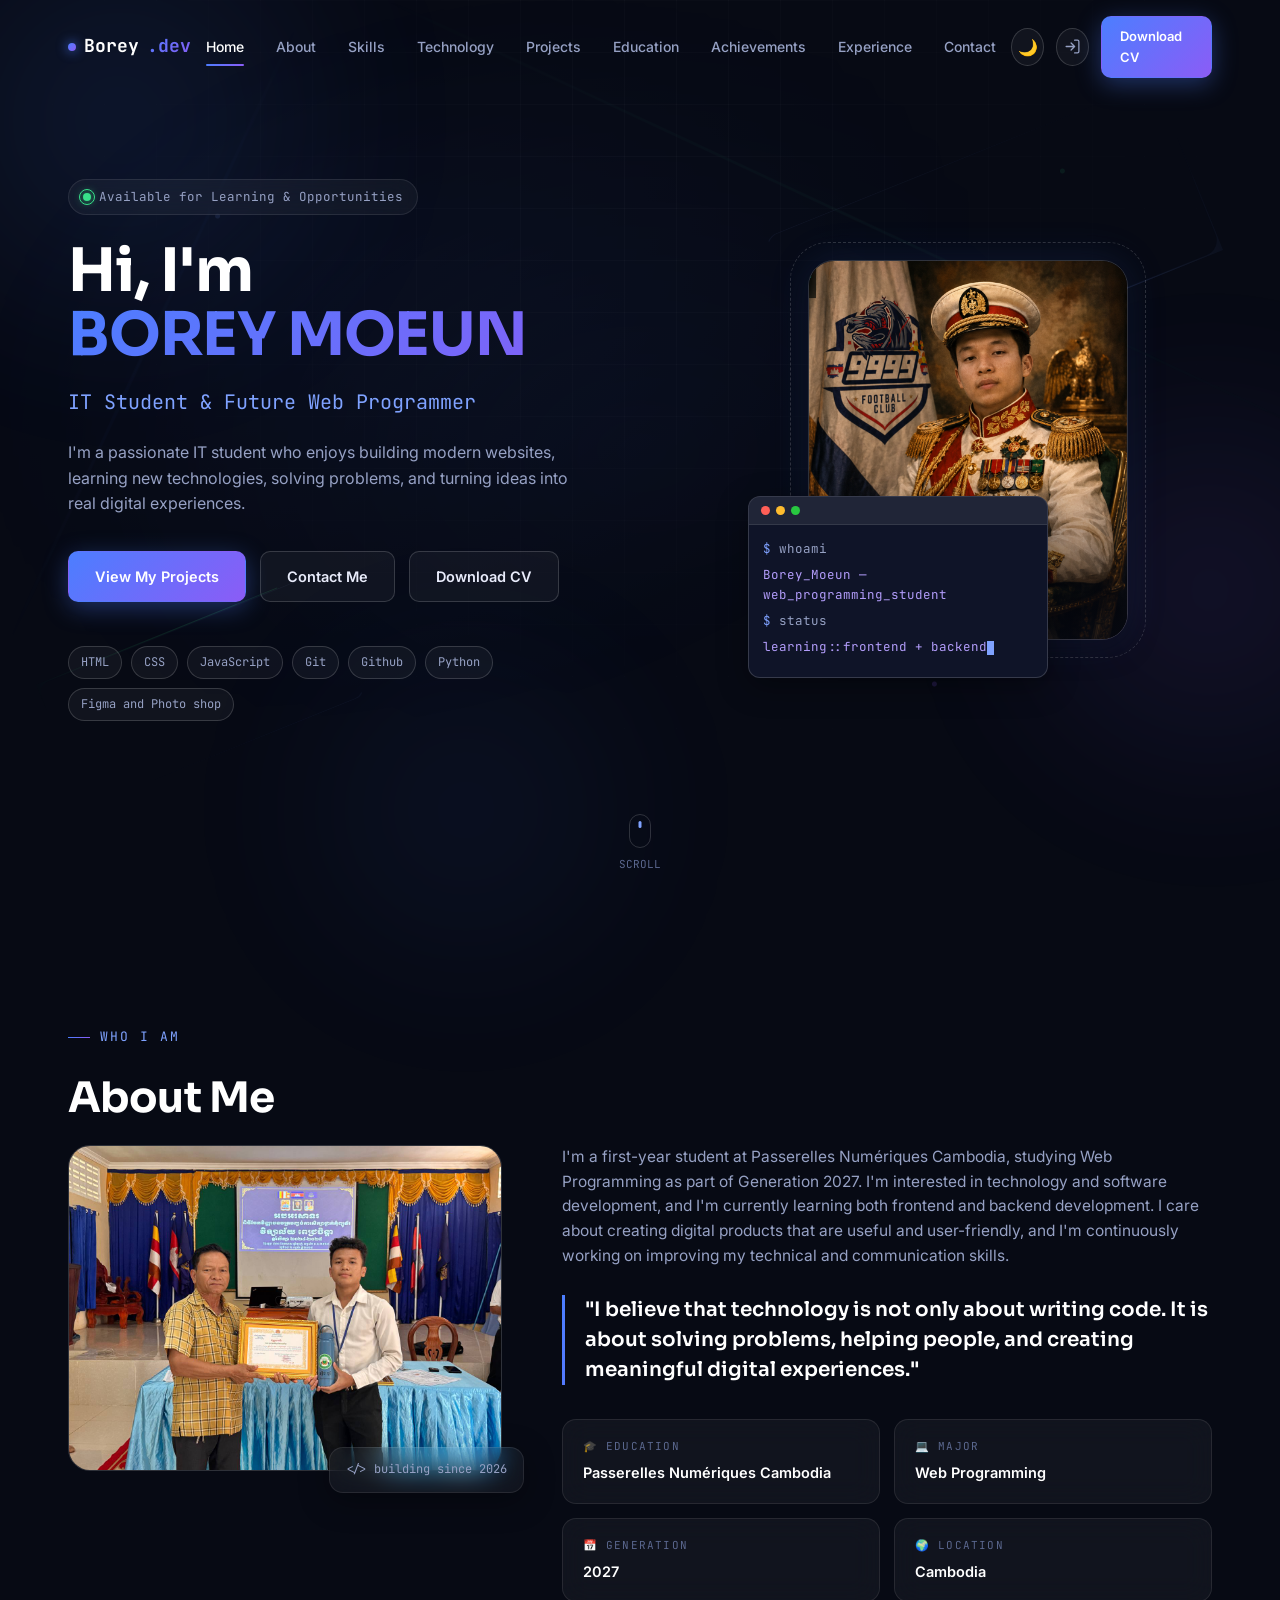
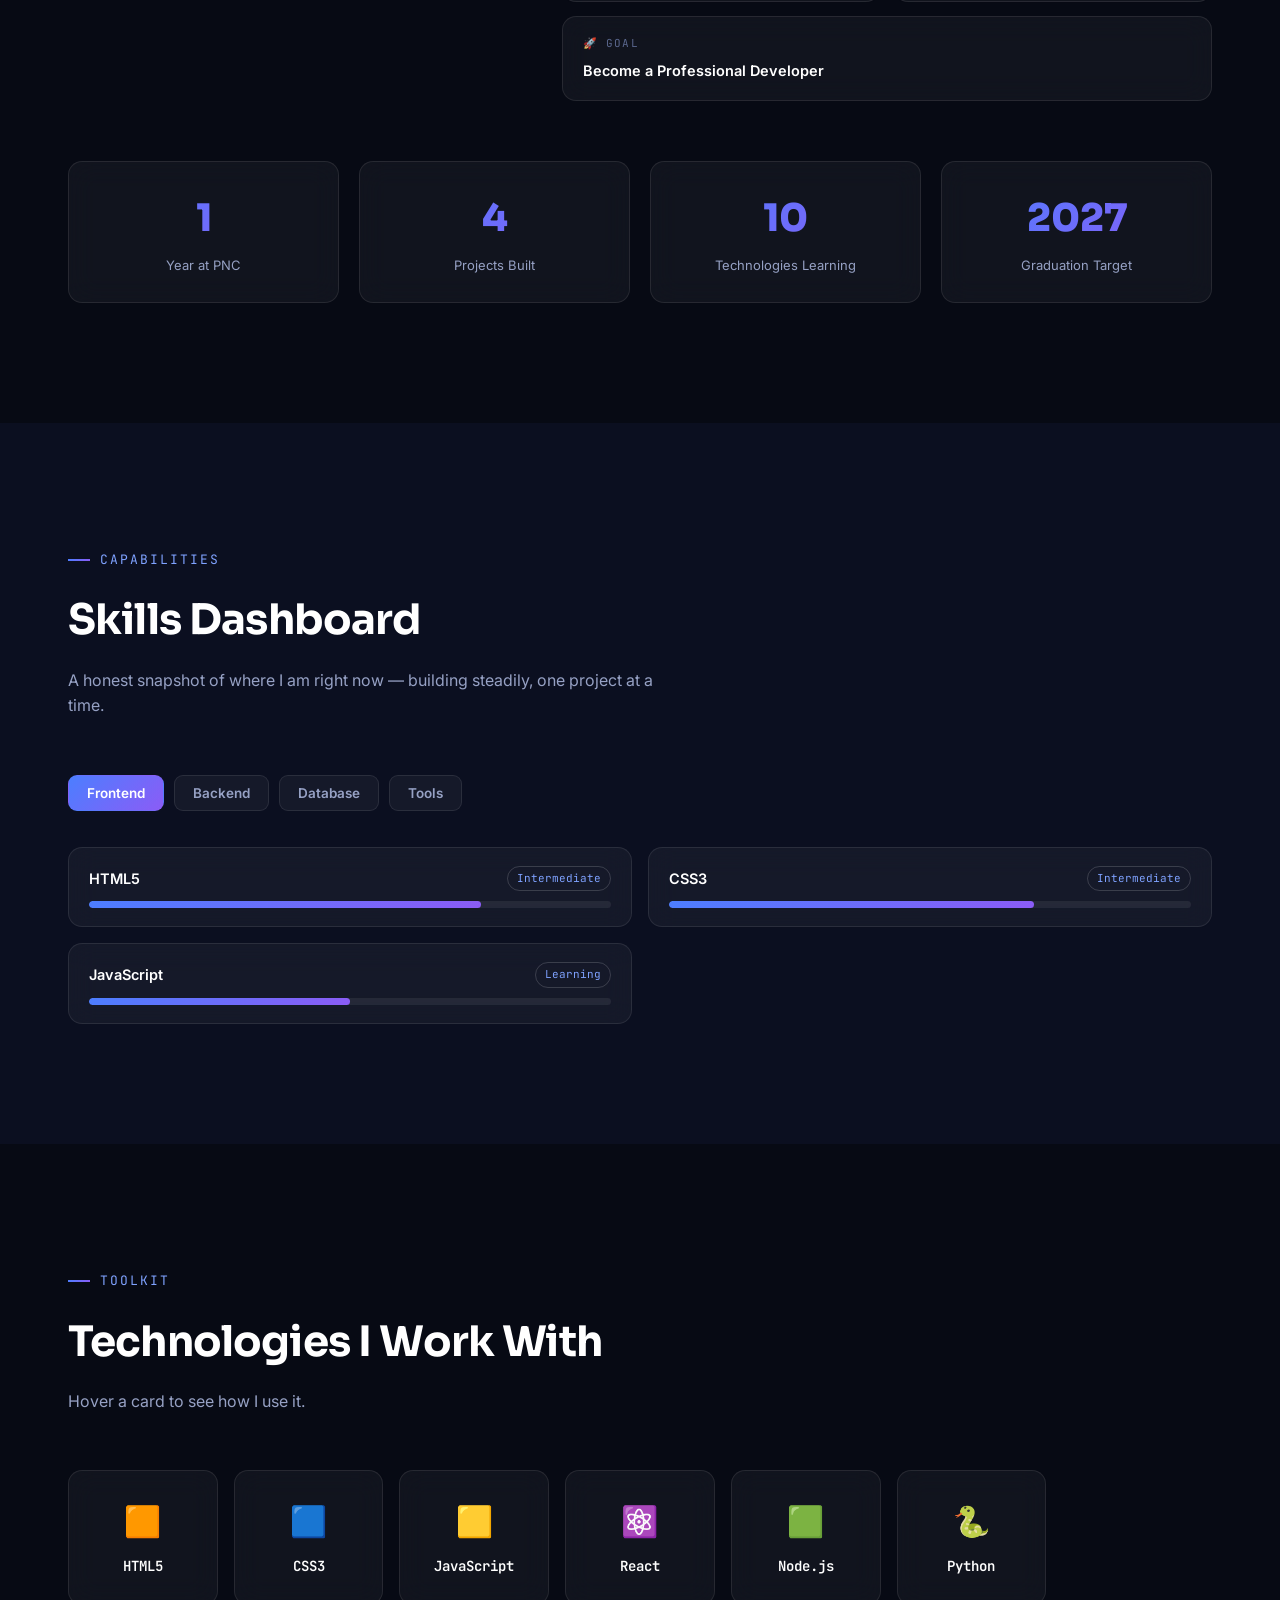
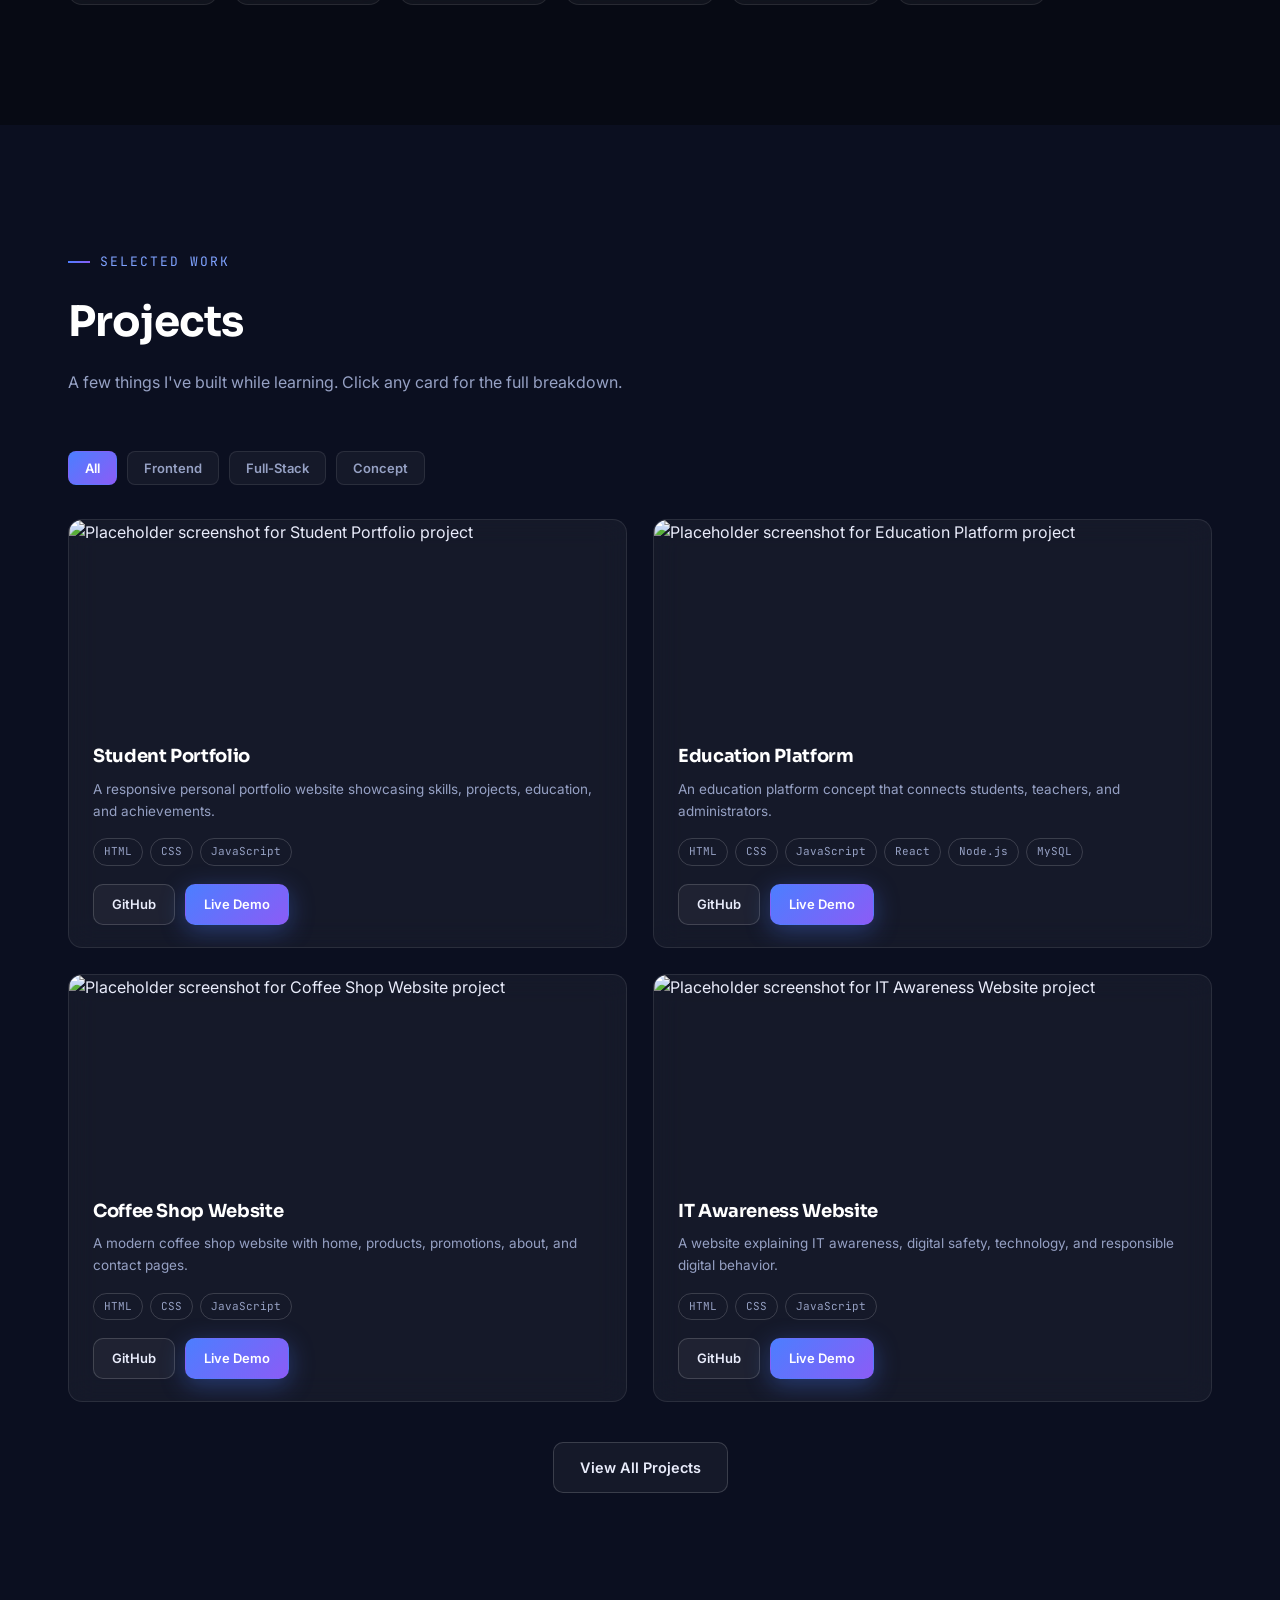
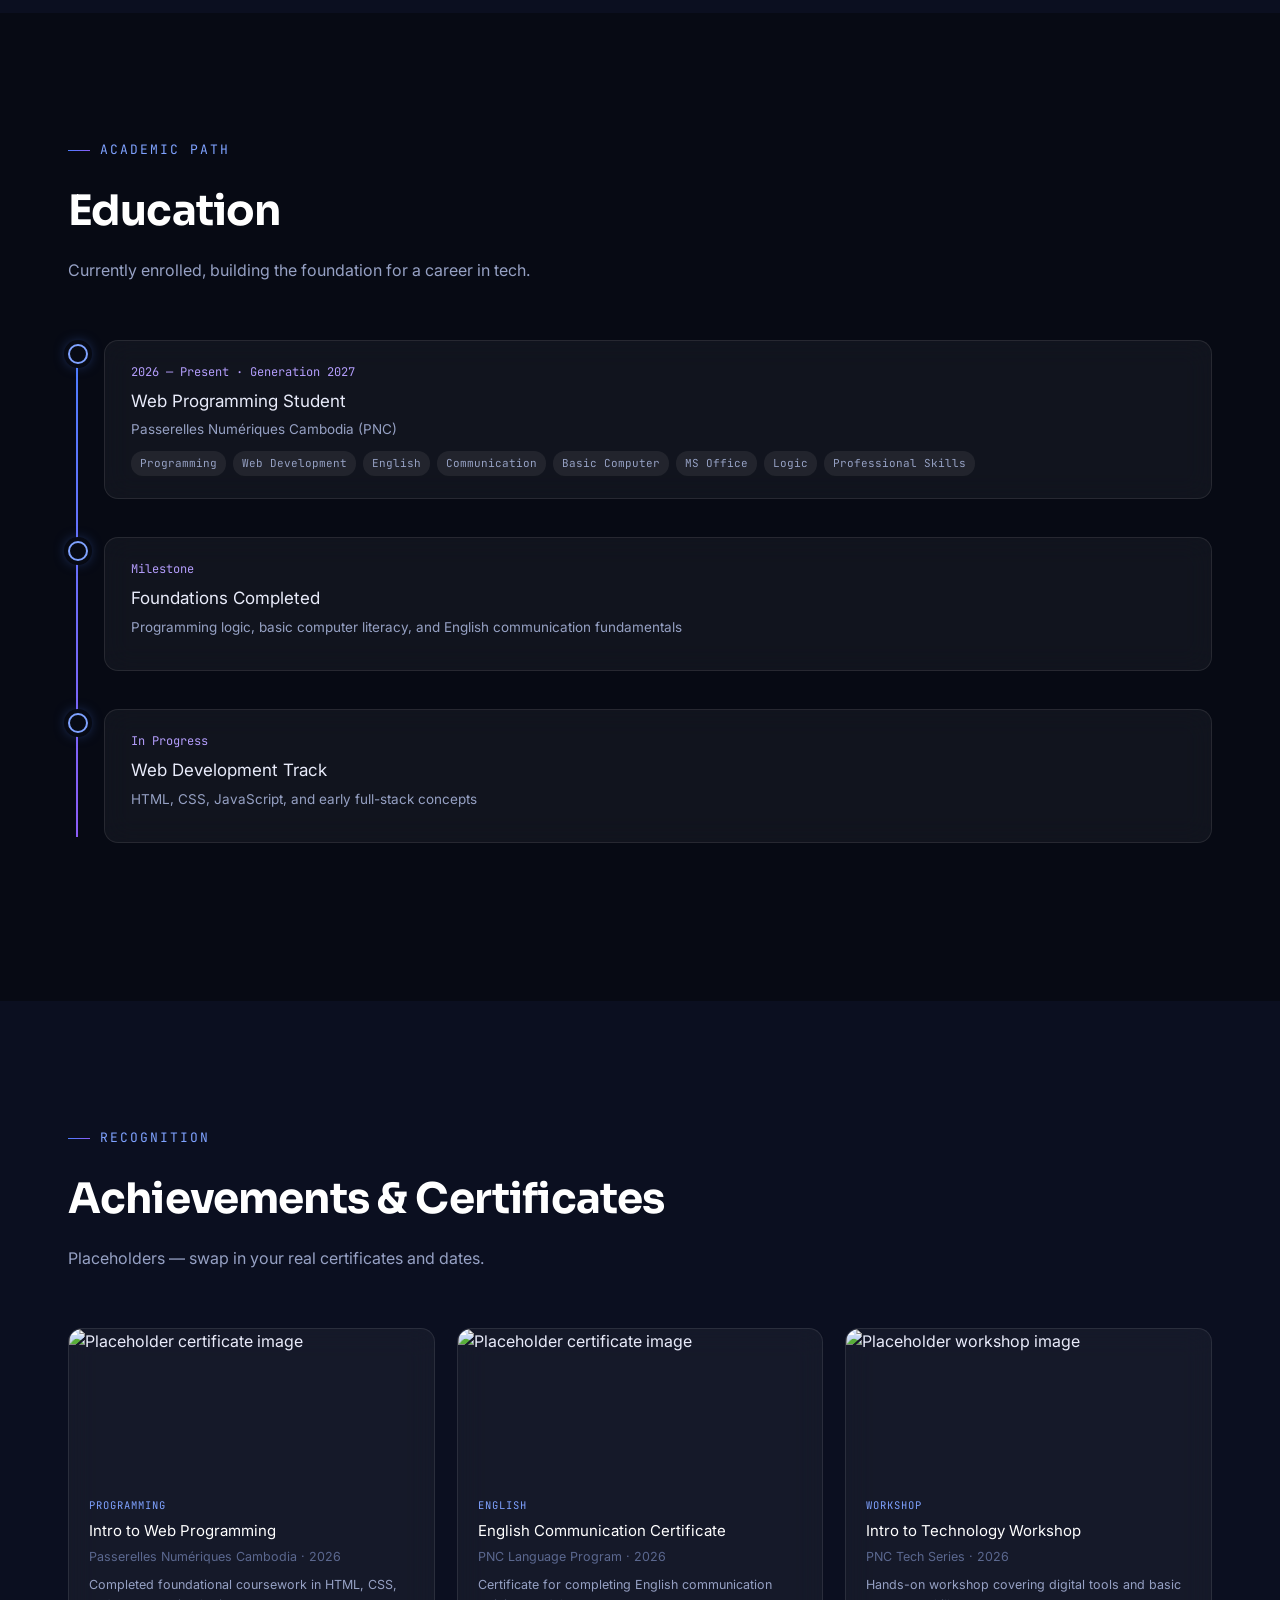
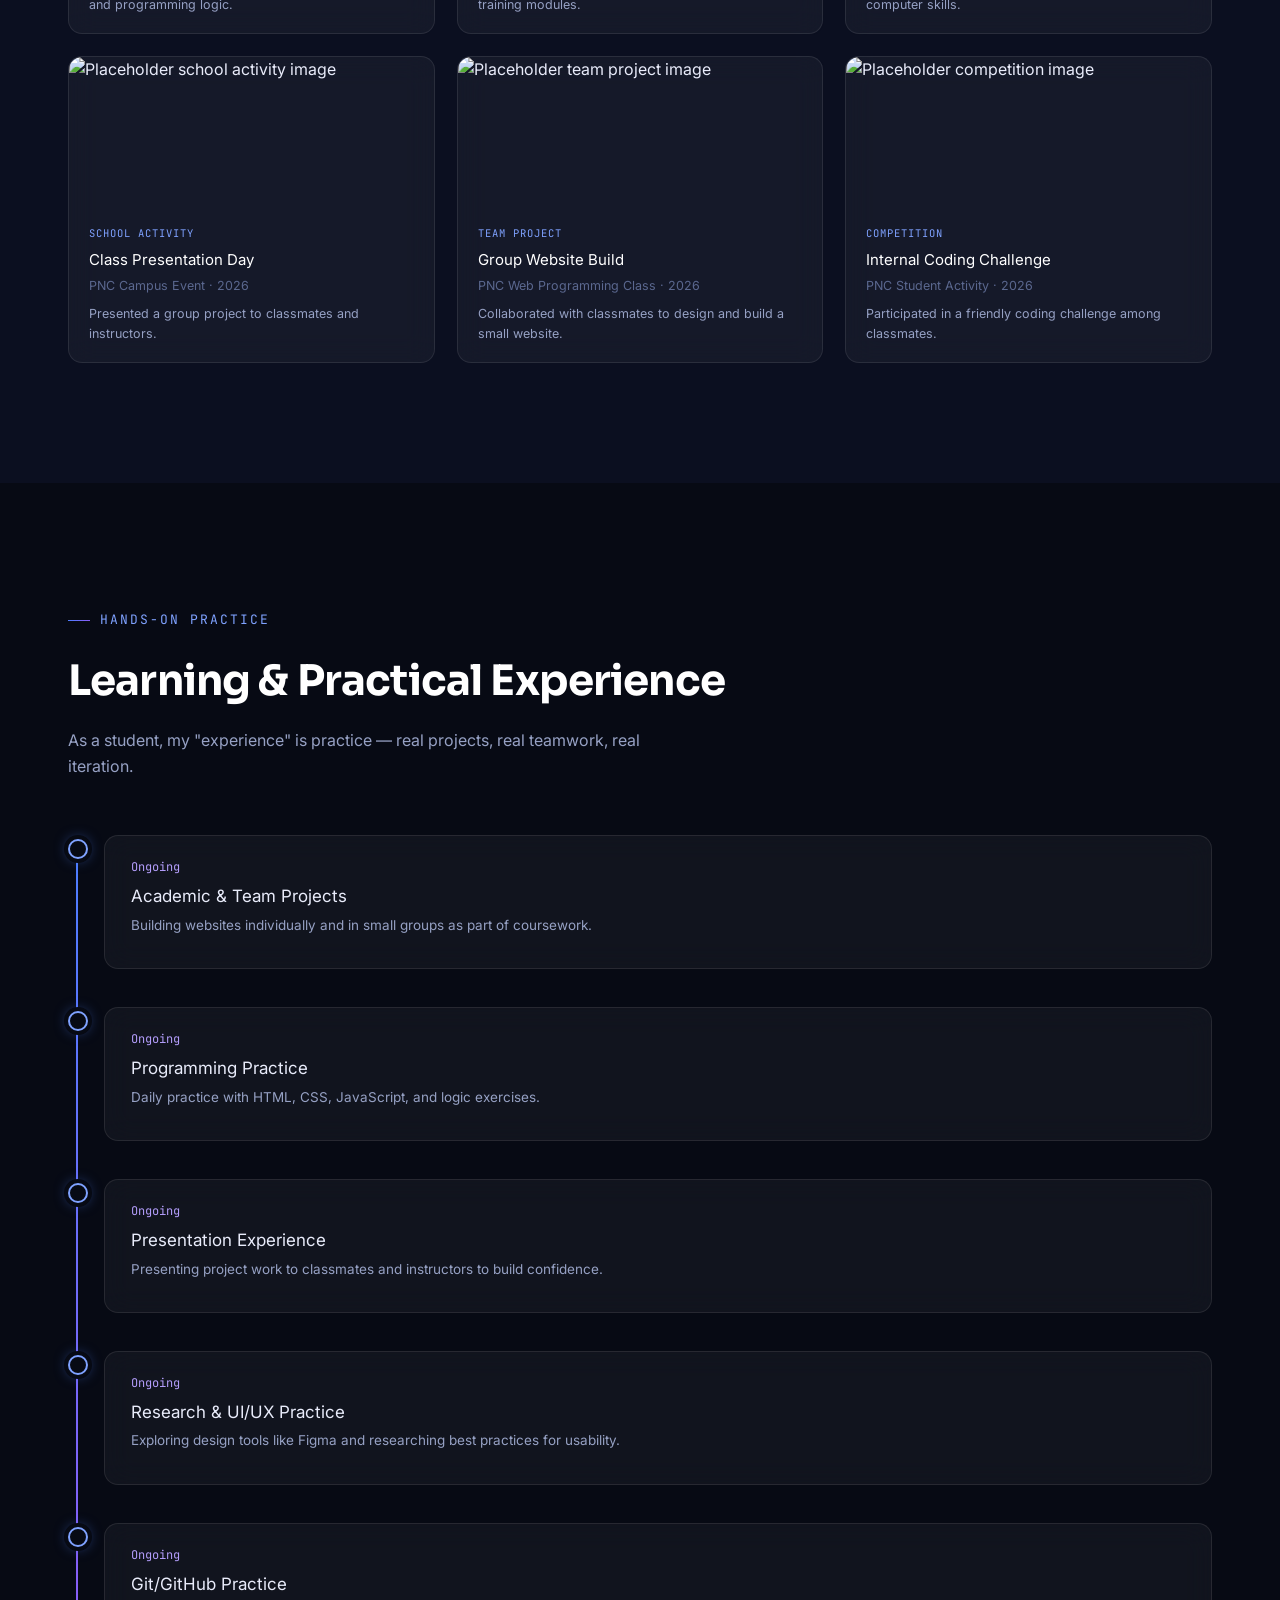
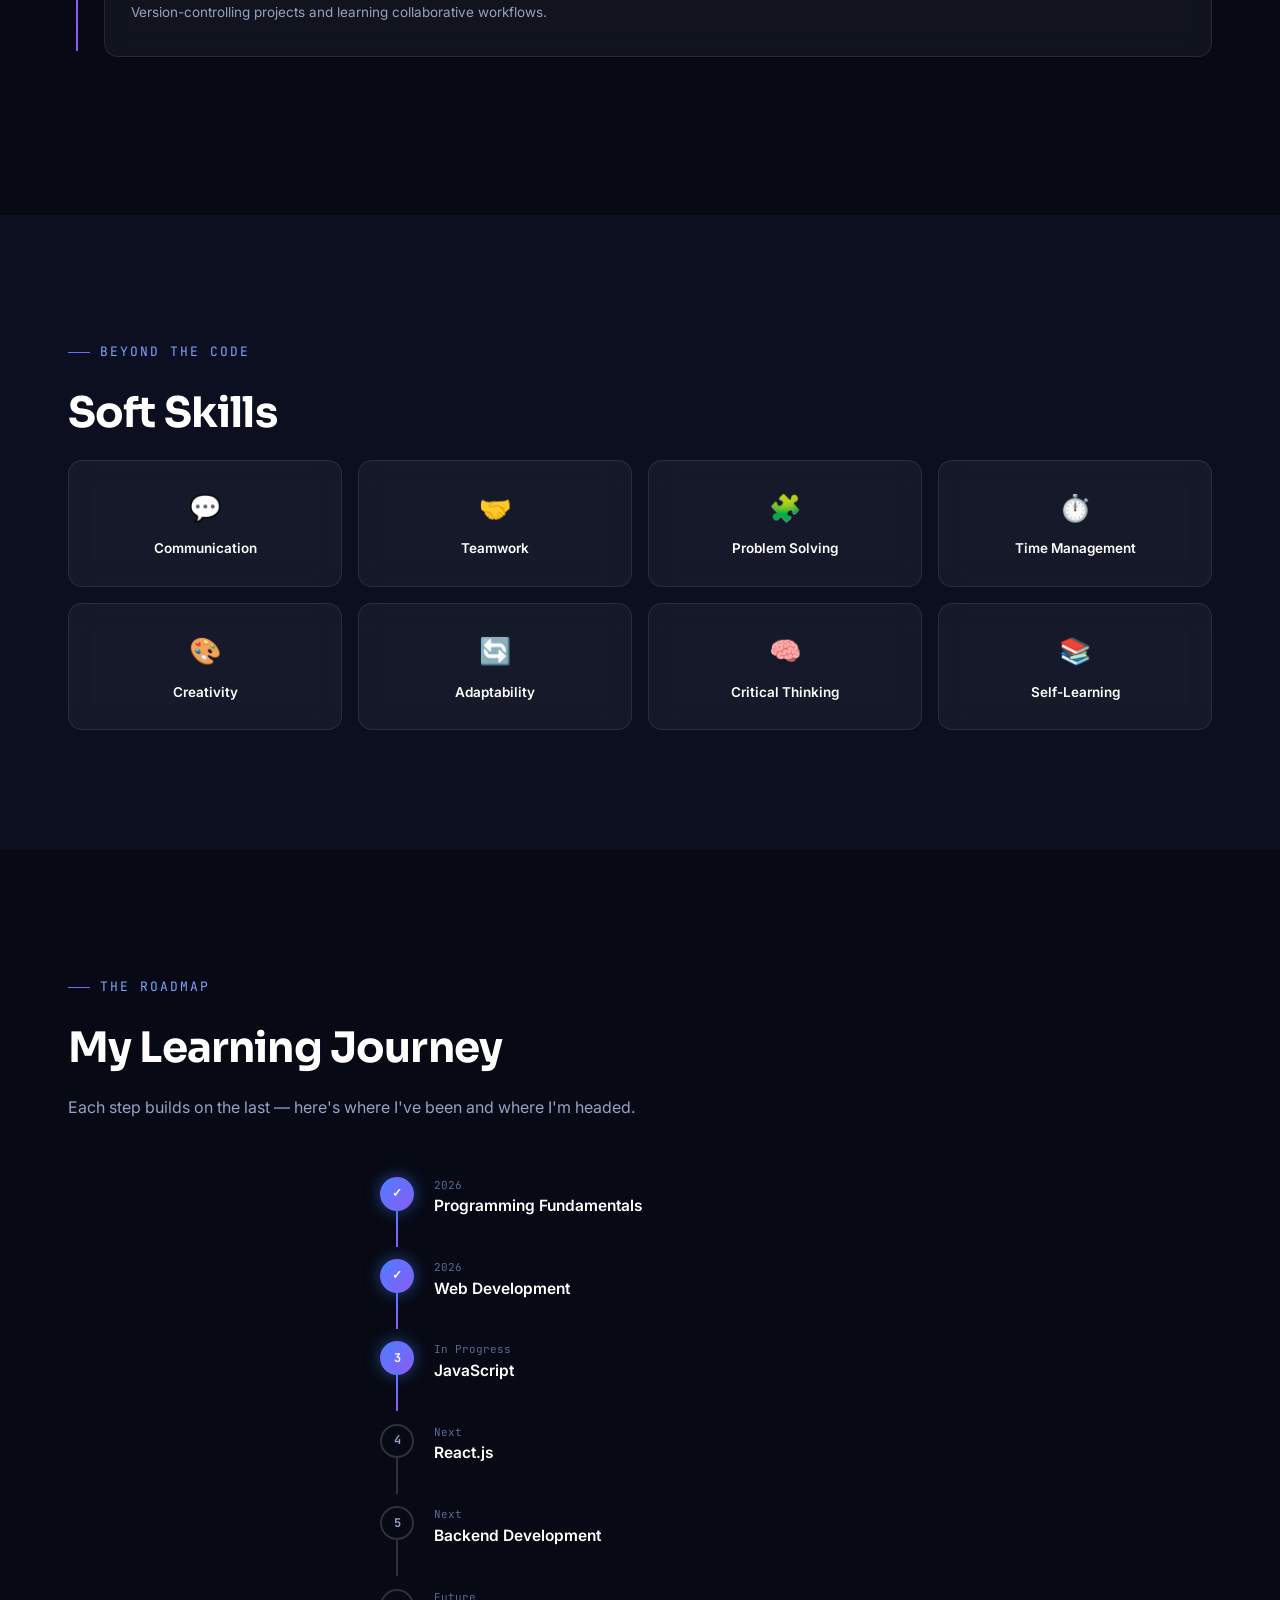
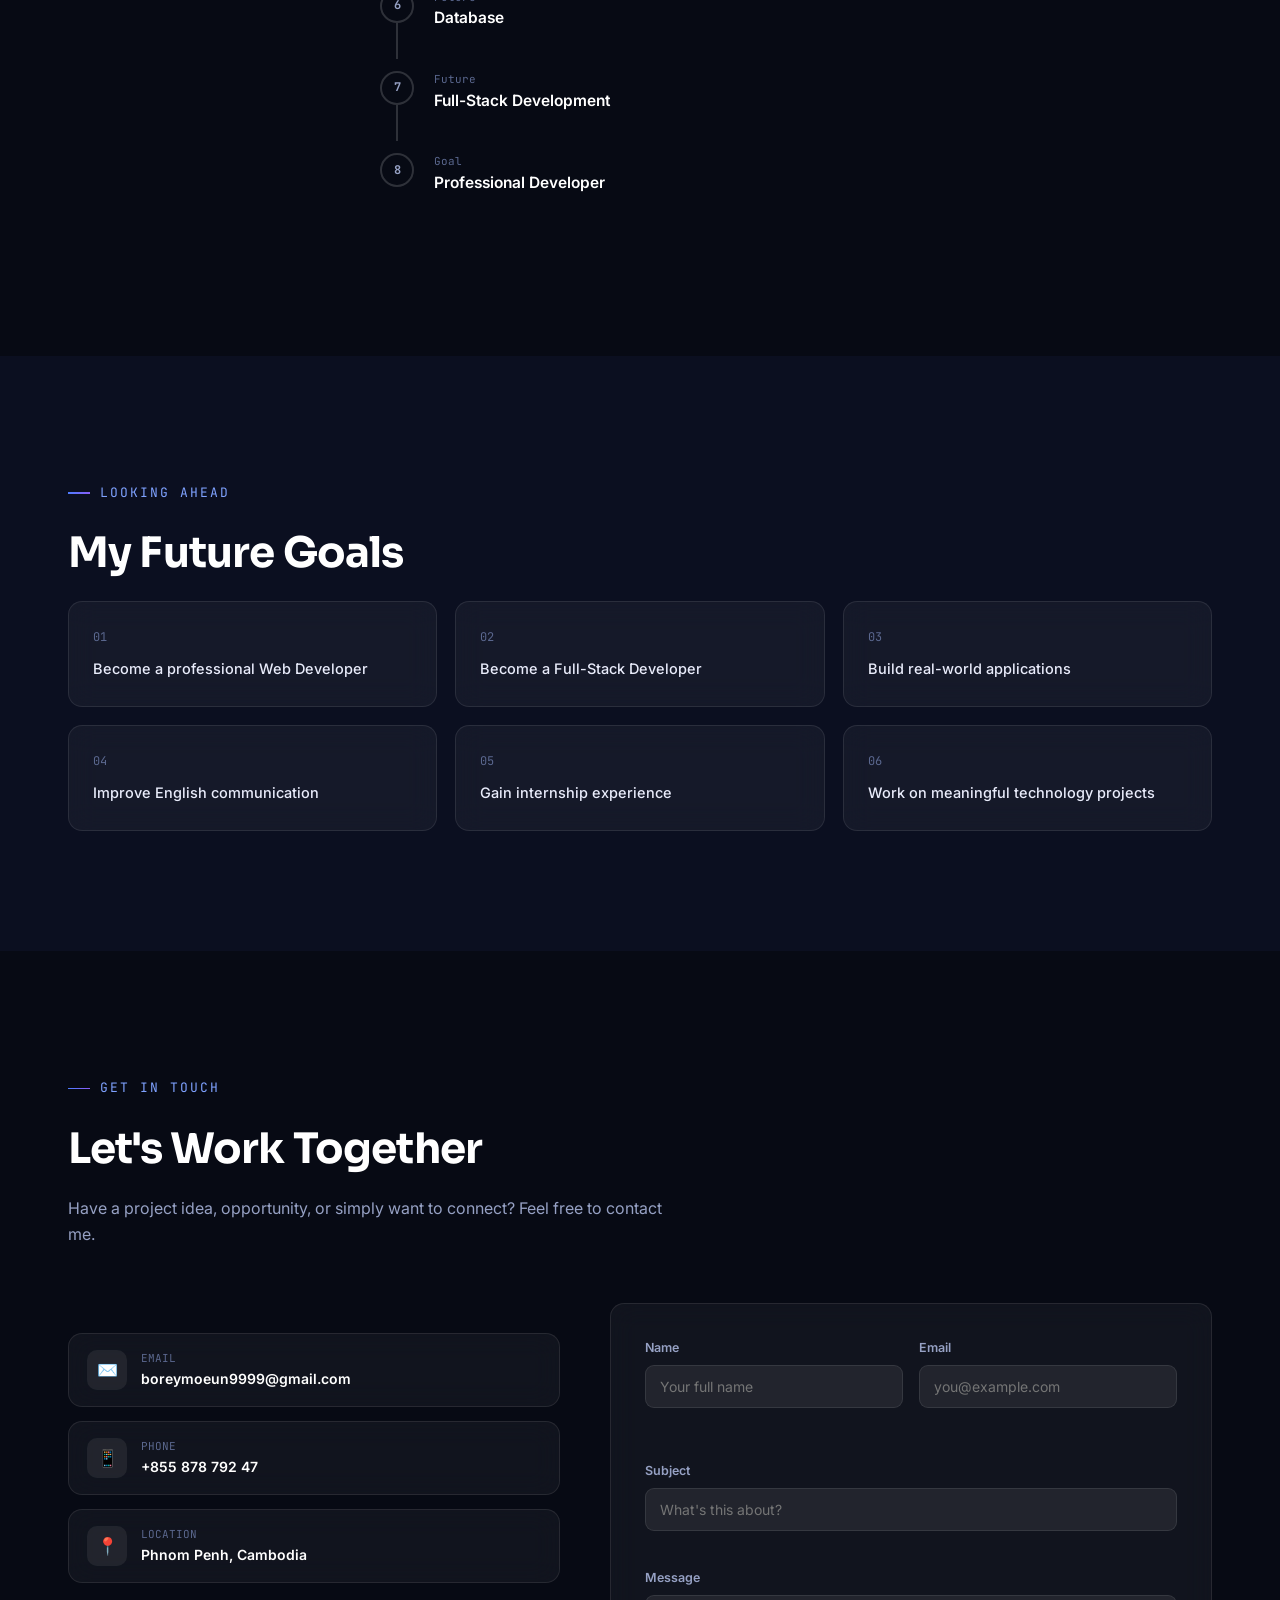
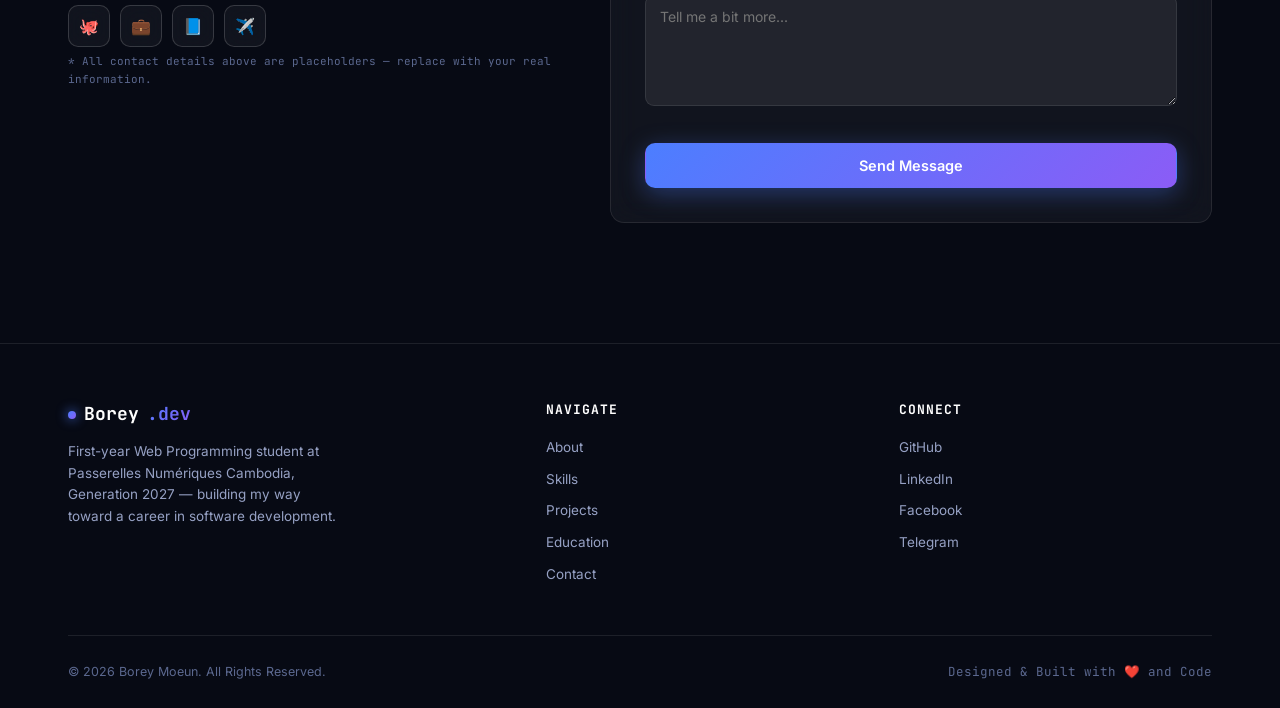
==== commit ffee78f1: "Update downloard CV" ====
--- a/index.html
+++ b/index.html
@@ -62,7 +62,7 @@
               stroke-linecap="round" stroke-linejoin="round" stroke-width="1.8" />
           </svg>
         </a>
-        <a href="#" class="btn btn-primary btn-sm" id="downloadCvBtn">Download CV</a>
+        <a href="./document/Borey_Moeun_CV.docx" class="btn btn-primary btn-sm" id="downloadCvBtn" download>Download CV</a>
         <button class="hamburger" id="hamburgerBtn"
           aria-label="Open menu"><span></span><span></span><span></span></button>
       </div>
@@ -100,7 +100,7 @@
           <div class="hero-btns">
             <a href="#projects" class="btn btn-primary">View My Projects</a>
             <a href="#contact" class="btn btn-outline">Contact Me</a>
-            <a href="#" class="btn btn-outline" id="downloadCvBtn2">Download CV</a>
+            <a href="./document/Borey_Moeun_CV.docx" class="btn btn-outline" id="downloadCvBtn2" download>Download CV</a>
           </div>
           <div class="tech-pills">
             <span class="tech-pill">HTML</span><span class="tech-pill">CSS</span><span
@@ -874,7 +874,7 @@
       skillsText: 'frontend | HTML5 | Intermediate | 75\nfrontend | CSS3 | Intermediate | 70\nfrontend | JavaScript | Learning | 50\nbackend | Node.js | Beginner | 30\nbackend | Python | Learning | 45\ndatabase | MySQL | Learning | 40\ntools | Git | Intermediate | 60\ntools | GitHub | Intermediate | 60',
       technologyText: '🟧 | HTML5 | Semantic structure for accessible, SEO-friendly pages.\n🟦 | CSS3 | Layouts, animations, and responsive styling.\n🟨 | JavaScript | Interactivity, DOM logic, and dynamic behavior.\n⚛️ | React | Building reusable, component-based interfaces.\n🟩 | Node.js | Server-side JavaScript for backend logic.\n🐍 | Python | Scripting, logic practice, and backend basics.',
       education: 'Passerelles Numériques Cambodia', major: 'Web Programming', generation: '2027', location: 'Cambodia', goal: 'Become a Professional Developer',
-      email: 'boreymoeun9999@gmail.com', phone: '+855 878 792 47', contactLocation: 'Phnom Penh, Cambodia', cvUrl: '',
+      email: 'boreymoeun9999@gmail.com', phone: '+855 878 792 47', contactLocation: 'Phnom Penh, Cambodia', cvUrl: './document/Borey_Moeun_CV.docx',
       github: '', linkedin: '', facebook: '', telegram: ''
     };
     const profile = { ...defaultProfile, ...JSON.parse(localStorage.getItem('portfolioProfile') || '{}') };
@@ -898,12 +898,13 @@
       else link.setAttribute('aria-disabled', 'true');
     });
 
-    /* ===== Download CV (demo placeholder) ===== */
+    /* ===== Download CV ===== */
     [document.getElementById('downloadCvBtn'), document.getElementById('downloadCvBtn2')].forEach(btn => {
       btn.addEventListener('click', (e) => {
-        e.preventDefault();
-        if (profile.cvUrl) { window.open(profile.cvUrl, '_blank', 'noopener'); return; }
-        alert('Add your CV file link or PDF here — this button is a placeholder ready to connect to your résumé.');
+        if (!profile.cvUrl) {
+          e.preventDefault();
+          alert('Add your CV file link or PDF here — this button is a placeholder ready to connect to your résumé.');
+        }
       });
     });
 
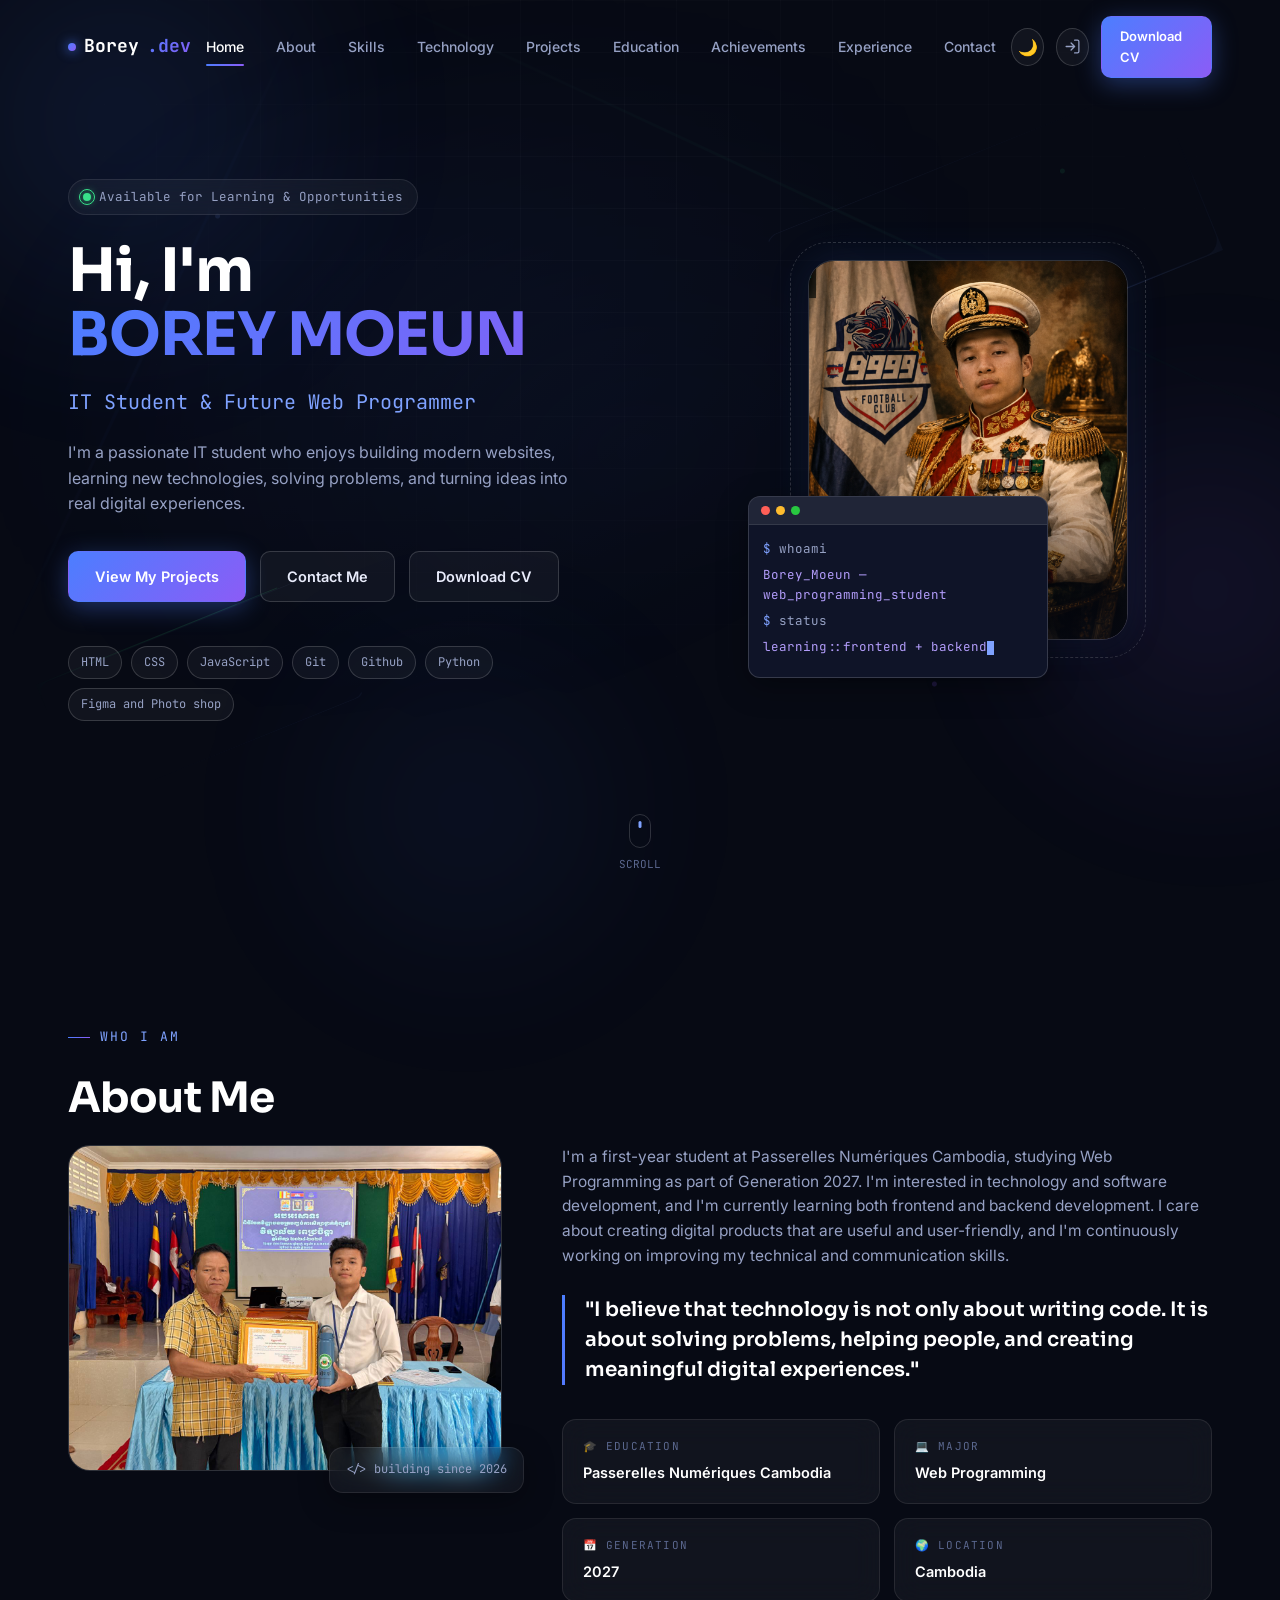
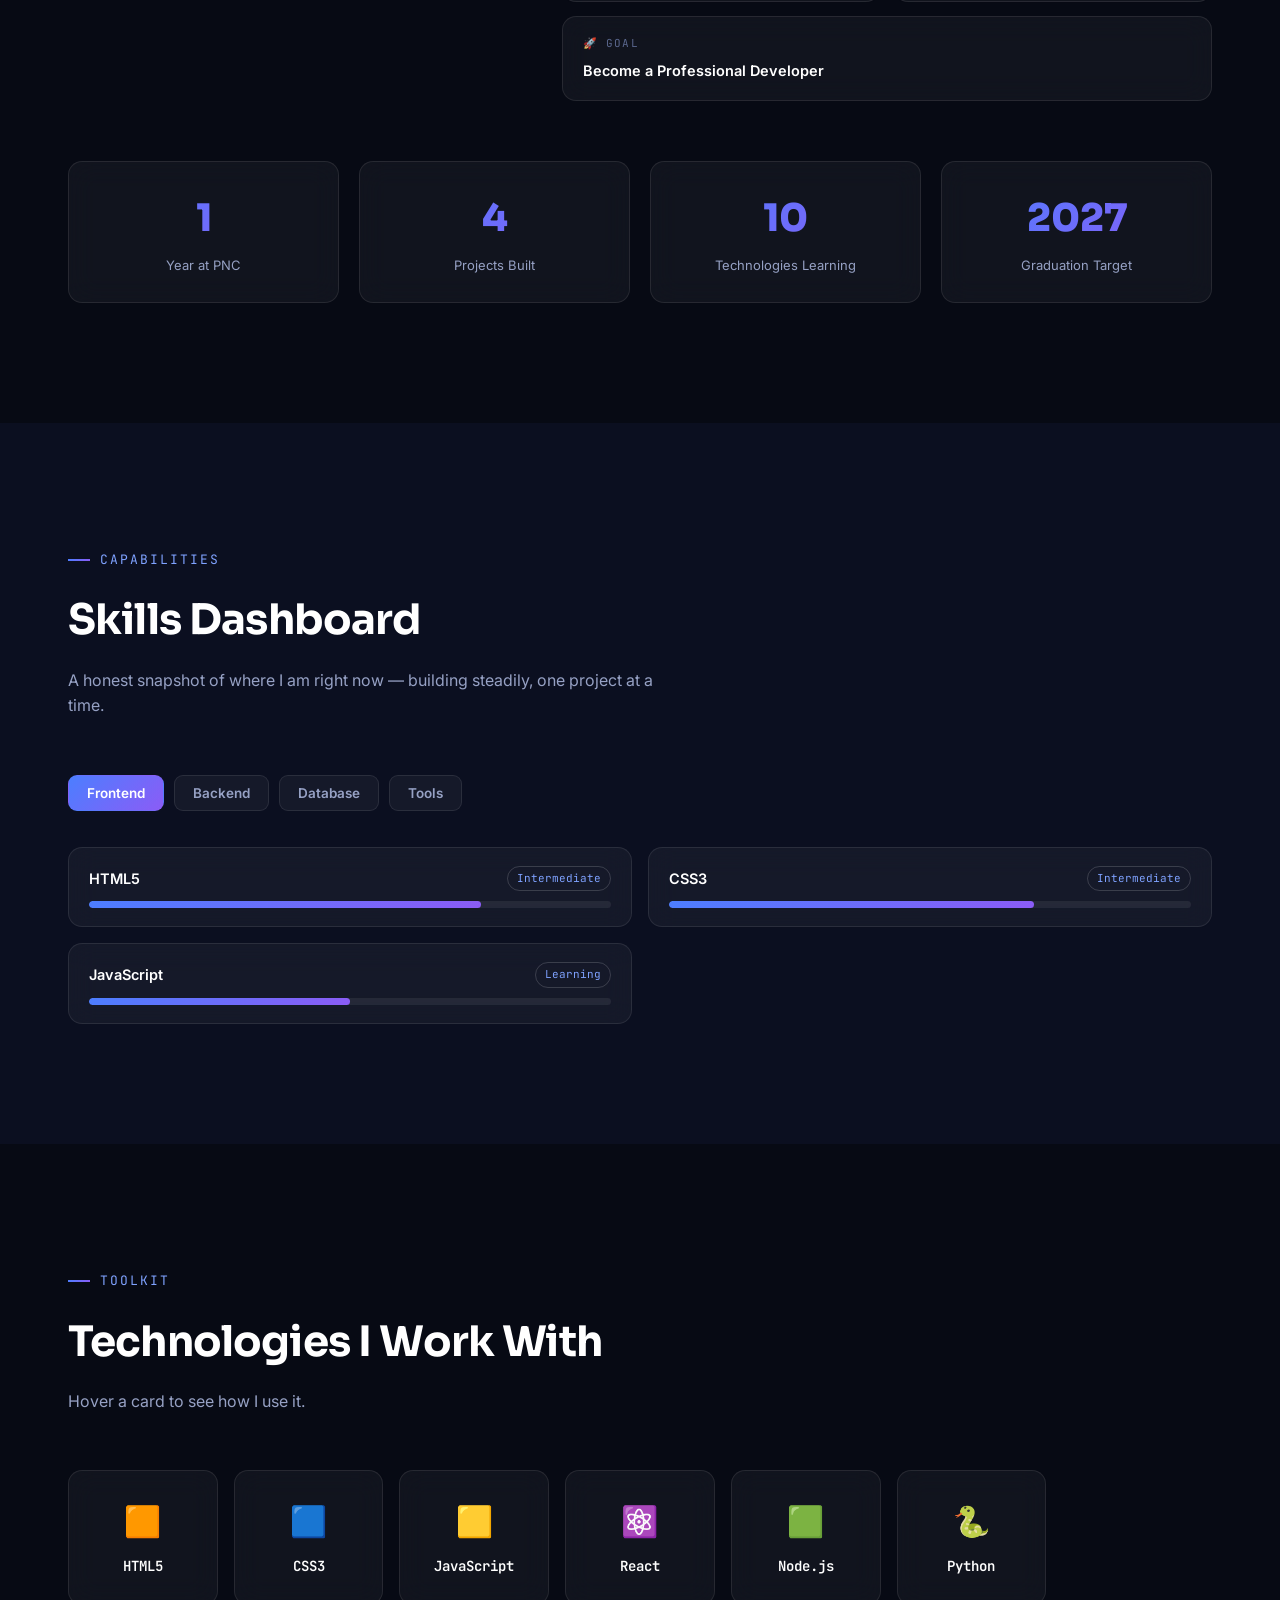
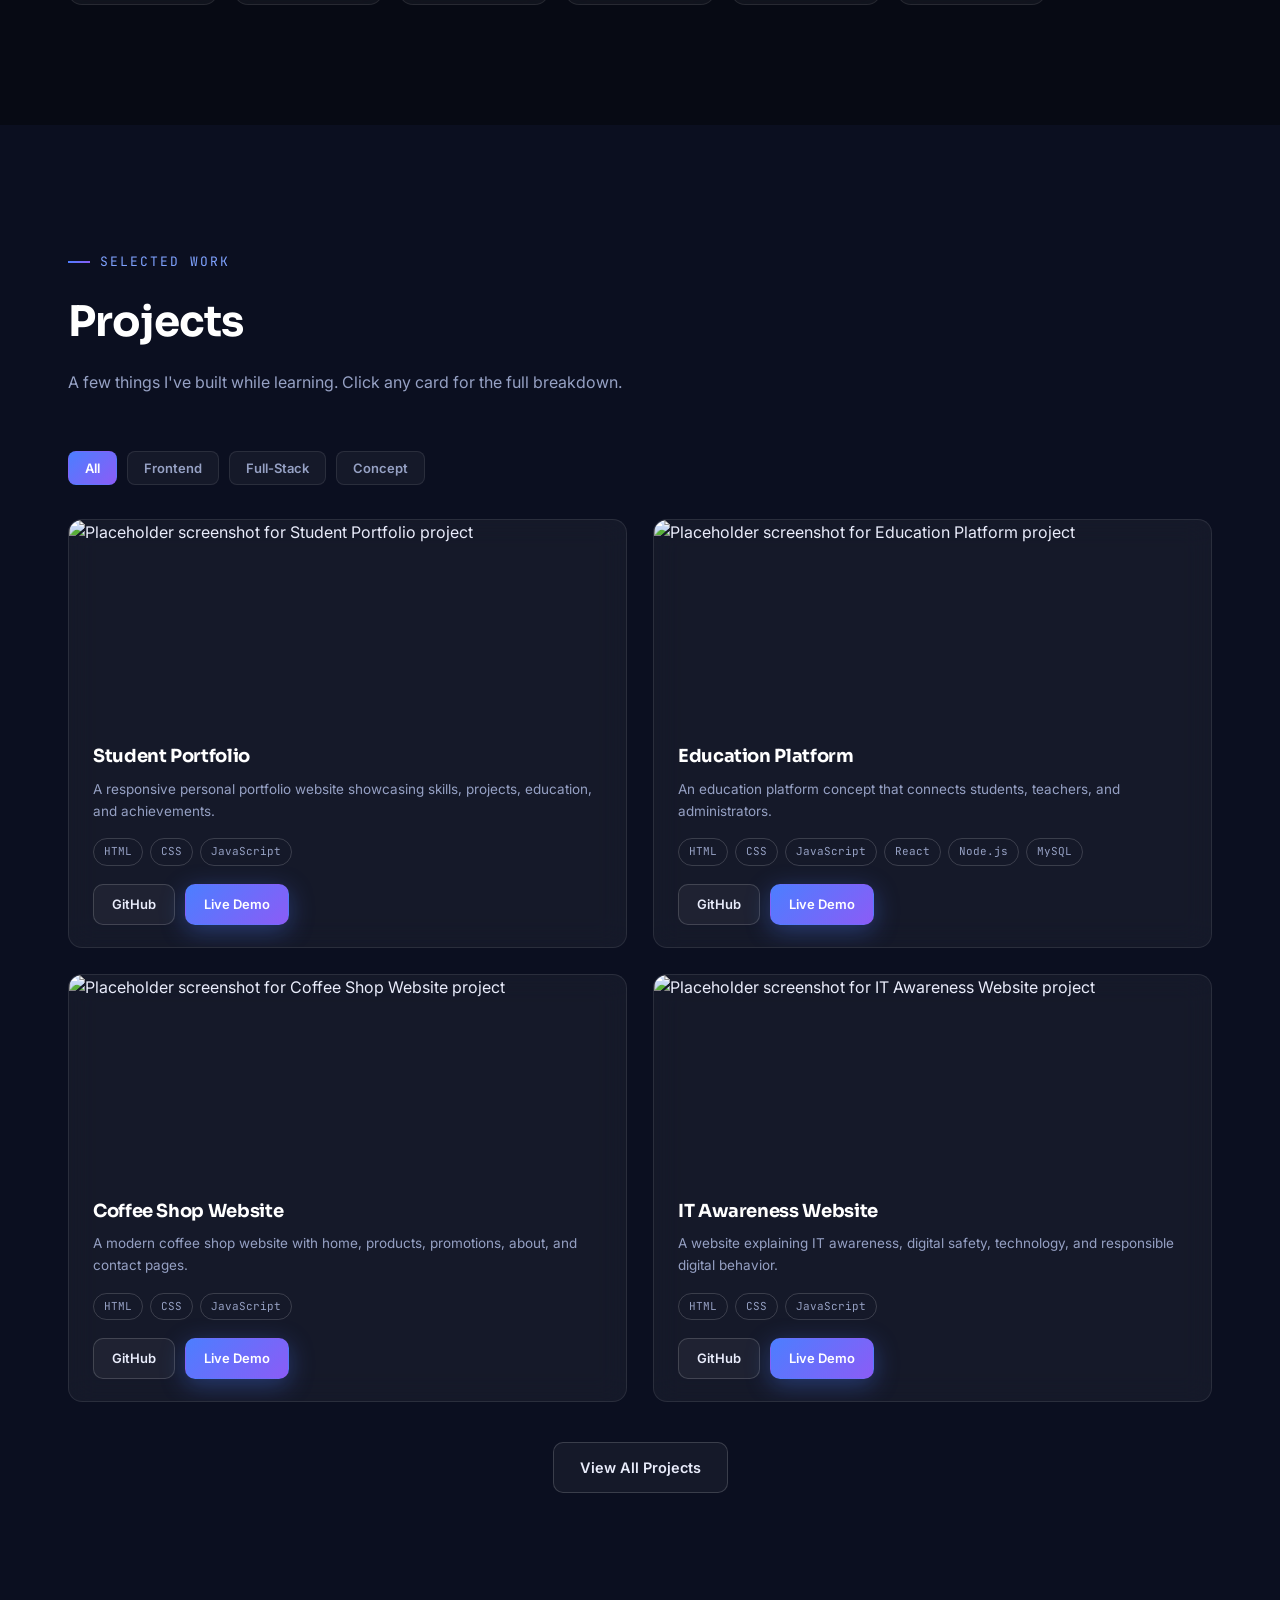
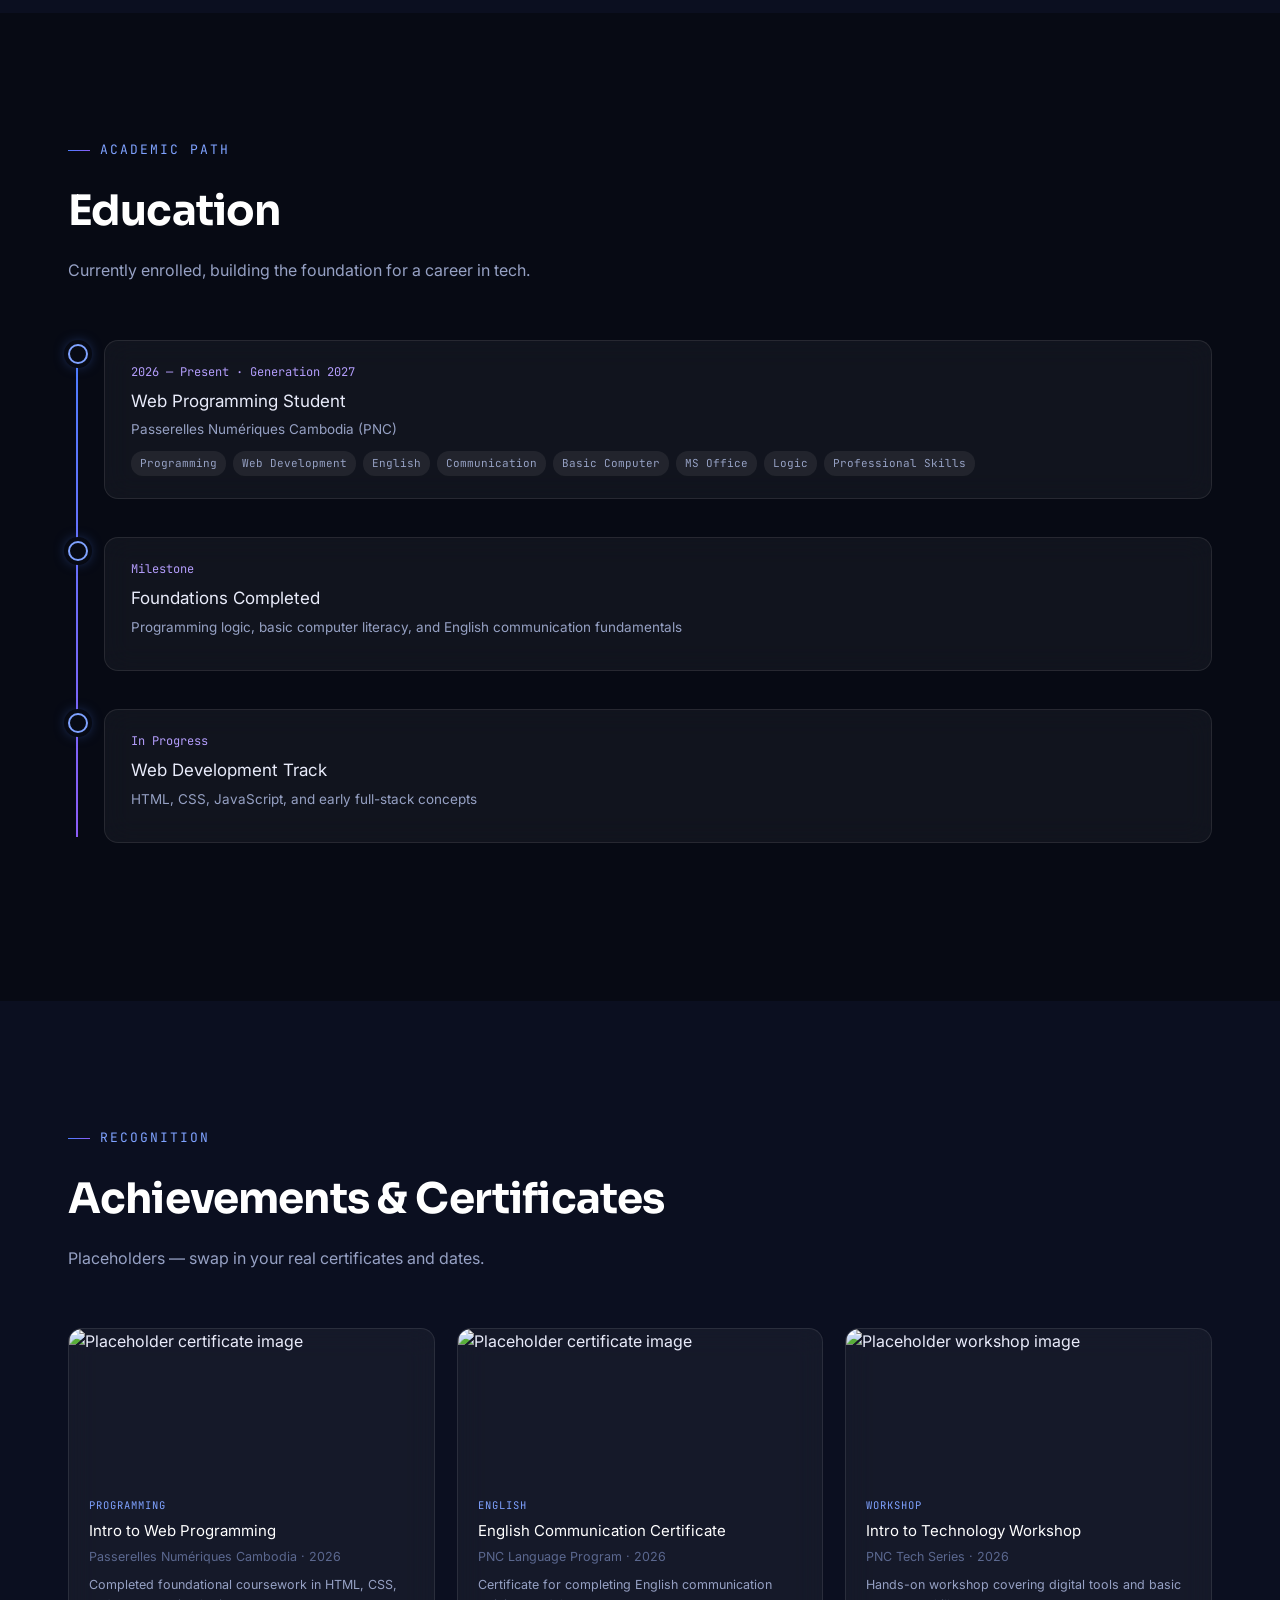
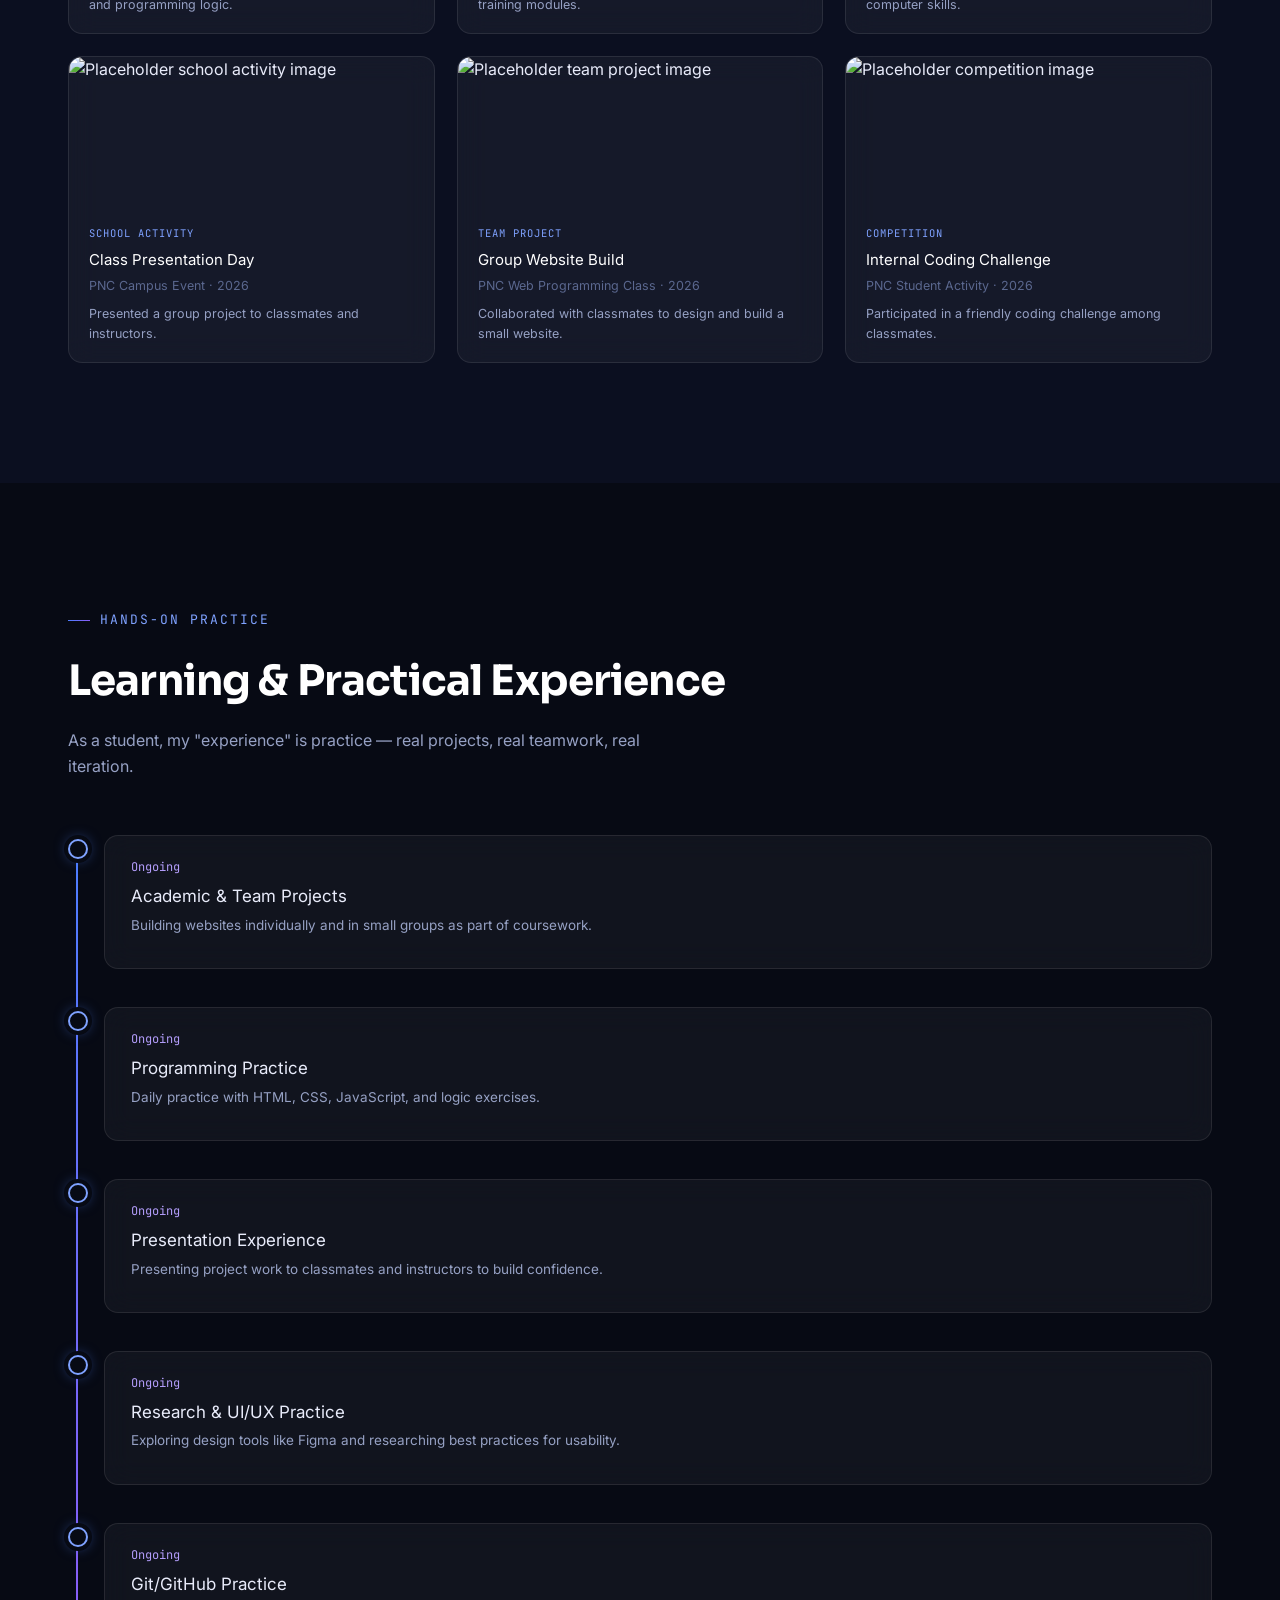
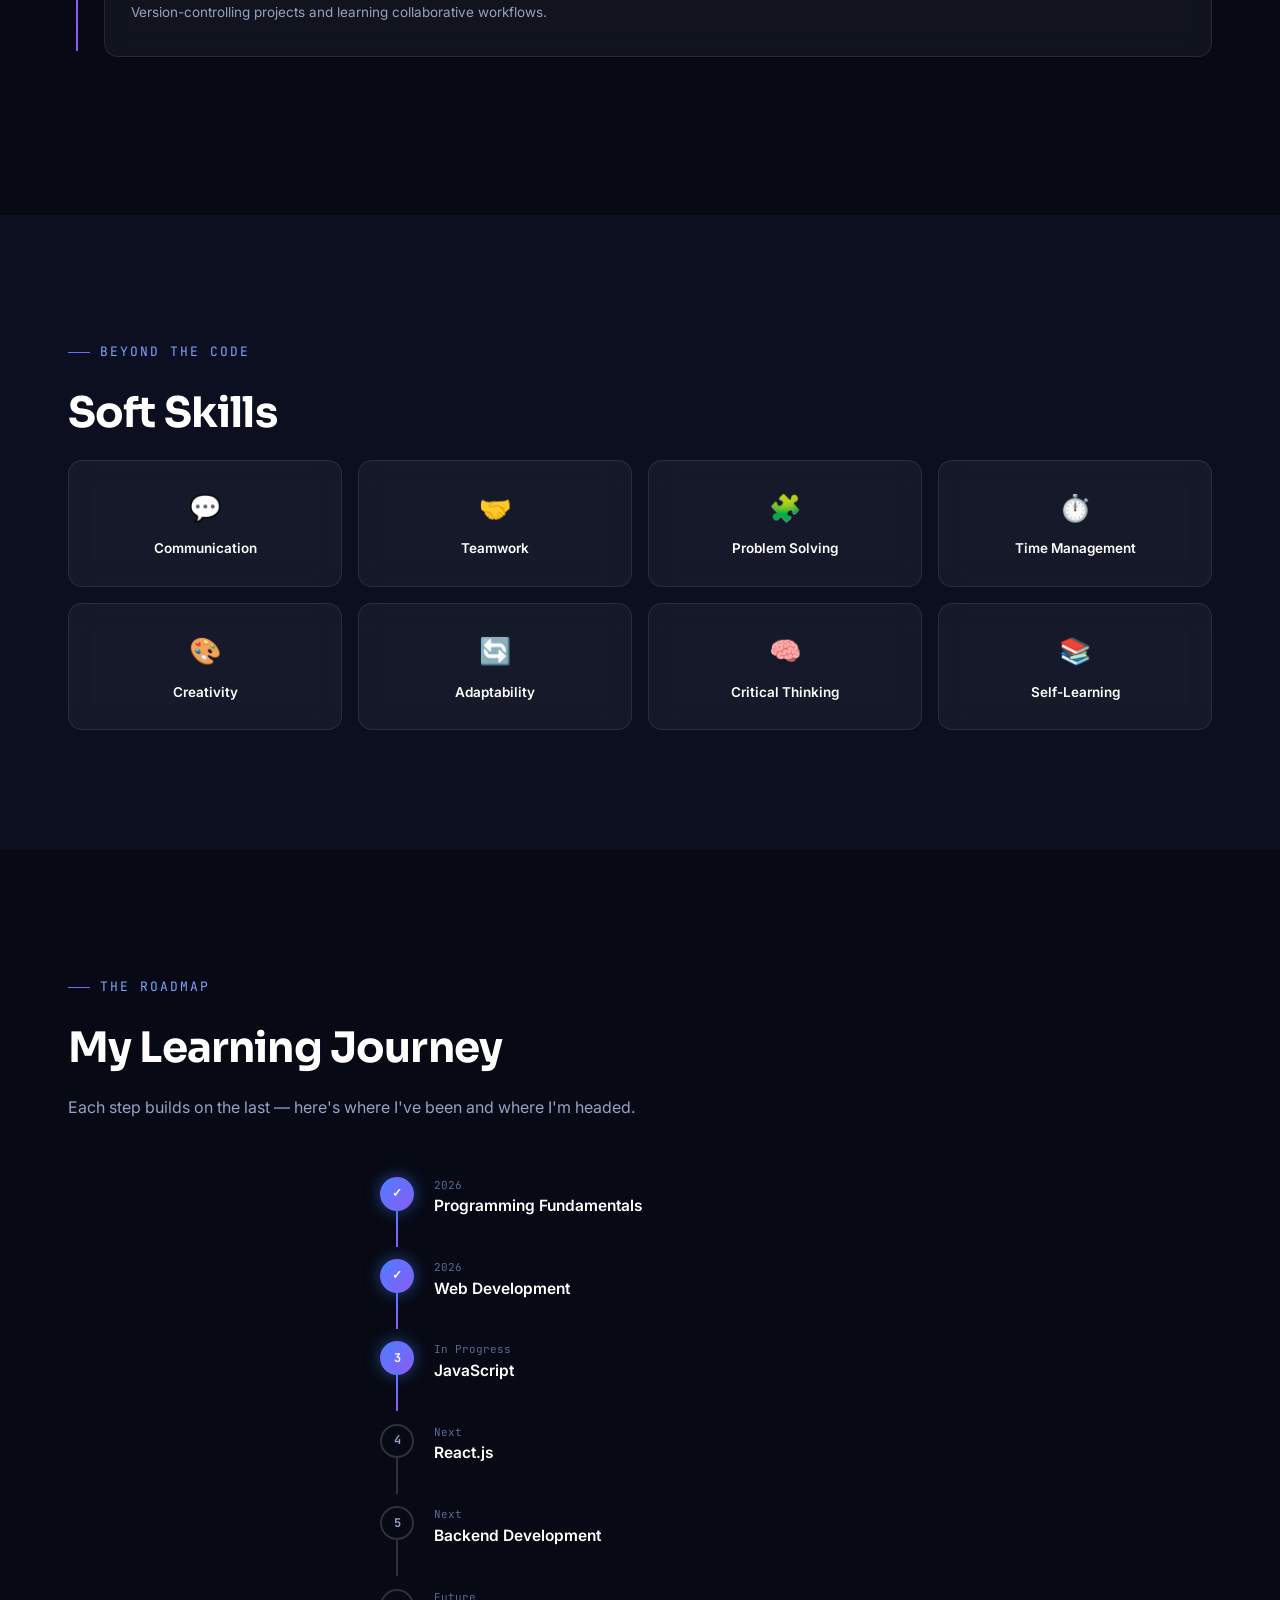
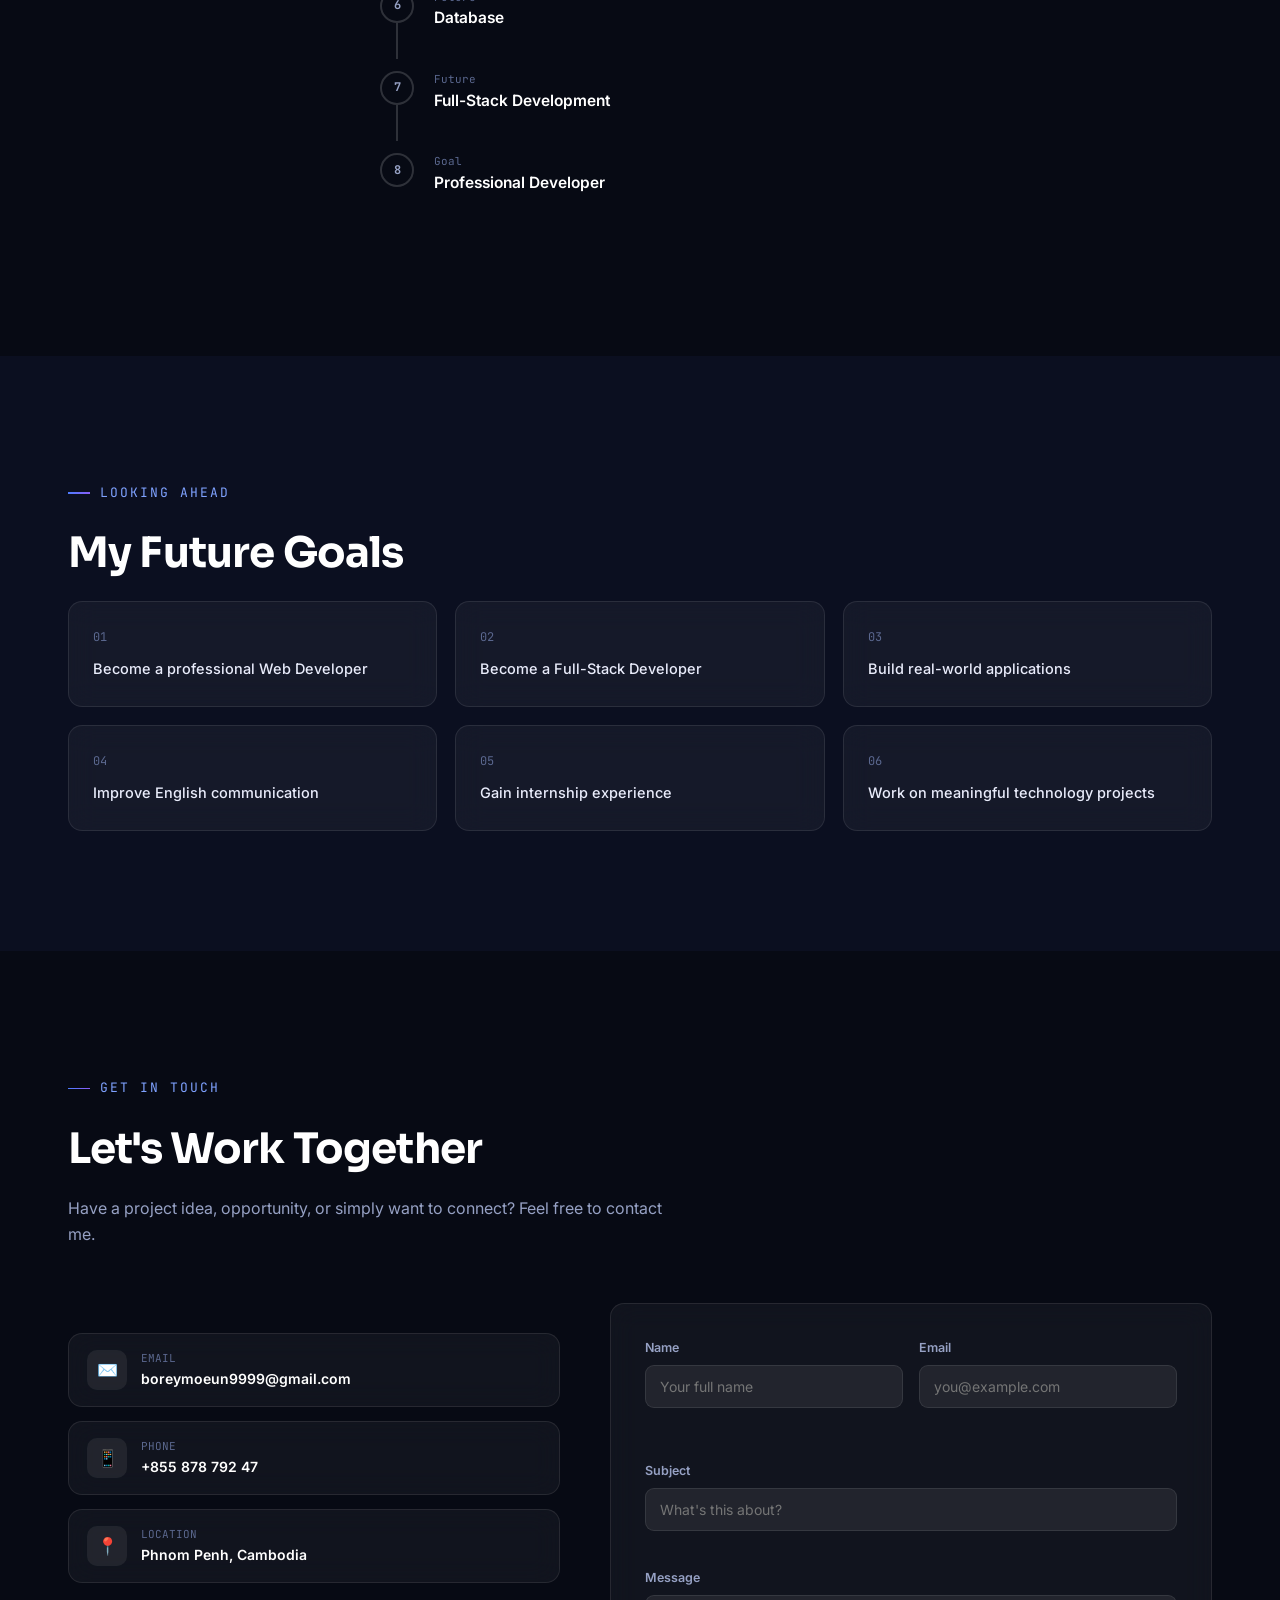
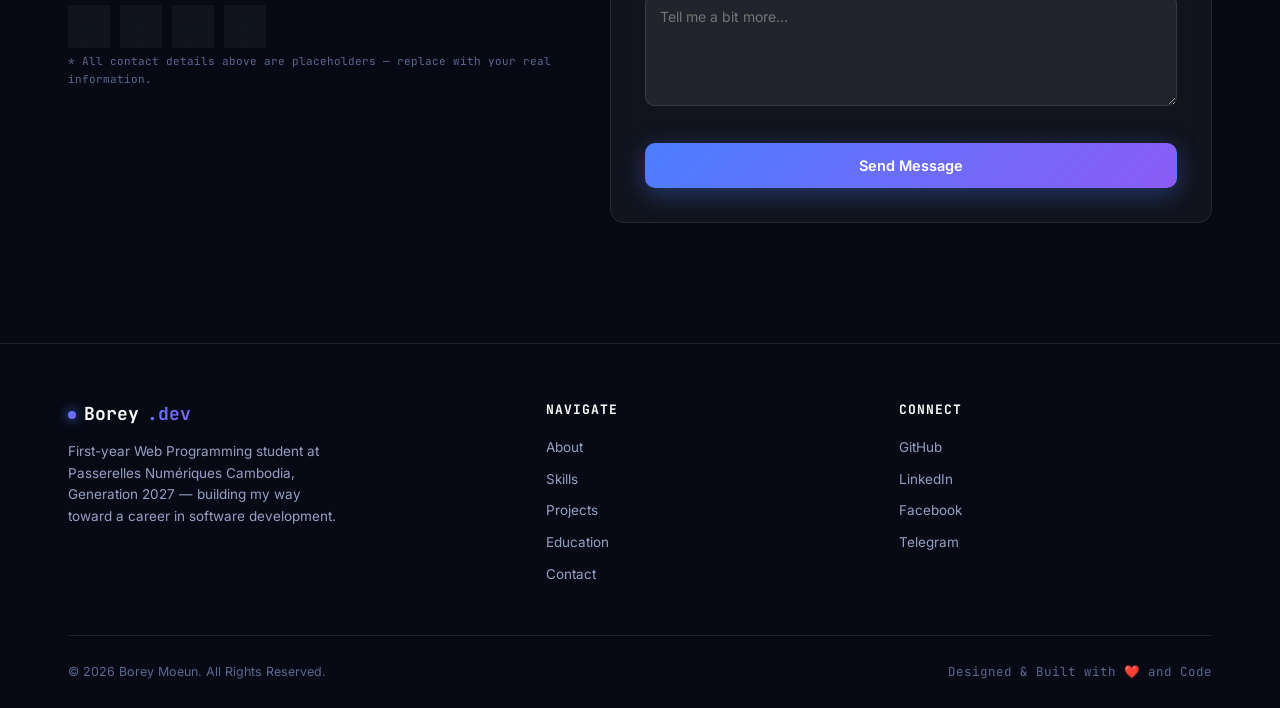
==== commit c31e5838: "CV update" ====
--- a/index.html
+++ b/index.html
@@ -62,7 +62,7 @@
               stroke-linecap="round" stroke-linejoin="round" stroke-width="1.8" />
           </svg>
         </a>
-        <a href="./document/Borey_Moeun_CV.docx" class="btn btn-primary btn-sm" id="downloadCvBtn" download>Download CV</a>
+        <a href="./document/Borey_Moeun_CV.pdf" class="btn btn-primary btn-sm" id="downloadCvBtn" download>Download CV</a>
         <button class="hamburger" id="hamburgerBtn"
           aria-label="Open menu"><span></span><span></span><span></span></button>
       </div>
